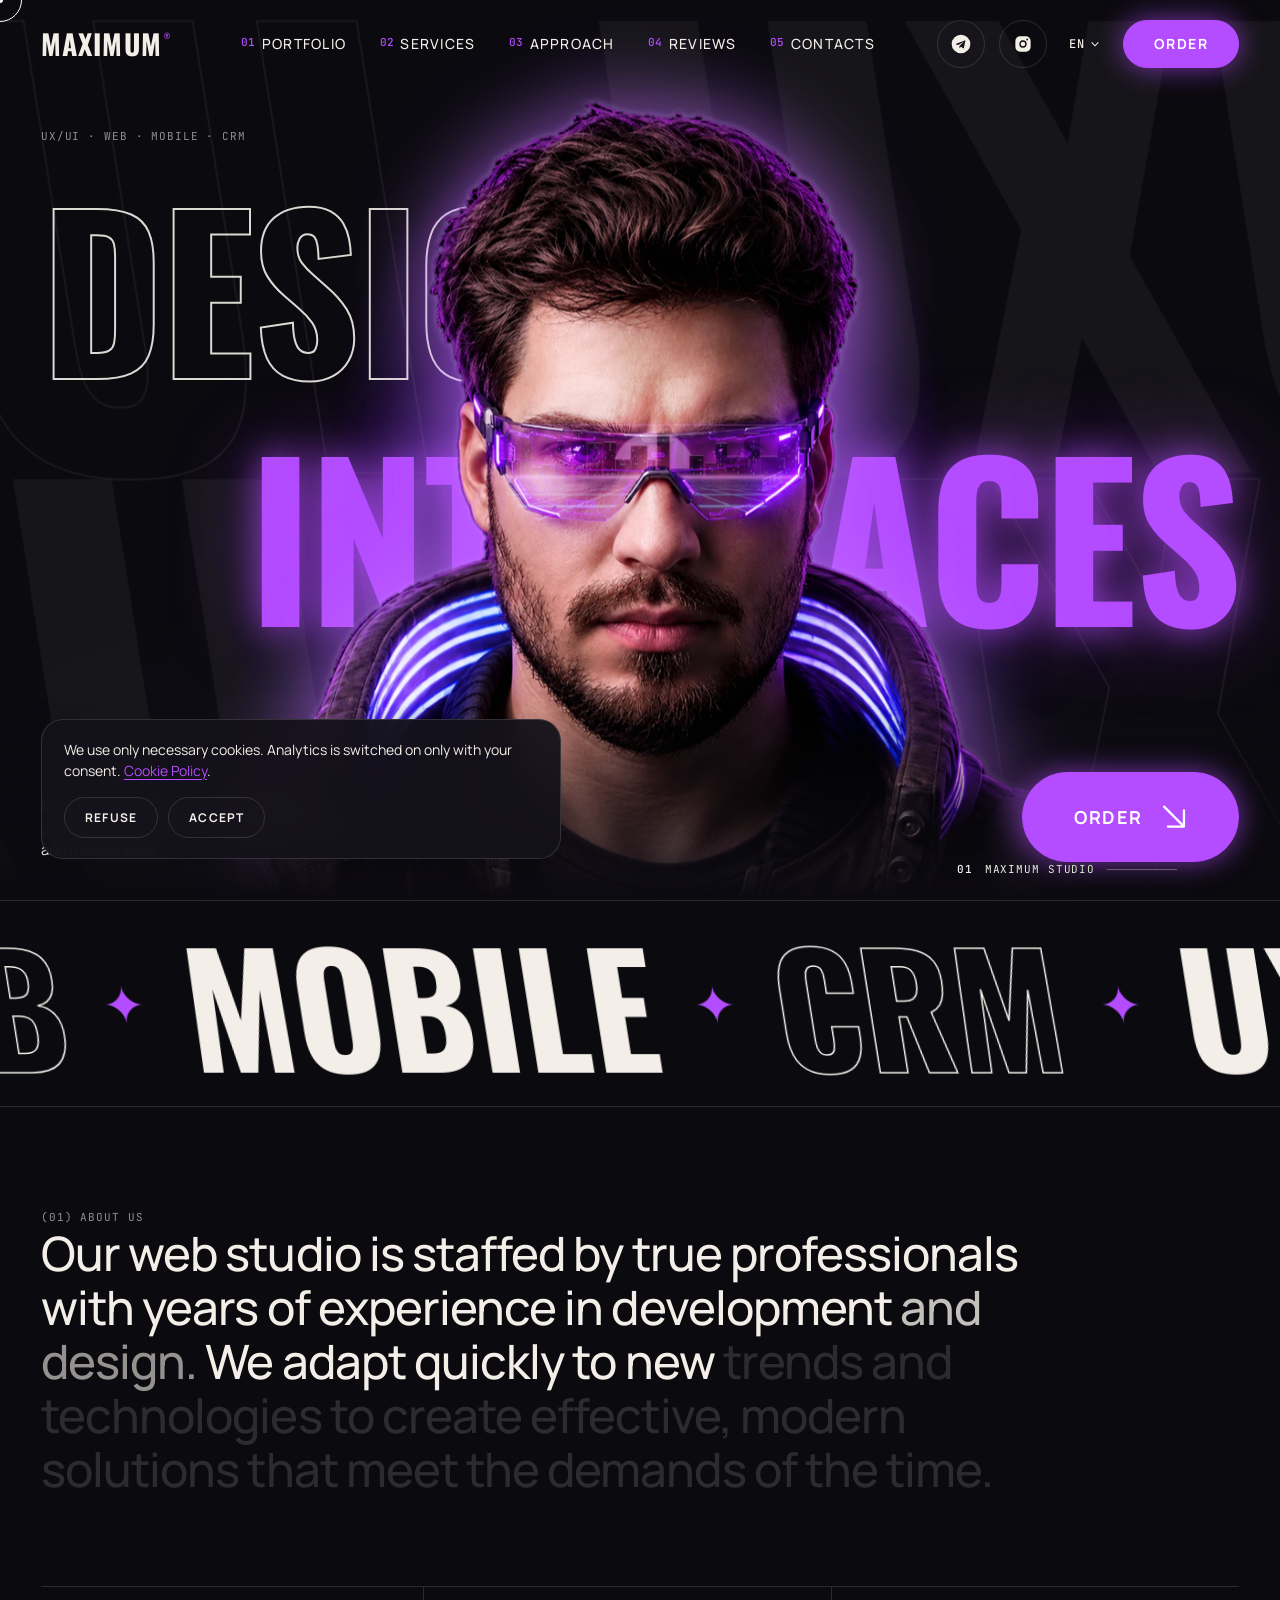
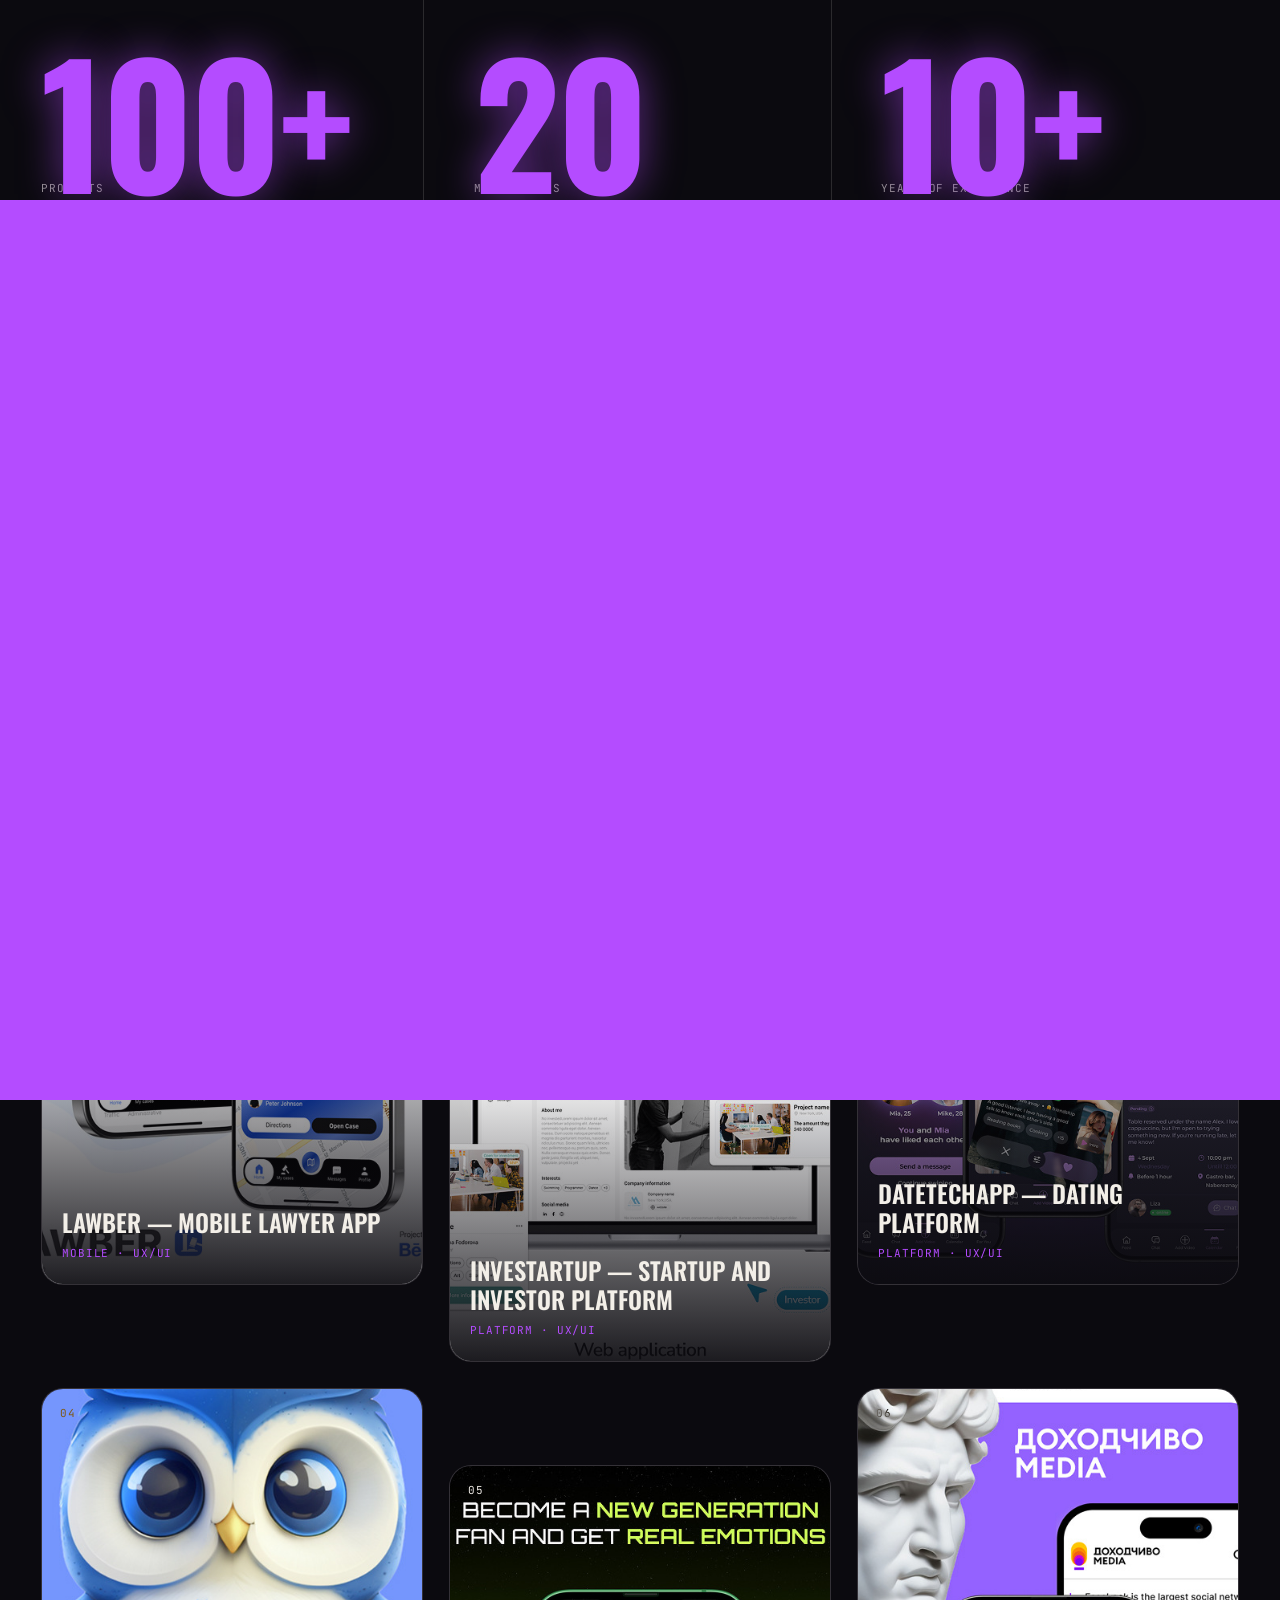
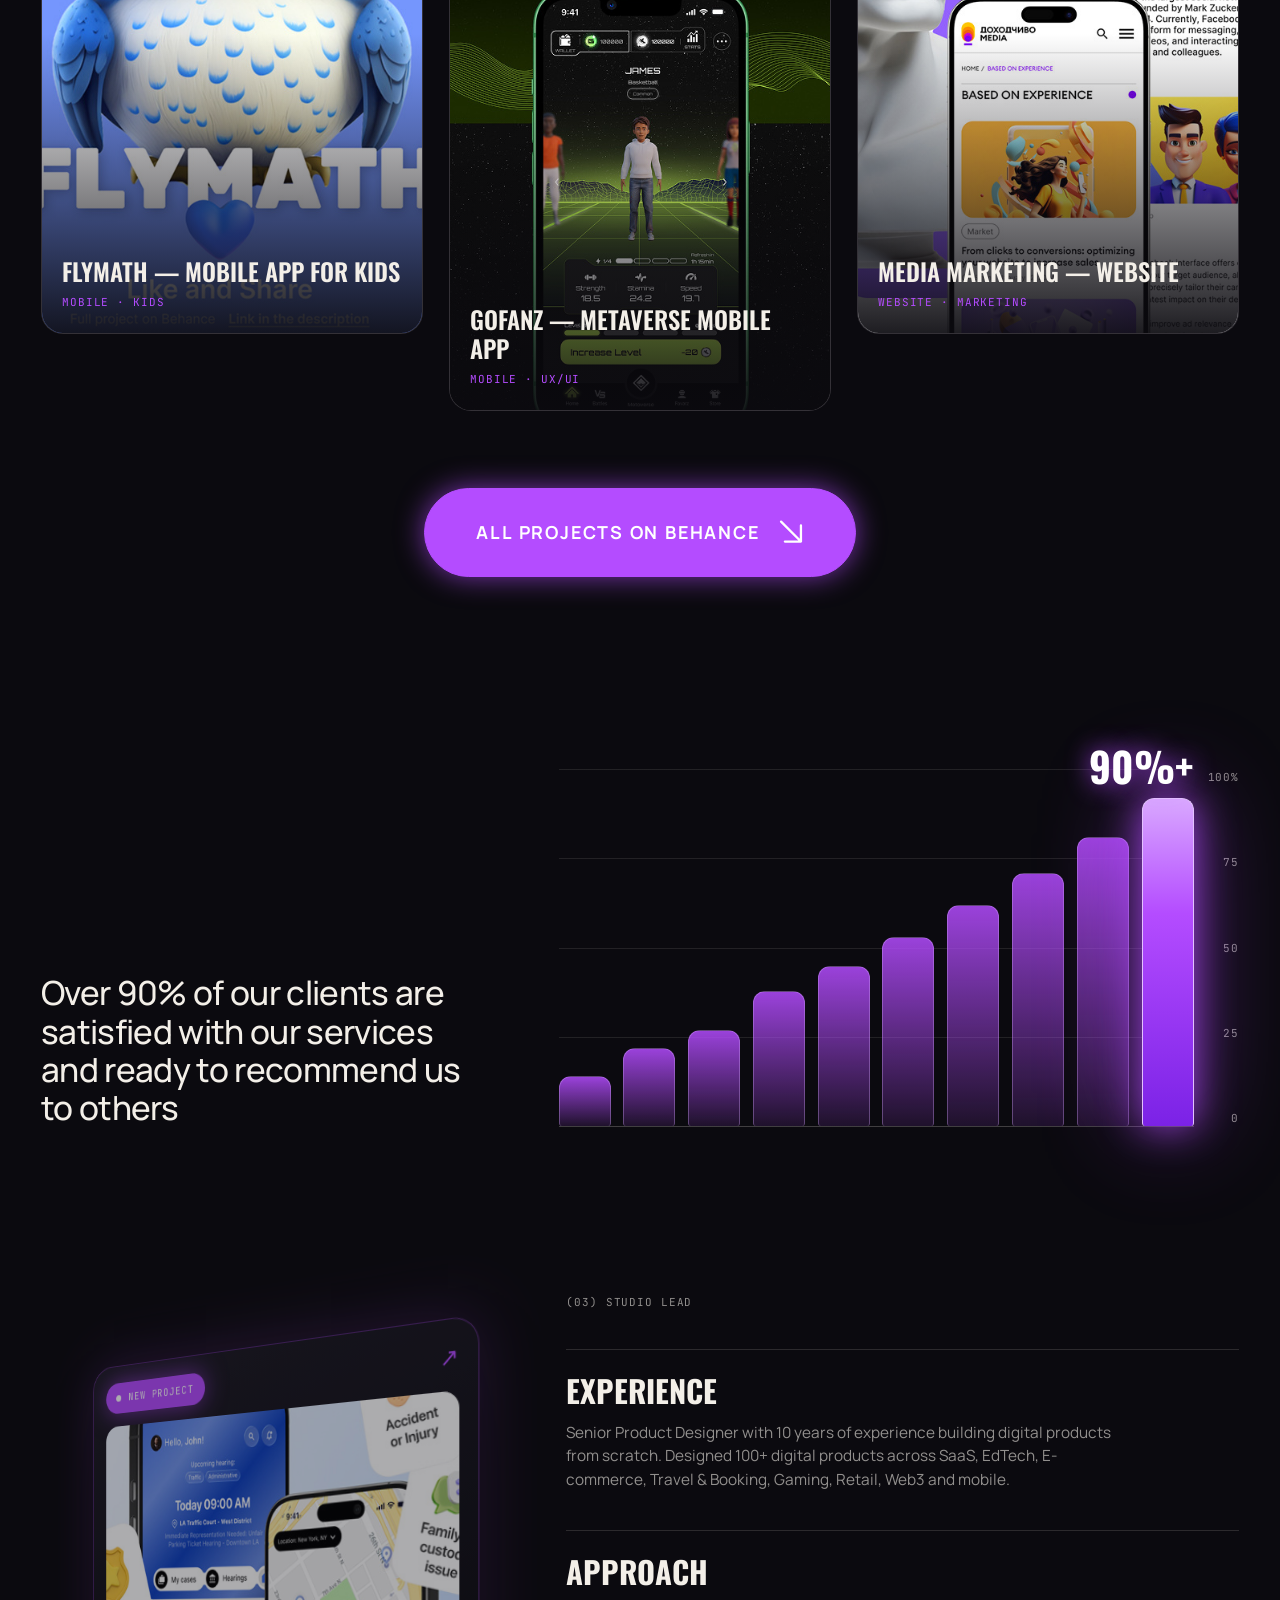
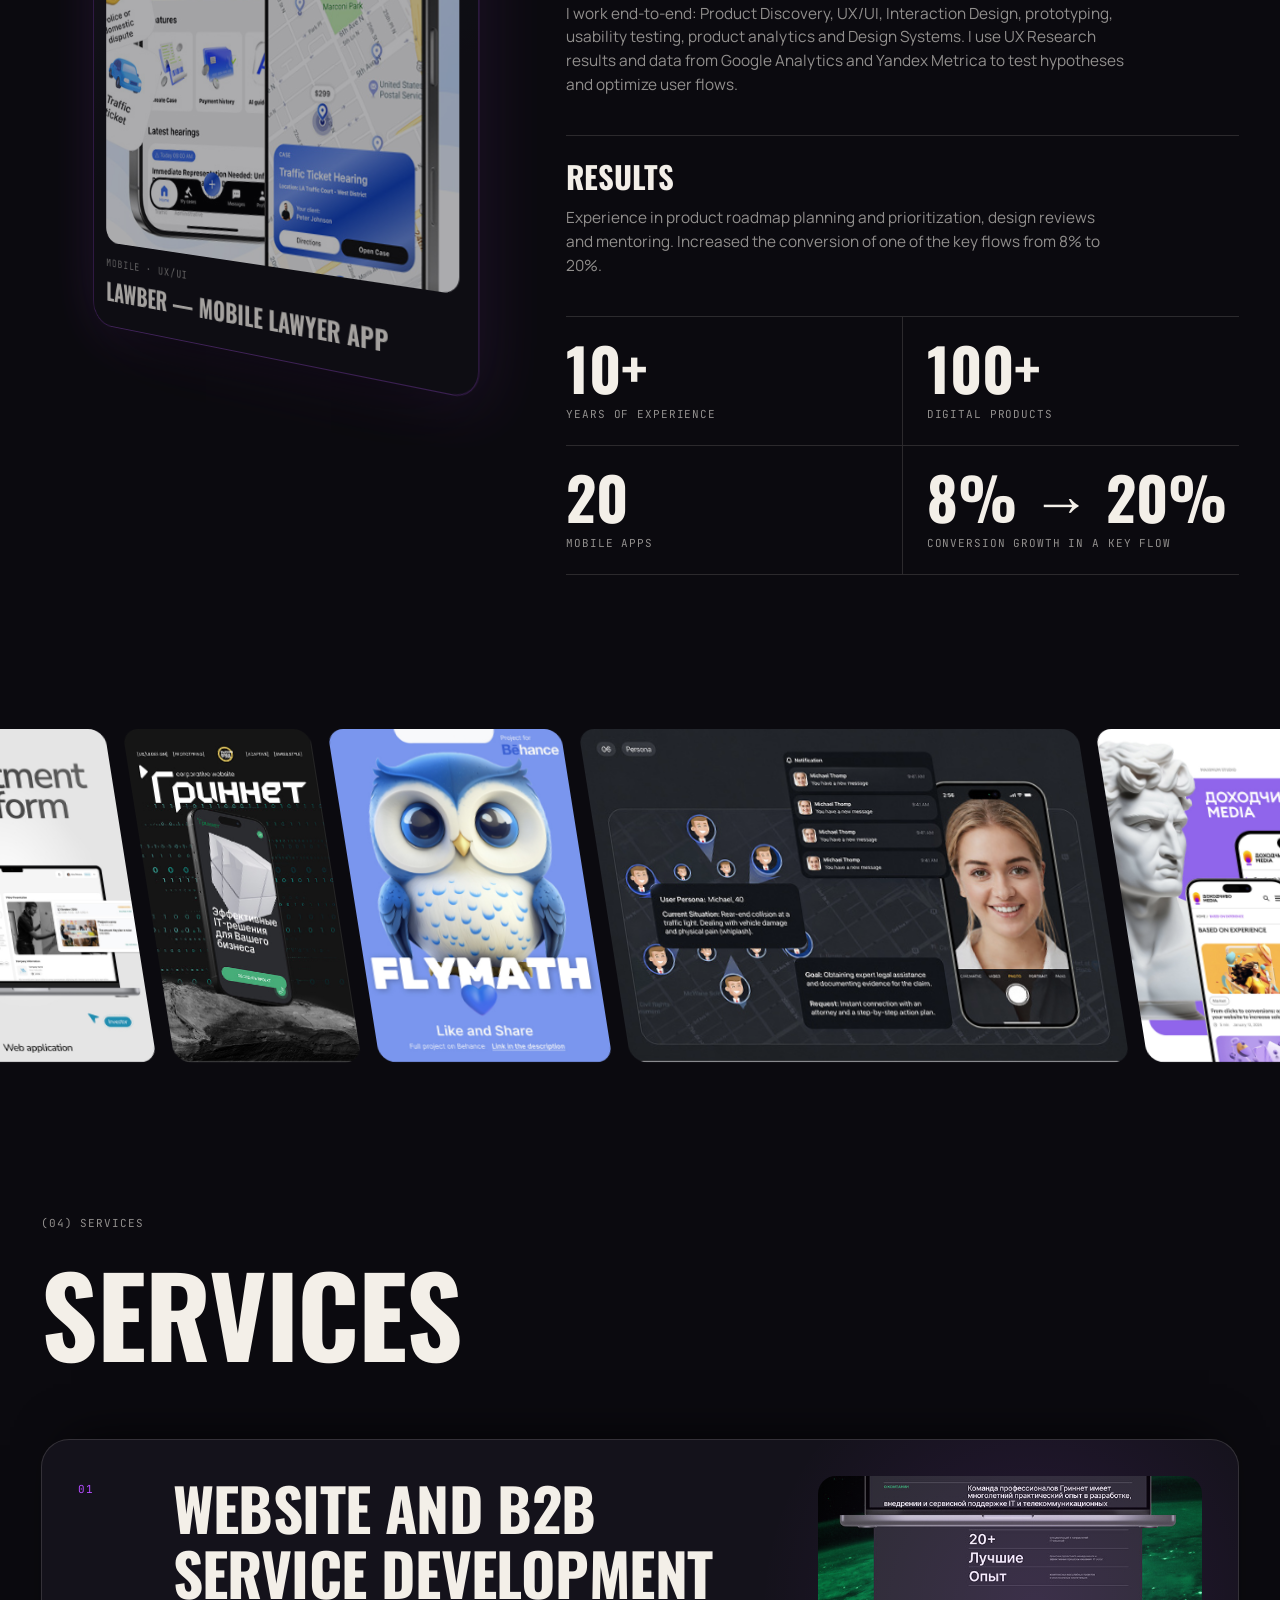
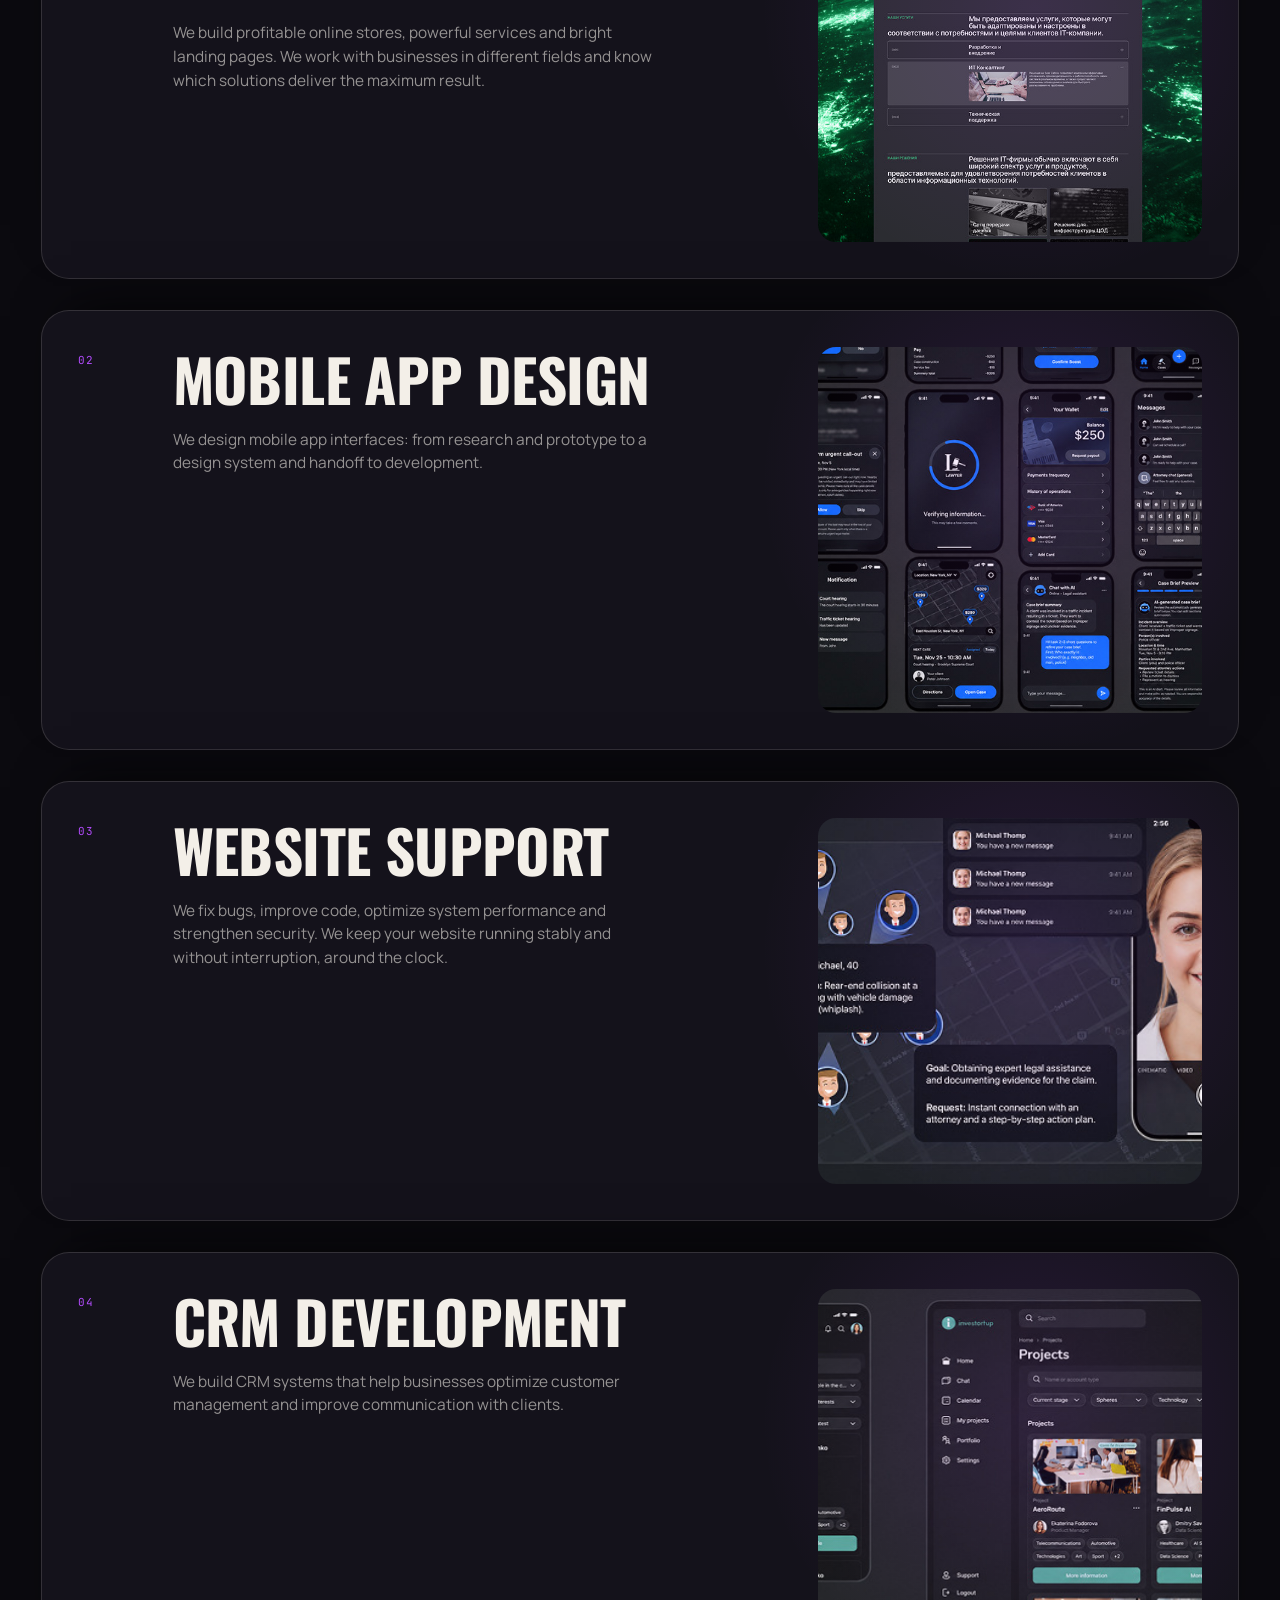
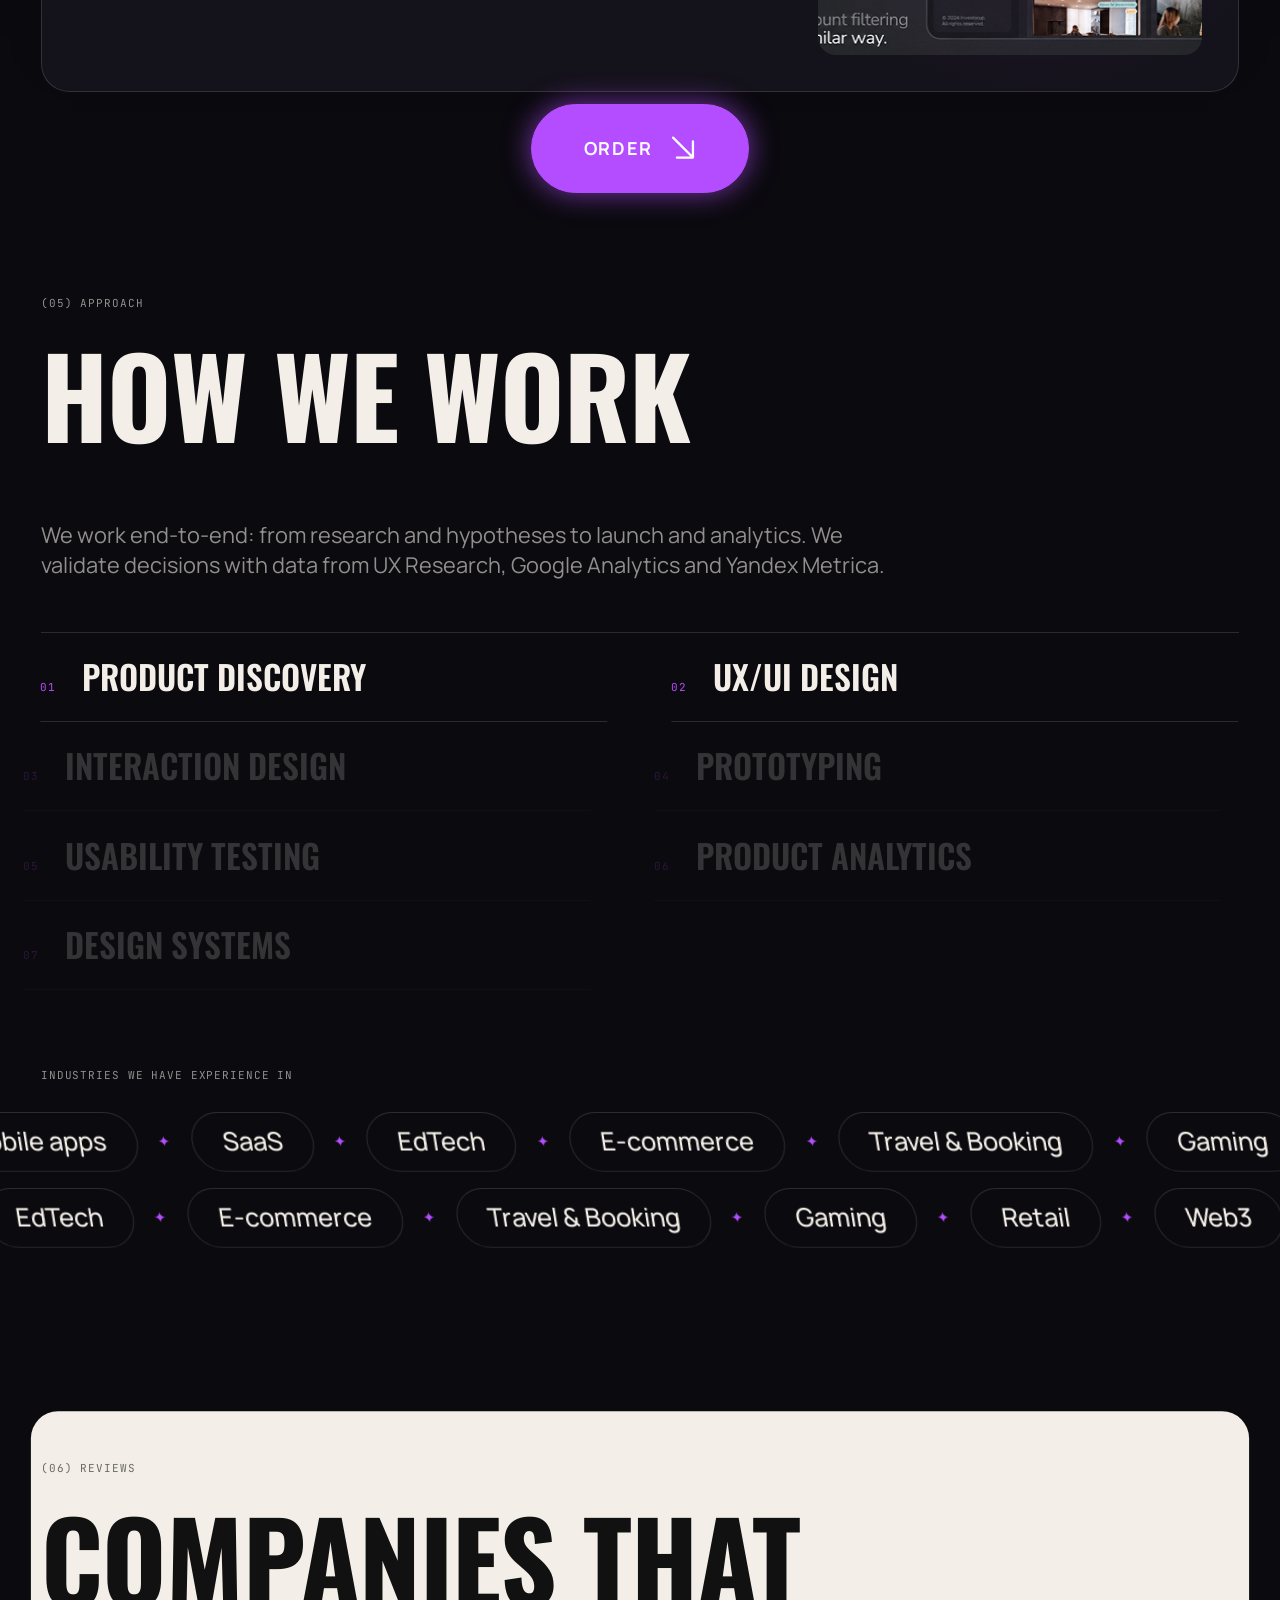
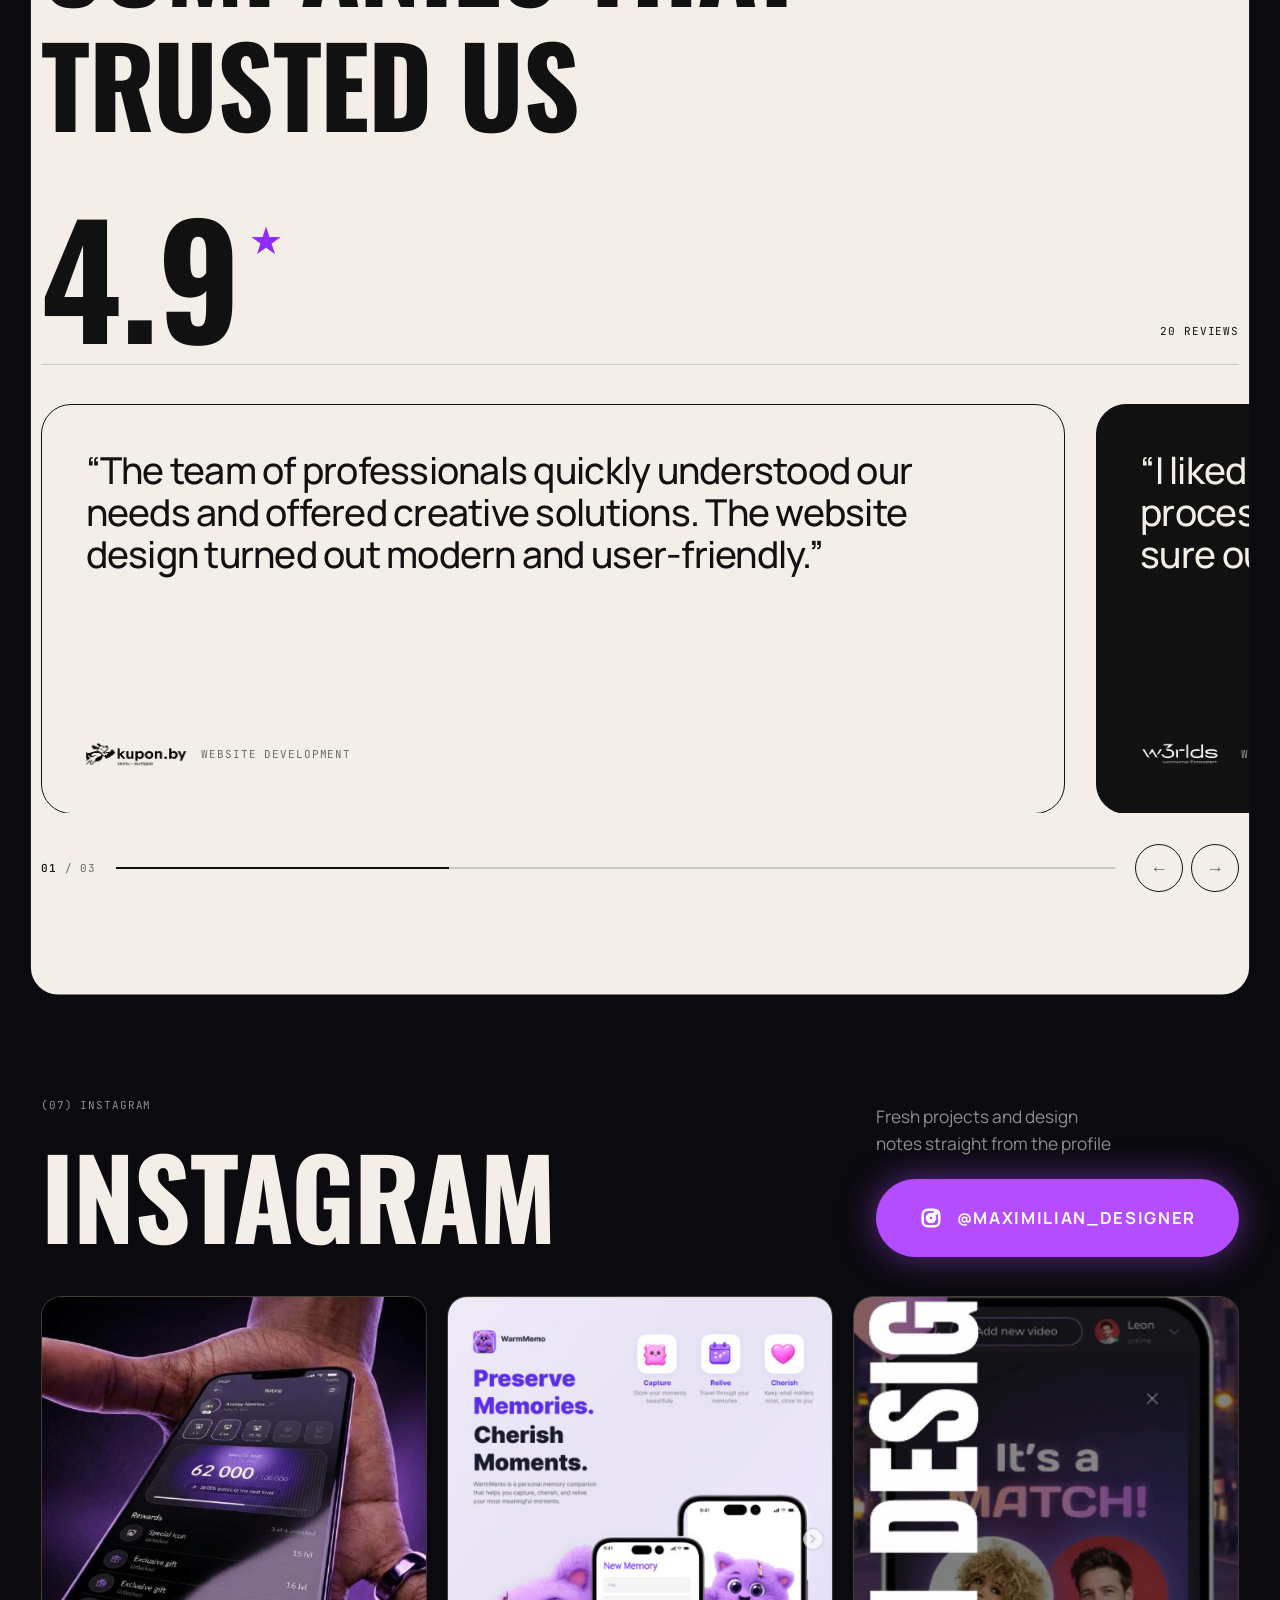
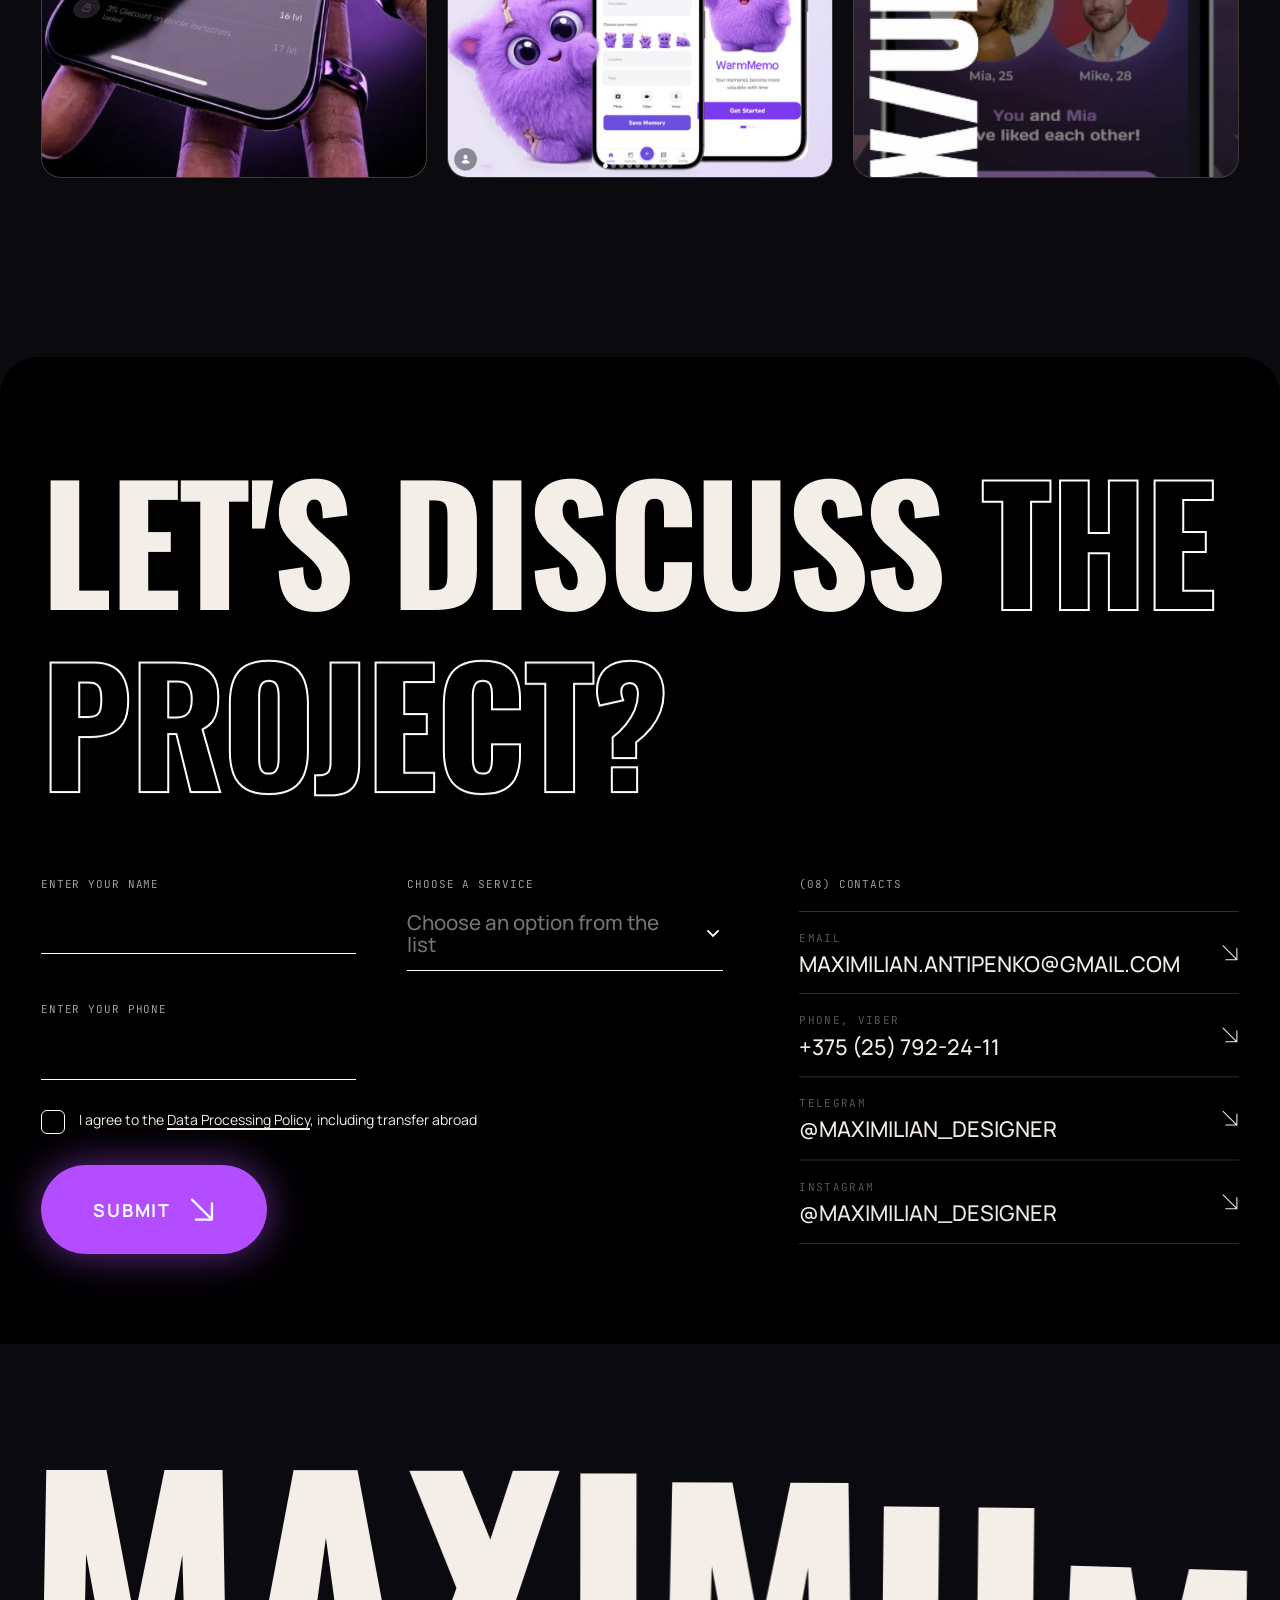
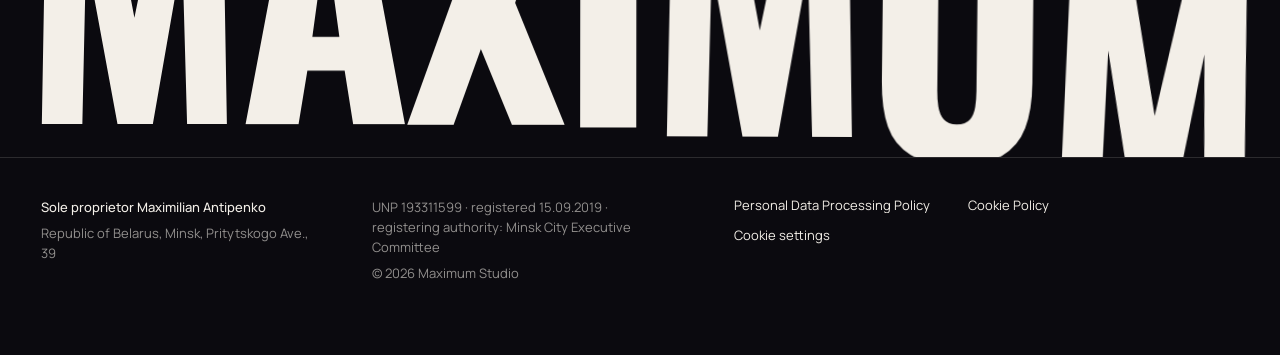
==== en/index.html @ b2eb8af4 "Phone validation: per-country length rules, input filtering, specific hints (RU/EN) Co-Authored-By: " ====
<!DOCTYPE html>
<html lang="en">
<head>
<meta charset="utf-8">
<meta name="viewport" content="width=device-width, initial-scale=1">
<title>Maximum Studio — website, online store and mobile app development in Minsk</title>
<meta name="description" content="Maximum web studio: websites and B2B services, interface and mobile app design, CRM, website support. 100+ projects, 10+ years of experience.">
<meta name="robots" content="index, follow, max-image-preview:large">
<link rel="canonical" href="https://maximillliano.github.io/maximum/en/">
<link rel="alternate" hreflang="ru" href="https://maximillliano.github.io/maximum/">
<link rel="alternate" hreflang="en" href="https://maximillliano.github.io/maximum/en/">
<link rel="alternate" hreflang="x-default" href="https://maximillliano.github.io/maximum/">
<meta property="og:type" content="website">
<meta property="og:site_name" content="Maximum Studio">
<meta property="og:locale" content="en_US">
<meta property="og:locale:alternate" content="ru_RU">
<meta property="og:title" content="Maximum Studio — web studio: websites, interfaces, apps">
<meta property="og:description" content="We build the projects of your dreams to the maximum! Websites, online stores, mobile apps and CRM.">
<meta property="og:url" content="https://maximillliano.github.io/maximum/en/">
<meta property="og:image" content="https://maximillliano.github.io/maximum/img/og-cover-en.jpg?v=20261111">
<meta property="og:image:type" content="image/jpeg"><meta property="og:image:width" content="1200"><meta property="og:image:height" content="630">
<meta property="og:image:alt" content="Maximum Studio — web studio: websites, interfaces, mobile apps">
<meta name="twitter:card" content="summary_large_image">
<meta name="twitter:title" content="Maximum Studio — web studio: websites, interfaces, apps">
<meta name="twitter:description" content="We build the projects of your dreams to the maximum! Websites, online stores, mobile apps and CRM.">
<meta name="twitter:image" content="https://maximillliano.github.io/maximum/img/og-cover-en.jpg?v=20261111">
<meta name="twitter:image:alt" content="Maximum Studio — web studio: websites, interfaces, mobile apps">
<link rel="icon" href="../favicon.ico" sizes="any"><link rel="icon" href="../img/favicon-48.png" type="image/png" sizes="48x48"><link rel="icon" href="../img/favicon-32.png" type="image/png" sizes="32x32">
<link rel="apple-touch-icon" href="../img/apple-touch-icon.png">
<link rel="manifest" href="../site.webmanifest">
<script type="application/ld+json">
{"@context":"https://schema.org","@graph":[
{"@type":"WebSite","@id":"https://maximillliano.github.io/maximum/#site","url":"https://maximillliano.github.io/maximum/","name":"Maximum Studio","inLanguage":["ru","en"]},
{"@type":"ProfessionalService","@id":"https://maximillliano.github.io/maximum/#org","name":"Maximum Studio","url":"https://maximillliano.github.io/maximum/","image":"https://maximillliano.github.io/maximum/img/og-cover.jpg","description":"Maximum web studio: websites and B2B services, interface and mobile app design, CRM, website support. 100+ projects, 10+ years of experience.","email":"Maximilian.Antipenko@gmail.com","telephone":"+375257922411","address":{"@type":"PostalAddress","streetAddress":"Pritytskogo Ave, 39","addressLocality":"Minsk","addressCountry":"BY"},"areaServed":"BY","founder":{"@id":"https://maximillliano.github.io/maximum/#founder"},"sameAs":["https://t.me/maximilian_designer","https://www.instagram.com/maximilian_designer","https://www.behance.net/maximilllian"],"hasOfferCatalog":{"@type":"OfferCatalog","name":"Maximum Studio","itemListElement":[{"@type":"Offer","itemOffered":{"@type":"Service","name":"Website and B2B service development"}},{"@type":"Offer","itemOffered":{"@type":"Service","name":"Mobile app design"}},{"@type":"Offer","itemOffered":{"@type":"Service","name":"Website support"}},{"@type":"Offer","itemOffered":{"@type":"Service","name":"CRM development"}}]}},
{"@type":"Person","@id":"https://maximillliano.github.io/maximum/#founder","name":"Maximilian Antipenko","jobTitle":"Senior Product Designer","worksFor":{"@id":"https://maximillliano.github.io/maximum/#org"},"email":"Maximilian.Antipenko@gmail.com","knowsAbout":["Product Discovery","UX/UI Design","Interaction Design","Prototyping","Usability Testing","Product Analytics","Design Systems"],"sameAs":["https://www.behance.net/maximilllian","https://www.linkedin.com/in/amaximilian","https://dribbble.com/maximillliano"]}]}
</script>
<meta name="theme-color" content="#0B0A0F">
<script>document.documentElement.classList.add("js");try{if(sessionStorage.getItem("v2pre")||/[?&]nopre/.test(location.search))document.documentElement.classList.add("nopre")}catch(e){}setTimeout(function(){if(!window.__v2)document.documentElement.classList.remove("js")},3000)</script>
<link rel="stylesheet" href="../v2/css/fonts.css">
<link rel="stylesheet" href="../v2/css/v2.css?v=2611111442">
</head>
<body id="top">
<div class="prog" id="prog"></div>
<div class="pre" id="pre" aria-hidden="true"><div class="pre-in"><span class="pre-l">Loading</span><b class="pre-n"><i id="pre-n">0</i><u>%</u></b><span class="pre-t">MAXIMUM STUDIO</span></div><div class="pre-bar"><i id="pre-b"></i></div></div>

<svg width="0" height="0" style="position:absolute" aria-hidden="true">
 <symbol id="i-tg" viewBox="-2.118 -2.118 28.235 28.235"><path d="M12 0a12 12 0 1 0 0 24 12 12 0 0 0 0-24zm5.6 8.2-1.9 8.9c-.1.6-.5.8-1 .5l-2.800-2.100-1.400 1.300c-.2.200-.3.300-.6.300l.2-2.900 5.300-4.800c.2-.2 0-.3-.4-.1l-6.500 4.100-2.800-.9c-.6-.2-.6-.6.100-.9l11-4.200c.5-.2 1 .1.800.9z"/></symbol>
 <symbol id="i-ig" viewBox="-2.4 -2.4 28.8 28.8"><path fill-rule="evenodd" d="M8 2h8a6 6 0 0 1 6 6v8a6 6 0 0 1-6 6H8a6 6 0 0 1-6-6V8a6 6 0 0 1 6-6zm4 5.200a4.800 4.800 0 1 0 0 9.600 4.800 4.800 0 0 0 0-9.600zm5.500-2.300a1.200 1.200 0 1 0 0 2.400 1.200 1.200 0 0 0 0-2.400zM12 9a3 3 0 1 1 0 6 3 3 0 0 1 0-6z"/></symbol>
 <symbol id="i-vb" viewBox="0 0 24 24"><path fill-rule="evenodd" d="M12 1.500C6 1.500 2.500 3.800 2.500 10c0 3.300 1 5.500 3 6.800V22l3.700-2.800c.9.200 1.800.3 2.800.3 6 0 9.500-2.300 9.500-8.500S18 1.500 12 1.500zm4.200 15c-.7.600-1.700.4-2.400.1-2.800-1.100-4.900-3.200-6-6-.3-.7-.5-1.700.1-2.400l.8-.8c.3-.3.800-.2 1.100.1l1 1.500c.2.300.1.800-.2 1l-.6.500c.8 1.500 1.900 2.700 3.400 3.400l.5-.5c.2-.3.700-.4 1-.2l1.500 1c.3.200.4.800.1 1.100z"/></symbol>
 <symbol id="i-arr" viewBox="0 0 34 33"><path d="M4 3l26 26M30 8v21H9"/></symbol>
</svg>

<button type="button" class="totop" id="totop" aria-label="Back to top"><span>Back to top</span><svg><use href="#i-arr"/></svg></button>
<div class="cur" id="cur" aria-hidden="true"><i></i><span></span></div>
<div class="wipe" id="wipe" aria-hidden="true"></div>
<aside class="side mono" id="side" aria-hidden="true"><b id="side-n">01</b><span id="side-t"></span><i><u id="side-b"></u></i></aside>

<header class="nav" id="nav">
  <a class="logo" href="#top" aria-label="Maximum Studio">MAXIMUM<sup>®</sup></a>
  <nav class="links" aria-label="Menu">
    <a href="#work"><span>01</span>Portfolio</a><a href="#services"><span>02</span>Services</a><a href="#approach"><span>03</span>Approach</a><a href="#reviews"><span>04</span>Reviews</a><a href="#contacts"><span>05</span>Contacts</a>
  </nav>
  <div class="nav-r">
    <div class="nav-ct"><a class="nav-tel" href="tel:+375257922411">+375 (25) 792-24-11</a><a class="nav-ic" href="https://t.me/maximilian_designer" target="_blank" rel="noopener" aria-label="Telegram"><svg class="ic"><use href="#i-tg"/></svg></a><a class="nav-ic" href="https://www.instagram.com/maximilian_designer" target="_blank" rel="noopener" aria-label="Instagram"><svg class="ic"><use href="#i-ig"/></svg></a></div>
    <div class="lang"><button type="button" class="lang-cur" aria-haspopup="listbox" aria-expanded="false" aria-label="Language"><span class="lang-v">EN</span><svg viewBox="0 0 27 27" aria-hidden="true"><path d="m6 10 7.500 7.500L21 10"/></svg></button><ul><li role="none"><a role="option" href="../" hreflang="ru" lang="ru">RU</a></li><li role="none" class="on"><a role="option" href="./" hreflang="en" lang="en" aria-current="true">EN</a></li></ul></div>
    <a class="btn nav-cta" href="#feedback"><span>Order</span></a>
    <button class="burger" id="burger" type="button" aria-label="Menu" aria-expanded="false" aria-controls="menu"><span></span><span></span></button>
  </div>
</header>

<div class="menu" id="menu" role="dialog" aria-modal="true" aria-label="Menu">
  <button class="menu-x" id="menu-x" type="button" aria-label="Close">×</button>
  <nav><a href="#work"><i>01</i>Portfolio</a><a href="#services"><i>02</i>Services</a><a href="#approach"><i>03</i>Approach</a><a href="#reviews"><i>04</i>Reviews</a><a href="#contacts"><i>05</i>Contacts</a></nav>
  <div class="menu-b"><a class="tel" href="tel:+375257922411">+375 (25) 792-24-11</a><a class="btn" href="#feedback"><span>Order</span></a><span class="menu-lang"><a href="../" hreflang="ru" lang="ru">RU</a><a href="./" hreflang="en" lang="en" class="on">EN</a></span></div>
</div>

<main>
<!-- ============ HERO ============ -->
<section class="hero" id="hero" aria-label="Maximum Studio">
  <div class="hero-top mono"><span class="hide-s">UX/UI · WEB · MOBILE · CRM</span></div>
  <div class="hero-glow g1" aria-hidden="true"></div><div class="hero-glow g2" aria-hidden="true"></div>
  <div class="hero-bgtxt" aria-hidden="true"><div class="bgrow rev"><div class="mq-t"><span>UXUI</span><span class="o">UXUI</span></div></div><div class="bgrow"><div class="mq-t"><span>UXUI</span><span class="o">UXUI</span></div></div></div>
  <div class="hero-fig" aria-hidden="true"><div class="hero-ph" id="hero-ph"><div class="hero-bob"><img class="me" src="../v2/img/me.webp" width="1808" height="2227" alt="" fetchpriority="high"><img class="me lit" src="../v2/img/me.webp" width="1808" height="2227" alt=""><div class="glasses" aria-hidden="true"><video class="gl-video" id="gl-video" src="../v2/video/visor.mp4" poster="../v2/video/visor.jpg" muted loop playsinline autoplay preload="auto"></video></div></div></div></div>
  <h1 class="hero-h">
    <span class="ln"><span class="ln-i out">Design &</span></span>
    <span class="ln r"><span class="ln-i fill">interfaces</span></span>
  </h1>
  <div class="hero-bot">
    <p class="hero-p"><span>Maximum web studio offers professional</span> <span>services for building websites, online stores</span> <span>and mobile apps.</span></p>
    <div class="hero-cta"><a class="btn btn-lg" data-mag href="#feedback"><span>ORDER</span><svg><use href="#i-arr"/></svg></a></div>
  </div>
</section>

<div class="mq mq-big" aria-hidden="true"><div class="mq-t"><span>UX/UI</span><i>✦</i><span class="o">WEB</span><i>✦</i><span>MOBILE</span><i>✦</i><span class="o">CRM</span><i>✦</i><span>UX/UI</span><i>✦</i><span class="o">WEB</span><i>✦</i><span>MOBILE</span><i>✦</i><span class="o">CRM</span><i>✦</i></div></div>

<!-- ============ ABOUT ============ -->
<section class="about" id="about">
  <p class="eyebrow mono rv">(01) About us</p>
  <p class="about-p" id="about-p">Our web studio is staffed by true professionals with years of experience in development and design. We adapt quickly to new trends and technologies to create effective, modern solutions that meet the demands of the time.</p>
  <div class="stats">
    <div class="st rv"><b data-count="100">100+</b><span class="mono">projects</span></div>
    <div class="st rv" style="--d:.12s"><b data-count="20" data-nop="1">20</b><span class="mono">Mobile apps</span></div>
    <div class="st rv" style="--d:.24s"><b data-count="10">10+</b><span class="mono">years of experience</span></div>
  </div>
</section>

<!-- ============ WORK ============ -->
<section class="work" id="work">
  <div class="sec-h"><p class="eyebrow mono rv">(02) Selected work</p><h2 class="big-h rv"><span class="out">Maximum Studio</span><br>Presents</h2></div>
  <div class="hs" id="hs"><div class="hs-track" id="hs-track">
    <a class="pcard" data-cursor="view" href="https://www.behance.net/gallery/245962553/Mobile-lawyer-app-Lawber" target="_blank" rel="noopener"><div class="pcard-im"><img src="../img/p1.jpg" width="560" height="800" alt="Lawber — mobile lawyer app" loading="lazy"></div><span class="pcard-n mono">01</span><span class="pcard-new mono">NEW 2026</span><div class="pcard-b"><h3>Lawber — mobile lawyer app</h3><p class="mono">Mobile · UX/UI</p></div><i class="sheen" aria-hidden="true"></i></a>
    <a class="pcard" data-cursor="view" style="--d:.1s" href="https://www.behance.net/gallery/247973737/Investartup-Startup-Investor-Platform-UXUI" target="_blank" rel="noopener"><div class="pcard-im"><img src="../img/p2.jpg" width="560" height="800" alt="Investartup — startup and investor platform" loading="lazy"></div><span class="pcard-n mono">02</span><span class="pcard-new mono">Best design</span><div class="pcard-b"><h3>Investartup — startup and investor platform</h3><p class="mono">Platform · UX/UI</p></div><i class="sheen" aria-hidden="true"></i></a>
    <a class="pcard" data-cursor="view" style="--d:.2s" href="https://www.behance.net/gallery/245962671/DateTechapp-Dating-Platform-UXUI-Design" target="_blank" rel="noopener"><div class="pcard-im"><img src="../img/p3.jpg" width="560" height="800" alt="DateTechapp — dating platform" loading="lazy"></div><span class="pcard-n mono">03</span><div class="pcard-b"><h3>DateTechapp — dating platform</h3><p class="mono">Platform · UX/UI</p></div><i class="sheen" aria-hidden="true"></i></a>
    <a class="pcard" data-cursor="view" href="https://www.behance.net/gallery/163321897/Flymath-Mobile-App-Kids-App" target="_blank" rel="noopener"><div class="pcard-im"><img src="../img/p4.jpg" width="560" height="800" alt="Flymath — mobile app for kids" loading="lazy"></div><span class="pcard-n mono">04</span><div class="pcard-b"><h3>Flymath — mobile app for kids</h3><p class="mono">Mobile · Kids</p></div><i class="sheen" aria-hidden="true"></i></a>
    <a class="pcard" data-cursor="view" style="--d:.1s" href="https://www.behance.net/gallery/159916769/GoFanz-Metaverse-Mobile-App" target="_blank" rel="noopener"><div class="pcard-im"><img src="../img/p5.jpg" width="560" height="800" alt="GoFanz — Metaverse mobile app" loading="lazy"></div><span class="pcard-n mono">05</span><div class="pcard-b"><h3>GoFanz — Metaverse mobile app</h3><p class="mono">Mobile · UX/UI</p></div><i class="sheen" aria-hidden="true"></i></a>
    <a class="pcard" data-cursor="view" style="--d:.2s" href="https://www.behance.net/gallery/217824429/Website-Media-Marketing" target="_blank" rel="noopener"><div class="pcard-im"><img src="../img/p6.jpg" width="560" height="800" alt="Media Marketing — website" loading="lazy"></div><span class="pcard-n mono">06</span><div class="pcard-b"><h3>Media Marketing — website</h3><p class="mono">Website · Marketing</p></div><i class="sheen" aria-hidden="true"></i></a>
  <div class="hs-end"><p class="big-h"><span class="out">More work</span></p><button type="button" class="btn btn-lg hs-more" id="hs-more"><span>Show more</span></button><a class="btn btn-lg" data-mag href="https://www.behance.net/maximilllian" target="_blank" rel="noopener"><span>All projects on Behance</span><svg><use href="#i-arr"/></svg></a></div></div>
  <div class="hs-ui mono" aria-hidden="true"><span><b id="hs-n">01</b> / 06</span><i><u id="hs-b"></u></i><span class="hint">Keep scrolling →</span></div></div>
  </section>

<!-- ============ METRIC ============ -->
<section class="about about-2" id="metrics">
  <div class="proof"><p class="sat rv">Over 90% of our clients are satisfied with our services and ready to recommend us to others</p>
    <div class="bars" id="bars" role="img" aria-label="Growth: over 90% of clients are satisfied">
      <div class="bars-row"><b style="--h:14%;--i:0"></b><b style="--h:22%;--i:1"></b><b style="--h:27%;--i:2"></b><b style="--h:38%;--i:3"></b><b style="--h:45%;--i:4"></b><b style="--h:53%;--i:5"></b><b style="--h:62%;--i:6"></b><b style="--h:71%;--i:7"></b><b style="--h:81%;--i:8"></b><b style="--h:92%;--i:9" class="top"><em>90%+</em></b></div>
      <div class="bars-ax mono" aria-hidden="true"><span>100%</span><span>75</span><span>50</span><span>25</span><span>0</span></div>
    </div></div>
</section>

<!-- ============ FOUNDER (collectible card) ============ -->
<section class="founder" id="founder" aria-label="Studio lead">
  <a class="fo-card" id="fo-card" href="https://www.behance.net/gallery/245962553/Mobile-lawyer-app-Lawber" target="_blank" rel="noopener" data-cursor="view" aria-label="New project: Lawber — mobile lawyer app">
    <div class="fo-card-top mono"><span class="newtag"><i></i>New project</span><span class="arr">↗</span></div>
    <div class="fo-photo"><img src="../img/p1.jpg" width="560" height="800" alt="Lawber — mobile lawyer app" loading="lazy"></div>
    <div class="fo-card-b"><p class="eyebrow mono">Mobile · UX/UI</p><h2 id="founder-h">Lawber — mobile lawyer app</h2></div>
    <i class="sheen" aria-hidden="true"></i>
  </a>
  <div class="fo-txt">
    <p class="eyebrow mono rv">(03) Studio lead</p>
    <article class="rv"><h3>Experience</h3><p>Senior Product Designer with 10 years of experience building digital products from scratch. Designed 100+ digital products across SaaS, EdTech, E-commerce, Travel & Booking, Gaming, Retail, Web3 and mobile.</p></article>
    <article class="rv"><h3>Approach</h3><p>I work end-to-end: Product Discovery, UX/UI, Interaction Design, prototyping, usability testing, product analytics and Design Systems. I use UX Research results and data from Google Analytics and Yandex Metrica to test hypotheses and optimize user flows.</p></article>
    <article class="rv"><h3>Results</h3><p>Experience in product roadmap planning and prioritization, design reviews and mentoring. Increased the conversion of one of the key flows from 8% to 20%.</p></article>
    <ul class="kpis">
      <li class="rv"><b>10+</b><span class="mono">years of experience</span></li>
      <li class="rv" style="--d:.08s"><b>100+</b><span class="mono">digital products</span></li>
      <li class="rv" style="--d:.16s"><b>20</b><span class="mono">mobile apps</span></li>
      <li class="rv" style="--d:.24s"><b>8% → 20%</b><span class="mono">conversion growth in a key flow</span></li>
    </ul>
  </div>
</section>

<!-- лента фото -->
<div class="rib" aria-hidden="true"><div class="rib-t">
  <img src="../img/p1.jpg" alt="" loading="lazy"><img src="../img/web-1.jpg" alt="" loading="lazy"><img src="../img/p3.jpg" alt="" loading="lazy"><img src="../img/mobile.jpg" alt="" loading="lazy"><img src="../img/p5.jpg" alt="" loading="lazy"><img src="../img/crm-1.jpg" alt="" loading="lazy"><img src="../img/p2.jpg" alt="" loading="lazy"><img src="../img/web-2.jpg" alt="" loading="lazy"><img src="../img/p4.jpg" alt="" loading="lazy"><img src="../img/support.jpg" alt="" loading="lazy"><img src="../img/p6.jpg" alt="" loading="lazy"><img src="../img/crm-2.jpg" alt="" loading="lazy">
  <img src="../img/p1.jpg" alt="" loading="lazy"><img src="../img/web-1.jpg" alt="" loading="lazy"><img src="../img/p3.jpg" alt="" loading="lazy"><img src="../img/mobile.jpg" alt="" loading="lazy"><img src="../img/p5.jpg" alt="" loading="lazy"><img src="../img/crm-1.jpg" alt="" loading="lazy"><img src="../img/p2.jpg" alt="" loading="lazy"><img src="../img/web-2.jpg" alt="" loading="lazy"><img src="../img/p4.jpg" alt="" loading="lazy"><img src="../img/support.jpg" alt="" loading="lazy"><img src="../img/p6.jpg" alt="" loading="lazy"><img src="../img/crm-2.jpg" alt="" loading="lazy">
</div></div>

<!-- ============ SERVICES ============ -->
<section class="services" id="services">
  <div class="sec-h"><p class="eyebrow mono rv">(04) Services</p><h2 class="big-h rv">Services</h2></div>
  <ul class="svl" id="svl">
    <li class="sv" data-img="../img/web-1.jpg"><div class="sv-n mono">01</div><div class="sv-m"><h3>Website and B2B service development</h3><p>We build profitable online stores, powerful services and bright landing pages. We work with businesses in different fields and know which solutions deliver the maximum result.</p></div><div class="sv-im"><img src="../img/web-1.jpg" alt="Website and B2B service development" loading="lazy"></div><svg class="sv-a" aria-hidden="true"><use href="#i-arr"/></svg></li>
    <li class="sv" data-img="../img/mobile.jpg"><div class="sv-n mono">02</div><div class="sv-m"><h3>Mobile app design</h3><p>We design mobile app interfaces: from research and prototype to a design system and handoff to development.</p></div><div class="sv-im"><img src="../img/mobile.jpg" alt="Mobile app design" loading="lazy"></div><svg class="sv-a" aria-hidden="true"><use href="#i-arr"/></svg></li>
    <li class="sv" data-img="../img/support.jpg"><div class="sv-n mono">03</div><div class="sv-m"><h3>Website support</h3><p>We fix bugs, improve code, optimize system performance and strengthen security. We keep your website running stably and without interruption, around the clock.</p></div><div class="sv-im"><img src="../img/support.jpg" alt="Website support" loading="lazy"></div><svg class="sv-a" aria-hidden="true"><use href="#i-arr"/></svg></li>
    <li class="sv" data-img="../img/crm-1.jpg"><div class="sv-n mono">04</div><div class="sv-m"><h3>CRM development</h3><p>We build CRM systems that help businesses optimize customer management and improve communication with clients.</p></div><div class="sv-im"><img src="../img/crm-1.jpg" alt="CRM development" loading="lazy"></div><svg class="sv-a" aria-hidden="true"><use href="#i-arr"/></svg></li>
  </ul>
</section>


<div class="cta-wide-wrap"><a class="btn btn-lg" data-mag href="#feedback"><span>ORDER</span><svg aria-hidden="true"><use href="#i-arr"/></svg></a></div>

<!-- ============ APPROACH ============ -->
<section class="approach" id="approach" aria-labelledby="approach-h">
  <div class="sec-h"><p class="eyebrow mono rv">(05) Approach</p><h2 id="approach-h" class="big-h rv">How we work</h2></div>
  <p class="ap-lead rv">We work end-to-end: from research and hypotheses to launch and analytics. We validate decisions with data from UX Research, Google Analytics and Yandex Metrica.</p>
  <ol class="steps">
    <li><i class="mono">01</i><span>Product Discovery</span></li><li><i class="mono">02</i><span>UX/UI design</span></li><li><i class="mono">03</i><span>Interaction Design</span></li><li><i class="mono">04</i><span>Prototyping</span></li><li><i class="mono">05</i><span>Usability testing</span></li><li><i class="mono">06</i><span>Product analytics</span></li><li><i class="mono">07</i><span>Design Systems</span></li>
  </ol>
  <h3 class="ind-h mono rv">Industries we have experience in</h3>
  <div class="mq mq-chip" role="list" aria-label="Industries we have experience in"><div class="mq-t"><span role="listitem">SaaS</span><i>✦</i><span role="listitem">EdTech</span><i>✦</i><span role="listitem">E-commerce</span><i>✦</i><span role="listitem">Travel &amp; Booking</span><i>✦</i><span role="listitem">Gaming</span><i>✦</i><span role="listitem">Retail</span><i>✦</i><span role="listitem">Web3</span><i>✦</i><span role="listitem">Mobile apps</span><i>✦</i></div></div>
  <div class="mq mq-chip rev" aria-hidden="true"><div class="mq-t"><span role="listitem">SaaS</span><i>✦</i><span role="listitem">EdTech</span><i>✦</i><span role="listitem">E-commerce</span><i>✦</i><span role="listitem">Travel &amp; Booking</span><i>✦</i><span role="listitem">Gaming</span><i>✦</i><span role="listitem">Retail</span><i>✦</i><span role="listitem">Web3</span><i>✦</i><span role="listitem">Mobile apps</span><i>✦</i></div></div>
</section>

<!-- ============ REVIEWS ============ -->
<section class="reviews panel" id="reviews" data-panel>
  <div class="sec-h"><p class="eyebrow mono rv">(06) Reviews</p><h2 class="big-h rv">Companies that<br>trusted us</h2></div>
  <div class="rv-top rv"><div class="rate"><b>4.9</b><i>★</i></div><div><span class="mono">20 REVIEWS</span></div></div>
  <div class="slider" id="slider" data-cursor="drag"><div class="sl-track" id="sl-track">
    <blockquote class="slide"><q>The team of professionals quickly understood our needs and offered creative solutions. The website design turned out modern and user-friendly.</q><footer class="mono"><img src="../img/t1.png" alt="KUPON.BY" loading="lazy"><span>WEBSITE DEVELOPMENT</span></footer></blockquote>
    <blockquote class="slide"><q>I liked that they took all our wishes into account. The process was transparent and deadlines were met. I'm sure our business will grow with their help!</q><footer class="mono"><img src="../img/t2.png" alt="ARHEAD.IO" loading="lazy"><span>WEBSITE DEVELOPMENT</span></footer></blockquote>
    <blockquote class="slide"><q>Their team helped us develop not only the visual part but also think through the site's functionality. I was pleasantly surprised by their approach to work.</q><footer class="mono"><img src="../img/t3.png" alt="IT-ACADEMY" loading="lazy"><span>WEBSITE DEVELOPMENT</span></footer></blockquote>
  </div></div>
  <div class="sl-ui mono"><span><b id="sl-n">01</b> / 03</span><i><u id="sl-b"></u></i><span class="sl-arrows"><button type="button" id="sl-p" aria-label="←">←</button><button type="button" id="sl-x" aria-label="→">→</button></span></div>
</section>

<!-- ============ INSTAGRAM ============ -->
<section class="insta" id="instagram" aria-labelledby="ig-h">
  <div class="ig-top">
  <div class="sec-h"><p class="eyebrow mono rv">(07) Instagram</p><h2 id="ig-h" class="big-h rv">Instagram</h2></div>
  <div class="ig-side rv"><p>Fresh projects and design notes straight from the profile</p><a class="btn ig-btn" data-mag href="https://www.instagram.com/maximilian_designer/" target="_blank" rel="noopener"><svg class="ic" aria-hidden="true"><use href="#i-ig"/></svg><span>@maximilian_designer</span></a></div>
  </div>
  <div class="ig-grid" id="ig-grid" data-feed="../data/instagram.json" data-max="3"><a class="ig-card ig-empty" href="https://www.instagram.com/maximilian_designer/" target="_blank" rel="noopener"><span class="ig-ph"><svg class="ic" aria-hidden="true"><use href="#i-ig"/></svg></span><span class="ig-o"><span>Open in Instagram</span></span></a><a class="ig-card ig-empty" href="https://www.instagram.com/maximilian_designer/" target="_blank" rel="noopener"><span class="ig-ph"><svg class="ic" aria-hidden="true"><use href="#i-ig"/></svg></span><span class="ig-o"><span>Open in Instagram</span></span></a><a class="ig-card ig-empty" href="https://www.instagram.com/maximilian_designer/" target="_blank" rel="noopener"><span class="ig-ph"><svg class="ic" aria-hidden="true"><use href="#i-ig"/></svg></span><span class="ig-o"><span>Open in Instagram</span></span></a></div>
</section>

<!-- ============ FORM ============ -->
<section class="fb" id="feedback">
  <h2 class="fb-h rv"><span>let's discuss</span> <span class="out">the project?</span></h2>
  <div class="fb-row">
  <form id="form" class="rv" novalidate data-endpoint="https://formspree.io/f/xqpeaaoy">
    <label class="fld"><span class="lb mono">Enter your name</span><input type="text" name="name" autocomplete="name" maxlength="80"><span class="msg">Enter your name</span></label>
    <div class="fld"><span class="lb mono" id="fs-l">Choose a service</span>
      <div class="sel" id="sel"><button type="button" class="sel-btn" aria-haspopup="listbox" aria-expanded="false" aria-labelledby="fs-l"><span id="sel-v" class="ph">Choose an option from the list</span><svg viewBox="0 0 27 27" aria-hidden="true"><path d="m6 10 7.500 7.500L21 10"/></svg></button>
      <ul role="listbox"><li role="option">Website and B2B service development</li><li role="option">Mobile app design</li><li role="option">Website support</li><li role="option">CRM development</li></ul><input type="hidden" name="service"></div><span class="msg">Choose a service</span></div>
    <label class="fld"><span class="lb mono">Enter your phone</span><input type="tel" name="phone" autocomplete="tel" inputmode="tel" maxlength="30"><span class="msg">Enter a valid phone number</span></label>
    <input class="hp" type="text" name="website" tabindex="-1" autocomplete="off" aria-hidden="true">
    <div class="fld"><label class="ck"><input type="checkbox" name="agree"><span>I agree to the <a href="privacy-policy/" target="_blank">Data Processing Policy</a>, including transfer abroad</span></label><span class="msg">Your consent is required</span></div>
    <button class="btn btn-lg btn-send" type="submit"><span>Submit</span><svg><use href="#i-arr"/></svg></button>
    <p class="form-err" id="ferr" role="alert">Could not send your request. Please try again or call us.</p>
  </form>
  <aside class="contacts" id="contacts" aria-label="Contacts">
  <div class="sec-h"><p class="eyebrow mono rv">(08) Contacts</p><h2 class="big-h rv">Contacts</h2></div>
  <div class="ct">
    <a class="rv" href="mailto:Maximilian.Antipenko@gmail.com"><span class="mono">Email</span><b>Maximilian.Antipenko@gmail.com</b><svg aria-hidden="true"><use href="#i-arr"/></svg></a>
    <a class="rv" style="--d:.08s" href="tel:+375257922411"><span class="mono">Phone, Viber</span><b>+375 (25) 792-24-11</b><svg aria-hidden="true"><use href="#i-arr"/></svg></a>
    <a class="rv" style="--d:.16s" href="https://t.me/maximilian_designer" target="_blank" rel="noopener"><span class="mono">Telegram</span><b>@maximilian_designer</b><svg aria-hidden="true"><use href="#i-arr"/></svg></a>
    <a class="rv" style="--d:.24s" href="https://www.instagram.com/maximilian_designer" target="_blank" rel="noopener"><span class="mono">Instagram</span><b>@maximilian_designer</b><svg aria-hidden="true"><use href="#i-arr"/></svg></a>
  </div>
  </aside>
  </div>
</section>

</main>

<footer>
  <div class="wm" aria-hidden="true">MAXIMUM</div>
  <div class="fl">
    <div class="fl-c"><b>Sole proprietor Maximilian Antipenko</b><span>Republic of Belarus, Minsk, Pritytskogo Ave., 39</span></div>
    <div class="fl-c"><span>UNP 193311599 · registered 15.09.2019 · registering authority: Minsk City Executive Committee</span><span>© <span id="year">2026</span> Maximum Studio</span></div>
    <div class="fl-r"><a href="privacy-policy/">Personal Data Processing Policy</a><a href="privacy-policy/#cookies">Cookie Policy</a><button type="button" class="fl-btn" id="ck-open">Cookie settings</button></div>
  </div>
</footer>

<div class="modal" id="modal" role="dialog" aria-modal="true" aria-labelledby="m-t" aria-hidden="true">
  <div class="mbox"><div class="ok-i"><svg viewBox="0 0 24 24"><path d="m5 12.500 4.500 4.500L19 7"/></svg></div>
    <div><h3 id="m-t">your request has been sent successfully!</h3><p>We will contact you shortly to discuss your project</p></div>
    <button class="mx-btn" id="m-x" type="button" aria-label="Close">×</button></div>
</div>

<div class="cookie" id="cookie" role="region" aria-label="Cookies"><p><span>We use only necessary cookies. Analytics is switched on only with your consent.</span> <a href="privacy-policy/#cookies">Cookie Policy</a>.</p><div class="row"><button class="btn ghost" id="ck-no" type="button"><span>Refuse</span></button><button class="btn" id="ck-yes" type="button"><span>Accept</span></button></div></div>

<script src="../v2/js/gsap.min.js"></script><script src="../v2/js/ScrollTrigger.min.js"></script><script src="../v2/js/lenis.min.js"></script>
<script src="../v2/js/v2.js?v=2611111442"></script>
</body>
</html>
---- v2/css/fonts.css ----
/* Шрифты v2 размещены на сайте (латиница + кириллица): обращений к серверам Google нет. Oswald — заголовки, Manrope — текст, JetBrains Mono — подписи. */
@font-face{font-family:'Oswald';font-style:normal;font-weight:500;font-display:swap;src:url(../fonts/oswald-cyrillic-500-normal.woff2) format('woff2');unicode-range:U+0301,U+0400-045F,U+0490-0491,U+04B0-04B1,U+2116}
@font-face{font-family:'Oswald';font-style:normal;font-weight:500;font-display:swap;src:url(../fonts/oswald-latin-500-normal.woff2) format('woff2');unicode-range:U+0000-00FF,U+0131,U+0152-0153,U+02BB-02BC,U+02C6,U+02DA,U+02DC,U+0304,U+0308,U+0329,U+2000-206F,U+20AC,U+2122,U+2191,U+2193,U+2212,U+2215,U+FEFF,U+FFFD}
@font-face{font-family:'Oswald';font-style:normal;font-weight:600;font-display:swap;src:url(../fonts/oswald-cyrillic-600-normal.woff2) format('woff2');unicode-range:U+0301,U+0400-045F,U+0490-0491,U+04B0-04B1,U+2116}
@font-face{font-family:'Oswald';font-style:normal;font-weight:600;font-display:swap;src:url(../fonts/oswald-latin-600-normal.woff2) format('woff2');unicode-range:U+0000-00FF,U+0131,U+0152-0153,U+02BB-02BC,U+02C6,U+02DA,U+02DC,U+0304,U+0308,U+0329,U+2000-206F,U+20AC,U+2122,U+2191,U+2193,U+2212,U+2215,U+FEFF,U+FFFD}
@font-face{font-family:'Oswald';font-style:normal;font-weight:700;font-display:swap;src:url(../fonts/oswald-cyrillic-700-normal.woff2) format('woff2');unicode-range:U+0301,U+0400-045F,U+0490-0491,U+04B0-04B1,U+2116}
@font-face{font-family:'Oswald';font-style:normal;font-weight:700;font-display:swap;src:url(../fonts/oswald-latin-700-normal.woff2) format('woff2');unicode-range:U+0000-00FF,U+0131,U+0152-0153,U+02BB-02BC,U+02C6,U+02DA,U+02DC,U+0304,U+0308,U+0329,U+2000-206F,U+20AC,U+2122,U+2191,U+2193,U+2212,U+2215,U+FEFF,U+FFFD}
@font-face{font-family:'Manrope';font-style:normal;font-weight:400;font-display:swap;src:url(../fonts/manrope-cyrillic-400-normal.woff2) format('woff2');unicode-range:U+0301,U+0400-045F,U+0490-0491,U+04B0-04B1,U+2116}
@font-face{font-family:'Manrope';font-style:normal;font-weight:400;font-display:swap;src:url(../fonts/manrope-latin-400-normal.woff2) format('woff2');unicode-range:U+0000-00FF,U+0131,U+0152-0153,U+02BB-02BC,U+02C6,U+02DA,U+02DC,U+0304,U+0308,U+0329,U+2000-206F,U+20AC,U+2122,U+2191,U+2193,U+2212,U+2215,U+FEFF,U+FFFD}
@font-face{font-family:'Manrope';font-style:normal;font-weight:500;font-display:swap;src:url(../fonts/manrope-cyrillic-500-normal.woff2) format('woff2');unicode-range:U+0301,U+0400-045F,U+0490-0491,U+04B0-04B1,U+2116}
@font-face{font-family:'Manrope';font-style:normal;font-weight:500;font-display:swap;src:url(../fonts/manrope-latin-500-normal.woff2) format('woff2');unicode-range:U+0000-00FF,U+0131,U+0152-0153,U+02BB-02BC,U+02C6,U+02DA,U+02DC,U+0304,U+0308,U+0329,U+2000-206F,U+20AC,U+2122,U+2191,U+2193,U+2212,U+2215,U+FEFF,U+FFFD}
@font-face{font-family:'Manrope';font-style:normal;font-weight:700;font-display:swap;src:url(../fonts/manrope-cyrillic-700-normal.woff2) format('woff2');unicode-range:U+0301,U+0400-045F,U+0490-0491,U+04B0-04B1,U+2116}
@font-face{font-family:'Manrope';font-style:normal;font-weight:700;font-display:swap;src:url(../fonts/manrope-latin-700-normal.woff2) format('woff2');unicode-range:U+0000-00FF,U+0131,U+0152-0153,U+02BB-02BC,U+02C6,U+02DA,U+02DC,U+0304,U+0308,U+0329,U+2000-206F,U+20AC,U+2122,U+2191,U+2193,U+2212,U+2215,U+FEFF,U+FFFD}
@font-face{font-family:'JetBrains Mono';font-style:normal;font-weight:400;font-display:swap;src:url(../fonts/jetbrains-mono-cyrillic-400-normal.woff2) format('woff2');unicode-range:U+0301,U+0400-045F,U+0490-0491,U+04B0-04B1,U+2116}
@font-face{font-family:'JetBrains Mono';font-style:normal;font-weight:400;font-display:swap;src:url(../fonts/jetbrains-mono-latin-400-normal.woff2) format('woff2');unicode-range:U+0000-00FF,U+0131,U+0152-0153,U+02BB-02BC,U+02C6,U+02DA,U+02DC,U+0304,U+0308,U+0329,U+2000-206F,U+20AC,U+2122,U+2191,U+2193,U+2212,U+2215,U+FEFF,U+FFFD}
@font-face{font-family:'JetBrains Mono';font-style:normal;font-weight:500;font-display:swap;src:url(../fonts/jetbrains-mono-cyrillic-500-normal.woff2) format('woff2');unicode-range:U+0301,U+0400-045F,U+0490-0491,U+04B0-04B1,U+2116}
@font-face{font-family:'JetBrains Mono';font-style:normal;font-weight:500;font-display:swap;src:url(../fonts/jetbrains-mono-latin-500-normal.woff2) format('woff2');unicode-range:U+0000-00FF,U+0131,U+0152-0153,U+02BB-02BC,U+02C6,U+02DA,U+02DC,U+0304,U+0308,U+0329,U+2000-206F,U+20AC,U+2122,U+2191,U+2193,U+2212,U+2215,U+FEFF,U+FFFD}
---- v2/css/v2.css ----
/* ============================================================
   Maximum Studio — версия 2 (тёмная, типографика-first)
   Шрифты: Oswald (заголовки) · Manrope (текст) · JetBrains Mono (подписи) — см. fonts.css
   Меняйте цвета и шрифты только в :root
   ============================================================ */
:root{
  --bg:#0B0A0F;--bg2:#14121a;--fg:#f3efe8;--mut:rgba(243,239,232,.58);--line:rgba(243,239,232,.14);--y:#b44cff;--pan:#7b22e6;--glow:0 0 28px rgba(180,76,255,.65);--red:#ff7a7a;
  --disp:'Oswald','Arial Narrow',Arial,sans-serif;--body:'Manrope',Arial,sans-serif;--mono:'JetBrains Mono',ui-monospace,Menlo,monospace;
  --pad:clamp(18px,3.2vw,56px);--ease:cubic-bezier(.76,0,.24,1);--out:cubic-bezier(.16,1,.3,1)
}
*,*::before,*::after{box-sizing:border-box}
html{scroll-behavior:smooth;-webkit-text-size-adjust:100%;scroll-padding-top:80px}
body{margin:0;background:var(--bg);color:var(--fg);font:400 clamp(15px,1.1vw,17px)/1.55 var(--body);overflow-x:hidden;-webkit-font-smoothing:antialiased}
body.lock{overflow:hidden}
img{display:block;max-width:100%;height:auto}a{color:inherit;text-decoration:none}button{font:inherit;color:inherit;background:none;border:0;cursor:pointer;padding:0}
h1,h2,h3,h4,p,ul,ol,blockquote{margin:0;padding:0}ul,ol{list-style:none}
::selection{background:var(--y);color:#fff}
:focus-visible{outline:2px solid var(--y);outline-offset:3px}
.mono{font-family:var(--mono);font-size:clamp(11px,.8vw,13px);letter-spacing:.08em;text-transform:uppercase;font-weight:400}
.eyebrow{color:var(--mut)}
section{position:relative;padding:clamp(60px,8vw,130px) var(--pad)}
.big-h{font:700 clamp(42px,8.6vw,170px)/.92 var(--disp);text-transform:uppercase;letter-spacing:-.01em}
.sec-h{margin-bottom:clamp(32px,5vw,90px)}.sec-h .eyebrow{margin-bottom:18px}
.out{color:transparent;-webkit-text-stroke:1.5px var(--fg)}

/* ---------- прелоадер ---------- */
.pre{position:fixed;inset:0;z-index:200;background:var(--bg);display:none;transition:transform 1s var(--ease)}
html.js .pre{display:flex;align-items:flex-end;justify-content:space-between;padding:var(--pad)}
html.nopre .pre{display:none!important}
.pre.done{transform:translateY(-100%)}
.pre-in{display:flex;flex-direction:column;gap:8px;width:100%}
.pre-l,.pre-t{font-family:var(--mono);font-size:12px;letter-spacing:.14em;text-transform:uppercase;color:var(--mut)}
.pre-n{font:700 clamp(120px,32vw,560px)/.8 var(--disp);color:var(--fg);display:flex;align-items:flex-start;letter-spacing:-.02em}
.pre-n u{text-decoration:none;font-size:.3em;color:var(--y);margin-left:.06em;margin-top:.04em}
.pre-bar{position:absolute;left:0;right:0;top:0;height:3px}.pre-bar i{display:block;height:100%;background:var(--y);transform-origin:0 50%;transform:scaleX(0)}
.prog{position:fixed;left:0;top:0;height:2px;width:100%;background:var(--y);transform-origin:0 50%;transform:scaleX(0);z-index:90}

/* ---------- шапка ---------- */
.nav{position:fixed;inset:0 0 auto 0;z-index:80;display:flex;align-items:center;justify-content:space-between;gap:24px;padding:18px var(--pad);transition:transform .5s var(--out),background .4s,backdrop-filter .4s}
.nav.stuck{background:rgba(11,10,15,.72);-webkit-backdrop-filter:blur(14px);backdrop-filter:blur(14px)}
.nav.hide{transform:translateY(-110%)}
.logo{font:700 24px/1 var(--disp);letter-spacing:.04em}.logo sup{font:400 10px var(--mono);color:var(--y);margin-left:2px;vertical-align:top}
.links{display:flex;gap:clamp(18px,2.4vw,40px)}
.links a{font:500 12px/1 var(--body);letter-spacing:.1em;text-transform:uppercase;display:flex;gap:6px;align-items:flex-start;transition:color .3s}
.links a span{font:400 9px var(--mono);color:var(--y)}.links a:hover{color:var(--y)}
.nav-r{display:flex;align-items:center;gap:14px}
.burger{display:none;width:44px;height:44px;border:1px solid var(--line);border-radius:50%;position:relative}
.burger span{position:absolute;left:13px;right:13px;height:1.5px;background:var(--fg);transition:transform .4s var(--out)}.burger span:first-child{top:18px}.burger span:last-child{top:25px}
.lang{position:relative}.lang-cur{display:flex;align-items:center;gap:4px;font:500 12px var(--mono);letter-spacing:.1em;padding:10px 4px}
.lang-cur svg{width:12px;height:12px;fill:none;stroke:currentColor;stroke-width:2.4;transition:transform .3s}.lang.open .lang-cur svg{transform:rotate(180deg)}
.lang ul{position:absolute;right:0;top:100%;min-width:72px;background:var(--bg2);border:1px solid var(--line);border-radius:12px;padding:6px;opacity:0;visibility:hidden;transform:translateY(-6px);transition:.25s}
.lang.open ul{opacity:1;visibility:visible;transform:none}.lang li a{display:block;padding:8px 12px;border-radius:8px;font:500 12px var(--mono);letter-spacing:.1em}.lang li a:hover,.lang li.on a{background:rgba(255,255,255,.08);color:var(--y)}

/* ---------- кнопки ---------- */
.btn{position:relative;display:inline-flex;align-items:center;justify-content:center;gap:12px;overflow:hidden;isolation:isolate;padding:13px 24px;border:1px solid var(--line);border-radius:999px;font:700 12px/1 var(--body);letter-spacing:.1em;text-transform:uppercase;white-space:nowrap;transition:color .4s,border-color .4s,transform .3s var(--out)}
.btn::before{content:"";position:absolute;inset:0;z-index:-1;background:var(--y);transform:translateY(101%);transition:transform .5s var(--out);border-radius:inherit}
.btn:hover{color:#fff;border-color:var(--y)}.btn:hover::before{transform:none}
.btn svg{width:16px;height:16px;fill:none;stroke:currentColor;stroke-width:3;stroke-linecap:round;stroke-linejoin:round;transition:transform .4s var(--out)}
.btn-lg{padding:20px 34px;background:var(--y);color:#fff;border-color:var(--y);font-size:13px}.btn-lg::before{background:var(--fg)}
.btn.ghost{border-color:var(--line)}
.ic{width:20px;height:20px;fill:currentColor}

/* ---------- меню (мобильное) ---------- */
.menu{position:fixed;inset:0;z-index:150;background:var(--bg);padding:90px var(--pad) var(--pad);display:flex;flex-direction:column;justify-content:space-between;clip-path:inset(0 0 100% 0);visibility:hidden;transition:clip-path .8s var(--ease),visibility 0s .8s;overflow:auto}
.menu.open{clip-path:inset(0);visibility:visible;transition:clip-path .8s var(--ease)}
.menu-x{position:absolute;top:14px;right:var(--pad);width:48px;height:48px;border:1px solid var(--line);border-radius:50%;font-size:28px;line-height:1}
.menu nav{display:flex;flex-direction:column}.menu nav a{font:700 clamp(44px,13vw,110px)/1.05 var(--disp);text-transform:uppercase;border-bottom:1px solid var(--line);padding:8px 0;display:flex;align-items:baseline;gap:14px}
.menu nav a i{font:400 12px var(--mono);color:var(--y)}
.menu-b{display:flex;flex-wrap:wrap;align-items:center;gap:16px 24px;margin-top:28px}.menu-b .tel{font:500 15px var(--mono)}

/* ---------- hero ---------- */
.hero{min-height:100svh;padding-top:clamp(96px,10vw,140px);padding-bottom:clamp(24px,3vw,48px);display:flex;flex-direction:column;justify-content:space-between;overflow:hidden}
.hero-top{display:flex;justify-content:space-between;gap:16px;color:var(--mut);position:relative;z-index:3}
.hero-fig{position:absolute;left:50%;bottom:0;width:min(78vw,980px,118svh);aspect-ratio:1;transform:translateX(-50%);z-index:1;pointer-events:none}
.hero-ph{position:absolute;inset:0;will-change:transform}
.hero-ph img{width:100%;height:100%;object-fit:cover;filter:brightness(.82) contrast(1.22);mix-blend-mode:lighten;-webkit-mask-image:radial-gradient(closest-side,#000 52%,transparent 100%);mask-image:radial-gradient(closest-side,#000 52%,transparent 100%)}
.hero::after{content:"";position:absolute;left:0;right:0;bottom:0;height:34%;background:linear-gradient(0deg,var(--bg),transparent);z-index:2;pointer-events:none}
.hero-h{position:relative;z-index:3;font:700 clamp(58px,16.2vw,330px)/.86 var(--disp);text-transform:uppercase;letter-spacing:-.015em;margin:auto 0}
.hero-h .ln{display:block;overflow:hidden;padding-top:.04em}.hero-h .r{text-align:right}
.hero-h .fill{color:var(--y)}.hero-h .out{-webkit-text-stroke:2px var(--fg)}
.hero-bot{position:relative;z-index:3;display:flex;justify-content:space-between;align-items:flex-end;gap:24px 48px;flex-wrap:wrap}
.hero-p{max-width:420px;color:var(--fg);font-size:clamp(15px,1.15vw,19px);line-height:1.5}
.hero-cta{display:flex;align-items:center;gap:28px}
.scroll{display:flex;align-items:center;gap:12px;color:var(--mut)}.scroll i{display:block;width:1px;height:42px;background:var(--line);position:relative;overflow:hidden}
.scroll i::after{content:"";position:absolute;left:0;top:-50%;width:100%;height:50%;background:var(--y);animation:drop 2s var(--ease) infinite}
@keyframes drop{to{top:110%}}

/* ---------- бегущие ленты ---------- */
.mq{overflow:hidden;border-block:1px solid var(--line);padding-block:clamp(14px,2vw,28px);-webkit-user-select:none;user-select:none}
.mq-t{display:flex;align-items:center;width:max-content;animation:mq var(--sp,48s) linear infinite;will-change:transform}
.mq-t>*{flex:none;margin-right:clamp(20px,3vw,56px)}.mq:hover .mq-t{animation-play-state:paused}
.mq.rev .mq-t{animation-direction:reverse}
@keyframes mq{to{transform:translateX(-50%)}}
.mq-big .mq-t span{font:700 clamp(54px,12vw,200px)/1 var(--disp);text-transform:uppercase}.mq-big .mq-t .o{color:transparent;-webkit-text-stroke:1.5px var(--fg)}
.mq-big .mq-t i,.mq-foot .mq-t i{font-style:normal;color:var(--y);font-size:clamp(24px,4vw,64px)}
.mq-chip{border:0;padding-block:8px}.mq-chip .mq-t span{font:500 clamp(18px,2vw,32px)/1 var(--body);padding:16px 30px;border:1px solid var(--line);border-radius:999px;margin-right:0}
.mq-chip .mq-t i{font-style:normal;color:var(--y);margin:0 clamp(14px,1.6vw,26px)}
.mq-foot{border:0;--sp:70s}.mq-foot .mq-t span{font:700 clamp(70px,16vw,280px)/1 var(--disp)}.mq-foot .mq-t .o{color:transparent;-webkit-text-stroke:1.5px var(--fg)}

/* ---------- reveal ---------- */
.js .rv{opacity:0;transform:translateY(46px);transition:opacity 1s var(--out) var(--d,0s),transform 1.1s var(--out) var(--d,0s)}
.js .rv.in{opacity:1;transform:none}
.js .hero-h .ln-i{display:block;transform:translateY(108%);transition:transform 1.2s var(--out)}
.js .hero-h .ln:nth-child(2) .ln-i{transition-delay:.12s}
.js.ready .hero-h .ln-i{transform:none}
.js .hero-top,.js .hero-bot{opacity:0;transition:opacity 1s .5s}.js.ready .hero-top,.js.ready .hero-bot{opacity:1}
.js .hero-ph{opacity:0;transform:scale(1.12);transition:opacity 1.6s .1s,transform 2.2s var(--out)}.js.ready .hero-ph{opacity:1;transform:none}
.js .pcard-im,.js .sv-im{clip-path:inset(0 0 100% 0)}
.js .pcard.in .pcard-im{clip-path:inset(0);transition:clip-path 1.2s var(--ease) var(--d,0s)}
.js .pcard-im img{transform:scale(1.25);transition:transform 1.6s var(--out) var(--d,0s)}.js .pcard.in .pcard-im img{transform:none}

/* ---------- about ---------- */
.about{padding-bottom:clamp(40px,5vw,80px)}
.about-p{font:500 clamp(26px,3.7vw,68px)/1.14 var(--body);letter-spacing:-.02em;max-width:22em;margin-bottom:clamp(48px,7vw,120px)}
.about-p .w{opacity:var(--o,1);transition:opacity .25s}
.stats{display:grid;grid-template-columns:repeat(3,1fr);gap:24px;border-top:1px solid var(--line)}
.st{padding:clamp(18px,2vw,32px) 0;border-right:1px solid var(--line);padding-right:16px}.st+.st{padding-left:clamp(16px,2vw,32px)}.st:last-child{border-right:0}
.st b{display:block;font:700 clamp(64px,13vw,240px)/.95 var(--disp);color:var(--y);letter-spacing:-.02em}.st span{display:block;margin-top:10px;color:var(--mut)}
.sat{max-width:760px;margin-top:clamp(28px,3vw,48px);color:var(--mut);font-size:clamp(15px,1.3vw,21px)}
.ruler{display:flex;justify-content:space-between;align-items:flex-end;margin-top:clamp(48px,7vw,110px);border-bottom:1px solid var(--line);height:clamp(80px,10vw,150px)}
.ruler span{font:400 11px var(--mono);color:var(--mut);position:relative;padding-bottom:8px;min-width:1.5em;text-align:center}
.ruler span::before{content:"";position:absolute;left:50%;bottom:0;width:1px;height:var(--h,40px);background:linear-gradient(0deg,var(--y),transparent);transform-origin:50% 100%;transform:scaleY(0);transition:transform 1.2s var(--out) var(--t,0s)}
.ruler.in span::before,html:not(.js) .ruler span::before{transform:none}
.ruler span:nth-child(1),.ruler span:nth-child(9){--h:30px;--t:0s}.ruler span:nth-child(2),.ruler span:nth-child(8){--h:50px;--t:.08s}.ruler span:nth-child(3),.ruler span:nth-child(7){--h:70px;--t:.16s}.ruler span:nth-child(4),.ruler span:nth-child(6){--h:95px;--t:.24s}.ruler span:nth-child(5){--h:120px;--t:.32s}
.ruler span{padding-bottom:calc(var(--h,40px) + 8px)}.ruler span::before{bottom:calc(0px)}

/* ---------- основатель: коллекционная карточка ---------- */
.founder{display:grid;grid-template-columns:minmax(300px,.8fr) 1.2fr;gap:clamp(32px,6vw,120px);align-items:start}
.fo-card{position:sticky;top:96px;aspect-ratio:3/4.1;max-width:480px;width:100%;border-radius:26px;border:1px solid var(--line);background:linear-gradient(160deg,#1c1924,#0e0d13 60%);padding:18px;display:flex;flex-direction:column;overflow:hidden;transform-style:preserve-3d;transition:transform .5s var(--out);will-change:transform;box-shadow:0 40px 80px -30px rgba(0,0,0,.8),inset 0 0 0 1px rgba(180,76,255,.06)}
.fo-card-top{display:flex;justify-content:space-between;color:var(--y)}
.fo-photo{flex:1;margin:14px 0;border-radius:16px;overflow:hidden;position:relative;background:#18171d}.fo-photo img{width:100%;height:100%;object-fit:cover;object-position:50% 20%;transition:transform 1.2s var(--out)}.fo-card:hover .fo-photo img{transform:scale(1.05)}
.fo-card-b h2{font:700 clamp(26px,2.4vw,40px)/1 var(--disp);text-transform:uppercase;margin:6px 0}.role{color:var(--mut)}
.sheen{position:absolute;inset:0;pointer-events:none;background:radial-gradient(circle at var(--mx,50%) var(--my,0%),rgba(214,170,255,.28),transparent 45%);mix-blend-mode:soft-light;opacity:0;transition:opacity .4s}
.fo-card:hover .sheen,.pcard:hover .sheen{opacity:1}
.fo-txt{display:grid;gap:clamp(24px,3vw,44px)}.fo-txt article{padding-top:22px;border-top:1px solid var(--line)}
.fo-txt h3{font:700 clamp(24px,2.4vw,40px)/1 var(--disp);text-transform:uppercase;margin-bottom:12px}.fo-txt article p{color:var(--mut);max-width:62ch;font-size:clamp(15px,1.2vw,19px)}
.kpis{display:grid;grid-template-columns:repeat(2,1fr);gap:0;border-top:1px solid var(--line)}
.kpis li{padding:22px 0;border-bottom:1px solid var(--line)}.kpis li:nth-child(odd){padding-right:20px;border-right:1px solid var(--line)}.kpis li:nth-child(even){padding-left:24px}
.kpis b{display:block;font:700 clamp(36px,4.6vw,80px)/1 var(--disp);color:var(--fg)}.kpis span{display:block;color:var(--mut);margin-top:8px}

/* ---------- проекты ---------- */
.cards{display:grid;grid-template-columns:repeat(3,1fr);gap:clamp(16px,2vw,32px);align-items:start}
.cards .pcard:nth-child(3n+2){margin-top:clamp(40px,6vw,110px)}
.pcard{position:relative;display:block;aspect-ratio:7/10;border-radius:22px;overflow:hidden;border:1px solid var(--line);background:var(--bg2);transform-style:preserve-3d}
.pcard.in{transition:transform .6s var(--out),opacity 1s var(--out) var(--d,0s)}
.pcard-im{position:absolute;inset:0}.pcard-im img{width:100%;height:100%;object-fit:cover}
.pcard::after{content:"";position:absolute;inset:0;background:linear-gradient(0deg,rgba(11,10,15,.92),rgba(11,10,15,0) 55%);pointer-events:none}
.pcard:hover .pcard-im img{transform:scale(1.07)!important;transition:transform 1.2s var(--out)}
.pcard-n{position:absolute;top:16px;left:18px;z-index:2;color:var(--fg);mix-blend-mode:difference}
.pcard-new{position:absolute;top:14px;right:14px;z-index:2;background:var(--y);color:#fff;padding:6px 12px;border-radius:999px;font-size:10px}
.pcard-b{position:absolute;left:0;right:0;bottom:0;z-index:2;padding:20px 20px 22px;display:grid;gap:8px}
.pcard-b h3{font:600 clamp(20px,1.9vw,30px)/1.08 var(--disp);text-transform:uppercase}.pcard-b p{color:var(--y)}
.sheen{z-index:3}
.work-more{display:flex;justify-content:center;margin-top:clamp(40px,5vw,90px)}

/* лента фото */
.rib{overflow:hidden;padding-block:clamp(24px,4vw,64px)}
.rib-t{display:flex;width:max-content;animation:mq 90s linear infinite}.rib-t img{flex:none;height:clamp(220px,26vw,440px);width:auto;border-radius:16px;margin-right:clamp(12px,1.4vw,24px);filter:saturate(.85)}
.rib:hover .rib-t{animation-play-state:paused}

/* ---------- услуги ---------- */
.svl{border-top:1px solid var(--line)}
.sv{display:grid;grid-template-columns:clamp(48px,6vw,110px) 1fr auto;gap:0 clamp(12px,2vw,32px);align-items:start;padding:clamp(22px,3vw,48px) 0;border-bottom:1px solid var(--line);position:relative;transition:padding .6s var(--out),background .4s}
.sv-n{color:var(--y);padding-top:.9em}
.sv h3{font:700 clamp(32px,6vw,112px)/.98 var(--disp);text-transform:uppercase;transition:transform .6s var(--out),color .4s;letter-spacing:-.01em}
.sv p{color:var(--mut);margin-top:16px;max-width:54ch;font-size:clamp(15px,1.2vw,19px)}
.sv-a{width:clamp(24px,3vw,48px);height:clamp(24px,3vw,48px);fill:none;stroke:var(--fg);stroke-width:2.4;stroke-linecap:round;stroke-linejoin:round;margin-top:.6em;transition:transform .6s var(--out),stroke .3s}
.sv-im{display:none}
@media(hover:hover){.sv:hover h3{transform:translateX(24px);color:var(--y)}.sv:hover .sv-a{stroke:var(--y)}}
.sv-float{position:fixed;left:0;top:0;width:clamp(220px,22vw,340px);aspect-ratio:3/4;z-index:60;pointer-events:none;border-radius:18px;overflow:hidden;opacity:0;transform:translate(-999px,-999px) scale(.8) rotate(-4deg);transition:opacity .3s,scale .3s;box-shadow:0 30px 60px -20px rgba(0,0,0,.8)}
.sv-float.show{opacity:1}.sv-float img{width:100%;height:100%;object-fit:cover}

/* ---------- подход ---------- */
.ap-lead{max-width:880px;color:var(--mut);font-size:clamp(17px,1.7vw,28px);line-height:1.4;margin-bottom:clamp(32px,4vw,70px)}
.steps{display:grid;grid-template-columns:1fr 1fr;column-gap:clamp(24px,5vw,100px);border-top:1px solid var(--line)}
.steps li{display:flex;gap:18px;align-items:baseline;padding:clamp(16px,2vw,28px) 0;border-bottom:1px solid var(--line)}
.steps i{font-style:normal;color:var(--y);min-width:2.2em}.steps span{font:600 clamp(22px,2.6vw,44px)/1.05 var(--disp);text-transform:uppercase}
.ind-h{color:var(--mut);margin:clamp(48px,6vw,100px) 0 20px}
.approach .mq-chip{margin-inline:calc(var(--pad)*-1)}

/* ---------- отзывы ---------- */
.rv-top{display:flex;justify-content:space-between;align-items:flex-end;gap:24px;flex-wrap:wrap;margin-bottom:clamp(24px,3vw,48px);padding-bottom:24px;border-bottom:1px solid var(--line)}
.rate{display:flex;align-items:flex-start;gap:8px}.rate b{font:700 clamp(80px,12vw,200px)/.85 var(--disp);color:var(--y)}.rate i{font-style:normal;font-size:clamp(24px,3vw,48px);color:var(--y)}
.rv-top>div:last-child{display:flex;align-items:center;gap:20px;flex-wrap:wrap}
.bigq{padding:clamp(24px,4vw,64px) 0;border-bottom:1px solid var(--line)}
.bigq q{display:block;font:500 clamp(26px,3.6vw,64px)/1.12 var(--body);letter-spacing:-.02em;max-width:24em;quotes:"“" "”"}
.bigq q::before{color:var(--y)}.bigq q::after{color:var(--y)}
blockquote footer{display:flex;align-items:center;gap:14px;margin-top:24px;color:var(--mut)}blockquote footer img{height:26px;width:auto;opacity:.9}
.qs{display:grid;grid-template-columns:1fr 1fr;gap:clamp(16px,2vw,32px);margin-top:clamp(20px,3vw,40px)}
.qs blockquote{border:1px solid var(--line);border-radius:22px;padding:clamp(20px,2.4vw,40px);background:linear-gradient(160deg,#17151d,#0e0d13)}.qs q{font-size:clamp(17px,1.5vw,24px);line-height:1.4;quotes:none}

/* ---------- instagram ---------- */
.ig-side{display:flex;align-items:center;gap:24px;flex-wrap:wrap;max-width:720px;margin-bottom:clamp(24px,3vw,48px)}.ig-side p{flex:1 1 260px;color:var(--mut);font-size:clamp(16px,1.35vw,22px)}
.ig-grid{display:grid;grid-template-columns:repeat(3,minmax(0,1fr));gap:clamp(12px,1.6vw,24px)}
.ig-card{position:relative;display:block;aspect-ratio:4/5;overflow:hidden;border-radius:20px;border:1px solid var(--line);background:linear-gradient(135deg,#17151d,#2b2416)}
.ig-card img{position:absolute;inset:0;width:100%;height:100%;object-fit:cover;transition:transform 1s var(--out)}.ig-card:hover img{transform:scale(1.06)}
.ig-ph{position:absolute;inset:0;display:grid;place-items:center;color:rgba(255,255,255,.18)}.ig-ph .ic{width:56px;height:56px}
.ig-o{position:absolute;inset:0;padding:16px;display:flex;flex-direction:column;justify-content:flex-end;gap:8px;background:linear-gradient(0deg,rgba(0,0,0,.82),rgba(0,0,0,.2) 60%,transparent);opacity:0;transition:opacity .35s;font-size:15px;line-height:1.35}
.ig-card:hover .ig-o,.ig-card:focus-visible .ig-o{opacity:1}
.ig-cap{display:-webkit-box;-webkit-box-orient:vertical;-webkit-line-clamp:4;line-clamp:4;overflow:hidden;overflow-wrap:anywhere}.ig-d{font-size:13px;color:rgba(255,255,255,.7)}
.ig-type{position:absolute;top:10px;right:10px;width:26px;height:26px;display:grid;place-items:center;border-radius:50%;background:rgba(0,0,0,.55);font-size:13px}
@media(hover:none){.ig-o{opacity:1;background:linear-gradient(0deg,rgba(0,0,0,.7),transparent 45%)}.ig-cap{display:none}}

/* ---------- форма ---------- */
.fb{background:var(--pan);color:#fff;border-radius:clamp(24px,3vw,48px) clamp(24px,3vw,48px) 0 0;margin-top:clamp(40px,6vw,100px)}
.fb ::selection{background:#fff;color:var(--y)}
.fb-h{font:700 clamp(54px,12.5vw,260px)/.88 var(--disp);text-transform:uppercase;letter-spacing:-.015em;margin-bottom:clamp(32px,5vw,90px)}.fb-h .out{-webkit-text-stroke:2px #fff}
#form{display:grid;grid-template-columns:repeat(2,1fr);gap:clamp(20px,2.4vw,40px) clamp(24px,4vw,80px);max-width:1200px}
.fld{position:relative;display:block}.fld .lb{display:block;color:rgba(255,255,255,.62);margin-bottom:8px}
.fld input[type=text],.fld input[type=tel]{width:100%;background:none;border:0;border-bottom:1.5px solid #fff;padding:10px 0 14px;font:500 clamp(20px,2vw,32px)/1.1 var(--body);color:#fff;outline:0;border-radius:0}
.fld input:focus{border-bottom-width:3px;padding-bottom:12.5px}
.msg{position:absolute;left:0;top:100%;margin-top:6px;font:500 12px var(--mono);color:#ffd6de;opacity:0;transform:translateY(-4px);transition:.3s;pointer-events:none}.fld.err .msg{opacity:1;transform:none}.fld.err input,.fld.err .sel-btn{border-bottom-color:#ffd6de}
.sel{position:relative}.sel-btn{width:100%;display:flex;justify-content:space-between;align-items:center;gap:12px;text-align:left;border-bottom:1.5px solid #fff;padding:10px 0 14px;font:500 clamp(20px,2vw,32px)/1.1 var(--body)}.sel-btn .ph{color:rgba(255,255,255,.45)}
.sel-btn svg{width:20px;height:20px;flex:none;fill:none;stroke:#fff;stroke-width:2.4;transition:transform .3s}.sel.open .sel-btn svg{transform:rotate(180deg)}
.sel ul{position:absolute;left:0;right:0;top:100%;z-index:5;background:#fff;color:var(--fg);border-radius:16px;padding:8px;margin-top:6px;opacity:0;visibility:hidden;transform:translateY(-8px);transition:.3s var(--out);box-shadow:0 30px 50px -20px rgba(0,0,0,.6)}
.sel.open ul{opacity:1;visibility:visible;transform:none}.sel li{padding:14px 16px;border-radius:10px;cursor:pointer;font-weight:500;outline:0}.sel li:hover,.sel li:focus{background:rgba(255,255,255,.1);color:var(--y)}
.hp{position:absolute;left:-9999px;opacity:0}
.ck{display:flex;gap:14px;align-items:flex-start;cursor:pointer;font-size:clamp(14px,1vw,16px);line-height:1.4}.ck input{appearance:none;-webkit-appearance:none;flex:none;width:24px;height:24px;border:1.5px solid #fff;border-radius:6px;margin:0;display:grid;place-items:center;cursor:pointer;transition:background .25s}
.ck input:checked{background:#fff}.ck input:checked::after{content:"";width:6px;height:11px;border:solid var(--y);border-width:0 2.5px 2.5px 0;transform:rotate(45deg) translate(-1px,-1px)}
.ck a{text-decoration:underline;text-underline-offset:3px;text-decoration-thickness:1.5px}.fld.err .ck input{border-color:#ffd6de}
#form .fld:has(.ck),#form .btn-send,#form .form-err{grid-column:1/-1}
.fb .btn-send{justify-self:start;background:#fff;color:var(--y);border-color:#fff}.fb .btn-send::before{background:var(--fg)}.fb .btn-send:hover{color:#fff;border-color:var(--fg)}
.form-err{color:#ffd6de;font-weight:600;display:none}.form-err.show{display:block}
.fb :focus-visible{outline-color:#fff}

/* ---------- контакты ---------- */
.contacts{background:var(--pan);color:#fff;padding-top:0}
.contacts .eyebrow{color:rgba(255,255,255,.6)}.contacts .big-h{display:none}.contacts .sec-h{margin-bottom:16px}
.ct{border-top:1.5px solid #fff}
.ct a{display:grid;grid-template-columns:minmax(120px,.5fr) 1fr auto;align-items:center;gap:16px;padding:clamp(18px,2.4vw,38px) 0;border-bottom:1.5px solid #fff;transition:padding .5s var(--out),background .3s,color .3s}
.ct a span{color:rgba(255,255,255,.62)}.ct a b{font:700 clamp(20px,3.4vw,58px)/1.05 var(--disp);text-transform:uppercase;overflow-wrap:anywhere;min-width:0}
.ct a svg{width:clamp(22px,2.6vw,42px);height:clamp(22px,2.6vw,42px);fill:none;stroke:#fff;stroke-width:2.6;stroke-linecap:round;stroke-linejoin:round;transition:transform .5s var(--out)}
@media(hover:hover){.ct a:hover{background:#111;color:var(--y);padding-inline:20px}.ct a:hover span{color:rgba(180,76,255,.7)}.ct a:hover svg{stroke:var(--y)}}

/* ---------- подвал ---------- */
footer{background:var(--bg);padding-top:clamp(20px,3vw,48px);overflow:hidden}
.fl{display:flex;justify-content:space-between;gap:24px 48px;flex-wrap:wrap;padding:clamp(24px,3vw,48px) var(--pad) 32px;color:var(--mut);border-top:1px solid var(--line)}
.fl-l{display:grid;gap:6px;max-width:640px}.fl-r{display:flex;flex-direction:column;align-items:flex-start;gap:8px}.fl a,.fl-btn{text-align:left;color:var(--fg);transition:color .3s}.fl a:hover,.fl-btn:hover{color:var(--y)}
.fl-btn{font:inherit;letter-spacing:inherit;text-transform:inherit;padding:0}

/* ---------- модалка, cookie ---------- */
.modal{position:fixed;inset:0;z-index:180;background:rgba(0,0,0,.7);-webkit-backdrop-filter:blur(8px);backdrop-filter:blur(8px);display:grid;place-items:center;padding:20px;opacity:0;visibility:hidden;transition:.4s}
.modal.open{opacity:1;visibility:visible}.mbox{position:relative;max-width:560px;background:var(--bg2);border:1px solid var(--line);border-radius:28px;padding:clamp(28px,4vw,48px);display:grid;gap:22px;transform:translateY(24px) scale(.96);transition:transform .6s var(--out)}.modal.open .mbox{transform:none}
.ok-i{width:64px;height:64px;border-radius:50%;background:var(--y);display:grid;place-items:center}.ok-i svg{width:30px;height:30px;fill:none;stroke:#111;stroke-width:2.6;stroke-linecap:round;stroke-linejoin:round}
.mbox h3{font:700 clamp(28px,3vw,44px)/1.05 var(--disp);text-transform:uppercase;margin-bottom:10px}.mbox p{color:var(--mut)}
.mx-btn{position:absolute;top:14px;right:14px;width:40px;height:40px;border:1px solid var(--line);border-radius:50%;font-size:22px}
.confetti{position:fixed;inset:0;z-index:190;pointer-events:none}
.cookie{position:fixed;left:var(--pad);bottom:var(--pad);z-index:170;max-width:min(520px,calc(100vw - 2*var(--pad)));background:rgba(20,18,26,.94);-webkit-backdrop-filter:blur(14px);backdrop-filter:blur(14px);border:1px solid var(--line);border-radius:22px;padding:20px 22px;display:grid;gap:16px;font-size:14px;line-height:1.45;transform:translateY(140%);opacity:0;visibility:hidden;transition:transform .7s var(--out),opacity .4s,visibility 0s .7s}
.cookie.show{transform:none;opacity:1;visibility:visible;transition:transform .7s var(--out),opacity .4s}
.cookie a{color:var(--y);text-decoration:underline;text-underline-offset:3px}.cookie .row{display:flex;gap:10px;flex-wrap:wrap}.cookie .btn{padding:12px 20px}

/* ---------- адаптив ---------- */
@media(max-width:1100px){.links{display:none}.burger{display:block}.nav-r>.btn,.nav-r>.lang{display:none}.nav-r>.lang{display:block}
 .founder{grid-template-columns:1fr}.fo-card{position:relative;top:0;max-width:420px;margin:0 auto;width:100%}
 .cards{grid-template-columns:repeat(2,1fr)}.cards .pcard:nth-child(3n+2){margin-top:0}.cards .pcard:nth-child(2n){margin-top:clamp(32px,6vw,70px)}
 .steps{grid-template-columns:1fr}}
@media(max-width:700px){
 .nav-r>.lang{display:none}.hero{padding-top:92px}.hero-top .hide-s{display:none}
 .hero-fig{width:130vw;bottom:8%}.hero-h{font-size:clamp(46px,15.2vw,140px)}.hero-bot{flex-direction:column;align-items:stretch}.hero-cta{justify-content:space-between}
 .stats{grid-template-columns:1fr}.st{border-right:0;border-bottom:1px solid var(--line);padding-left:0!important}.st b{font-size:clamp(88px,30vw,170px)}
 .ruler span:nth-child(odd){visibility:hidden}.ruler span:nth-child(5){visibility:visible}
 .cards{grid-template-columns:1fr}.cards .pcard:nth-child(n){margin-top:0}.pcard{aspect-ratio:4/5}
 .sv{grid-template-columns:34px 1fr 28px}.sv-im{display:block;grid-column:1/-1;margin-top:20px;border-radius:16px;overflow:hidden;aspect-ratio:16/10}.sv-im img{width:100%;height:100%;object-fit:cover}.sv-a{width:24px;height:24px}
 .js .sv.in .sv-im{clip-path:inset(0);transition:clip-path 1.2s var(--ease)}
 .qs{grid-template-columns:1fr}#form{grid-template-columns:1fr}.ig-grid{grid-template-columns:none;grid-auto-flow:column;grid-auto-columns:76%;overflow-x:auto;scroll-snap-type:x mandatory;padding-bottom:8px}.ig-card{scroll-snap-align:start}
 .kpis b{font-size:clamp(30px,10vw,52px)}.ct a{grid-template-columns:1fr auto;gap:6px 12px}.ct a span{grid-column:1/-1}.ct a b{font-size:clamp(18px,6vw,30px)}
 .fb-h{font-size:clamp(50px,17vw,120px)}.cookie{left:12px;right:12px;bottom:12px;max-width:none}.fl{flex-direction:column}
 .mq-big .mq-t span{font-size:clamp(46px,16vw,110px)}.fo-card{max-width:none}}
@media(prefers-reduced-motion:reduce){
 *,*::before,*::after{animation:none!important;transition-duration:.01ms!important;transition-delay:0s!important}
 .js .rv,.js .hero-h .ln-i,.js .hero-top,.js .hero-bot,.js .hero-ph{opacity:1!important;transform:none!important}.js .pcard-im,.js .sv-im{clip-path:none!important}.js .pcard-im img{transform:none!important}
 .ruler span::before{transform:none!important}.pre{display:none!important}.mq-t,.rib-t{overflow-x:auto}}
html:not(.js) .pre{display:none}

.big-h .out{-webkit-text-stroke:1.5px var(--fg)}.big-h br{display:block}
.pre-n i{font-style:normal}.pre-n{margin:.04em 0 .1em}

/* =====================================================================
   v2.1 — интерактив: Lenis + GSAP (все анимации задаёт js/v2.js)
   ===================================================================== */
html.lenis,html.lenis body{height:auto}.lenis.lenis-smooth{scroll-behavior:auto!important}.lenis.lenis-stopped{overflow:hidden}
html{scroll-behavior:auto}
/* курсор */
.cur{position:fixed;left:0;top:0;z-index:300;pointer-events:none;display:none}
html.has-cur .cur{display:block}
.cur i{position:fixed;left:-3px;top:-3px;width:6px;height:6px;border-radius:50%;background:#fff;mix-blend-mode:difference}
.cur span{position:fixed;left:0;top:0;width:44px;height:44px;margin:-22px 0 0 -22px;border:1px solid #fff;border-radius:50%;mix-blend-mode:difference;display:grid;place-items:center;font:700 11px/1 var(--mono);letter-spacing:.1em;text-transform:uppercase;color:transparent;transition:width .45s var(--out),height .45s var(--out),margin .45s var(--out),background .3s,border-color .3s,opacity .3s}
.cur.hov span{width:64px;height:64px;margin:-32px 0 0 -32px;background:rgba(255,255,255,.14)}
.cur.lab span{width:96px;height:96px;margin:-48px 0 0 -48px;background:var(--y);border-color:var(--y);color:#fff;mix-blend-mode:normal}
.cur.out span,.cur.out i{opacity:0}
html.has-cur [data-cursor]{cursor:none}
/* шторка при переходах */
.wipe{position:fixed;inset:0;z-index:250;background:var(--y);transform:translateY(100%);pointer-events:none;will-change:transform}
/* индикатор секции */
.side{position:fixed;right:var(--pad);bottom:22px;z-index:70;display:flex;align-items:center;gap:12px;color:#fff;mix-blend-mode:difference;pointer-events:none}
.side b{font-weight:500}.side i{display:block;width:70px;height:1px;background:rgba(255,255,255,.35);overflow:hidden}.side u{display:block;height:100%;background:#fff;transform:scaleX(0);transform-origin:0 50%}
/* текстовый ролл в ссылках/кнопках */
.rl{display:inline-block;position:relative;overflow:hidden;vertical-align:top;line-height:1.25;height:1.25em}
.rl>span{display:block;transition:transform .55s var(--out)}.rl>span+span{position:absolute;left:0;top:100%}
a:hover>.rl>span,button:hover>.rl>span,.btn:hover .rl>span{transform:translateY(-100%)}
/* слова-маски в заголовках */
.wd{display:inline-block;overflow:hidden;vertical-align:top;padding:.04em .02em .08em;margin:-.04em -.02em -.08em}.wi{display:inline-block;will-change:transform}
.c{display:inline-block;white-space:pre;will-change:transform}
/* hero */
.js .hero-h{visibility:hidden}.js .hero-h.split{visibility:visible}
.js .hero-h .ln-i{transform:none!important;transition:none!important}
.js .hero-ph{opacity:1;transform:none;transition:none}
.js .hero-top,.js .hero-bot{transition:opacity 1s .2s}
.hero-h .ln{overflow:hidden}.hero-h.free .ln{overflow:visible}
/* общие reveal теперь на GSAP */
.js .rv{transition:none}.js .rv.in{opacity:1;transform:none}
.js .pcard-im,.js .sv-im{clip-path:none}.js .pcard-im img{transform:none;transition:none}
.js .pcard{opacity:1;transform:none}
.mq-t,.rib-t{animation:none!important;will-change:transform}
html:not(.js) .mq-t{animation:none}
/* горизонтальная галерея проектов */
.hs-track{display:grid;grid-template-columns:repeat(3,1fr);gap:clamp(16px,2vw,32px);align-items:start}
.hs-track .pcard:nth-child(3n+2){margin-top:clamp(40px,6vw,110px)}
.hs-end{grid-column:1/-1;display:flex;flex-wrap:wrap;gap:16px;align-items:center;justify-content:center;margin-top:clamp(32px,4vw,64px)}.hs-end .big-h{display:none}
.hs-ui{display:none}
.work.is-hs{height:100vh;padding-block:88px 28px;display:flex;flex-direction:column;overflow:hidden}
.work.is-hs .sec-h{margin:0 0 clamp(8px,1.6vh,24px);flex:none}.work.is-hs .big-h{font-size:clamp(40px,min(6.2vw,10.5vh),120px);line-height:.9}.work.is-hs .sec-h .eyebrow{margin-bottom:8px}
.work.is-hs .hs{flex:1;min-height:0;display:flex;flex-direction:column;justify-content:center;gap:18px;margin-inline:calc(var(--pad)*-1)}
.work.is-hs .hs-track{display:flex;width:max-content;gap:clamp(16px,2.2vw,36px);padding-inline:var(--pad);align-items:center;will-change:transform}
.work.is-hs .hs-track .pcard{flex:none;margin:0!important;height:min(54vh,600px);aspect-ratio:7/10}
.work.is-hs .hs-end{flex:none;flex-direction:column;align-items:flex-start;justify-content:center;width:min(34vw,520px);margin:0 6vw 0 2vw;gap:20px}.work.is-hs .hs-end .big-h{display:block;font-size:clamp(40px,5vw,96px)}
.work.is-hs .hs-ui{display:flex;align-items:center;gap:20px;padding-inline:var(--pad);color:var(--mut)}.work.is-hs .hs-ui b{color:var(--y);font-weight:500}.hs-ui i{flex:1;height:1px;background:var(--line);position:relative;overflow:hidden}.hs-ui u{position:absolute;inset:0;background:var(--y);transform:scaleX(0);transform-origin:0 50%}
/* услуги: стопка карточек */
.svl{border:0;display:block;padding-bottom:8vh}
.sv{position:sticky;top:calc(84px + var(--i,0)*20px);min-height:min(62vh,540px);margin-bottom:clamp(14px,2.4vw,34px);padding:clamp(20px,2.8vw,44px);border:1px solid var(--line);border-radius:28px;background:linear-gradient(160deg,#1a1822,#0e0d13);grid-template-columns:clamp(40px,5vw,80px) 1fr clamp(220px,30vw,460px);gap:0 clamp(12px,2.4vw,40px);transform-origin:50% 0;overflow:hidden;box-shadow:0 -24px 50px -30px rgba(0,0,0,.9)}
.sv-n{padding-top:.5em}.sv h3{font-size:clamp(28px,4.6vw,86px)}.sv-a{display:none}.sv:hover h3{transform:none;color:var(--fg)}
.sv-im{display:block;align-self:stretch;border-radius:18px;overflow:hidden;position:relative;min-height:220px}.sv-im img{position:absolute;inset:-12% 0;width:100%;height:124%;object-fit:cover}
.sv::after{content:"";position:absolute;right:-8%;top:-30%;width:50%;aspect-ratio:1;border-radius:50%;background:radial-gradient(circle,rgba(180,76,255,.12),transparent 65%);pointer-events:none}
/* отзывы: слайдер + светлая панель */
.reviews{background:var(--fg);color:#111;border-radius:0}
.reviews .eyebrow,.reviews blockquote footer,.reviews .sl-ui{color:rgba(17,17,17,.6)}
.reviews .rate b{color:#111}.reviews .rate i{color:#8f2bff}.reviews .rv-top{border-color:rgba(17,17,17,.18)}
.reviews .btn{border-color:rgba(17,17,17,.25)}.reviews .btn:hover{color:#111}
.reviews blockquote footer img{filter:invert(1) brightness(.2)}
.slider{margin-inline:calc(var(--pad)*-1);padding-inline:var(--pad);overflow:hidden;cursor:grab;touch-action:pan-y;-webkit-user-select:none;user-select:none;margin-top:clamp(8px,2vw,24px)}.slider.drag{cursor:grabbing}
.sl-track{display:flex;gap:clamp(14px,2.4vw,40px);width:max-content;will-change:transform}
.slide{flex:none;width:min(80vw,1040px);padding:clamp(24px,3.4vw,60px);border:1.5px solid #111;border-radius:30px;background:var(--fg);display:flex;flex-direction:column;justify-content:space-between;gap:clamp(24px,4vw,64px);min-height:clamp(280px,32vw,460px)}
.slide q{display:block;font:500 clamp(22px,2.9vw,52px)/1.14 var(--body);letter-spacing:-.02em;quotes:"“" "”"}
.slide:nth-child(2){background:#111;color:var(--fg);border-color:#111}.slide:nth-child(2) footer{color:rgba(243,239,232,.6)}.slide:nth-child(2) footer img{filter:none}
.slide:nth-child(3){background:var(--y);border-color:var(--y)}.slide:nth-child(3) footer{color:rgba(17,17,17,.7)}
.slide footer{margin-top:0}
.sl-ui{display:flex;align-items:center;gap:20px;margin-top:clamp(18px,2.4vw,32px)}.sl-ui b{color:#111;font-weight:500}.sl-ui i{flex:1;height:1.5px;background:rgba(17,17,17,.18);position:relative;overflow:hidden}.sl-ui u{position:absolute;inset:0;background:#111;transform:scaleX(.33);transform-origin:0 50%}
.sl-arrows{display:flex;gap:8px}.sl-arrows button{width:48px;height:48px;border:1.5px solid #111;border-radius:50%;font-size:18px;transition:background .3s,color .3s}.sl-arrows button:hover{background:#111;color:var(--fg)}
.panel{will-change:clip-path}
/* подход: шаги зажигаются при прокрутке */
.steps li{will-change:transform,opacity}
/* подвал */
footer{position:relative}
.wm{font:700 clamp(80px,27vw,560px)/.82 var(--disp);text-align:center;letter-spacing:-.02em;white-space:nowrap;overflow:hidden;padding:clamp(24px,4vw,70px) 0 clamp(10px,2vw,30px);color:var(--fg)}
.wm .c{transition:color .3s}.wm .c:hover{color:var(--y)}
.totop{position:absolute;right:var(--pad);top:clamp(16px,2.4vw,36px);z-index:3;width:104px;height:104px;border:1px solid var(--line);border-radius:50%;display:grid;place-items:center;align-content:center;gap:6px;color:var(--fg);transition:background .4s,color .4s,transform .4s var(--out)}
.totop svg{width:18px;height:18px;fill:none;stroke:currentColor;stroke-width:3;stroke-linecap:round;stroke-linejoin:round;transform:rotate(-90deg)}.totop:hover{background:var(--y);color:#fff;border-color:var(--y)}
@media(max-width:1023px){.side{display:none}}
@media(max-width:700px){
 .hs-track{grid-template-columns:1fr}.hs-track .pcard:nth-child(n){margin-top:0}.hs-track .pcard{aspect-ratio:4/5}
 .sv{grid-template-columns:30px 1fr;min-height:0;top:calc(72px + var(--i,0)*12px)}.sv-im{grid-column:1/-1;margin-top:18px;min-height:0;aspect-ratio:16/10}
 .slide{width:84vw}.totop{width:84px;height:84px}.wm{font-size:clamp(70px,30vw,200px)}}
@media(min-width:701px) and (max-width:1023px){.hs-track{grid-template-columns:repeat(2,1fr)}.hs-track .pcard:nth-child(3n+2){margin-top:0}.hs-track .pcard:nth-child(2n){margin-top:clamp(32px,6vw,70px)}}
@media(prefers-reduced-motion:reduce){.cur,.wipe,.side{display:none!important}}

/* =====================  HERO 2.0: вырезанный портрет, свечение, слои  ===================== */
.hero{isolation:isolate;background:radial-gradient(120% 80% at 50% 110%,#15121c 0%,var(--bg) 60%)}
.hero-glow{position:absolute;z-index:0;border-radius:50%;pointer-events:none;will-change:transform}
.hero-glow.g1{left:50%;top:46%;width:min(92vh,70vw);aspect-ratio:1;margin:calc(min(92vh,70vw)/-2) 0 0 calc(min(92vh,70vw)/-2);background:radial-gradient(closest-side,rgba(180,76,255,.62),rgba(150,60,255,.22) 48%,rgba(150,60,255,0) 74%);filter:blur(10px)}
.hero-glow.g2{left:50%;top:78%;width:min(120vh,90vw);aspect-ratio:1;margin:calc(min(120vh,90vw)/-2) 0 0 calc(min(120vh,90vw)/-2);background:radial-gradient(closest-side,rgba(160,60,255,.34),rgba(120,40,200,.1) 55%,rgba(120,40,200,0) 75%);filter:blur(24px)}
.hero-fig{position:absolute;inset:0;z-index:2;display:flex;justify-content:center;align-items:flex-end;pointer-events:none;transform:none;width:auto;aspect-ratio:auto;left:0;bottom:0}
.hero-ph{position:relative;height:min(94vh,calc(100vw*1.25));aspect-ratio:864/1064;will-change:transform;transform-style:preserve-3d}
.hero-bob{position:absolute;inset:0}
.hero-ph img,.hero-ph .me{position:absolute;inset:0;width:100%;height:100%;object-fit:contain;object-position:50% 100%;filter:none;mix-blend-mode:normal;-webkit-mask-image:none;mask-image:none;user-select:none}
.hero-ph .me:not(.lit){filter:drop-shadow(0 0 38px rgba(180,76,255,.30)) drop-shadow(0 0 2px rgba(214,170,255,.55)) contrast(1.04) saturate(1.05)}
/* «фонарик»: осветлённая копия видна только вокруг курсора */
.hero-ph .me.lit{filter:brightness(1.9) saturate(1.15) contrast(1.05);mix-blend-mode:screen;opacity:.75;-webkit-mask-image:radial-gradient(circle 190px at var(--lx,50%) var(--ly,35%),#000 0,rgba(0,0,0,.55) 45%,transparent 100%);mask-image:radial-gradient(circle 190px at var(--lx,50%) var(--ly,35%),#000 0,rgba(0,0,0,.55) 45%,transparent 100%)}
.hero-h{position:absolute;z-index:auto;left:var(--pad);right:var(--pad);top:calc(46% - .86em);margin:0;font-size:clamp(58px,16.4vw,340px)}
.hero-h .ln{position:relative;z-index:1}
.hero::after{z-index:3}
.hero-top,.hero-bot{z-index:4}
.hero-h .out{-webkit-text-stroke:2px rgba(243,239,232,.9)}
@media(max-width:700px){.hero-h{top:calc(42% - .86em);font-size:clamp(46px,15.4vw,140px)}.hero-ph{height:min(72vh,calc(100vw*1.3))}.hero-ph .me.lit{display:none}}
.hero-ph{height:min(82vh,calc(100vw*1.2))}
.hero-h{line-height:.93;top:calc(44% - .93em)}
.hero::after{height:22%}
@media(max-width:700px){.hero-ph{height:min(68vh,calc(100vw*1.3))}.hero-h{top:calc(40% - .93em)}}
@media(max-width:700px){.hero-ph{height:min(64vh,calc(100vw*1.3))}.hero-h{top:calc(33% - .93em)}.hero-p{position:relative;z-index:5;text-shadow:0 2px 12px #000}}

/* плитки работ: крупная сетка, как раньше */
.hs-track{display:grid;grid-template-columns:repeat(3,1fr);gap:clamp(16px,2vw,32px);align-items:start}
.hs-track .pcard:nth-child(3n+2){margin-top:clamp(40px,6vw,110px)}
.hs-end{grid-column:1/-1;flex-direction:row;margin-top:clamp(32px,4vw,64px)}
.js .pcard{opacity:1}
.sv{background:#14121b;will-change:transform,filter}
@media(max-width:1023px){.hs-track{grid-template-columns:repeat(2,1fr)}.hs-track .pcard:nth-child(3n+2){margin-top:0}.hs-track .pcard:nth-child(2n){margin-top:clamp(32px,6vw,70px)}}
@media(max-width:700px){.hs-track{grid-template-columns:1fr}.hs-track .pcard:nth-child(n){margin-top:0}}
.sv{min-height:min(50vh,440px)}@media(max-width:700px){.sv{min-height:0}}

/* отзывы: подписи карточек не должны наследовать стиль подвала сайта */
blockquote footer{background:none;padding:0;overflow:visible;position:static;display:flex;align-items:center;gap:14px}
.slide footer img{height:30px;width:auto;max-width:150px;object-fit:contain;opacity:1}
.reviews .slide:nth-child(1) footer img,.reviews .slide:nth-child(3) footer img{filter:invert(1) brightness(.15)}
.reviews .slide:nth-child(2) footer img{filter:none}
/* услуги: карточки без затемнения и без «проваливания» */
.sv{filter:none!important;opacity:1!important}

/* ===== фиолетовый акцент: яркий и светящийся ===== */
.fb,.contacts{background:linear-gradient(135deg,#8a2be2,#6a1bd0 60%,#7b22e6)}
.fb .btn-send{background:#fff;color:#6a1bd0;border-color:#fff}.fb .btn-send::before{background:#14062b}.fb .btn-send:hover{color:#fff;border-color:#14062b}
.fb ::selection{background:#fff;color:#6a1bd0}
.sel ul{background:#14062b;color:#fff}.sel li:hover,.sel li:focus{color:#d9a8ff}
.ck input:checked{background:#fff}.ck input:checked::after{border-color:#6a1bd0}
@media(hover:hover){.ct a:hover{background:#14062b;color:#fff}.ct a:hover span{color:#d9a8ff}.ct a:hover svg{stroke:#d9a8ff}}
.slide:nth-child(3){background:linear-gradient(135deg,#9b3dff,#6a1bd0);border-color:#8a2be2;color:#fff}.slide:nth-child(3) footer{color:rgba(255,255,255,.8)}.slide:nth-child(3) footer img,.reviews .slide:nth-child(3) footer img{filter:none}
.reviews .rate i{color:#8f2bff}
/* свечение */
.btn-lg,.nav-cta,.pcard-new{box-shadow:var(--glow)}
.btn-lg:hover,.nav-cta:hover{box-shadow:0 0 44px rgba(180,76,255,.9)}
.hero-h .fill{text-shadow:0 0 36px rgba(180,76,255,.75),0 0 90px rgba(180,76,255,.45)}
.st b{text-shadow:0 0 40px rgba(180,76,255,.55)}
.hero-glow.g1{background:radial-gradient(closest-side,rgba(180,76,255,.78),rgba(150,60,255,.28) 48%,rgba(150,60,255,0) 74%)}
.hero-glow.g2{background:radial-gradient(closest-side,rgba(70,90,255,.4),rgba(70,60,220,.12) 55%,rgba(70,60,220,0) 75%)}
.hero-ph .me:not(.lit){filter:drop-shadow(0 0 42px rgba(180,76,255,.5)) drop-shadow(0 0 3px rgba(214,170,255,.7)) contrast(1.04)}
.scroll i::after,.pre-bar i,.prog{box-shadow:0 0 14px rgba(180,76,255,.9)}
/* шапка: крупнее меню, контакты справа, заметная кнопка */
.nav{padding:20px var(--pad)}
.logo{font-size:28px}
.links{gap:clamp(20px,2.6vw,46px)}
.links a{font-size:clamp(14px,1.05vw,17px);letter-spacing:.09em}.links a span{font-size:11px}
.nav-r{gap:clamp(12px,1.4vw,24px)}
.nav-ct{display:flex;align-items:center;gap:14px}
.nav-tel{font:500 15px var(--mono);letter-spacing:.04em;white-space:nowrap;transition:color .3s}.nav-tel:hover{color:var(--y)}
.nav-ic{width:42px;height:42px;display:grid;place-items:center;border:1px solid var(--line);border-radius:50%;transition:background .3s,border-color .3s,box-shadow .3s}.nav-ic .ic{width:20px;height:20px}
.nav-ic:hover{background:var(--y);border-color:var(--y);box-shadow:var(--glow)}
.nav .nav-cta{padding:17px 30px;font-size:14px;background:var(--y);color:#fff;border-color:var(--y)}.nav .nav-cta::before{background:#fff}.nav .nav-cta:hover{color:#6a1bd0}
@media(max-width:1280px){.nav-tel{display:none}}
@media(max-width:1100px){.nav-ct{display:none}.nav .nav-cta{display:inline-flex}.nav-r>.btn{display:inline-flex}}
@media(max-width:700px){.nav .nav-cta{display:none}}
/* большая кнопка внизу hero */
.hero-cta .btn-lg{padding:clamp(24px,2.4vw,36px) clamp(36px,4vw,64px);font-size:clamp(16px,1.4vw,22px);gap:18px;animation:pulse 2.8s ease-in-out infinite}
.hero-cta .btn-lg svg{width:26px;height:26px}
@keyframes pulse{0%,100%{box-shadow:0 0 28px rgba(180,76,255,.55)}50%{box-shadow:0 0 64px rgba(180,76,255,.95)}}
@media(max-width:700px){.hero-cta{flex-direction:column;align-items:stretch;gap:16px}.hero-cta .btn-lg{width:100%;padding:26px 24px;font-size:17px}.hero-cta .scroll{display:none}}
.links a .rl,.links a .rl>span{font:500 clamp(14px,1.05vw,17px)/1.25 var(--body);color:var(--fg);letter-spacing:.09em;text-transform:uppercase}
.links a:hover .rl>span{color:var(--y)}
.links a>span:not(.rl){font:500 11px var(--mono);color:var(--y);letter-spacing:.04em}

/* ===== график успехов: столбцы роста ===== */
.proof{display:grid;grid-template-columns:minmax(260px,.8fr) 1.2fr;gap:clamp(24px,5vw,90px);align-items:end;margin-top:clamp(28px,3vw,48px)}
.proof .sat{margin:0;max-width:none;color:var(--fg);font:500 clamp(22px,2.6vw,44px)/1.15 var(--body);letter-spacing:-.02em}
.bars{position:relative;display:grid;grid-template-columns:1fr auto;gap:14px;height:clamp(240px,28vw,440px)}
.bars-row{position:relative;display:flex;align-items:flex-end;gap:clamp(6px,1vw,16px);height:100%;border-bottom:1px solid var(--line);background:repeating-linear-gradient(0deg,transparent 0,transparent calc(25% - 1px),rgba(243,239,232,.1) calc(25% - 1px),rgba(243,239,232,.1) 25%)}
.bars-row b{position:relative;flex:1;height:var(--h);border-radius:12px 12px 3px 3px;background:linear-gradient(180deg,rgba(180,76,255,.85),rgba(180,76,255,.12));border:1px solid rgba(214,170,255,.35);border-bottom:0;transform:scaleY(0);transform-origin:50% 100%;transition:transform 1.3s var(--out) calc(var(--i)*.09s),filter .3s,box-shadow .3s}
.bars.in .bars-row b{transform:none}
html:not(.js) .bars-row b{transform:none}
.bars-row b:hover{filter:brightness(1.3);box-shadow:0 0 30px rgba(180,76,255,.6)}
.bars-row b.top{background:linear-gradient(180deg,#d9a8ff,#b44cff 35%,#7b22e6);border-color:#e3c1ff;box-shadow:0 0 40px rgba(180,76,255,.85),0 0 100px rgba(180,76,255,.45);animation:topglow 2.6s ease-in-out 2.4s infinite}
.bars-row b.top em{position:absolute;left:50%;bottom:calc(100% + 12px);transform:translateX(-50%);font:700 clamp(26px,3.2vw,56px)/1 var(--disp);font-style:normal;color:#fff;white-space:nowrap;text-shadow:0 0 24px rgba(180,76,255,.9)}
@keyframes topglow{0%,100%{box-shadow:0 0 30px rgba(180,76,255,.7),0 0 80px rgba(180,76,255,.3)}50%{box-shadow:0 0 56px rgba(180,76,255,1),0 0 130px rgba(180,76,255,.6)}}
.bars-ax{display:flex;flex-direction:column;justify-content:space-between;color:var(--mut);height:100%;padding-bottom:0;text-align:right}
@media(max-width:900px){.proof{grid-template-columns:1fr}.bars{height:240px}}
/* ===== карточка нового проекта ===== */
.fo-card{display:flex;color:var(--fg)}
.fo-card-top{display:flex;justify-content:space-between;align-items:center}
.newtag{display:inline-flex;align-items:center;gap:10px;color:#fff;background:var(--y);padding:8px 14px;border-radius:999px;box-shadow:var(--glow)}
.newtag i{width:7px;height:7px;border-radius:50%;background:#fff;animation:blink 1.6s ease-in-out infinite}
@keyframes blink{50%{opacity:.25}}
.fo-card-top .arr{font-size:22px;line-height:1;transition:transform .5s var(--out),color .3s}.fo-card:hover .arr{transform:translate(4px,-4px);color:var(--y)}
.fo-photo img{object-position:50% 0}
.fo-card{border-color:rgba(180,76,255,.4);box-shadow:0 40px 80px -30px rgba(0,0,0,.8),0 0 60px rgba(180,76,255,.22)}
.fo-card-b h2{font-size:clamp(22px,2vw,34px);line-height:1.08}
/* ===== hero: подпись в 3 строки ===== */
.hero-p{max-width:none}.hero-p span{display:block}
@media(max-width:700px){.hero-p span{display:inline}}
/* ===== кнопка «Наверх»: минимализм, фикс справа внизу ===== */
.totop{position:fixed;right:var(--pad);bottom:20px;top:auto;z-index:75;width:46px;height:46px;border:1px solid var(--line);border-radius:50%;background:rgba(11,10,15,.55);-webkit-backdrop-filter:blur(10px);backdrop-filter:blur(10px);display:grid;place-items:center;gap:0;opacity:0;visibility:hidden;transition:opacity .4s,visibility 0s .4s,background .3s,border-color .3s,box-shadow .3s}
.totop.show{opacity:1;visibility:visible;transition:opacity .4s,background .3s,border-color .3s,box-shadow .3s}
.totop span{position:absolute;width:1px;height:1px;overflow:hidden;clip:rect(0 0 0 0);white-space:nowrap}
.totop svg{width:16px;height:16px}
.totop:hover{background:var(--y);border-color:var(--y);color:#fff;box-shadow:var(--glow)}
.side{right:calc(var(--pad) + 62px)}
@media(max-width:700px){.totop{bottom:16px;width:42px;height:42px}}
.bars{padding-top:clamp(36px,4vw,64px);height:calc(clamp(240px,28vw,440px) + clamp(36px,4vw,64px))}
.bars-row b.top em{left:auto;right:0;transform:none}
@media(max-width:900px){.bars{height:290px}}

/* ===== v3: очки, фон hero, CTA, чёрные блоки ===== */
.glasses{position:absolute;inset:0;pointer-events:none}
.glasses svg.gl-tint,.glasses svg.gl-frame{position:absolute;inset:0;width:100%;height:100%}
.gl-video{position:absolute;left:33.186%;top:33.549%;width:36.903%;height:9.698%;object-fit:cover;mix-blend-mode:screen;opacity:.6;-webkit-mask:url(../img/lens-mask.png) center/100% 100% no-repeat;mask:url(../img/lens-mask.png) center/100% 100% no-repeat}
.hero-bgtxt{position:absolute;inset:0;z-index:1;display:flex;flex-direction:column;justify-content:center;gap:.02em;overflow:hidden;pointer-events:none;font-family:var(--disp);font-weight:700;font-size:clamp(150px,27vw,420px);line-height:.86;text-transform:uppercase;color:rgba(243,239,232,.045);user-select:none;transform:translateY(-6%)}
.hero-bgtxt .bgrow{display:flex;white-space:nowrap}
.hero-bgtxt .mq-t{display:flex;flex:none;gap:.25em;padding-right:.25em;will-change:transform}
.hero-bgtxt .o{-webkit-text-stroke:2px rgba(243,239,232,.06);color:transparent}
.js .hero-bgtxt{opacity:0;transition:opacity 2s .3s}.js.ready .hero-bgtxt{opacity:1}
.cta-wide-wrap{padding:clamp(40px,6vw,90px) var(--pad,4vw)}
.cta-wide{position:relative;display:flex;align-items:center;justify-content:space-between;width:100%;padding:clamp(34px,5.5vw,84px) clamp(24px,4vw,64px);border-radius:clamp(18px,2.4vw,36px);background:var(--y);color:#fff;overflow:hidden;font-family:var(--disp);text-transform:uppercase;font-size:clamp(44px,9vw,150px);line-height:.9;box-shadow:0 0 60px rgba(180,76,255,.45)}
.cta-wide .cw-bg{position:absolute;inset:0;background:#fff;transform:translateY(101%);transition:transform .6s var(--out,cubic-bezier(.2,.8,.2,1))}
.cta-wide .cw-t,.cta-wide svg{position:relative;z-index:1;transition:color .45s}
.cta-wide svg{width:.7em;height:.7em;fill:none;stroke:currentColor;stroke-width:2.4;flex:none;transition:transform .5s,color .45s}
.cta-wide:hover .cw-bg{transform:none}.cta-wide:hover{color:#6a1bd0}
.fb,.contacts{background:#000!important;color:var(--fg)}
.fb{padding-block:clamp(50px,7vw,100px)}
.fb .btn-send{background:var(--y);color:#fff}
.contacts{padding-block:clamp(40px,5vw,70px)}
.ct{border-top:1px solid rgba(255,255,255,.18);display:grid;grid-template-columns:1fr 1fr;column-gap:clamp(24px,5vw,80px)}
.ct a{display:flex;flex-direction:column;align-items:flex-start;gap:6px;position:relative;padding:20px 40px 20px 0;border-bottom:1px solid rgba(255,255,255,.18);color:var(--fg)}
.ct a .mono{font-size:11px;opacity:.55;letter-spacing:.12em;text-transform:uppercase}
.ct a b{font-weight:500;font-family:var(--body);font-size:clamp(15px,1.8vw,24px);word-break:break-word}
.ct a svg{position:absolute;right:0;top:50%;width:18px;height:18px;margin-top:-9px;fill:none;stroke:currentColor;stroke-width:2;transition:transform .4s,color .3s}
.ct a:hover{color:var(--y)}
@media(max-width:600px){.ct{grid-template-columns:1fr 1fr;column-gap:16px}.ct a{padding-right:22px}.ct a b{font-size:13px}.ct a svg{width:14px;height:14px;margin-top:-7px}}

/* ===== v4 ===== */
.hero-bgtxt{top:0;bottom:0;justify-content:center;transform:none;font-size:clamp(240px,62vh,760px);line-height:.8}
@media(min-width:1101px){.nav .links{position:absolute;left:50%;transform:translateX(-50%)}}
@media(max-width:1750px){.nav-tel{display:none}}
.nav .nav-cta{padding:12px 26px}
.about-2{padding-top:0}

/* ===== v5 ===== */
.ig-side .ig-btn{padding:26px 42px;font-size:clamp(15px,1.3vw,19px);gap:14px;background:var(--y);color:#fff;border-color:var(--y);box-shadow:0 0 34px rgba(180,76,255,.5)}
.ig-side .ig-btn::before{background:#fff}.ig-side .ig-btn:hover{color:#6a1bd0;box-shadow:0 0 50px rgba(180,76,255,.85)}
.ig-side .ig-btn .ic{width:24px;height:24px}
.btn-send2{grid-column:1/-1;display:flex;align-items:center;justify-content:space-between;gap:24px;width:100%;max-width:560px;padding:12px 12px 12px 38px;border:1.5px solid rgba(255,255,255,.35);border-radius:999px;background:transparent;color:var(--fg);font:600 clamp(24px,2.6vw,36px)/1 var(--disp);letter-spacing:.04em;text-transform:uppercase;cursor:pointer;transition:background .4s,border-color .4s,color .4s,box-shadow .4s}
.btn-send2 .bs-i{width:76px;height:76px;flex:none;display:grid;place-items:center;border-radius:50%;background:var(--y);box-shadow:0 0 30px rgba(180,76,255,.6);transition:transform .5s var(--out),background .4s}
.btn-send2 svg{width:28px;height:28px;fill:none;stroke:#fff;stroke-width:2.2;transition:transform .5s var(--out),stroke .4s}
.btn-send2:hover{background:var(--fg);color:#0B0A0F;border-color:var(--fg)}
.btn-send2:hover .bs-i{background:#0B0A0F;transform:scale(1.06)}
.btn-send2:focus-visible{outline:2px solid var(--y);outline-offset:4px}
.btn-send2:disabled{opacity:.6;cursor:wait}
@media(max-width:600px){.btn-send2{max-width:none;padding-left:26px}.btn-send2 .bs-i{width:64px;height:64px}}
/* футер: без капса, меньше, в 3 колонки */
.fl{display:grid;grid-template-columns:1.2fr 1.5fr auto;gap:28px clamp(32px,5vw,90px);align-items:start;font:400 13px/1.55 var(--body);letter-spacing:0;text-transform:none;color:var(--mut)}
.fl-c{display:flex;flex-direction:column;gap:6px;max-width:none}.fl-c b{font-weight:500;color:var(--fg)}
.fl-r{align-items:flex-start;gap:6px;font:400 13px/1.55 var(--body);letter-spacing:0;text-transform:none}
.fl a,.fl-btn{font:inherit;letter-spacing:0;text-transform:none}
@media(max-width:900px){.fl{grid-template-columns:1fr 1fr}.fl-r{grid-column:1/-1;flex-direction:row;flex-wrap:wrap;gap:6px 22px}}
@media(max-width:600px){.fl{grid-template-columns:1fr}}
.fl{padding-bottom:72px}
@media(max-width:600px){.ct a b{text-transform:none;font-size:12px;letter-spacing:0}}

/* ===== v6 ===== */
.nav-ic{width:48px;height:48px}.nav-ic .ic{width:22px;height:22px}
.nav .nav-cta{height:48px;padding:0 30px;display:inline-flex;align-items:center}
.hs-end .btn-lg{padding:clamp(24px,2.4vw,36px) clamp(36px,4vw,64px);font-size:clamp(16px,1.4vw,22px);gap:18px}.hs-end .btn-lg svg{width:26px;height:26px}
.cta-wide{font-size:clamp(30px,5vw,76px);padding:clamp(20px,2.8vw,42px) clamp(22px,3.4vw,54px)}
.cta-wide-wrap{padding-block:clamp(24px,3.5vw,56px)}
.ig-top{display:flex;justify-content:space-between;align-items:flex-end;gap:24px 48px;flex-wrap:wrap;margin-bottom:clamp(24px,3vw,48px)}
.ig-top .sec-h{margin-bottom:0}
.ig-side{flex-direction:column;align-items:flex-start;gap:22px;max-width:none;margin:0}
.ig-side p{flex:none;max-width:19em;text-wrap:balance;font-size:clamp(16px,1.35vw,21px)}
@media(max-width:800px){.ig-top{flex-direction:column;align-items:flex-start}}
.fb .btn-send{padding:clamp(24px,2.4vw,36px) clamp(36px,4vw,64px);font-size:clamp(16px,1.4vw,22px);gap:18px;background:var(--y);color:#fff;border-color:var(--y);box-shadow:0 0 40px rgba(180,76,255,.55)}
.fb .btn-send svg{width:26px;height:26px}.fb .btn-send::before{background:#fff}.fb .btn-send:hover{color:#6a1bd0;border-color:#fff;box-shadow:0 0 56px rgba(180,76,255,.9)}
@media(max-width:600px){.fb .btn-send{width:100%;justify-content:center}}
/* контакты: плавный ховер */
@media(hover:hover){.ct a:hover{background:transparent;padding-inline:0;color:var(--fg)}.ct a:hover .mono{color:var(--y)}}
.ct a::before{content:"";position:absolute;left:0;right:0;bottom:-1px;height:2px;background:var(--y);box-shadow:0 0 14px rgba(180,76,255,.8);transform:scaleX(0);transform-origin:left;transition:transform .7s var(--out)}
.ct a::after{content:"";position:absolute;inset:0;background:linear-gradient(90deg,rgba(180,76,255,.16),rgba(180,76,255,0) 75%);opacity:0;transition:opacity .6s var(--out);pointer-events:none}
.ct a b{transition:transform .6s var(--out),color .4s}.ct a .mono{transition:color .4s,opacity .4s,transform .6s var(--out)}
.ct a svg{transition:transform .6s var(--out),color .4s}
@media(hover:hover){.ct a:hover::before{transform:scaleX(1)}.ct a:hover::after{opacity:1}.ct a:hover b{transform:translateX(14px);color:#fff}.ct a:hover .mono{opacity:1;transform:translateX(14px)}.ct a:hover svg{color:var(--y)}}
/* футер: ссылки в 2 колонки */
.fl{grid-template-columns:.9fr 1fr 1.7fr}
.fl-r{display:grid;grid-template-columns:auto auto;justify-content:start;gap:8px clamp(24px,3vw,56px)}
@media(max-width:900px){.fl{grid-template-columns:1fr 1fr}.fl-r{grid-column:1/-1;display:grid;grid-template-columns:1fr 1fr;flex-direction:unset;gap:8px 22px}}
@media(max-width:600px){.fl{grid-template-columns:1fr}.fl-r{grid-template-columns:1fr 1fr}}

/* ===== контраст при наведении ===== */
.btn:hover{color:#0B0A0F}
.btn-lg:hover,.hero-cta .btn-lg:hover,.hs-end .btn-lg:hover{color:#6a1bd0}
.nav-ic:hover{color:#0B0A0F}.nav-ic:hover .ic{fill:currentColor}

/* ===== v7: форма + контакты рядом, плотнее услуги ===== */
.fb-row{display:grid;grid-template-columns:minmax(0,1.55fr) minmax(0,1fr);gap:clamp(32px,6vw,110px);align-items:start}
.fb-row #form{max-width:none}
.fb .contacts{padding:0;background:transparent!important}
.fb .contacts .sec-h{margin-bottom:10px}
.fb .ct{grid-template-columns:1fr;column-gap:0}
.fb .ct a{padding:18px 44px 18px 0}
.fb .ct a b{font-size:clamp(16px,1.7vw,24px)}
@media(max-width:900px){.fb-row{grid-template-columns:1fr}}
@media(max-width:600px){.fb .ct a b{font-size:15px;text-transform:none}}
.services{padding-bottom:0}
.svl{padding-bottom:0}.svl .sv:last-child{margin-bottom:0}
.cta-wide-wrap{padding-top:clamp(14px,1.8vw,26px)}
.fb-row .sel-btn,.fb-row .sel-btn span{font-size:clamp(16px,1.6vw,22px)}
.cta-wide-wrap{padding-top:10px;padding-bottom:0}
.svl{margin-bottom:0}

.nav-ic:hover,.nav-ic:hover .ic{color:#fff}
.cta-wide-wrap{padding:12px var(--pad,4vw) 0}
.cta-wide-wrap .btn-lg{padding:clamp(24px,2.4vw,36px) clamp(36px,4vw,64px);font-size:clamp(16px,1.4vw,22px);gap:18px}.cta-wide-wrap .btn-lg svg{width:26px;height:26px}
.cta-wide-wrap{display:flex;justify-content:center}

/* ===== v8: адаптив ===== */
@media(min-width:1101px){.nav .links{position:static;transform:none;margin:0 auto 0 clamp(32px,3.6vw,84px)}}
.hs-more{display:none}
.big-h{line-height:1.04}.fb-h{line-height:1.04}.work.is-hs .big-h{line-height:1}
@media(max-width:700px){
.hero-fig{padding-bottom:104px}.hero-h{top:calc(23% - .93em)}
.hs-track:not(.all) .pcard:nth-child(n+4){display:none}
.hs-more{display:inline-flex}.hs-track.all~.hs-end .hs-more,.hs-end .hs-more[style*="none"]{display:none}
.hs-end{flex-direction:column;align-items:stretch;gap:12px}.hs-end .btn-lg{width:100%;justify-content:center}
.sv{grid-template-columns:1fr}.sv-n{padding:0 0 10px}.sv-m,.sv-im{grid-column:1}
.wm{font-size:clamp(60px,22.5vw,200px)}
}
/* v9: фото в hero +20% */
.hero-ph{height:min(113vh,calc(100vw*1.5));margin-bottom:-22vh}
@media(max-width:700px){.hero-ph{height:min(84vh,calc(100vw*1.56));margin-bottom:-16vh}}

/* v10: переключатель языка в мобильном меню */
.menu-lang{display:inline-flex;gap:6px;margin-left:auto}.menu-lang a{font:500 13px var(--mono);letter-spacing:.12em;padding:10px 14px;border:1px solid var(--line);border-radius:999px;color:var(--mut)}.menu-lang a.on{color:#fff;border-color:var(--y)}
/* v11: cookie — белый текст кнопок при наведении */
.cookie .btn:hover,.cookie .btn:focus-visible{color:#fff}
/* v12: больше межстрочный интервал в заголовках (Й и ё не слипаются со строкой выше) */
.big-h,.fb-h{line-height:1.14}
.work.is-hs .big-h{line-height:1.1}
.hero-h{line-height:1.14;top:calc(44% - 1.14em)}
.sv h3{line-height:1.1}
.fo-card-b h2,.fo-txt h3,.mbox h3{line-height:1.18}
.pcard-b h3{line-height:1.2}
.cta-wide{line-height:1.08}
.bigq q{line-height:1.2}
/* v13: слово MAXIMUM в футере целиком помещается на любой ширине */
.wm{font-size:clamp(60px,24.5vw,520px);line-height:.95;padding-left:0;padding-right:0}

/* v14: подсказка ошибки телефона может быть длинной */
.fld .msg{right:0;white-space:normal;line-height:1.35}
.fld{transition:margin-bottom .3s}.fld.err{margin-bottom:26px}
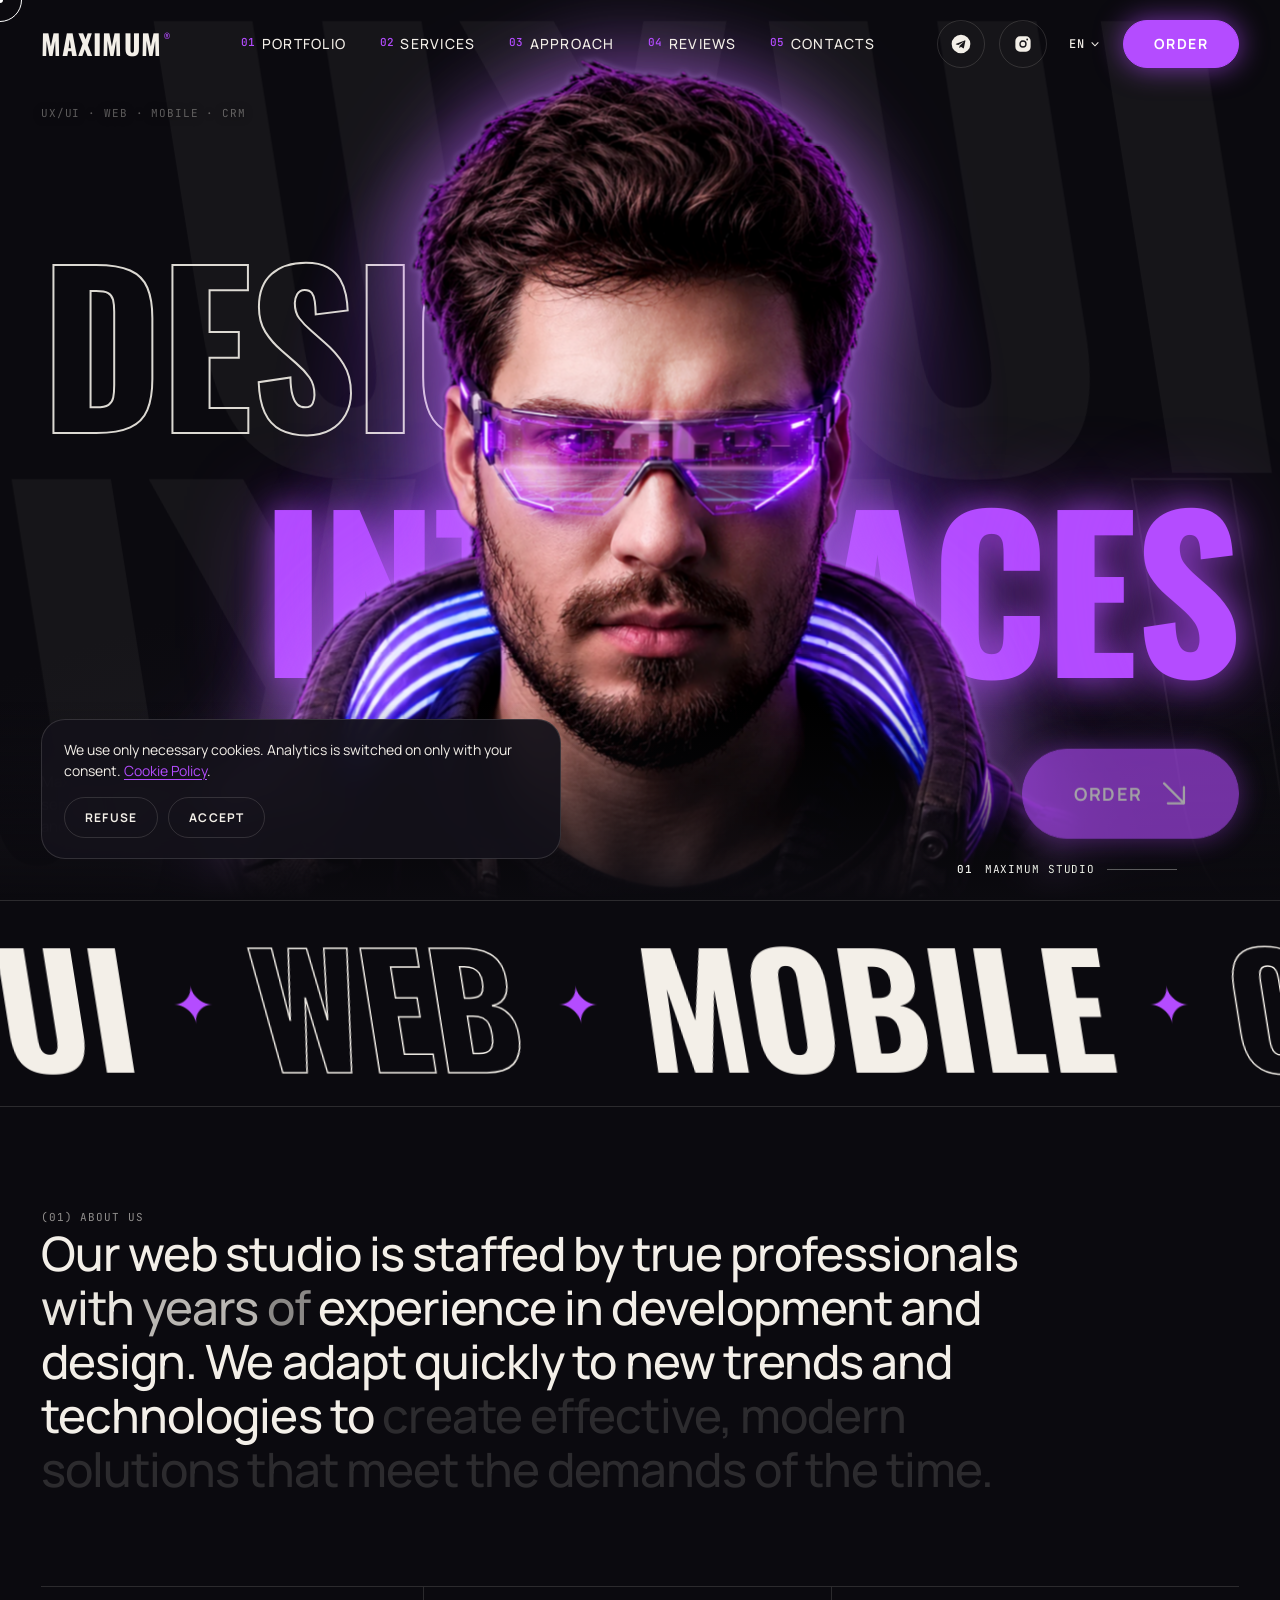
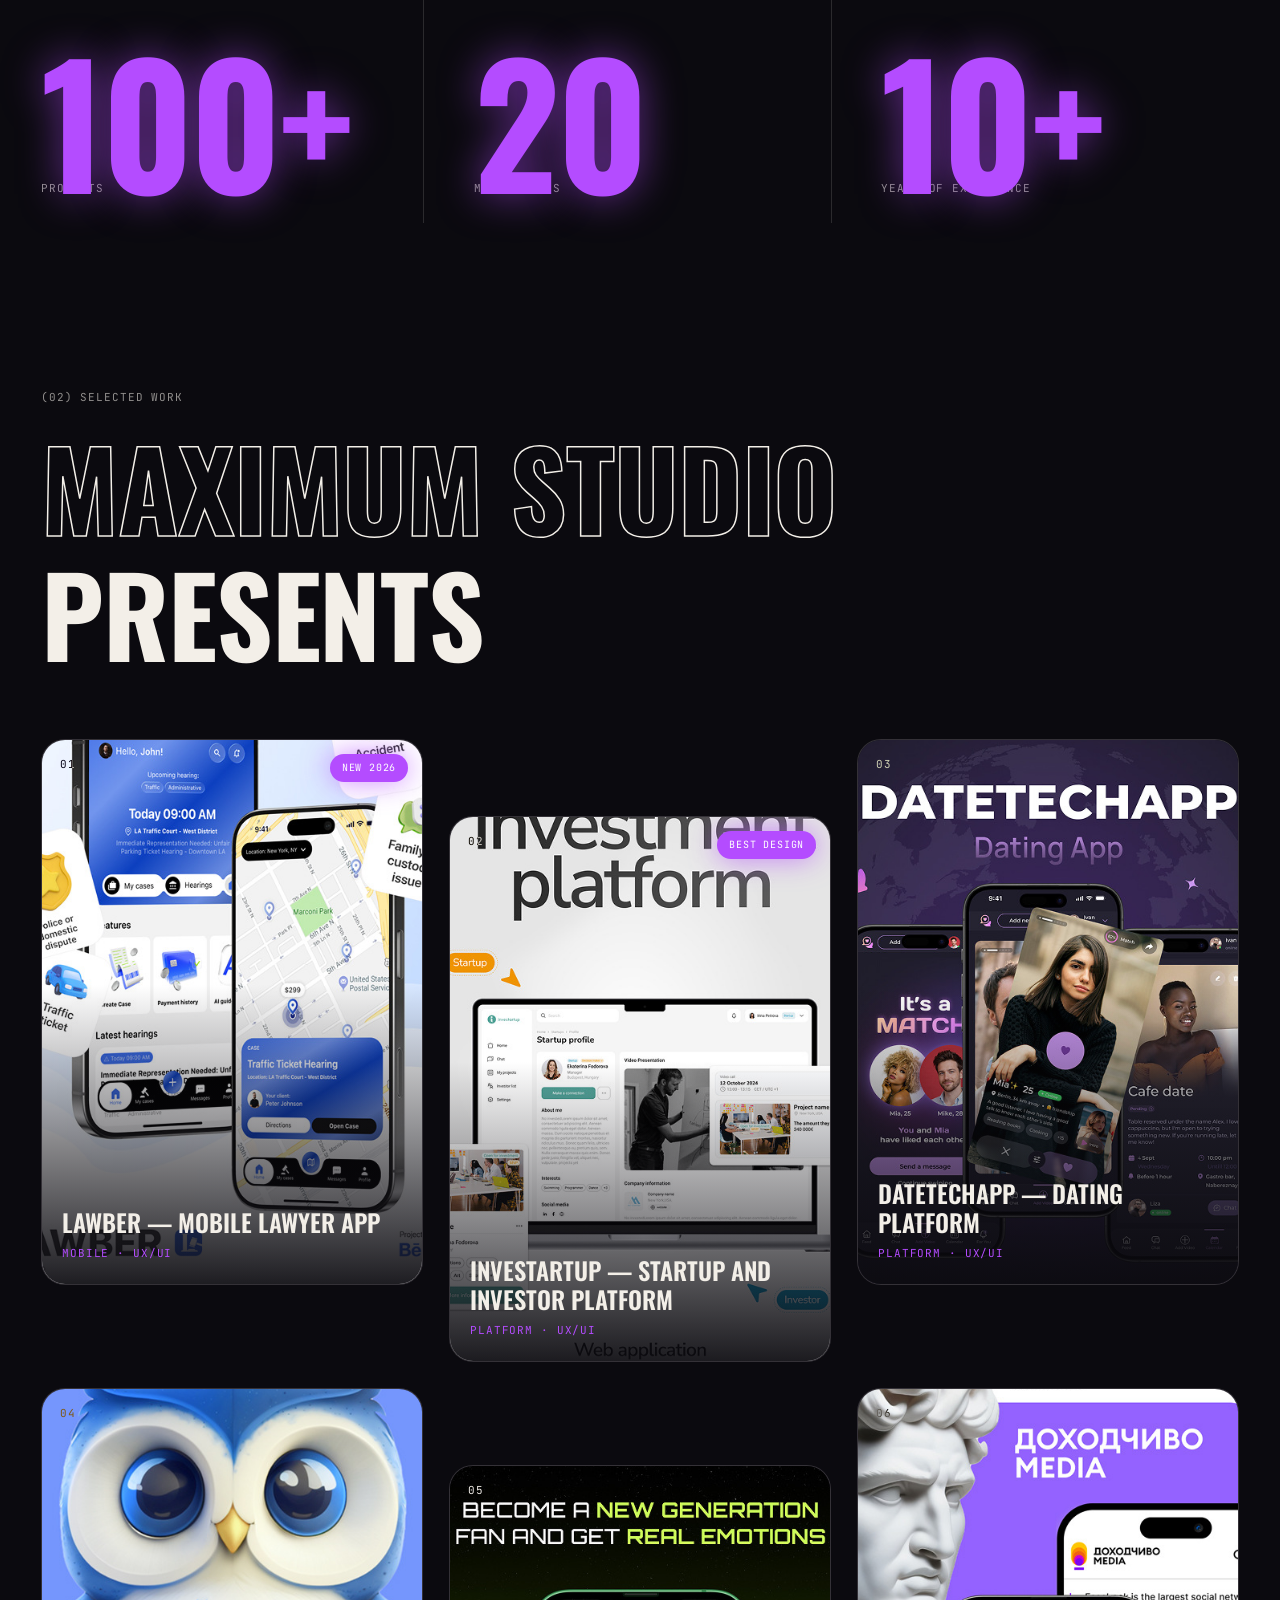
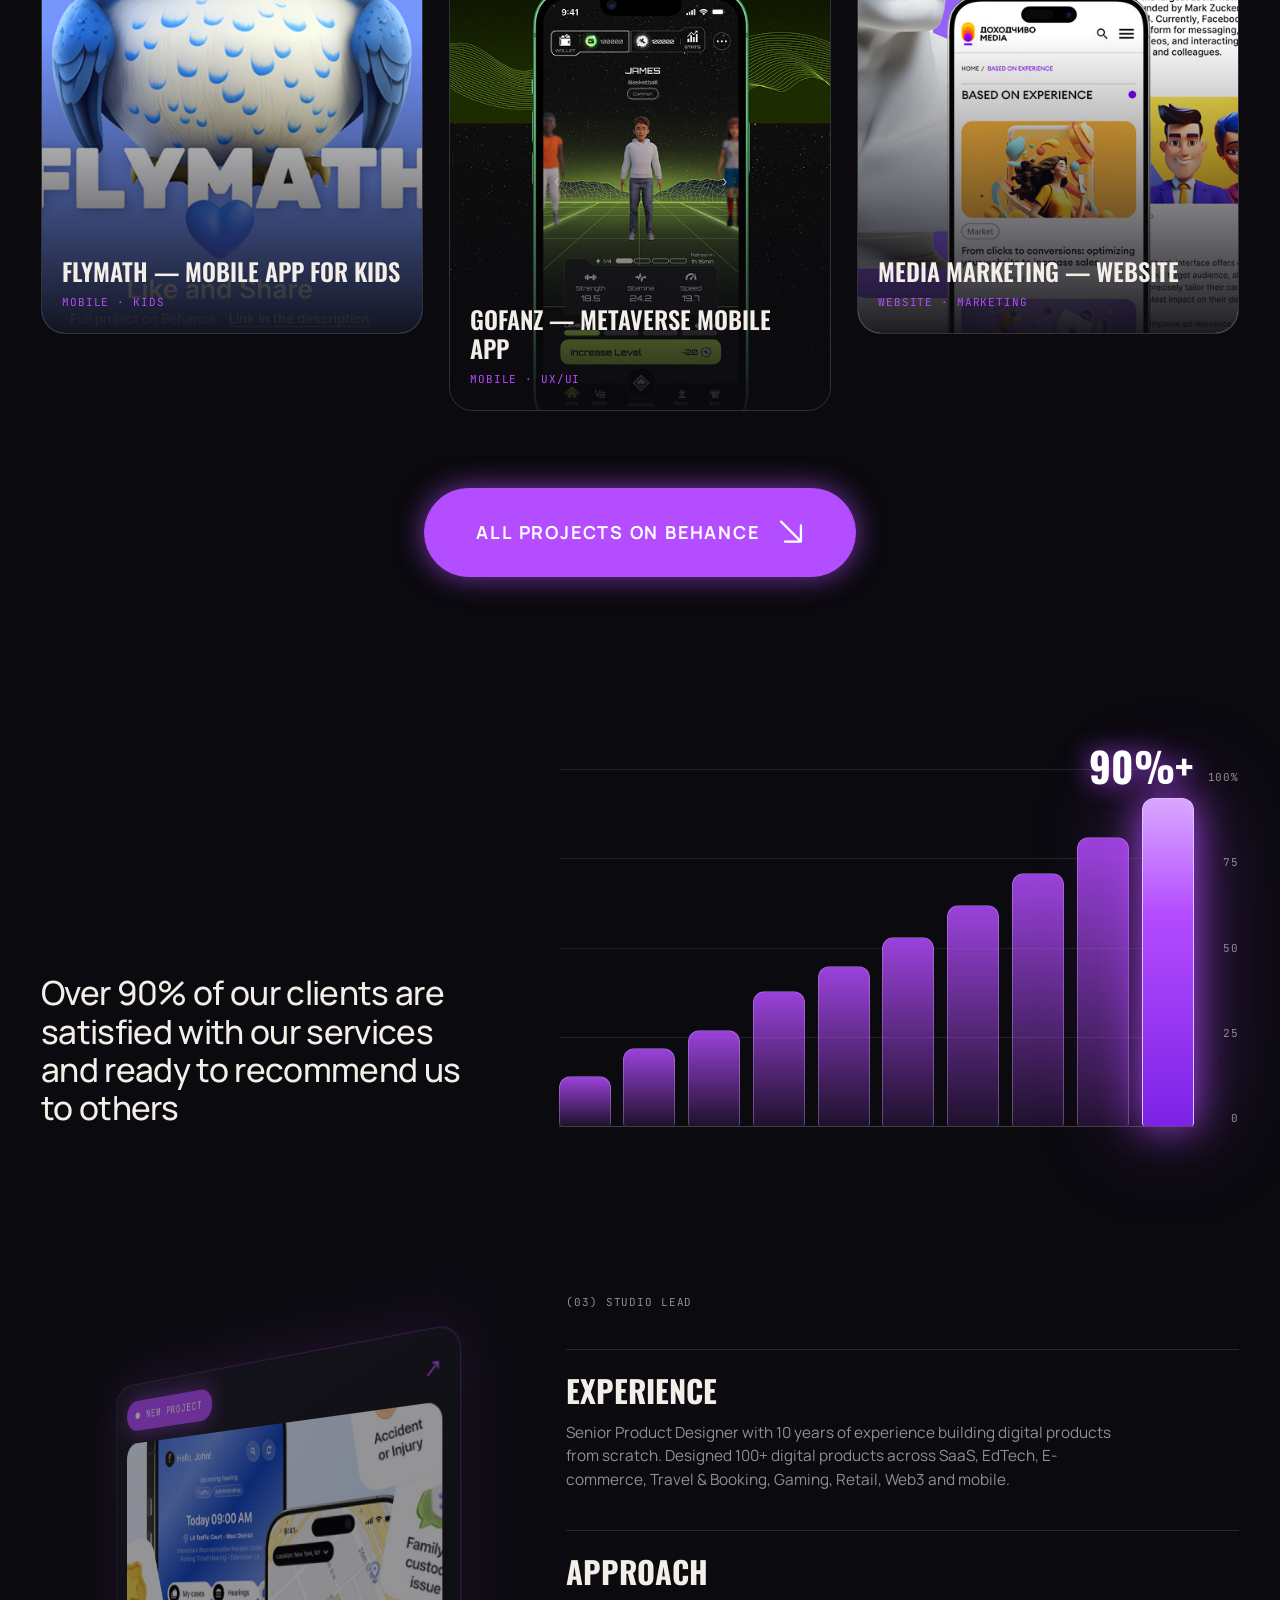
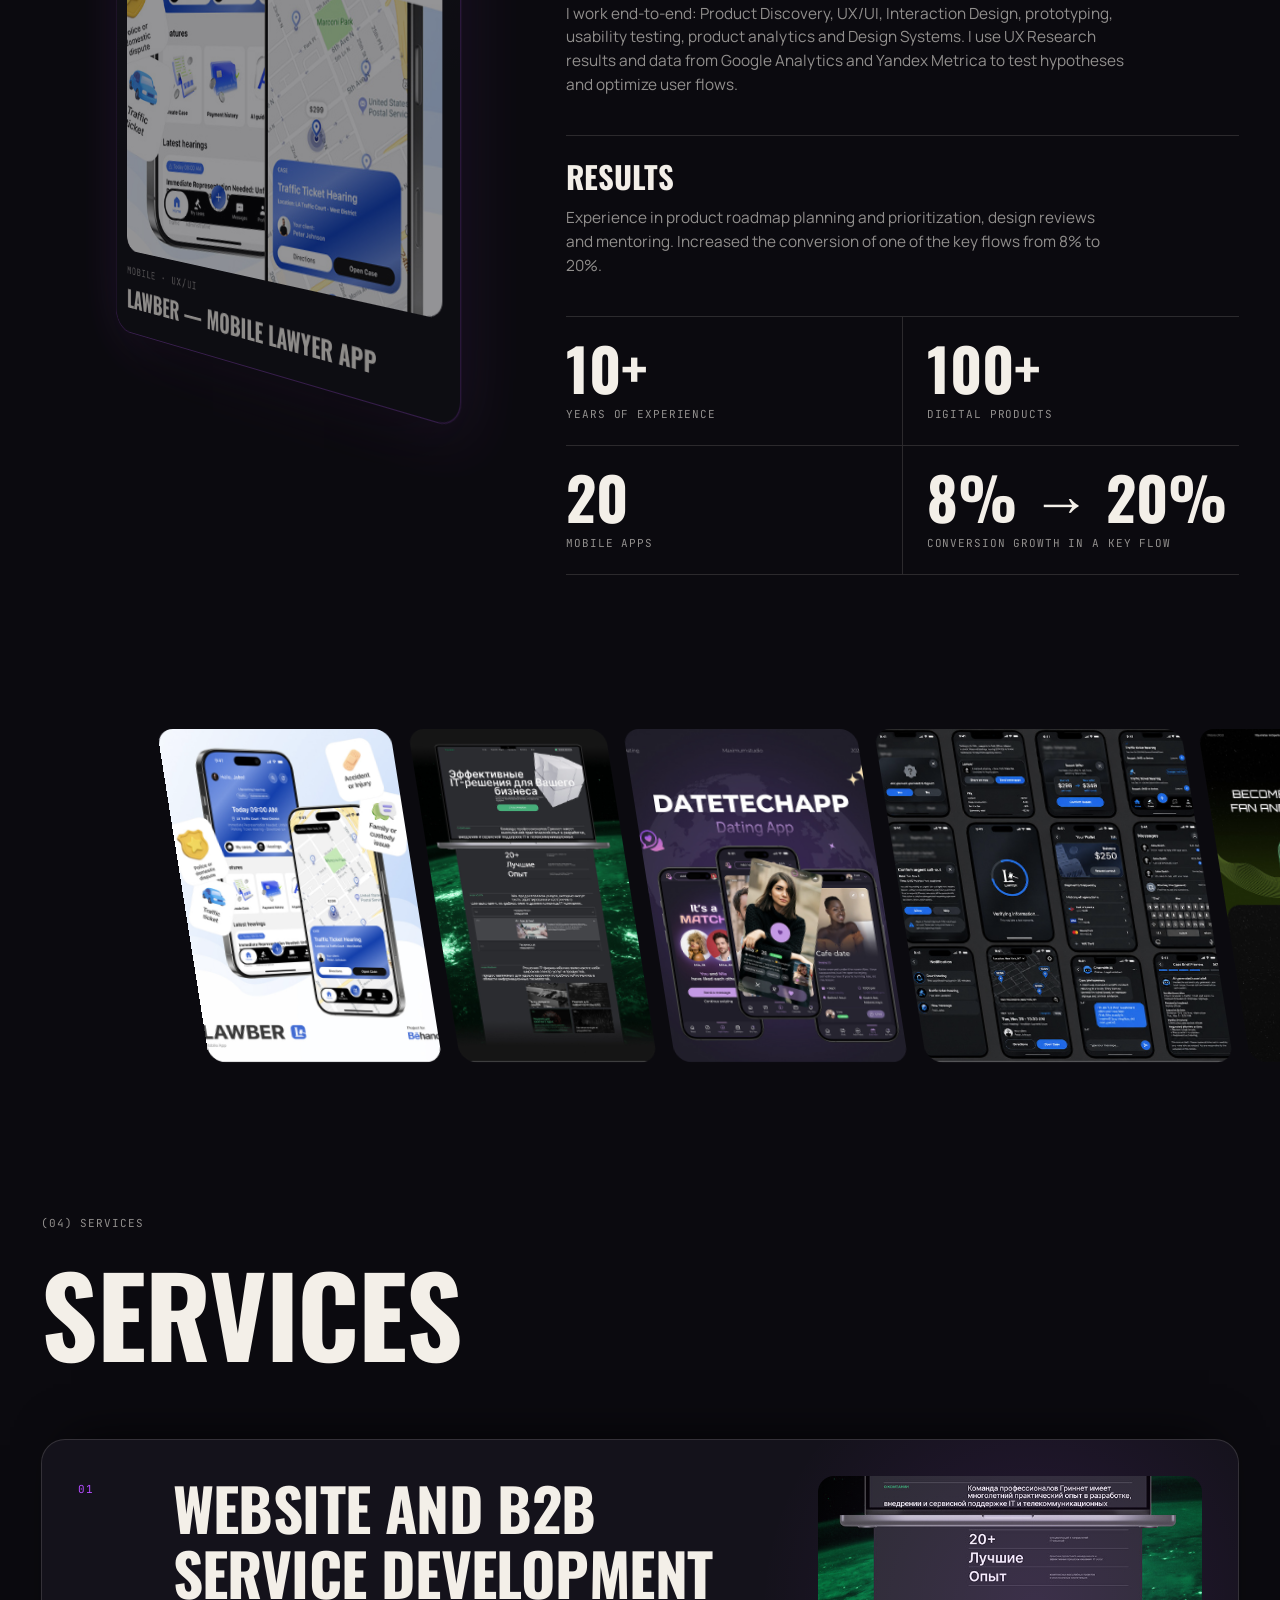
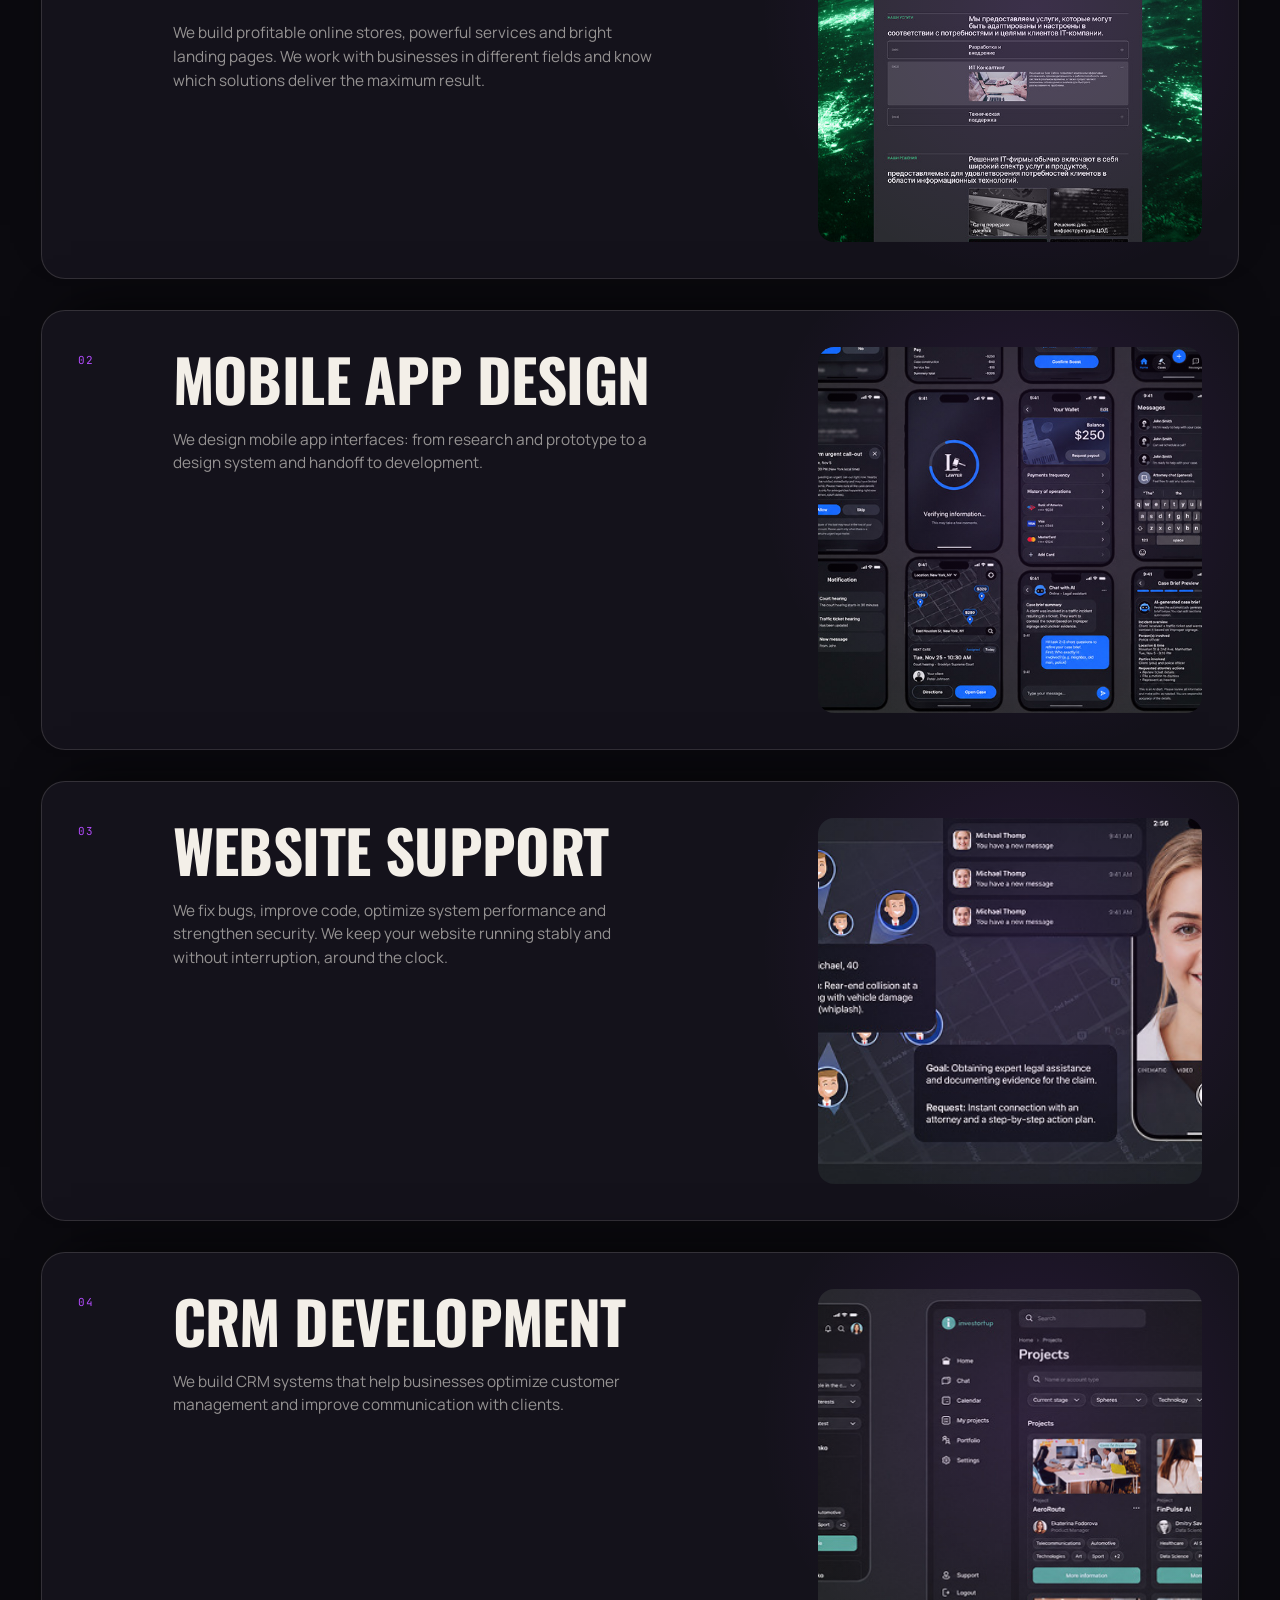
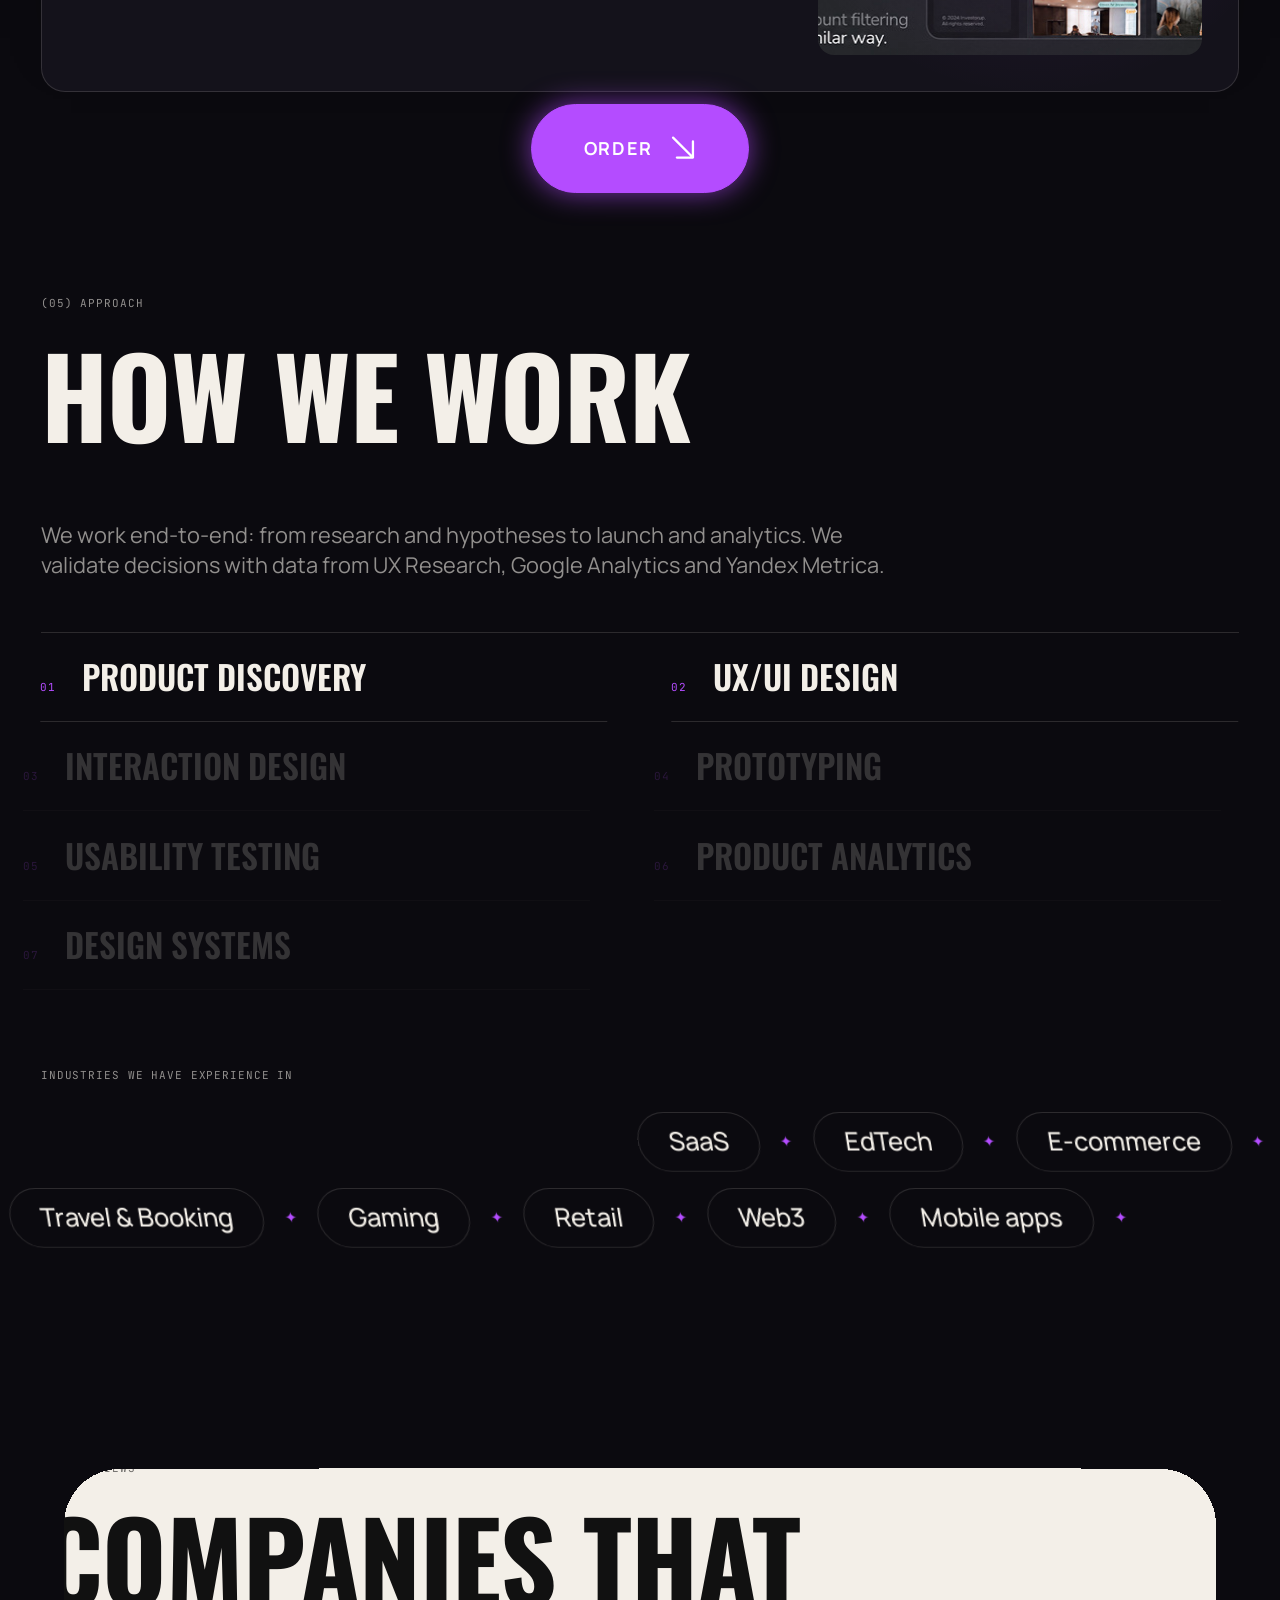
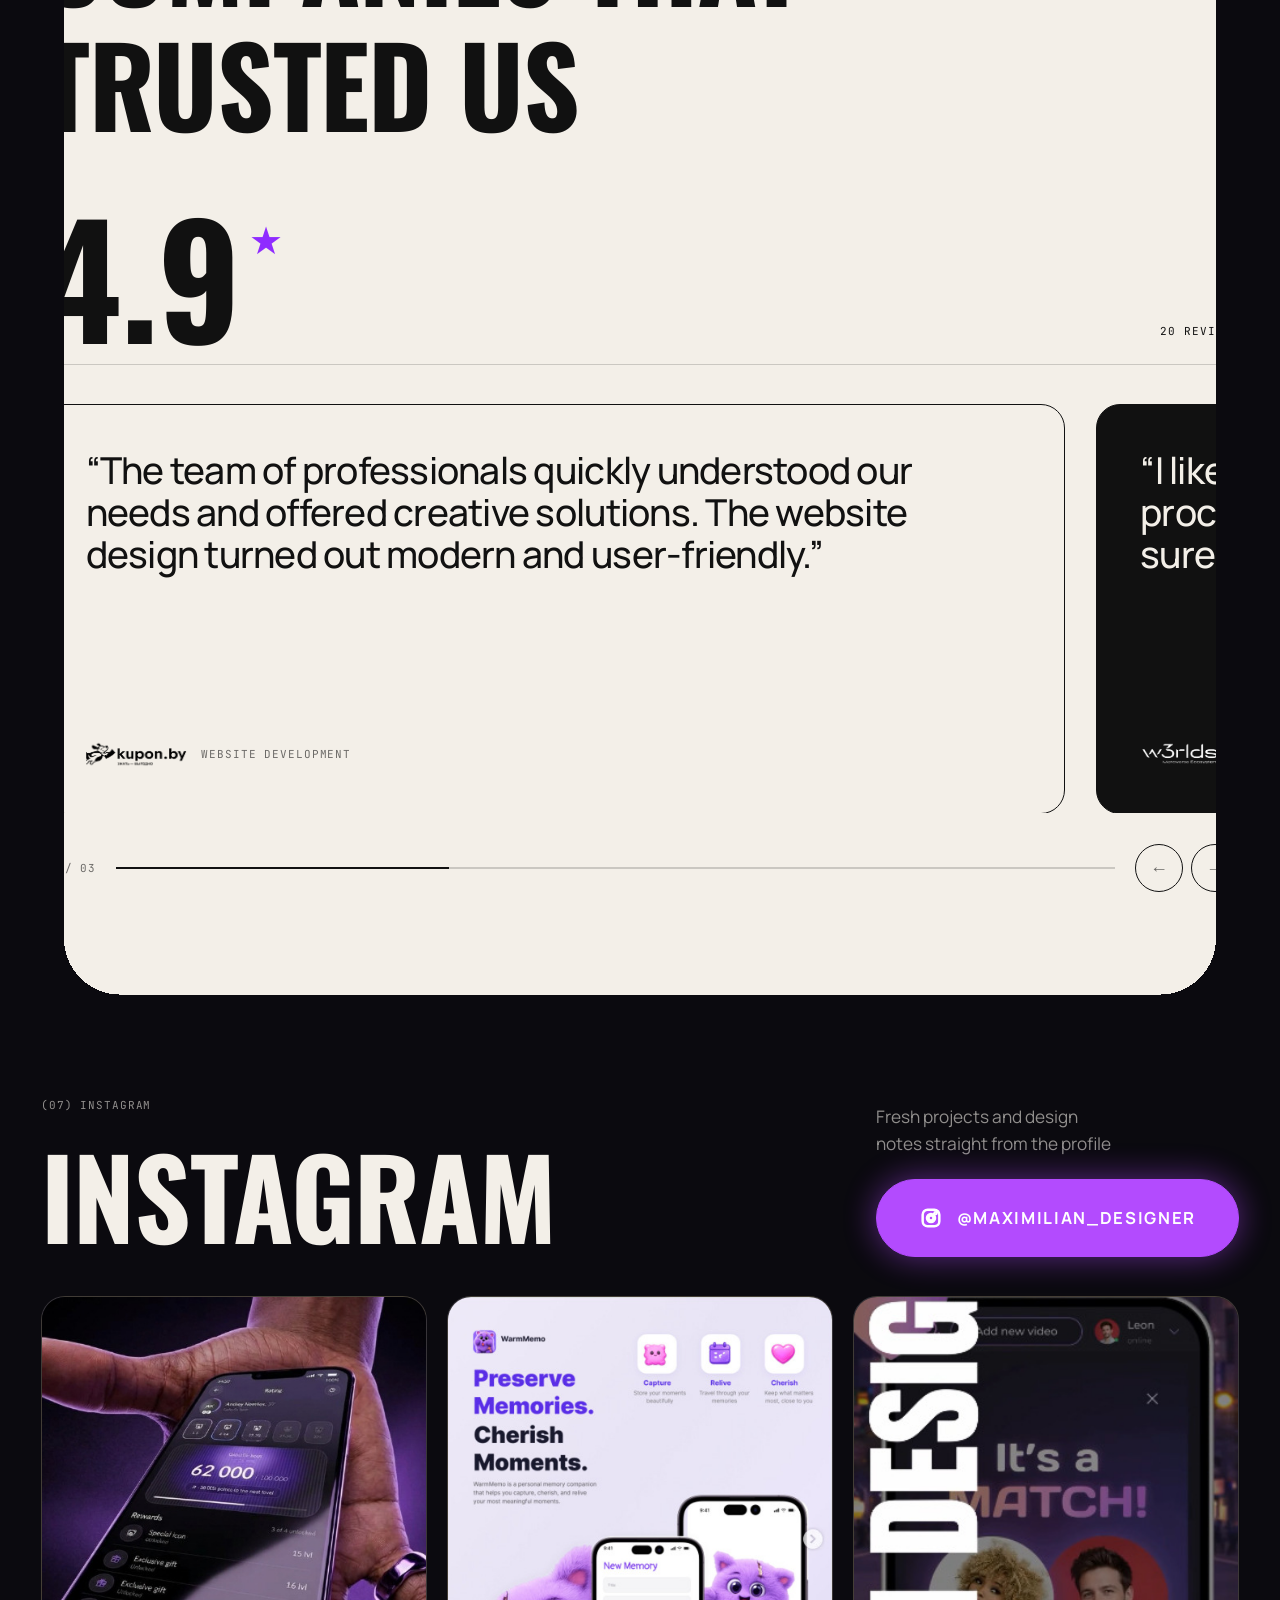
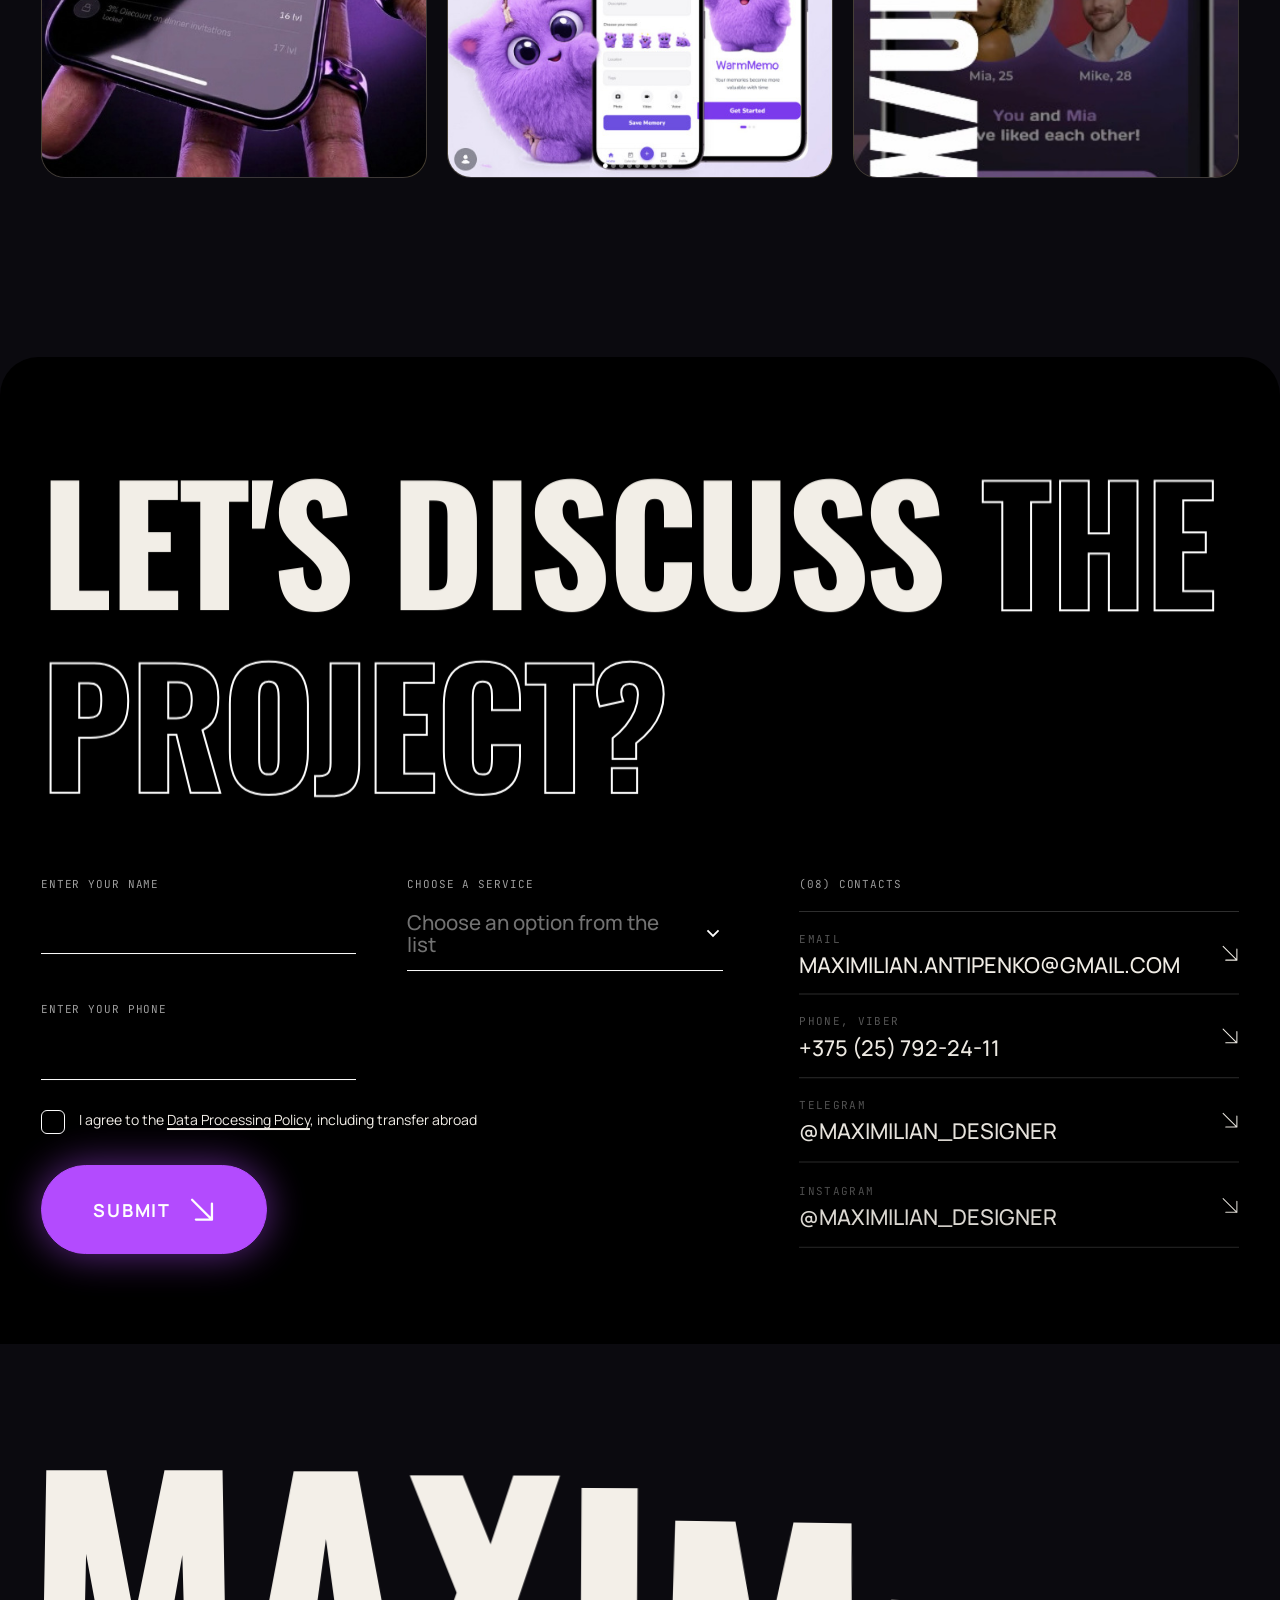
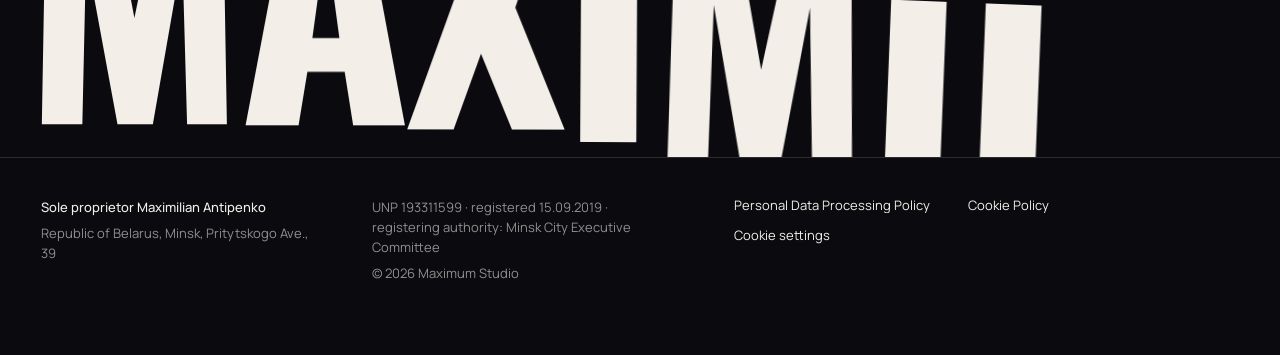
==== commit 7fb45ff6: "Unified card radii, hero spacing fix, remove dead preloader/wipe code, faster direct anchor scroll C" ====
--- a/en/index.html
+++ b/en/index.html
@@ -37,11 +37,10 @@
 <meta name="theme-color" content="#0B0A0F">
 <script>document.documentElement.classList.add("js");try{if(sessionStorage.getItem("v2pre")||/[?&]nopre/.test(location.search))document.documentElement.classList.add("nopre")}catch(e){}setTimeout(function(){if(!window.__v2)document.documentElement.classList.remove("js")},3000)</script>
 <link rel="stylesheet" href="../v2/css/fonts.css">
-<link rel="stylesheet" href="../v2/css/v2.css?v=2611111442">
+<link rel="stylesheet" href="../v2/css/v2.css?v=2611112019">
 </head>
 <body id="top">
 <div class="prog" id="prog"></div>
-<div class="pre" id="pre" aria-hidden="true"><div class="pre-in"><span class="pre-l">Loading</span><b class="pre-n"><i id="pre-n">0</i><u>%</u></b><span class="pre-t">MAXIMUM STUDIO</span></div><div class="pre-bar"><i id="pre-b"></i></div></div>
 
 <svg width="0" height="0" style="position:absolute" aria-hidden="true">
  <symbol id="i-tg" viewBox="-2.118 -2.118 28.235 28.235"><path d="M12 0a12 12 0 1 0 0 24 12 12 0 0 0 0-24zm5.6 8.2-1.9 8.9c-.1.6-.5.8-1 .5l-2.800-2.100-1.400 1.300c-.2.200-.3.300-.6.300l.2-2.900 5.300-4.800c.2-.2 0-.3-.4-.1l-6.500 4.100-2.800-.9c-.6-.2-.6-.6.100-.9l11-4.200c.5-.2 1 .1.800.9z"/></symbol>
@@ -52,7 +51,6 @@
 
 <button type="button" class="totop" id="totop" aria-label="Back to top"><span>Back to top</span><svg><use href="#i-arr"/></svg></button>
 <div class="cur" id="cur" aria-hidden="true"><i></i><span></span></div>
-<div class="wipe" id="wipe" aria-hidden="true"></div>
 <aside class="side mono" id="side" aria-hidden="true"><b id="side-n">01</b><span id="side-t"></span><i><u id="side-b"></u></i></aside>
 
 <header class="nav" id="nav">
@@ -249,6 +247,6 @@
 <div class="cookie" id="cookie" role="region" aria-label="Cookies"><p><span>We use only necessary cookies. Analytics is switched on only with your consent.</span> <a href="privacy-policy/#cookies">Cookie Policy</a>.</p><div class="row"><button class="btn ghost" id="ck-no" type="button"><span>Refuse</span></button><button class="btn" id="ck-yes" type="button"><span>Accept</span></button></div></div>
 
 <script src="../v2/js/gsap.min.js"></script><script src="../v2/js/ScrollTrigger.min.js"></script><script src="../v2/js/lenis.min.js"></script>
-<script src="../v2/js/v2.js?v=2611111442"></script>
+<script src="../v2/js/v2.js?v=2611112019"></script>
 </body>
 </html>
--- a/v2/css/v2.css
+++ b/v2/css/v2.css
@@ -24,15 +24,6 @@
 .out{color:transparent;-webkit-text-stroke:1.5px var(--fg)}
 
 /* ---------- прелоадер ---------- */
-.pre{position:fixed;inset:0;z-index:200;background:var(--bg);display:none;transition:transform 1s var(--ease)}
-html.js .pre{display:flex;align-items:flex-end;justify-content:space-between;padding:var(--pad)}
-html.nopre .pre{display:none!important}
-.pre.done{transform:translateY(-100%)}
-.pre-in{display:flex;flex-direction:column;gap:8px;width:100%}
-.pre-l,.pre-t{font-family:var(--mono);font-size:12px;letter-spacing:.14em;text-transform:uppercase;color:var(--mut)}
-.pre-n{font:700 clamp(120px,32vw,560px)/.8 var(--disp);color:var(--fg);display:flex;align-items:flex-start;letter-spacing:-.02em}
-.pre-n u{text-decoration:none;font-size:.3em;color:var(--y);margin-left:.06em;margin-top:.04em}
-.pre-bar{position:absolute;left:0;right:0;top:0;height:3px}.pre-bar i{display:block;height:100%;background:var(--y);transform-origin:0 50%;transform:scaleX(0)}
 .prog{position:fixed;left:0;top:0;height:2px;width:100%;background:var(--y);transform-origin:0 50%;transform:scaleX(0);z-index:90}
 
 /* ---------- шапка ---------- */
@@ -269,7 +260,7 @@
 @media(prefers-reduced-motion:reduce){
  *,*::before,*::after{animation:none!important;transition-duration:.01ms!important;transition-delay:0s!important}
  .js .rv,.js .hero-h .ln-i,.js .hero-top,.js .hero-bot,.js .hero-ph{opacity:1!important;transform:none!important}.js .pcard-im,.js .sv-im{clip-path:none!important}.js .pcard-im img{transform:none!important}
- .ruler span::before{transform:none!important}.pre{display:none!important}.mq-t,.rib-t{overflow-x:auto}}
+ .ruler span::before{transform:none!important}.mq-t,.rib-t{overflow-x:auto}}
 html:not(.js) .pre{display:none}
 
 .big-h .out{-webkit-text-stroke:1.5px var(--fg)}.big-h br{display:block}
@@ -290,7 +281,6 @@
 .cur.out span,.cur.out i{opacity:0}
 html.has-cur [data-cursor]{cursor:none}
 /* шторка при переходах */
-.wipe{position:fixed;inset:0;z-index:250;background:var(--y);transform:translateY(100%);pointer-events:none;will-change:transform}
 /* индикатор секции */
 .side{position:fixed;right:var(--pad);bottom:22px;z-index:70;display:flex;align-items:center;gap:12px;color:#fff;mix-blend-mode:difference;pointer-events:none}
 .side b{font-weight:500}.side i{display:block;width:70px;height:1px;background:rgba(255,255,255,.35);overflow:hidden}.side u{display:block;height:100%;background:#fff;transform:scaleX(0);transform-origin:0 50%}
@@ -630,3 +620,15 @@
 /* v14: подсказка ошибки телефона может быть длинной */
 .fld .msg{right:0;white-space:normal;line-height:1.35}
 .fld{transition:margin-bottom .3s}.fld.err{margin-bottom:26px}
+/* v15: заголовок hero не залезает на подпись и меню на невысоких экранах */
+@media(min-width:701px){.hero-h{font-size:min(16.2vw,calc((100vh - 280px)/2.28));top:calc(50% - 1.14em)}}
+/* v15: единая система скруглений — карточки/панели 24px, вложенные картинки 16px, выпадающие списки 14px */
+:root{--rc:24px;--ri:16px;--rs:14px}
+.fo-card,.pcard,.sv,.ig-card,.slide,.mbox,.cookie,.qs blockquote,.cta-wide{border-radius:var(--rc)}
+.fo-photo,.sv-im,.sv-float,.pcard-im{border-radius:var(--ri)}
+.pcard-im{overflow:hidden}
+.sel ul,.lang ul{border-radius:var(--rs)}
+@media(max-width:700px){:root{--rc:20px;--ri:14px;--rs:12px}}
+/* hero: небольшой зазор между заголовком и нижним блоком, подпись сверху всегда над фоном */
+@media(min-width:701px){.hero-h{font-size:min(16.2vw,calc((100vh - 330px)/2.28))}}
+.hero-top span{position:relative;z-index:5;text-shadow:0 1px 10px #0B0A0F}
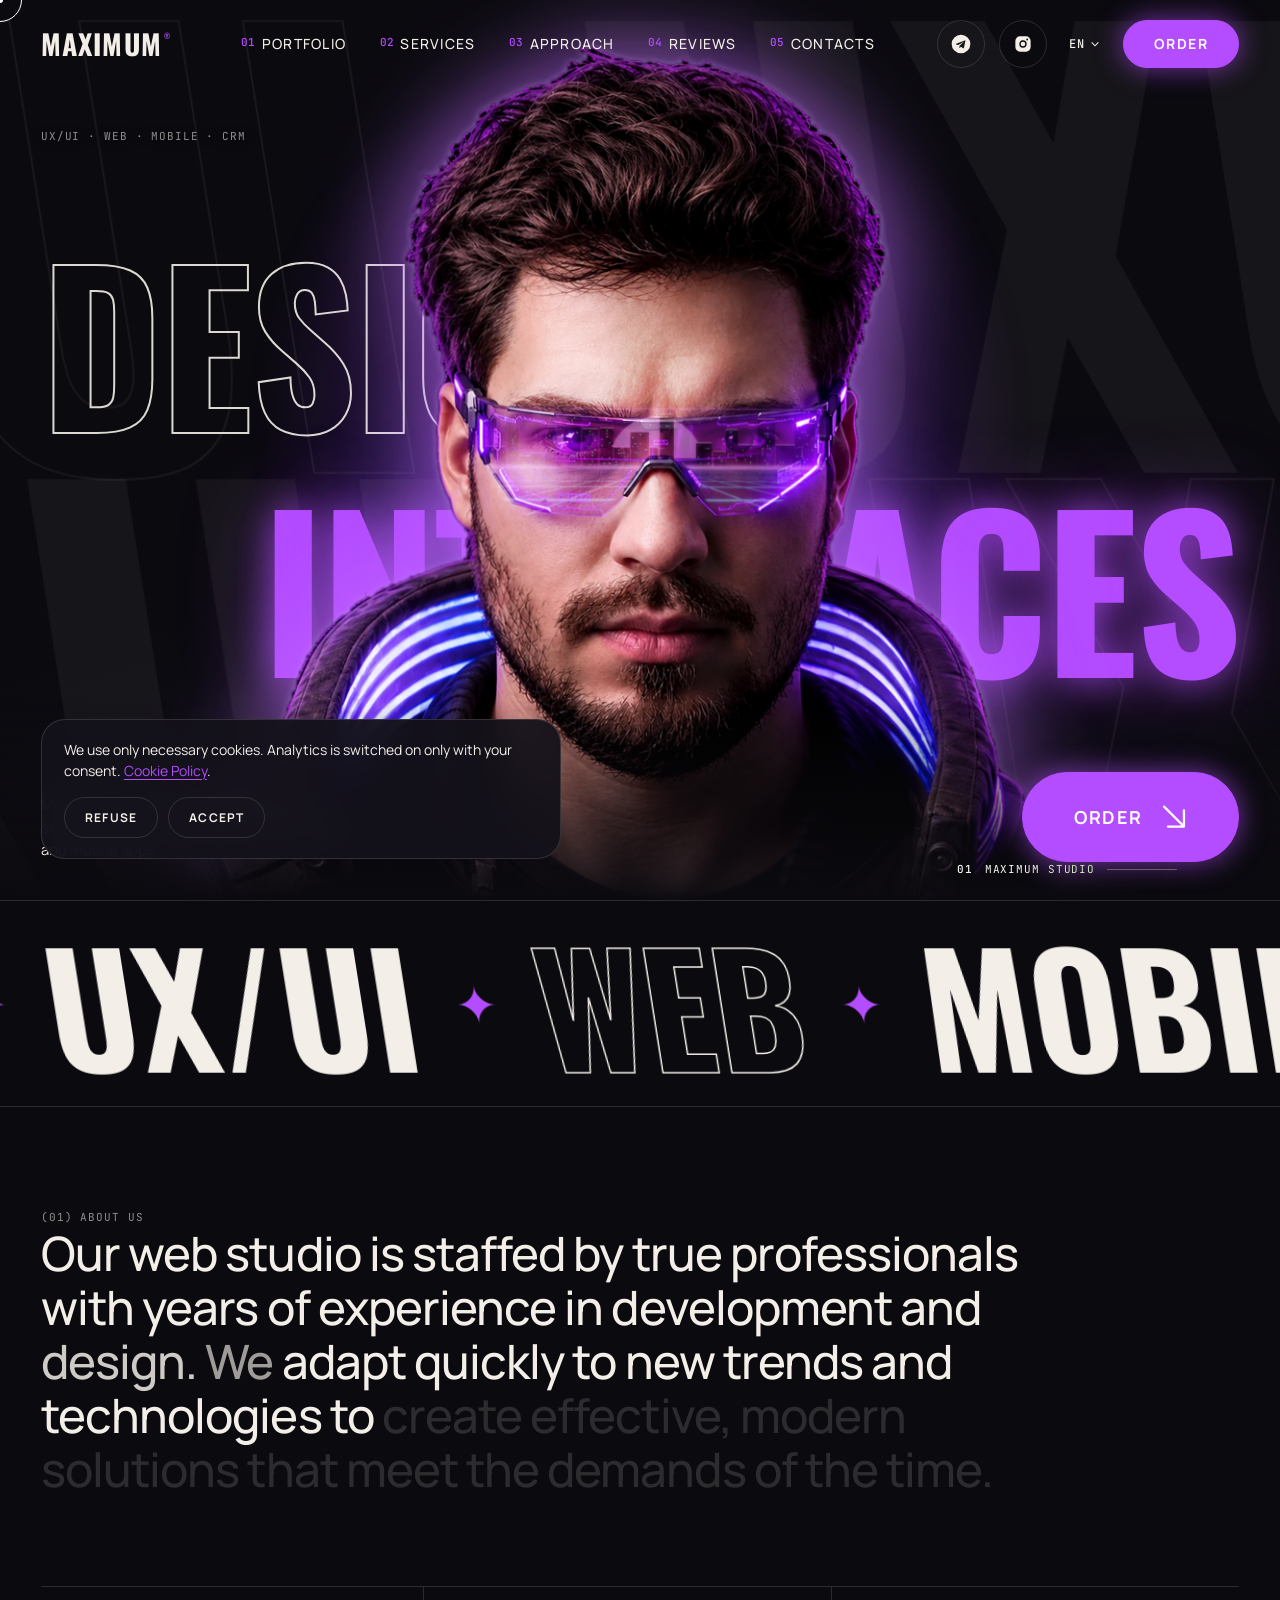
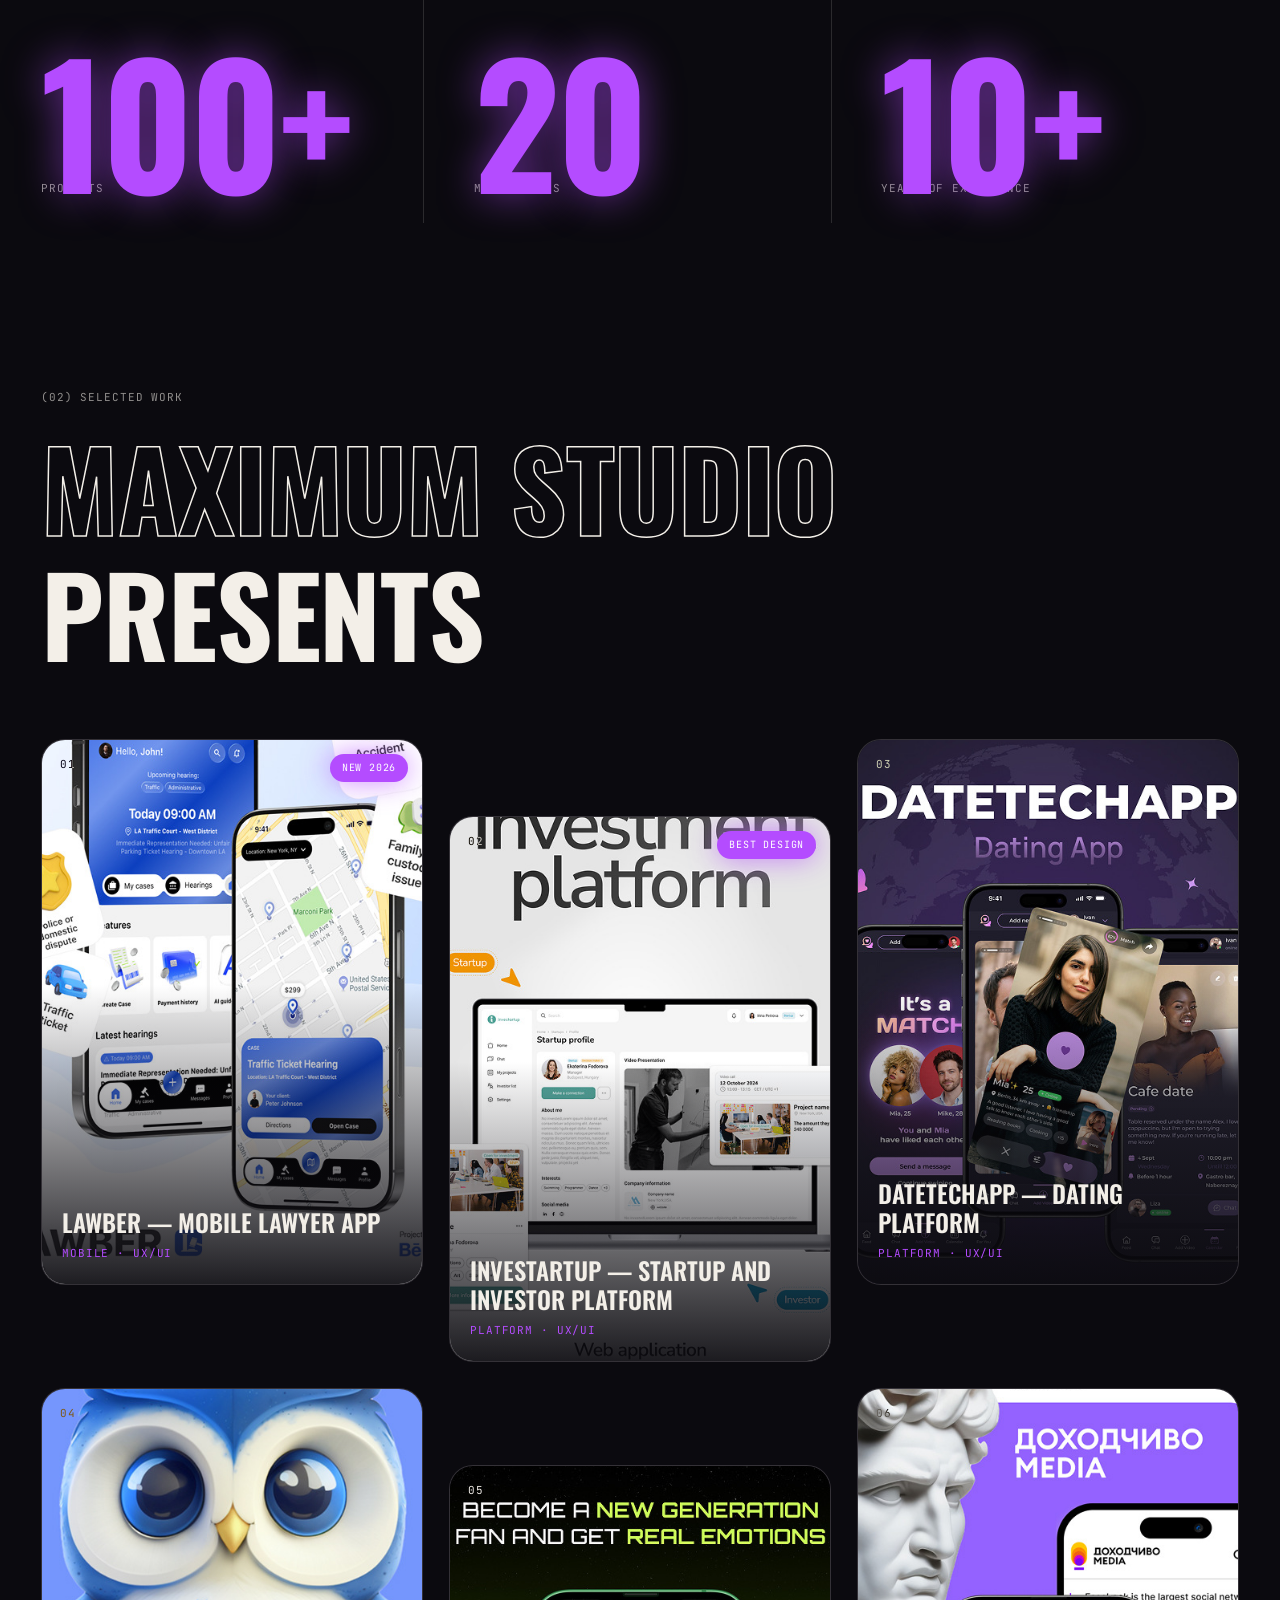
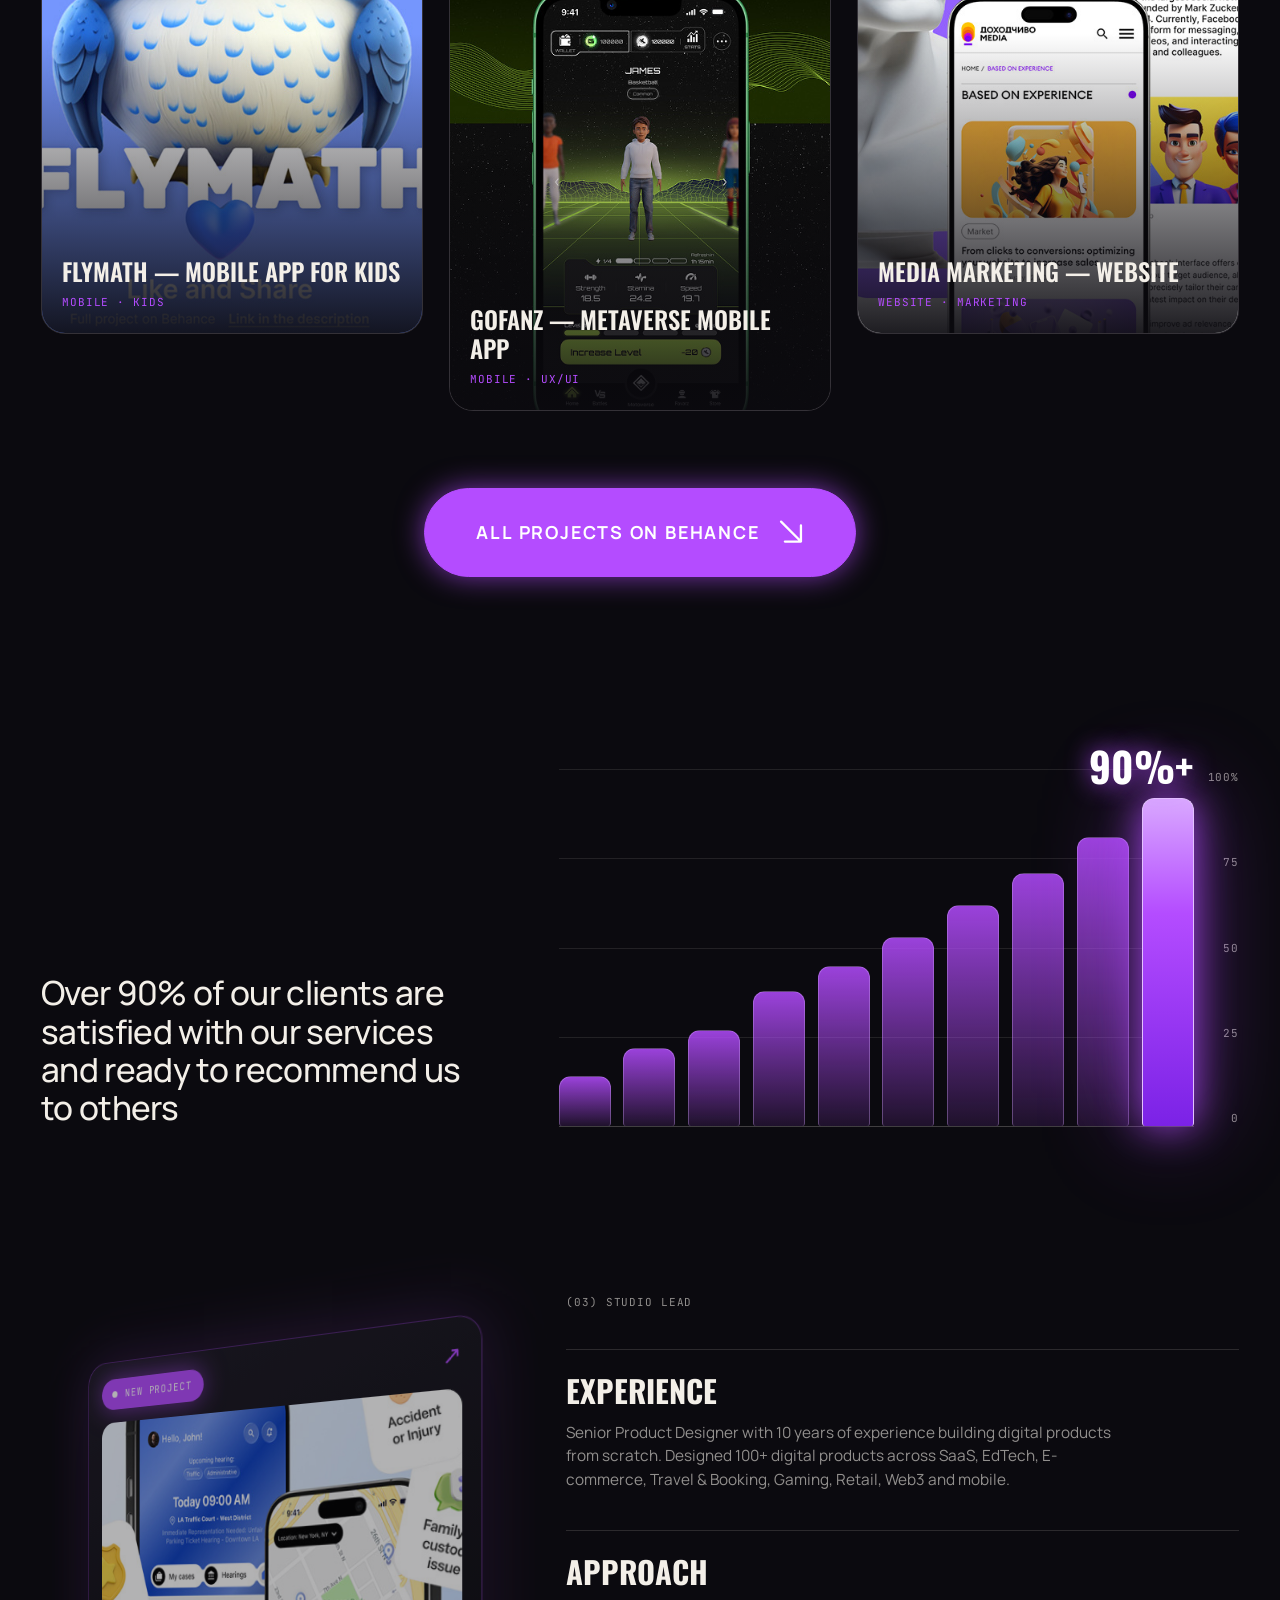
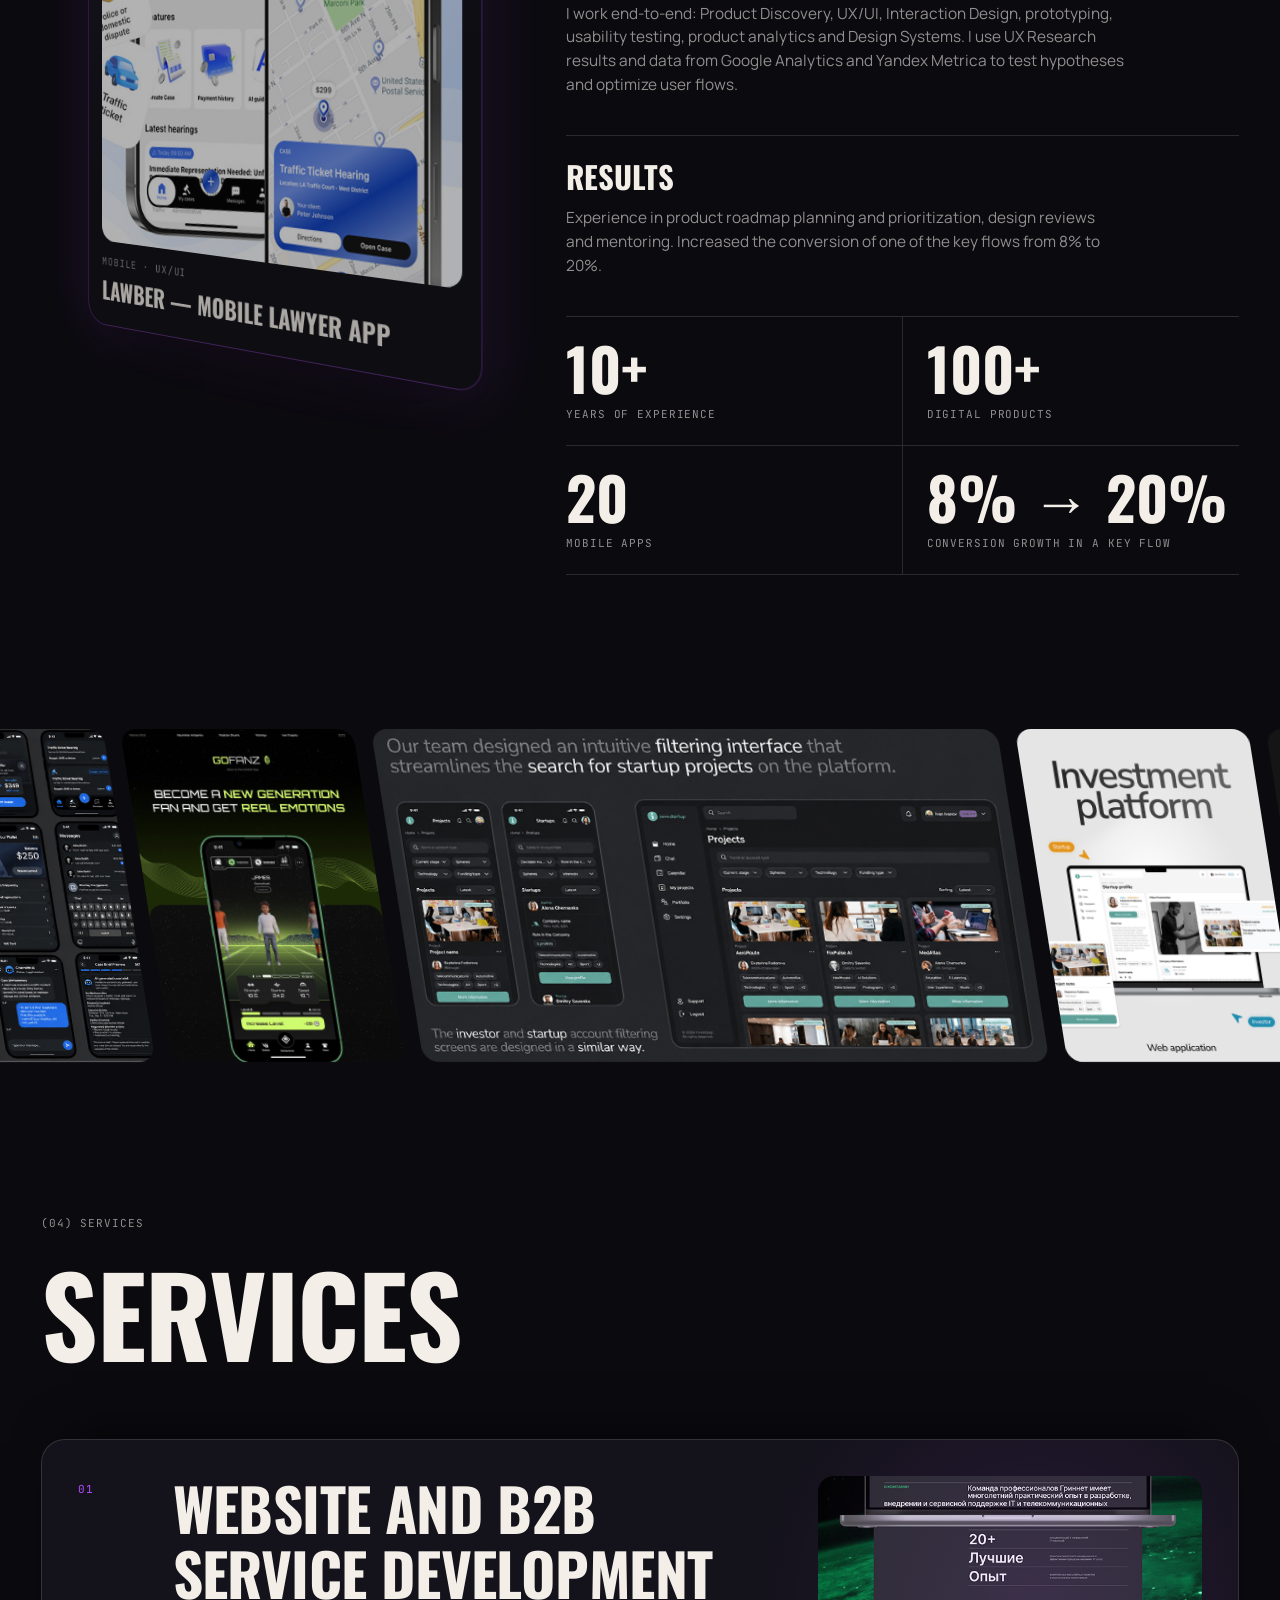
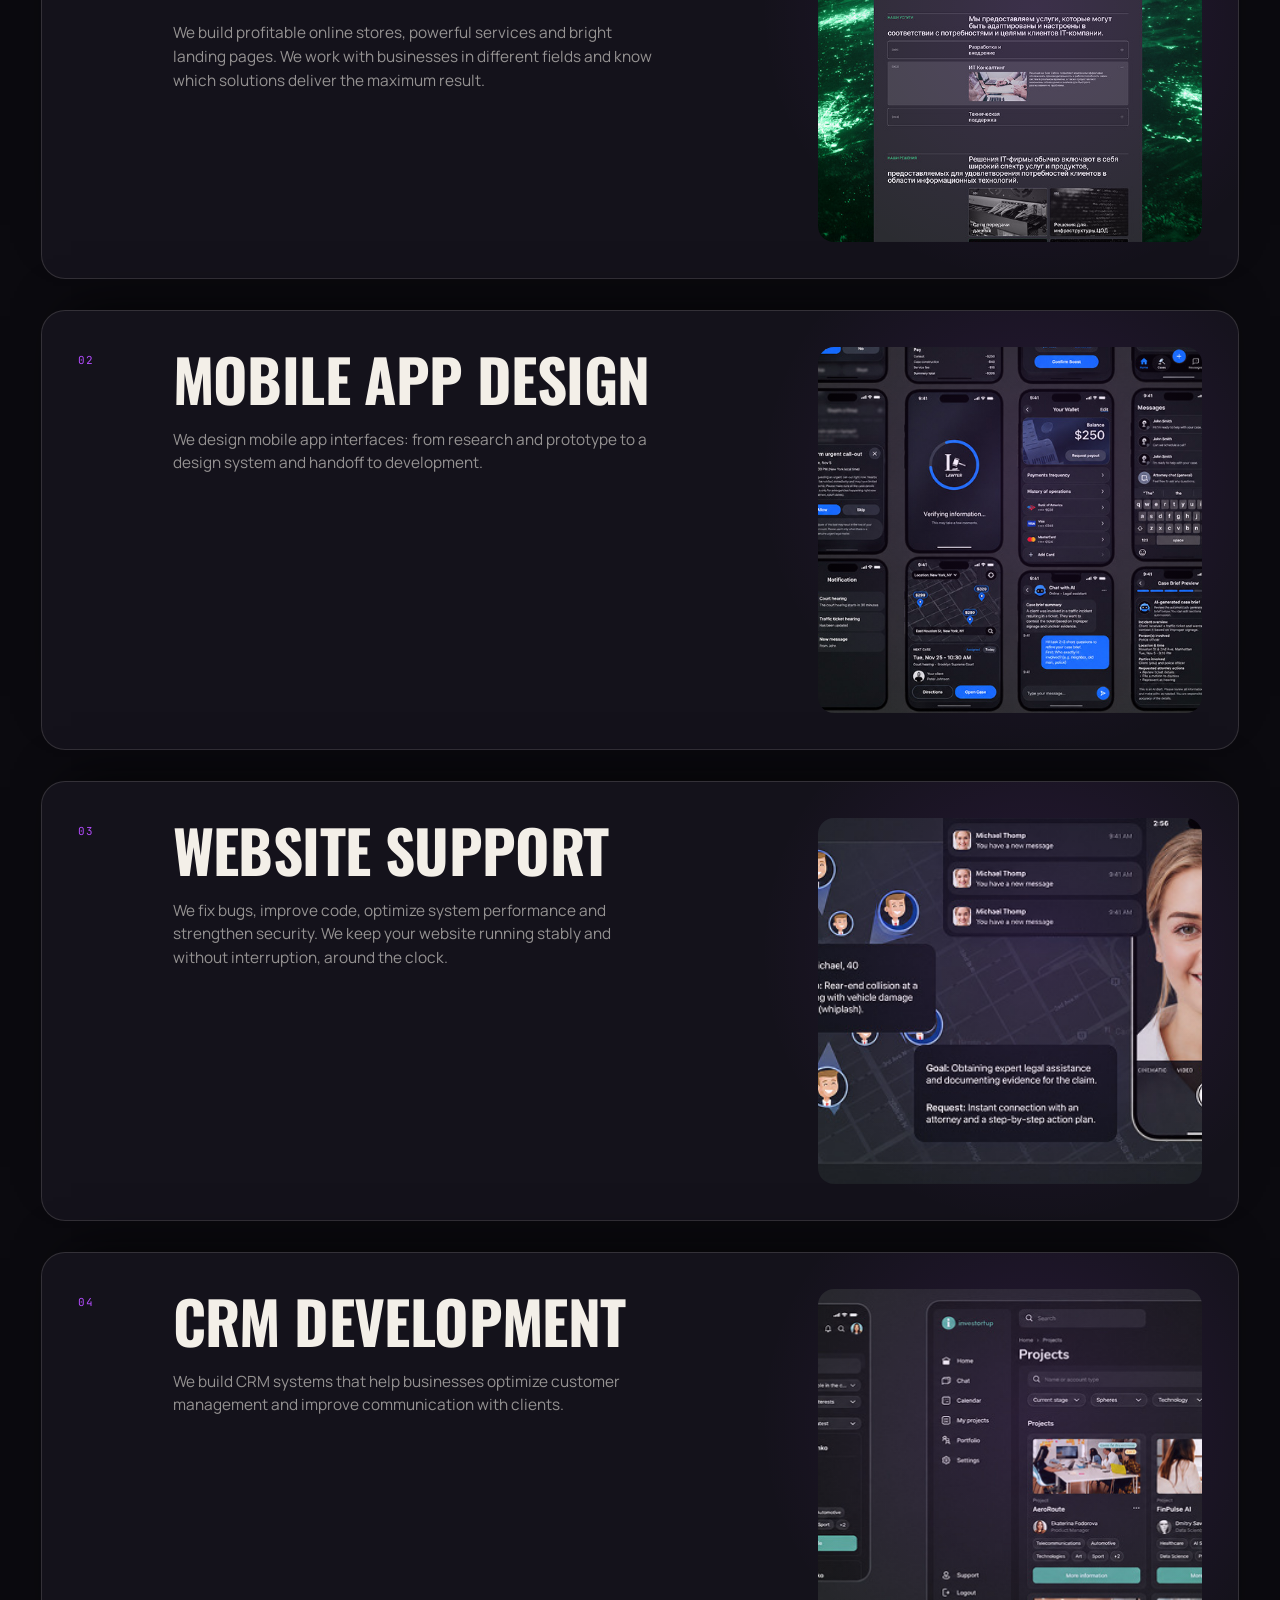
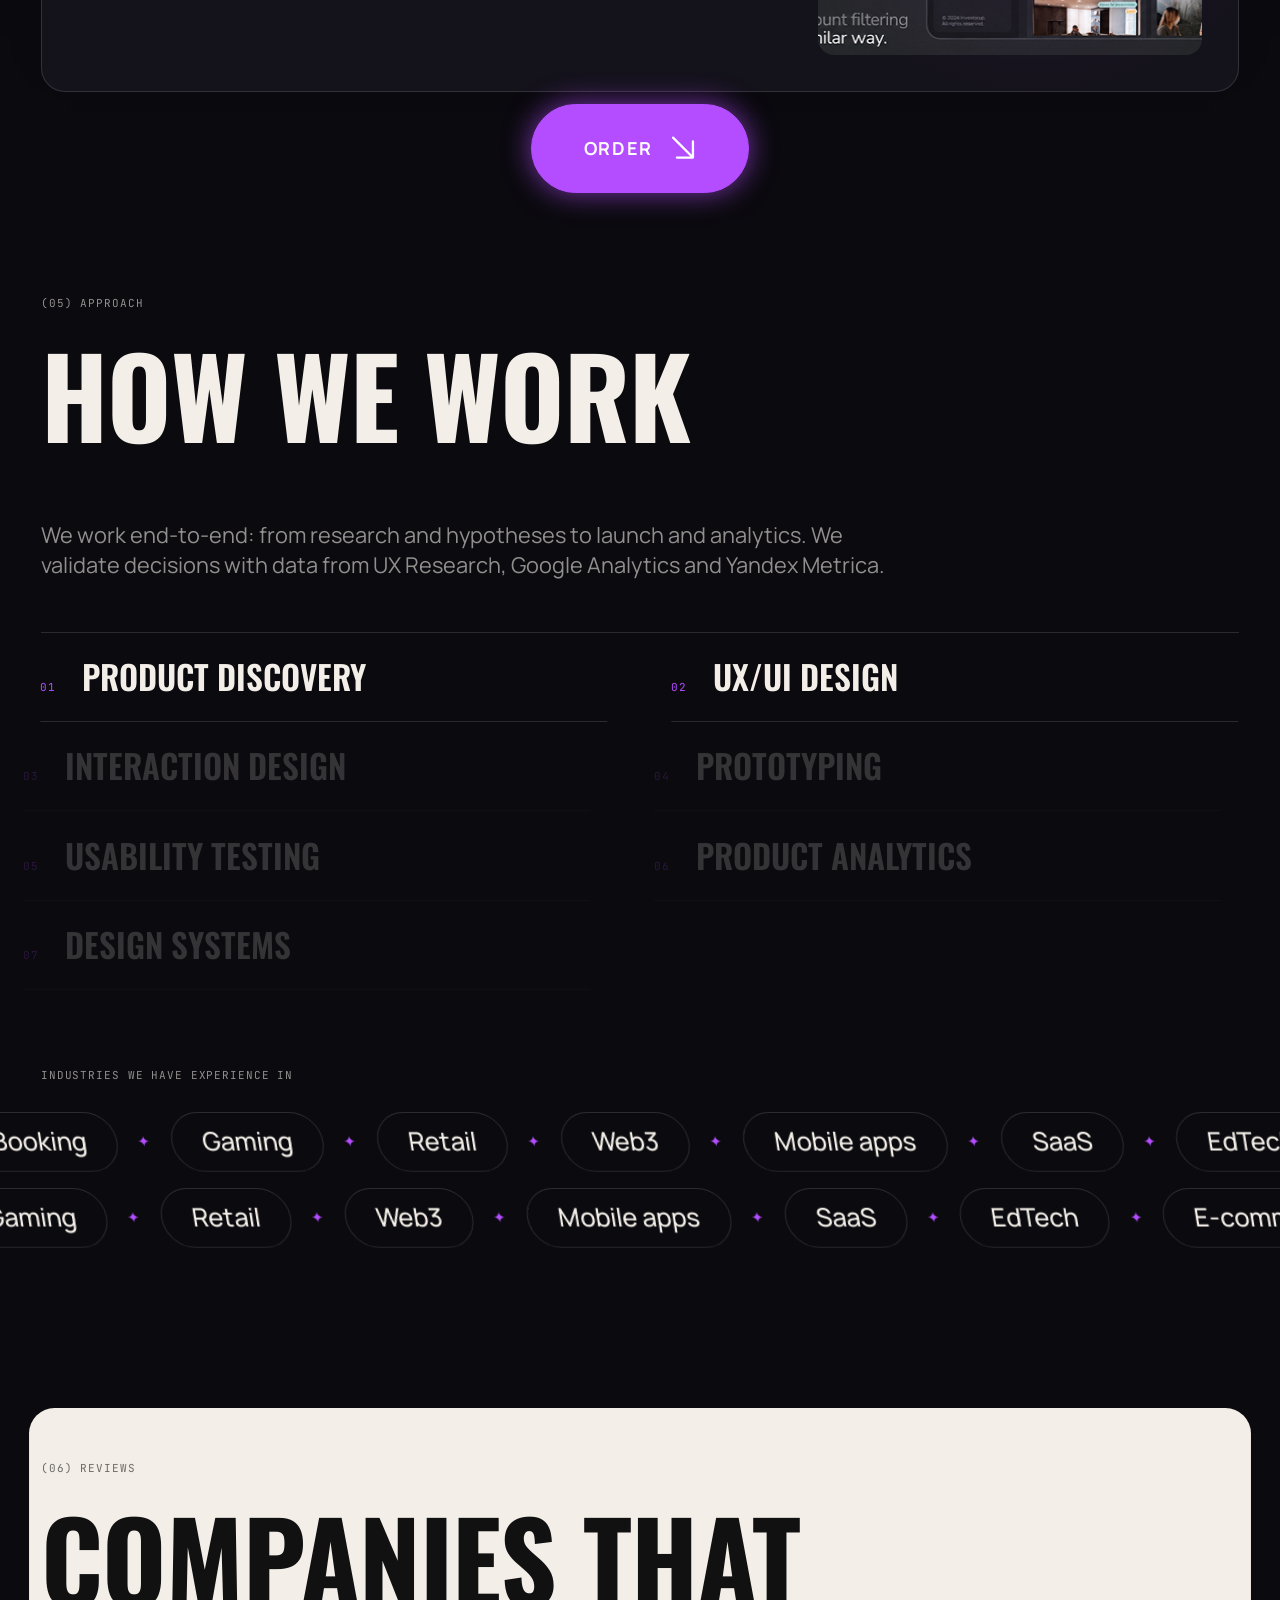
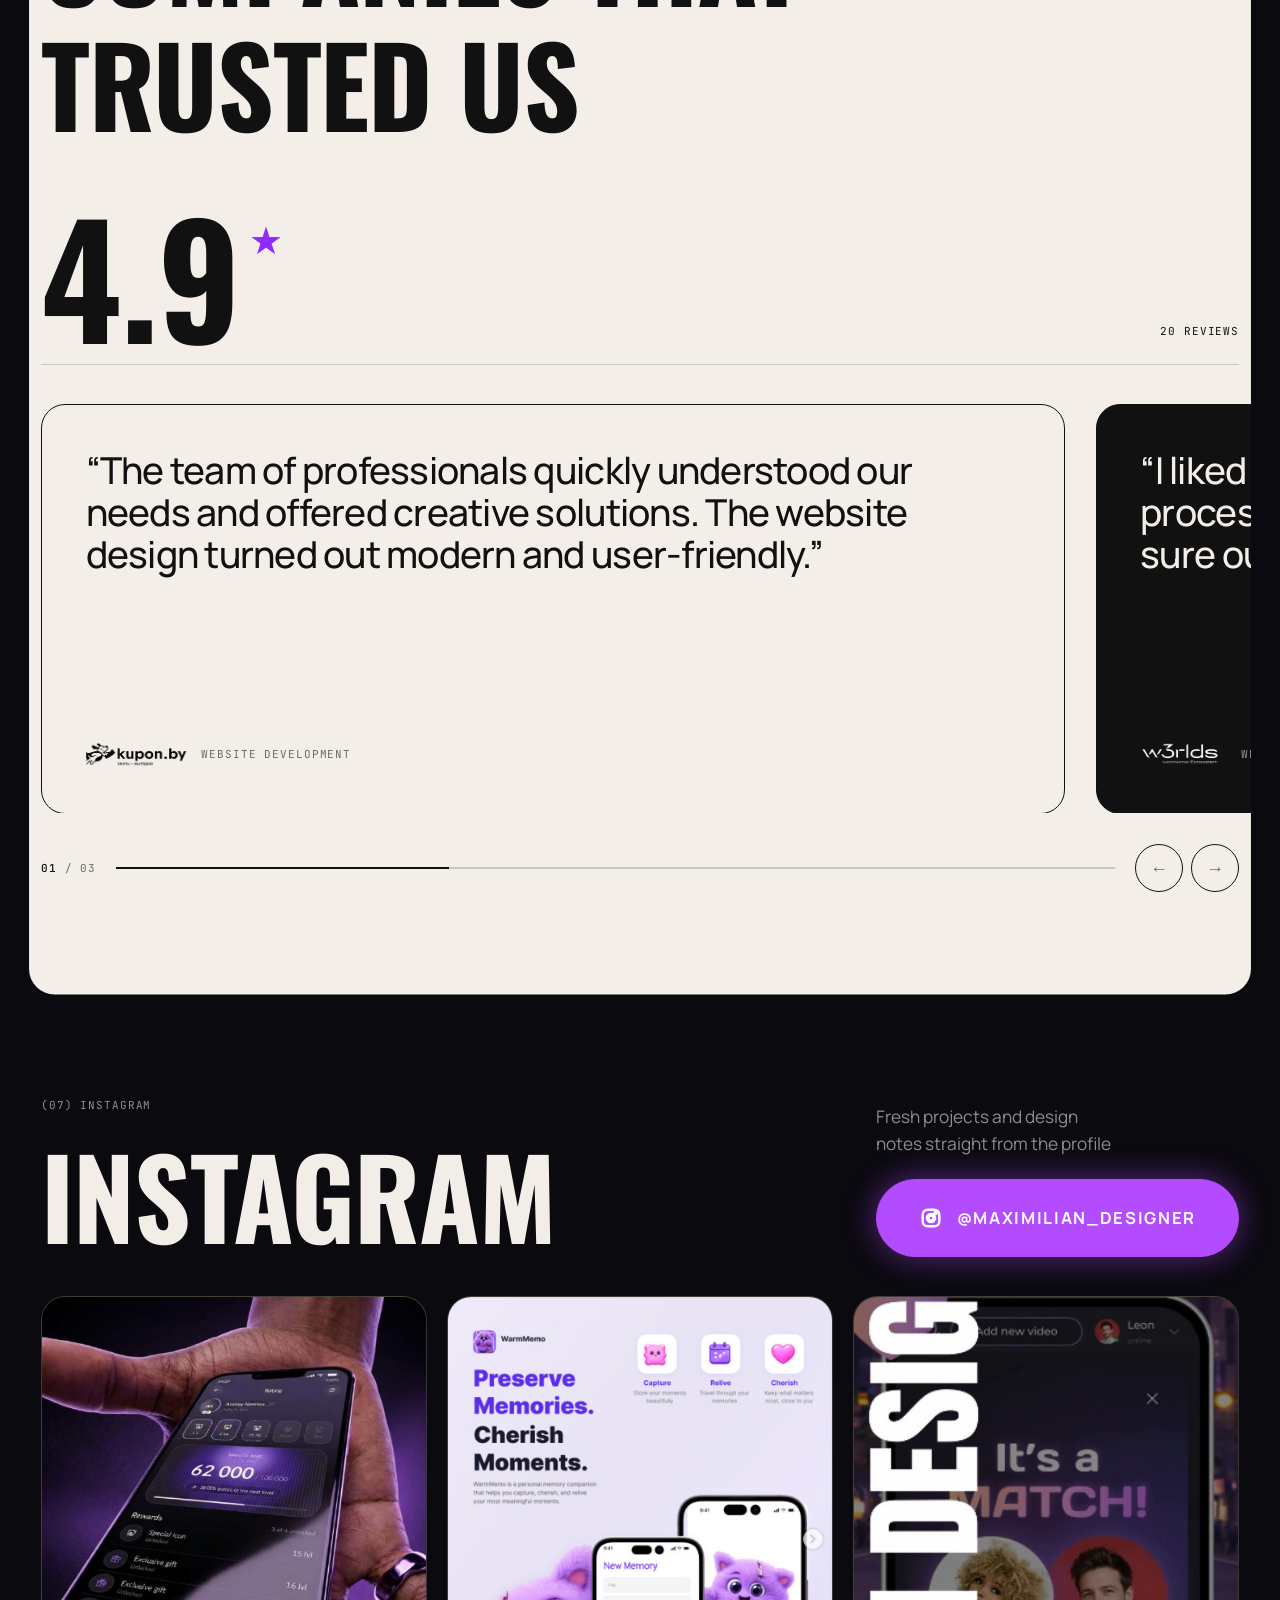
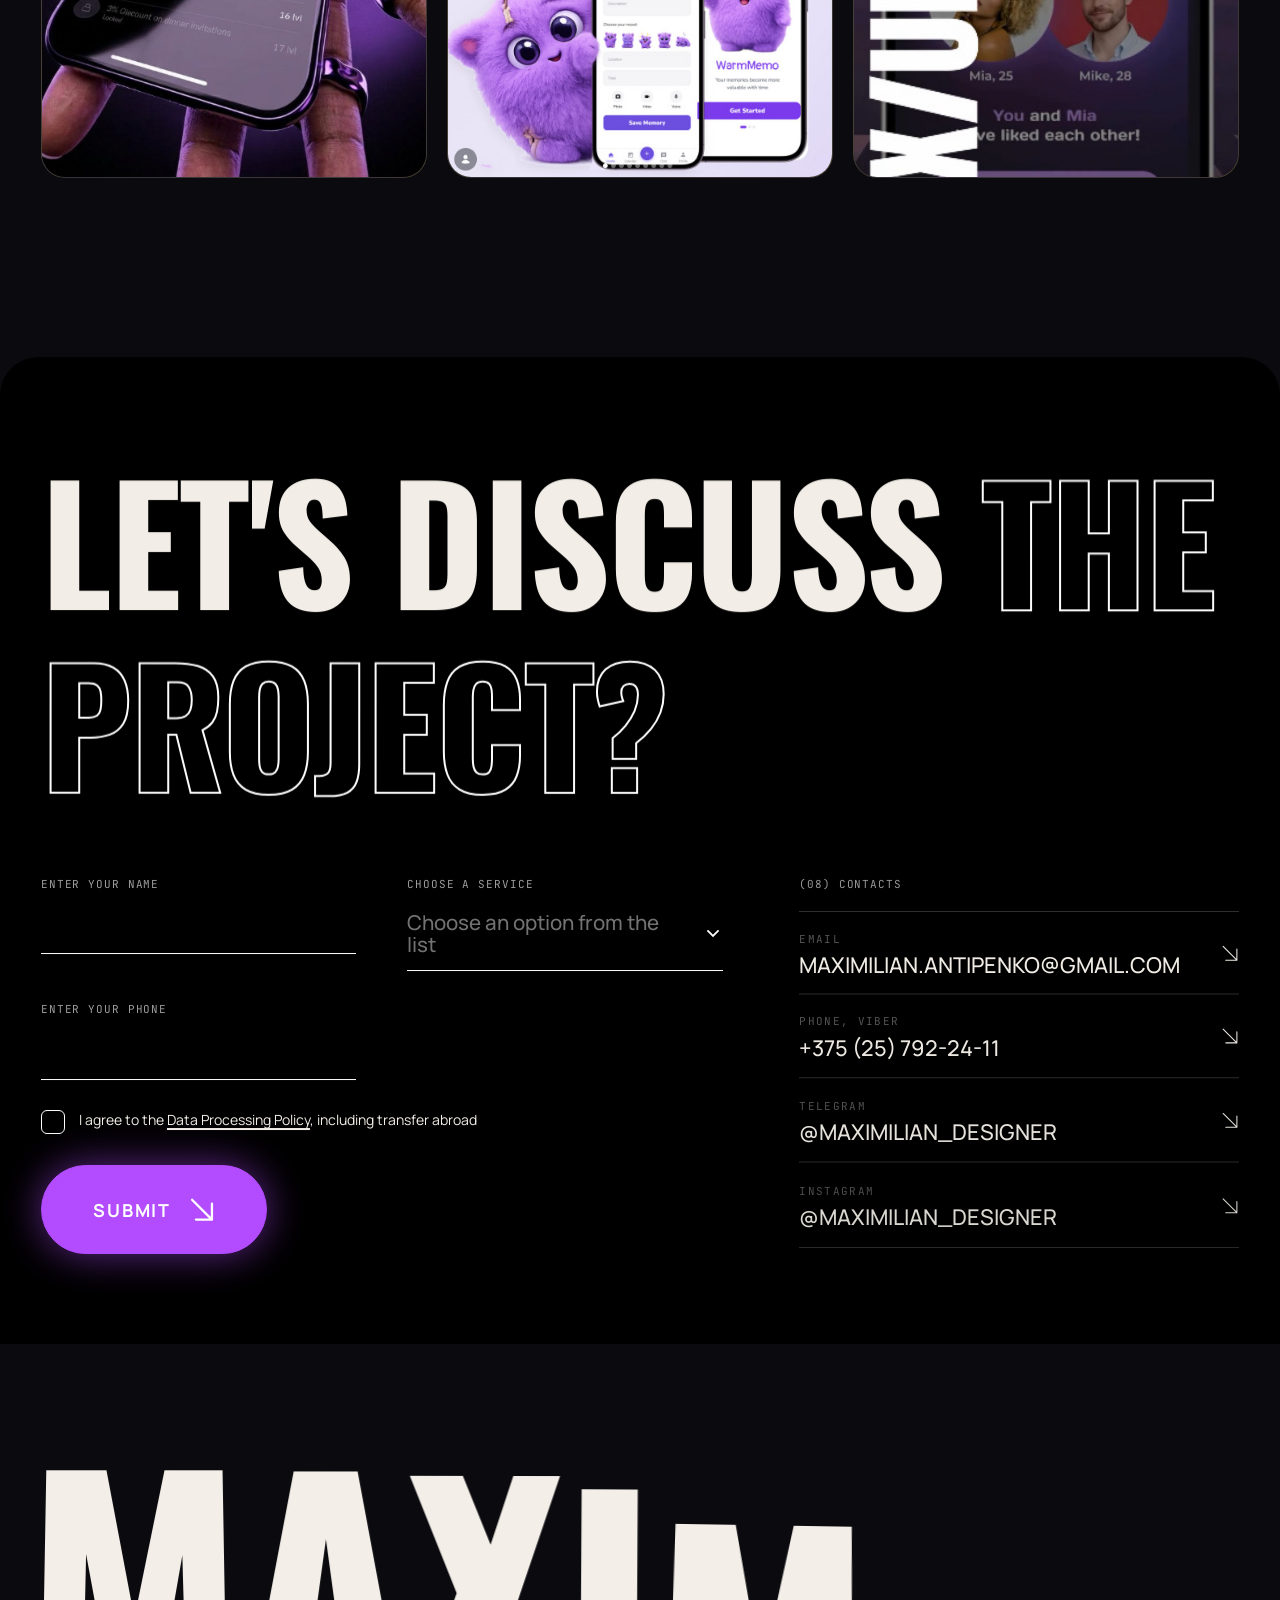
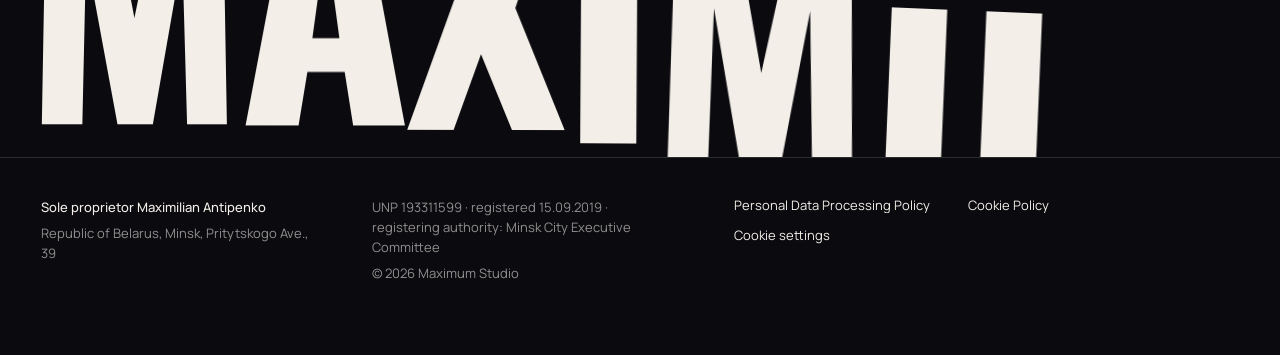
==== commit 94a89bac: "Mobile: bigger hero photo, compact buttons, outlined show-more, KPI on one line, full-width CTA Co-A" ====
--- a/en/index.html
+++ b/en/index.html
@@ -37,7 +37,7 @@
 <meta name="theme-color" content="#0B0A0F">
 <script>document.documentElement.classList.add("js");try{if(sessionStorage.getItem("v2pre")||/[?&]nopre/.test(location.search))document.documentElement.classList.add("nopre")}catch(e){}setTimeout(function(){if(!window.__v2)document.documentElement.classList.remove("js")},3000)</script>
 <link rel="stylesheet" href="../v2/css/fonts.css">
-<link rel="stylesheet" href="../v2/css/v2.css?v=2611112019">
+<link rel="stylesheet" href="../v2/css/v2.css?v=2611120951">
 </head>
 <body id="top">
 <div class="prog" id="prog"></div>
--- a/v2/css/v2.css
+++ b/v2/css/v2.css
@@ -632,3 +632,15 @@
 /* hero: небольшой зазор между заголовком и нижним блоком, подпись сверху всегда над фоном */
 @media(min-width:701px){.hero-h{font-size:min(16.2vw,calc((100vh - 330px)/2.28))}}
 .hero-top span{position:relative;z-index:5;text-shadow:0 1px 10px #0B0A0F}
+/* v16: мобильная версия — фото крупнее и выше, компактные кнопки, «показать больше» с обводкой, KPI в одну строку */
+@media(max-width:700px){
+.hero-ph{height:min(76vh,calc(100vw*1.62));margin-bottom:0}
+.hero-h{top:calc(24% - .93em)}
+.hero-cta .btn-lg,.hs-end .btn-lg,.cta-wide-wrap .btn-lg,.fb .btn-send{padding:15px 22px;font-size:14px;gap:12px;min-height:0}
+.hero-cta .btn-lg svg,.hs-end .btn-lg svg,.cta-wide-wrap .btn-lg svg,.fb .btn-send svg{width:18px;height:18px}
+.cta-wide-wrap{display:block}.cta-wide-wrap .btn-lg{width:100%}
+.kpis b{font-size:clamp(24px,7.4vw,40px);white-space:nowrap}
+}
+.btn.hs-more,.btn-lg.hs-more{background:transparent;border:1.5px solid #fff;color:#fff;box-shadow:none}
+.btn.hs-more::before{display:none}
+.btn.hs-more:hover{background:rgba(255,255,255,.1);color:#fff;border-color:#fff;box-shadow:none}
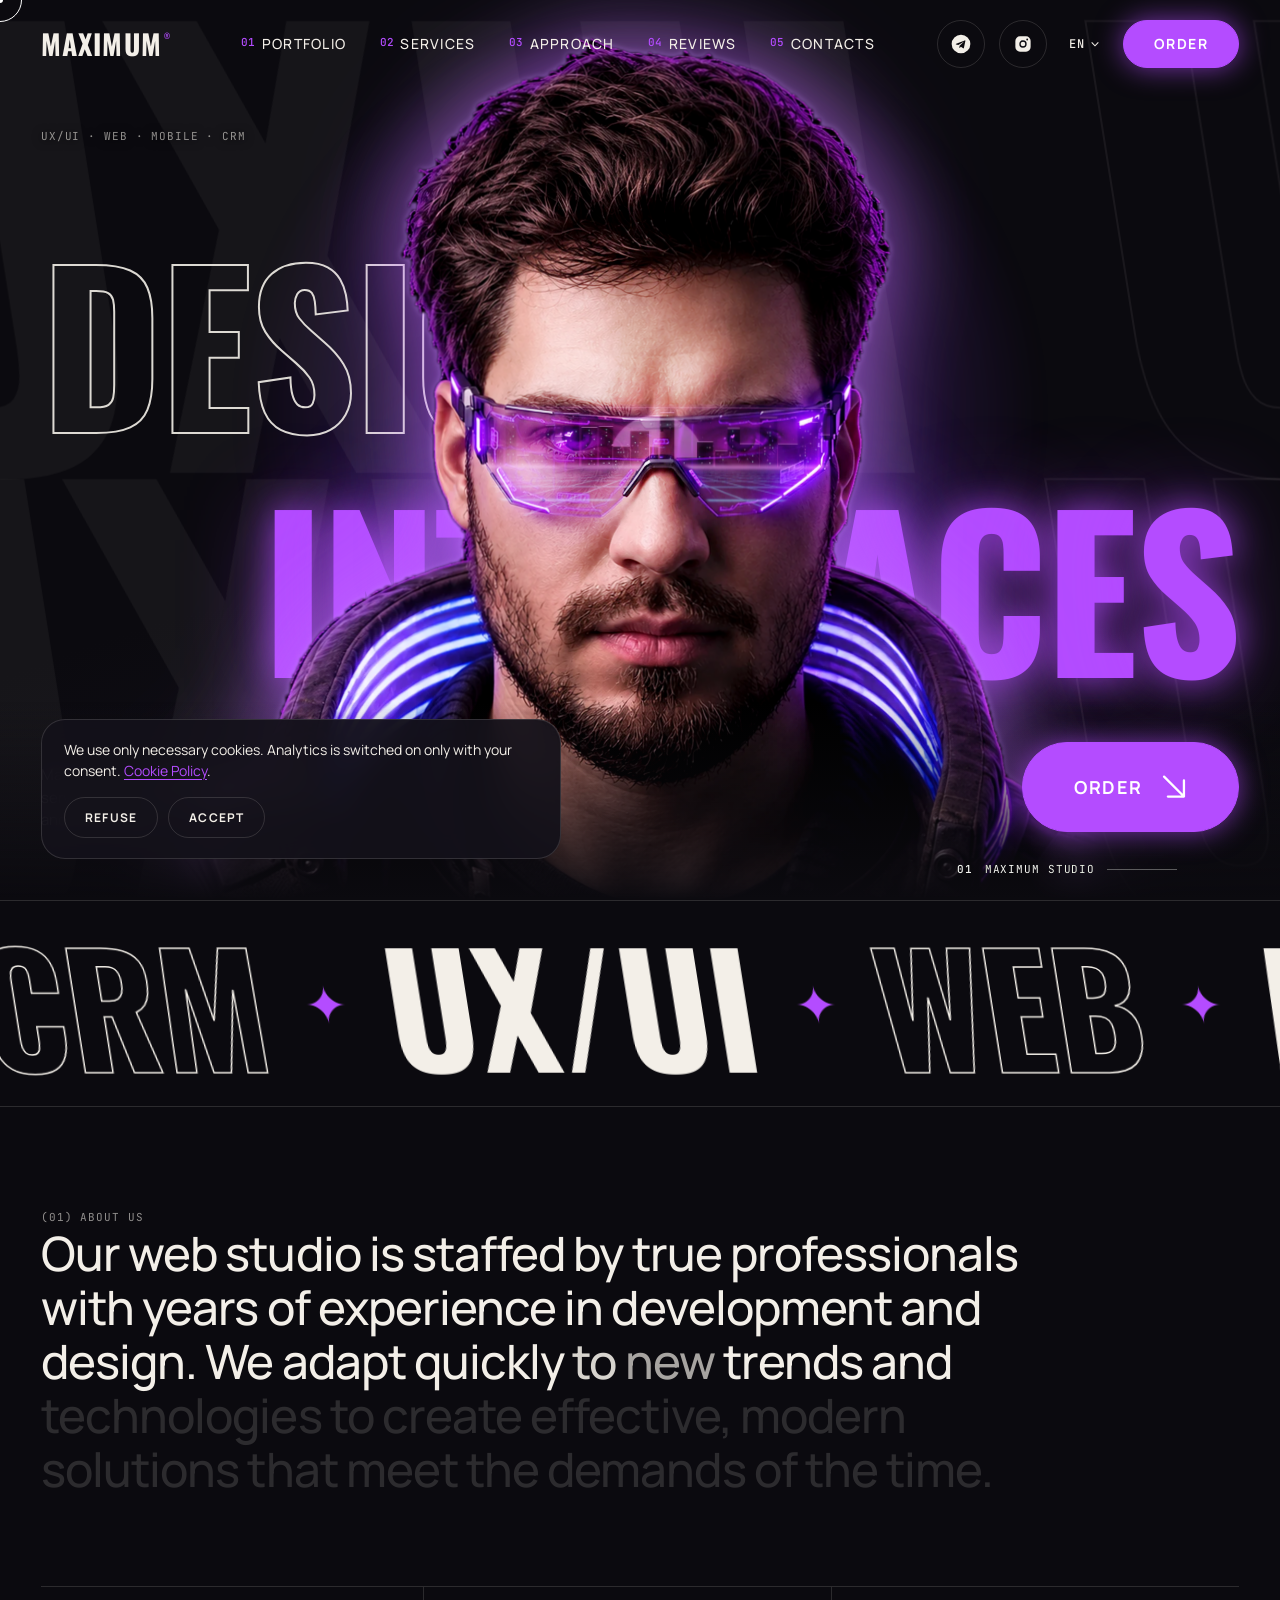
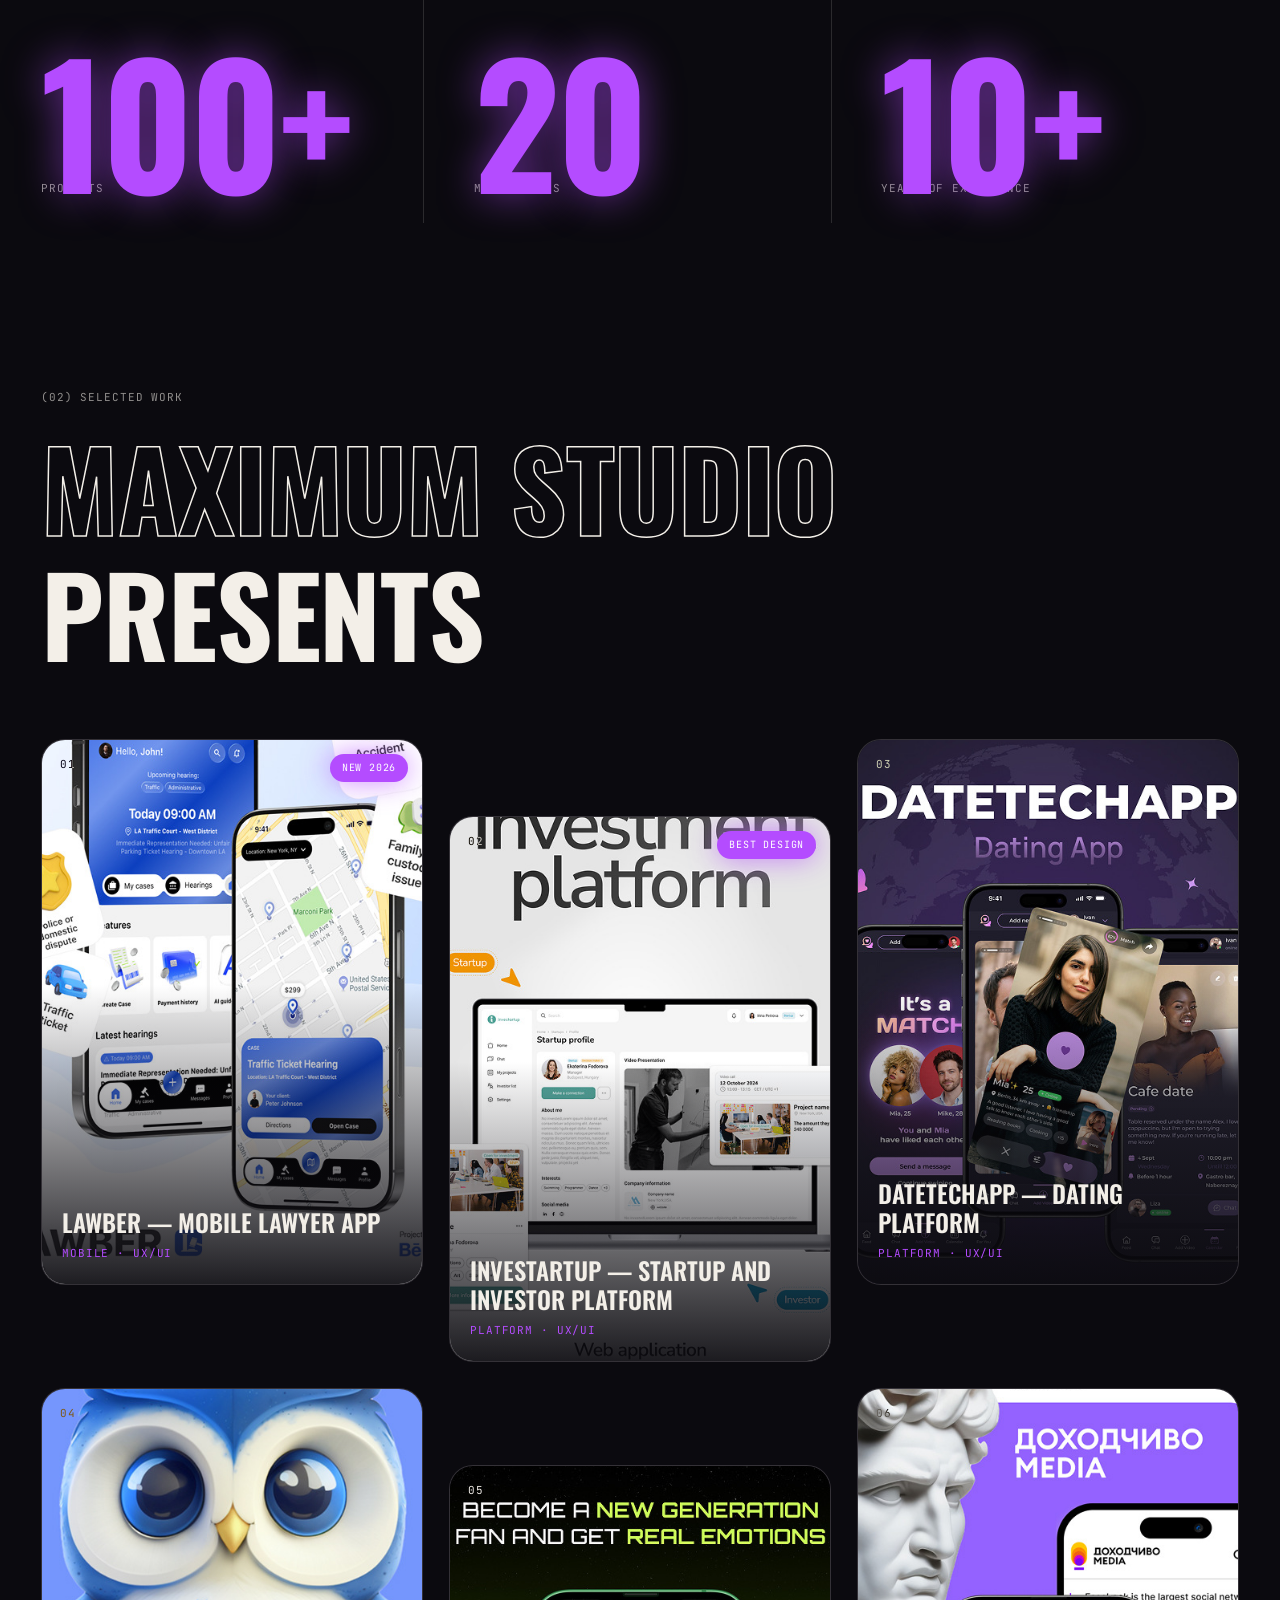
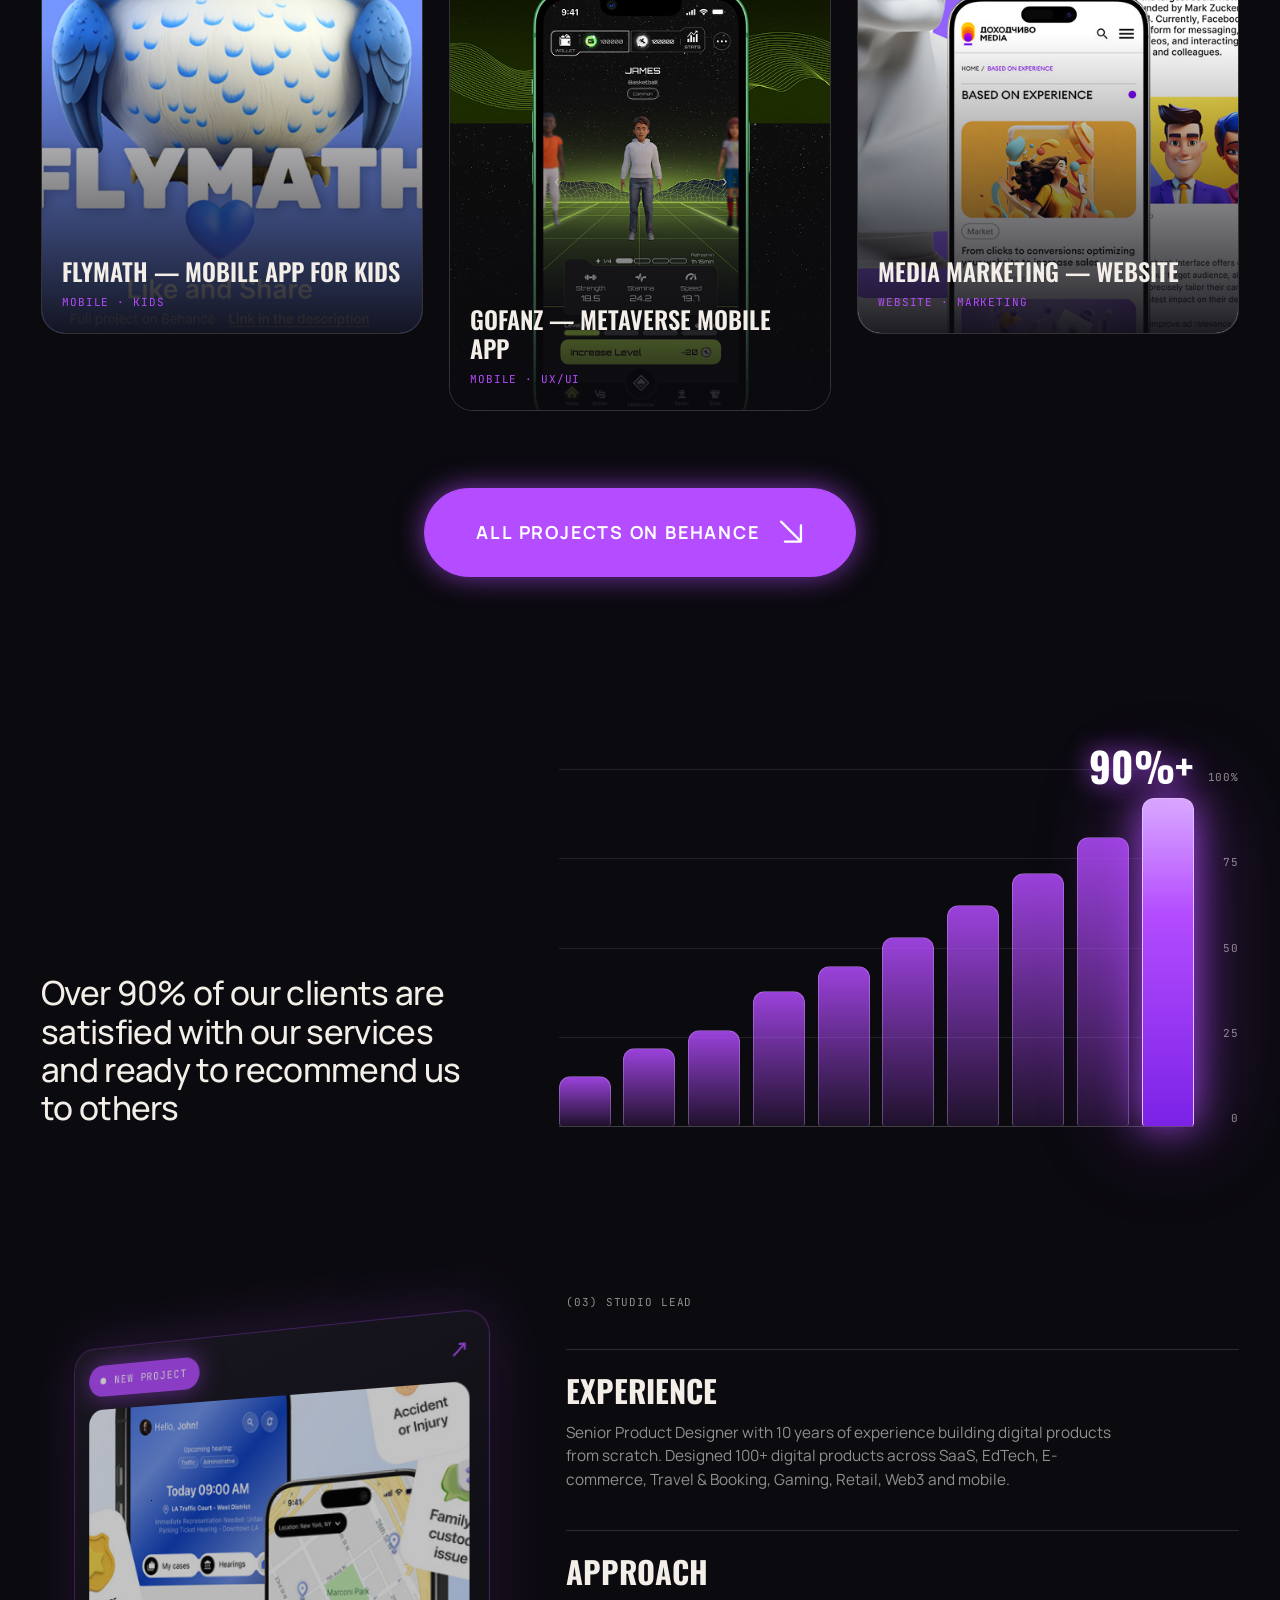
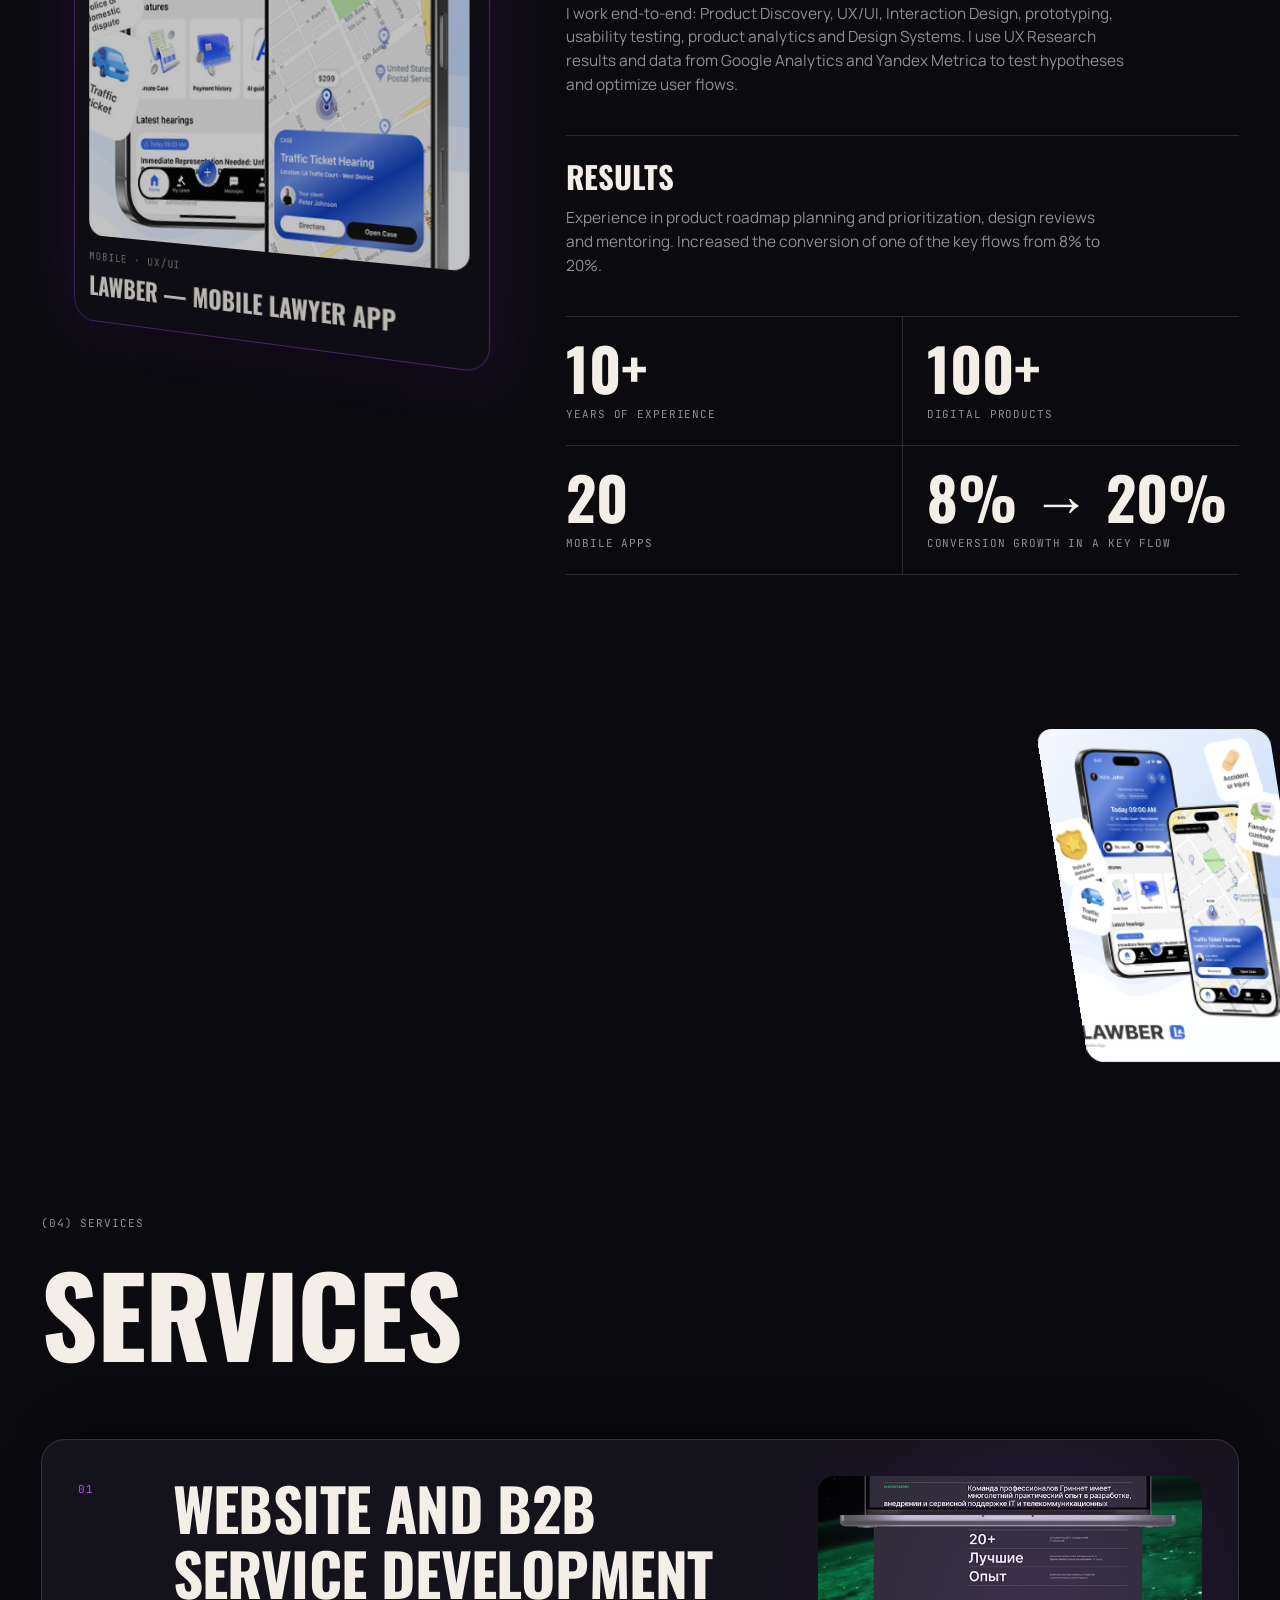
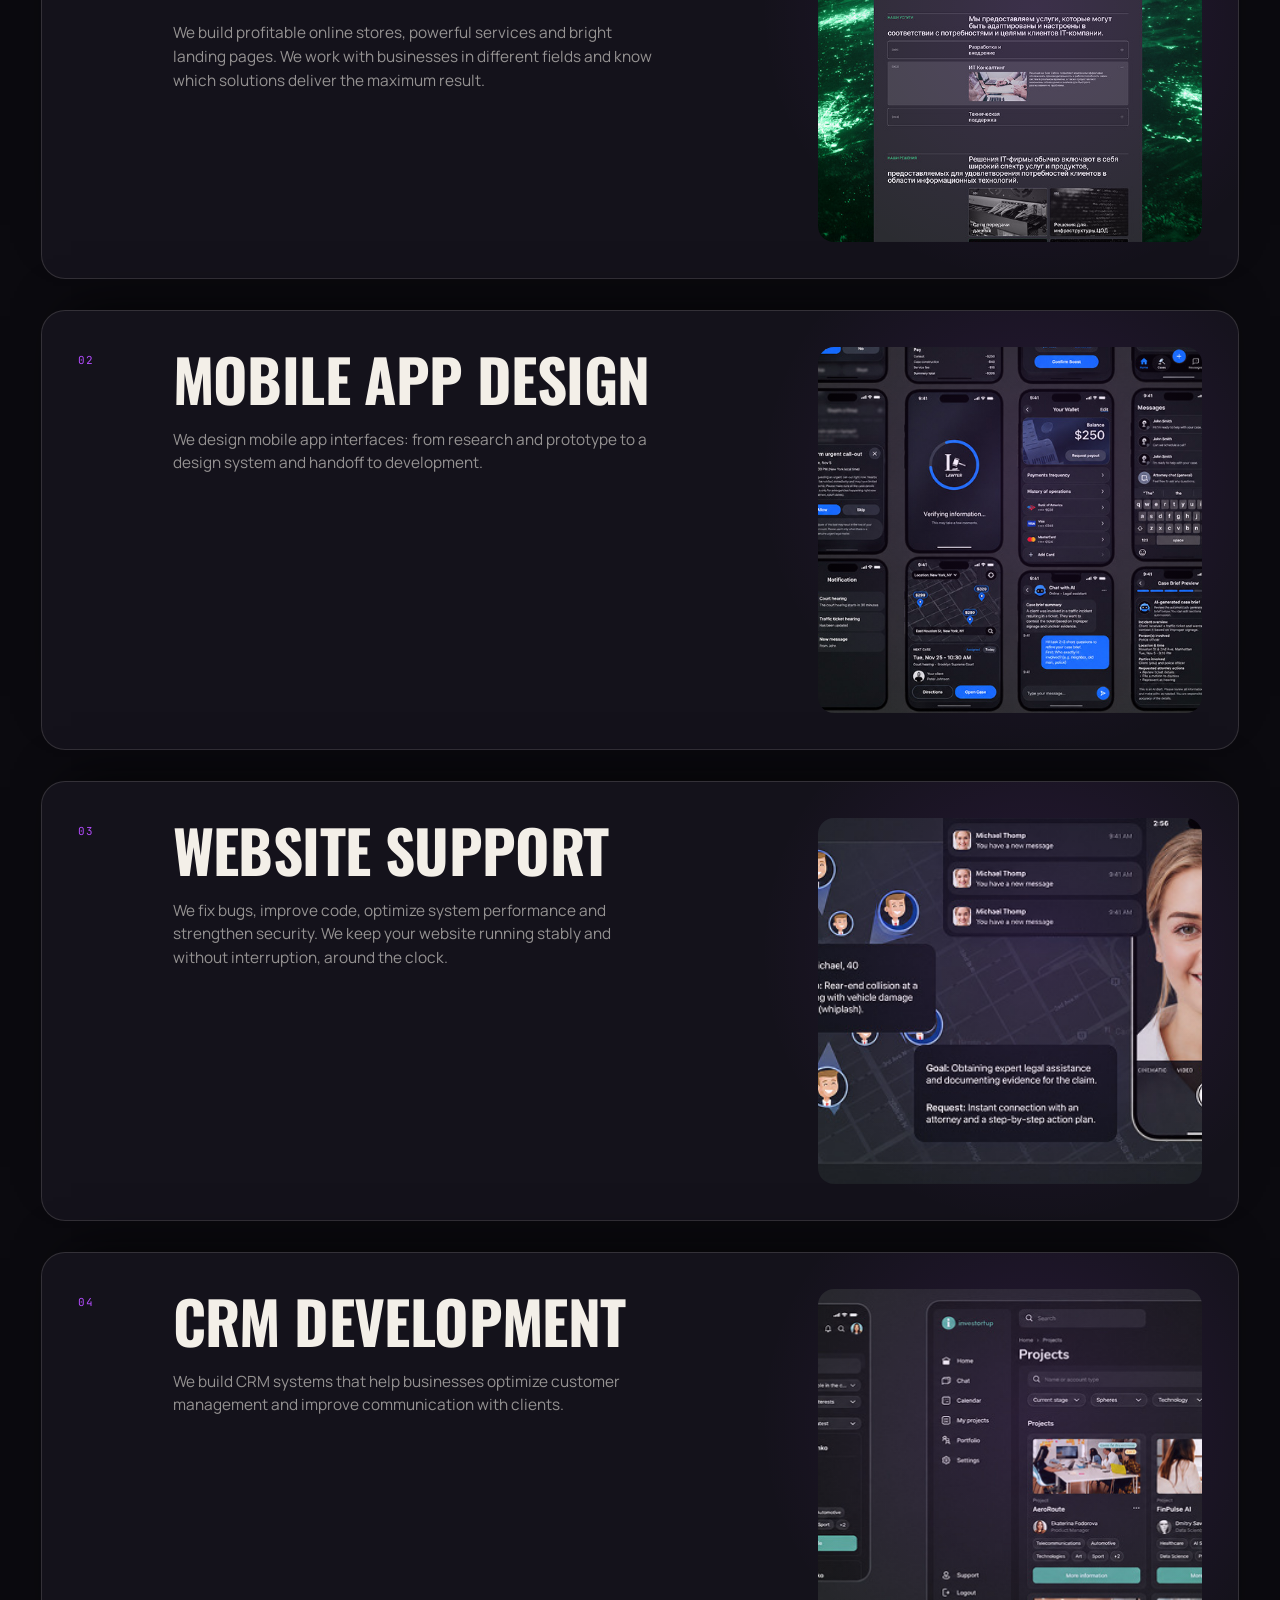
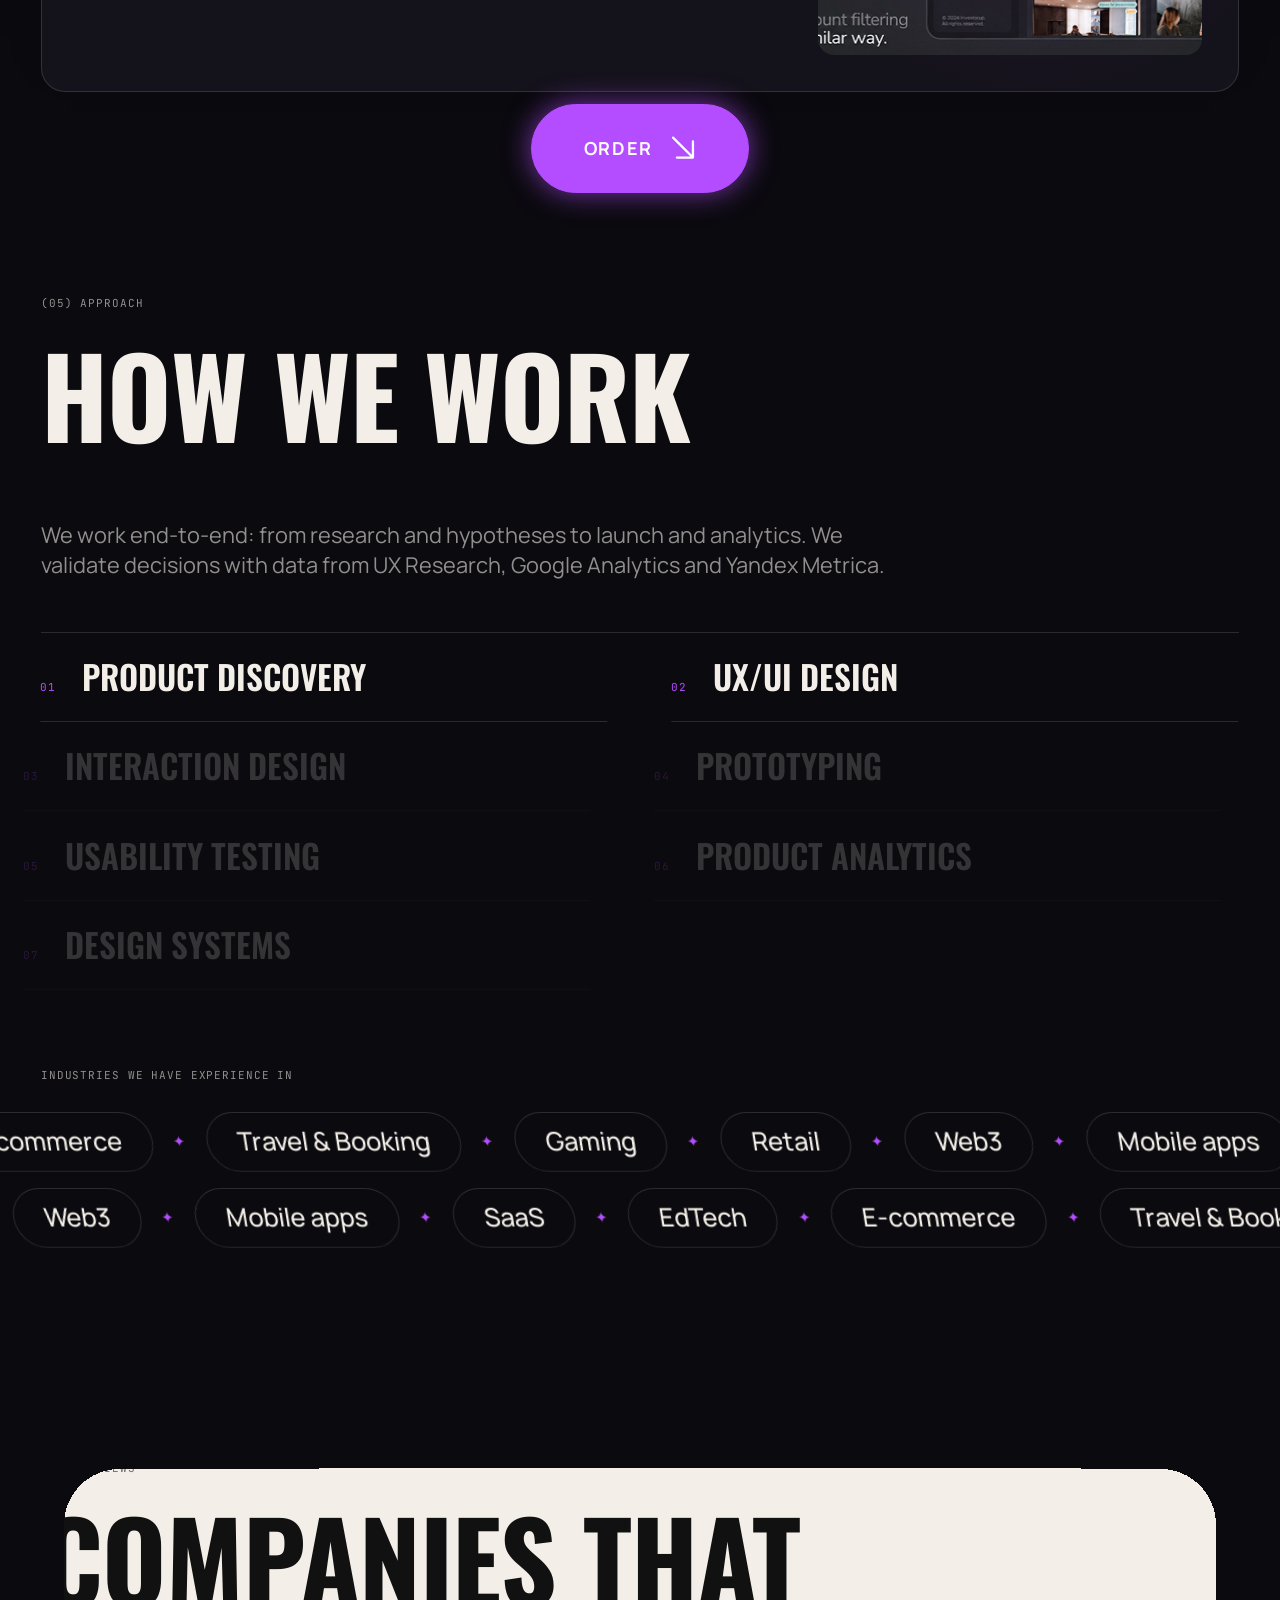
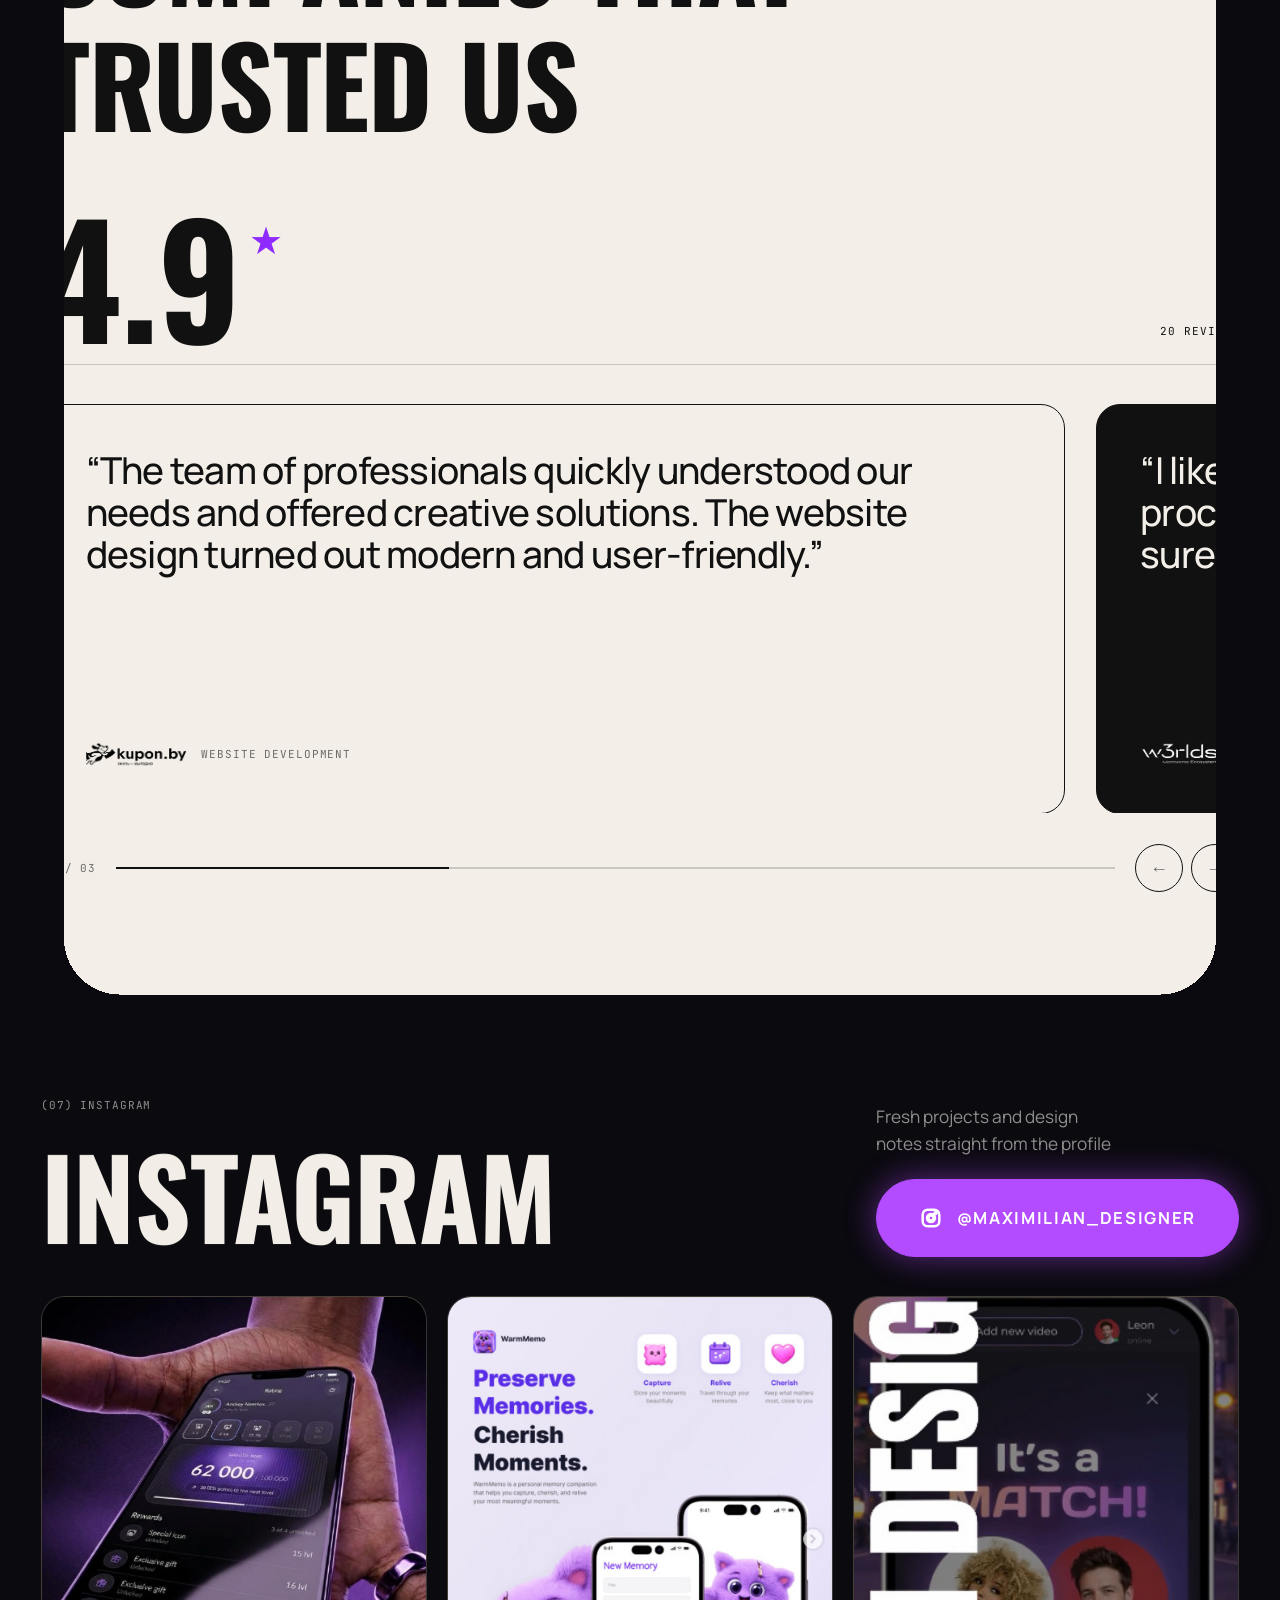
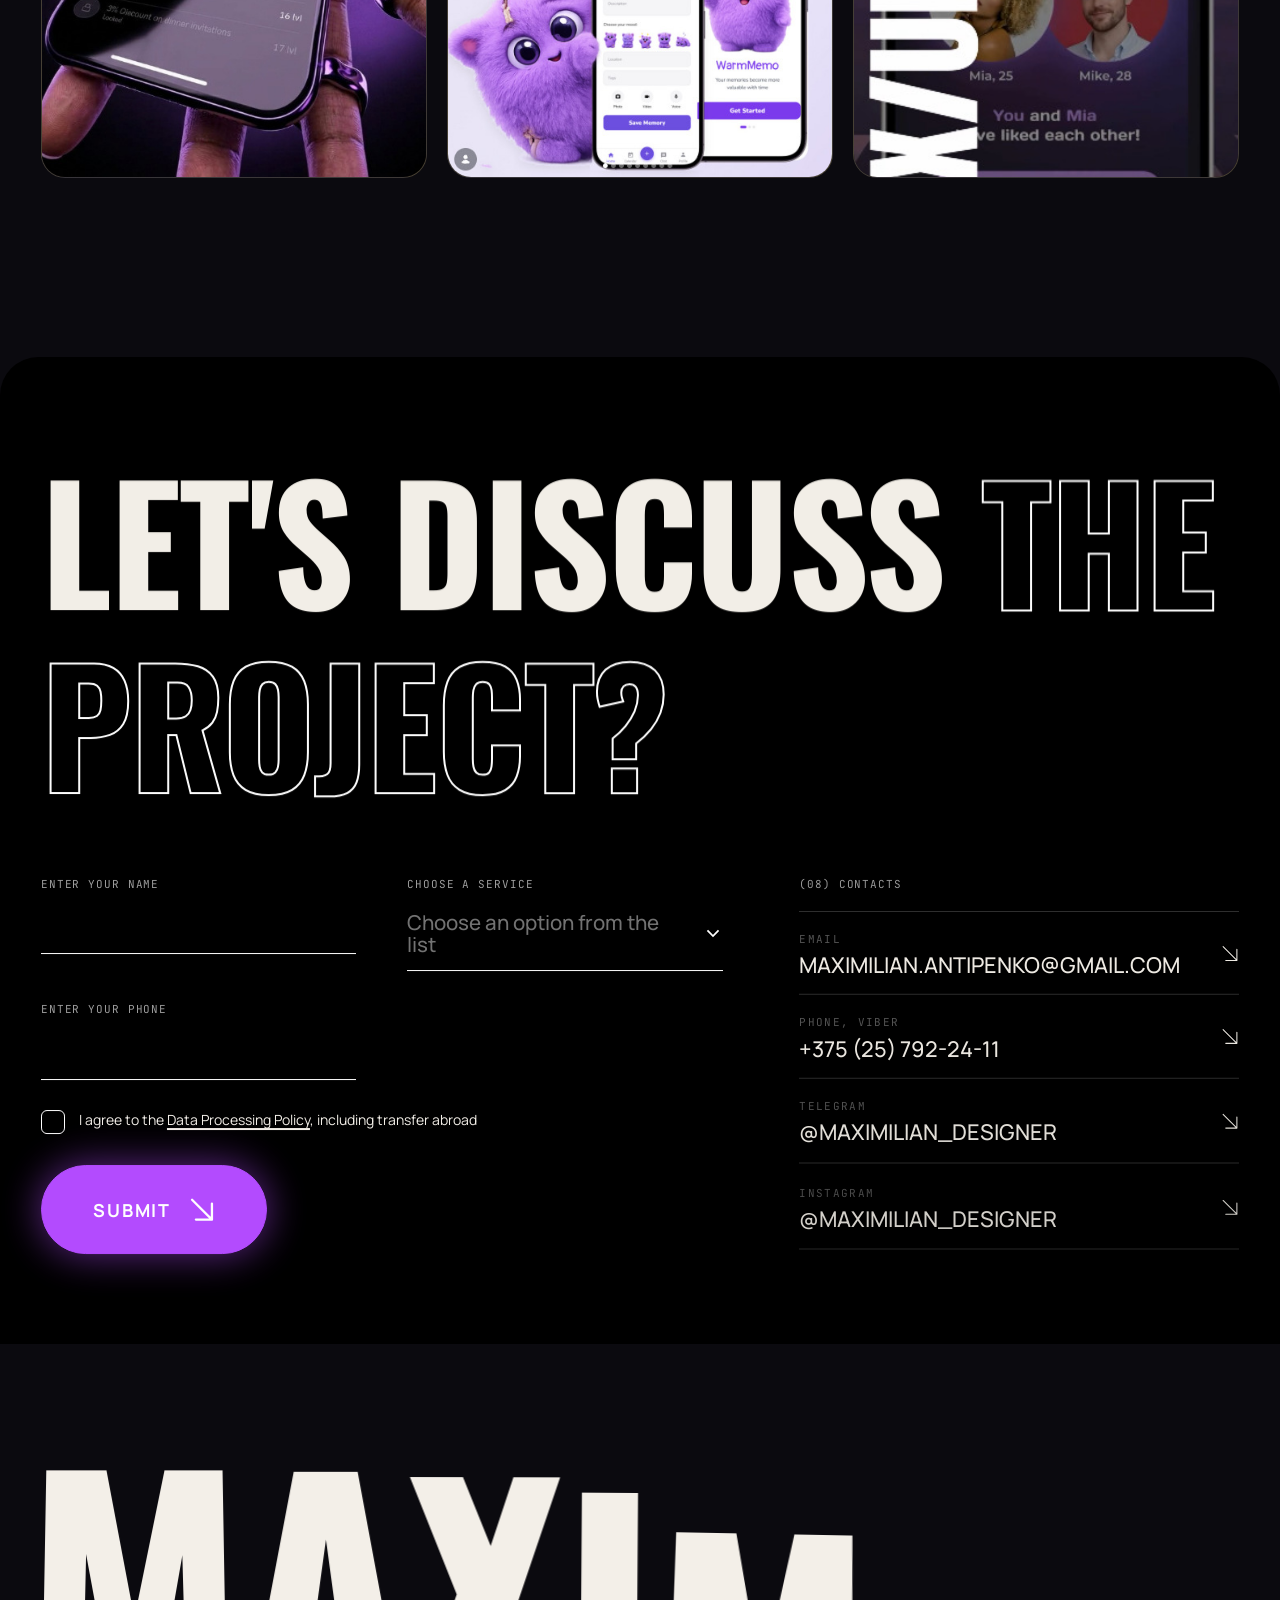
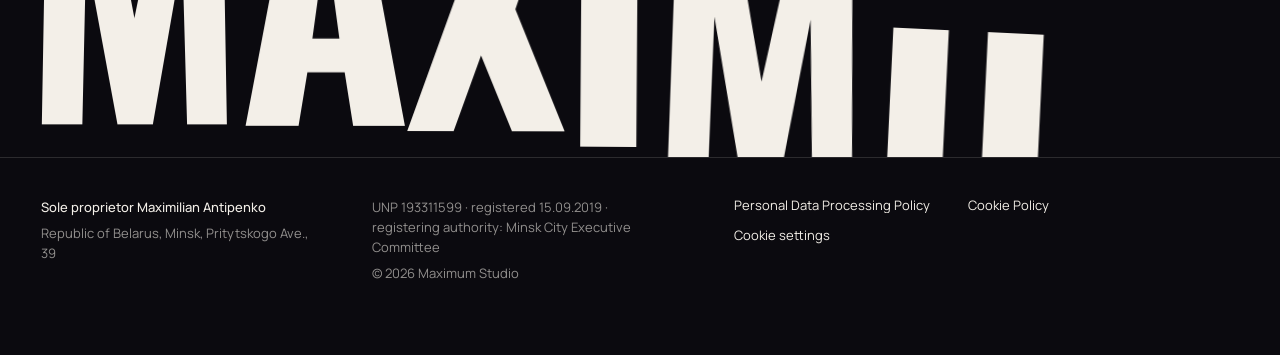
==== commit 2e40febc: "Desktop hero: lift Order button to avoid touching the side label Co-Authored-By: Claude Sonnet 5.5 <" ====
--- a/en/index.html
+++ b/en/index.html
@@ -37,7 +37,7 @@
 <meta name="theme-color" content="#0B0A0F">
 <script>document.documentElement.classList.add("js");try{if(sessionStorage.getItem("v2pre")||/[?&]nopre/.test(location.search))document.documentElement.classList.add("nopre")}catch(e){}setTimeout(function(){if(!window.__v2)document.documentElement.classList.remove("js")},3000)</script>
 <link rel="stylesheet" href="../v2/css/fonts.css">
-<link rel="stylesheet" href="../v2/css/v2.css?v=2611120951">
+<link rel="stylesheet" href="../v2/css/v2.css?v=2611131516">
 </head>
 <body id="top">
 <div class="prog" id="prog"></div>
--- a/v2/css/v2.css
+++ b/v2/css/v2.css
@@ -644,3 +644,5 @@
 .btn.hs-more,.btn-lg.hs-more{background:transparent;border:1.5px solid #fff;color:#fff;box-shadow:none}
 .btn.hs-more::before{display:none}
 .btn.hs-more:hover{background:rgba(255,255,255,.1);color:#fff;border-color:#fff;box-shadow:none}
+/* v17: десктоп — кнопка «Заказать» внизу справа поднята, не касается подписи «01 Maximum Studio» */
+@media(min-width:1024px){.hero-bot{padding-bottom:30px}.hero-h{font-size:min(16.2vw,calc((100vh - 372px)/2.28))}}
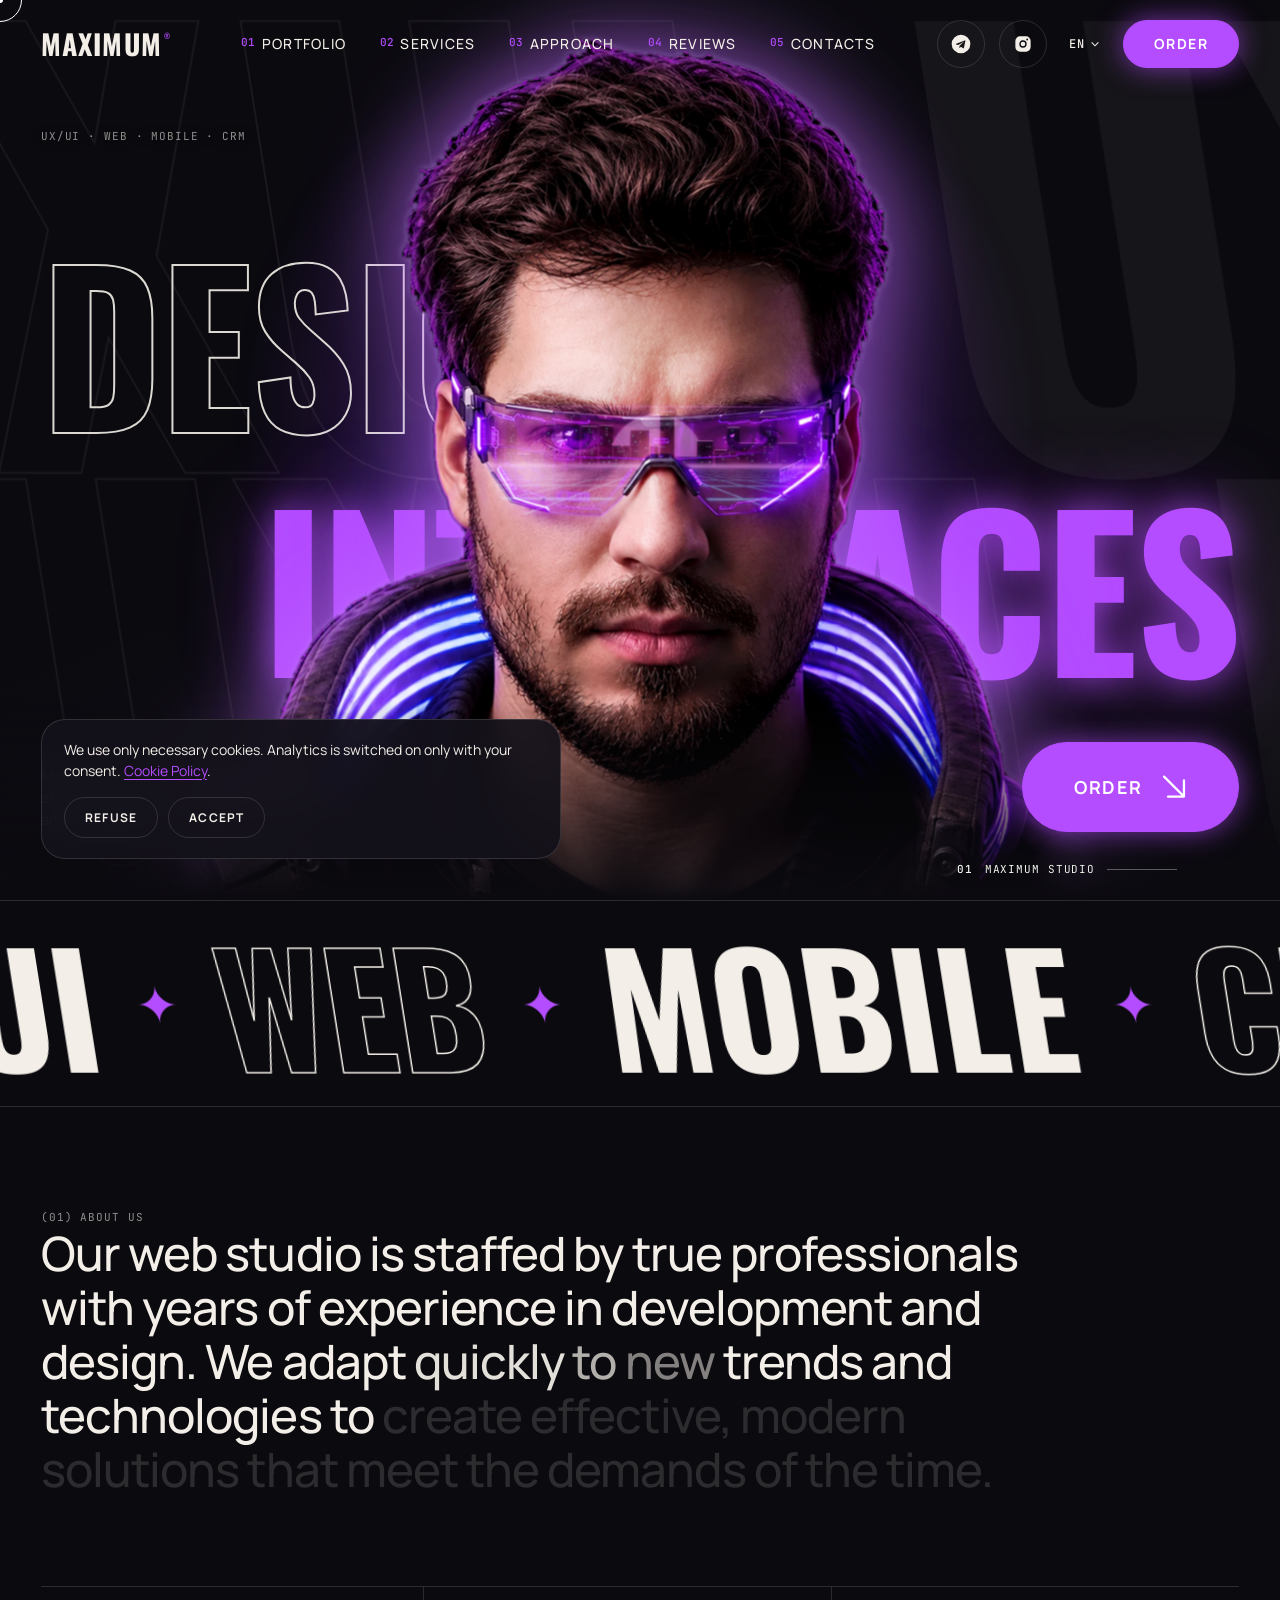
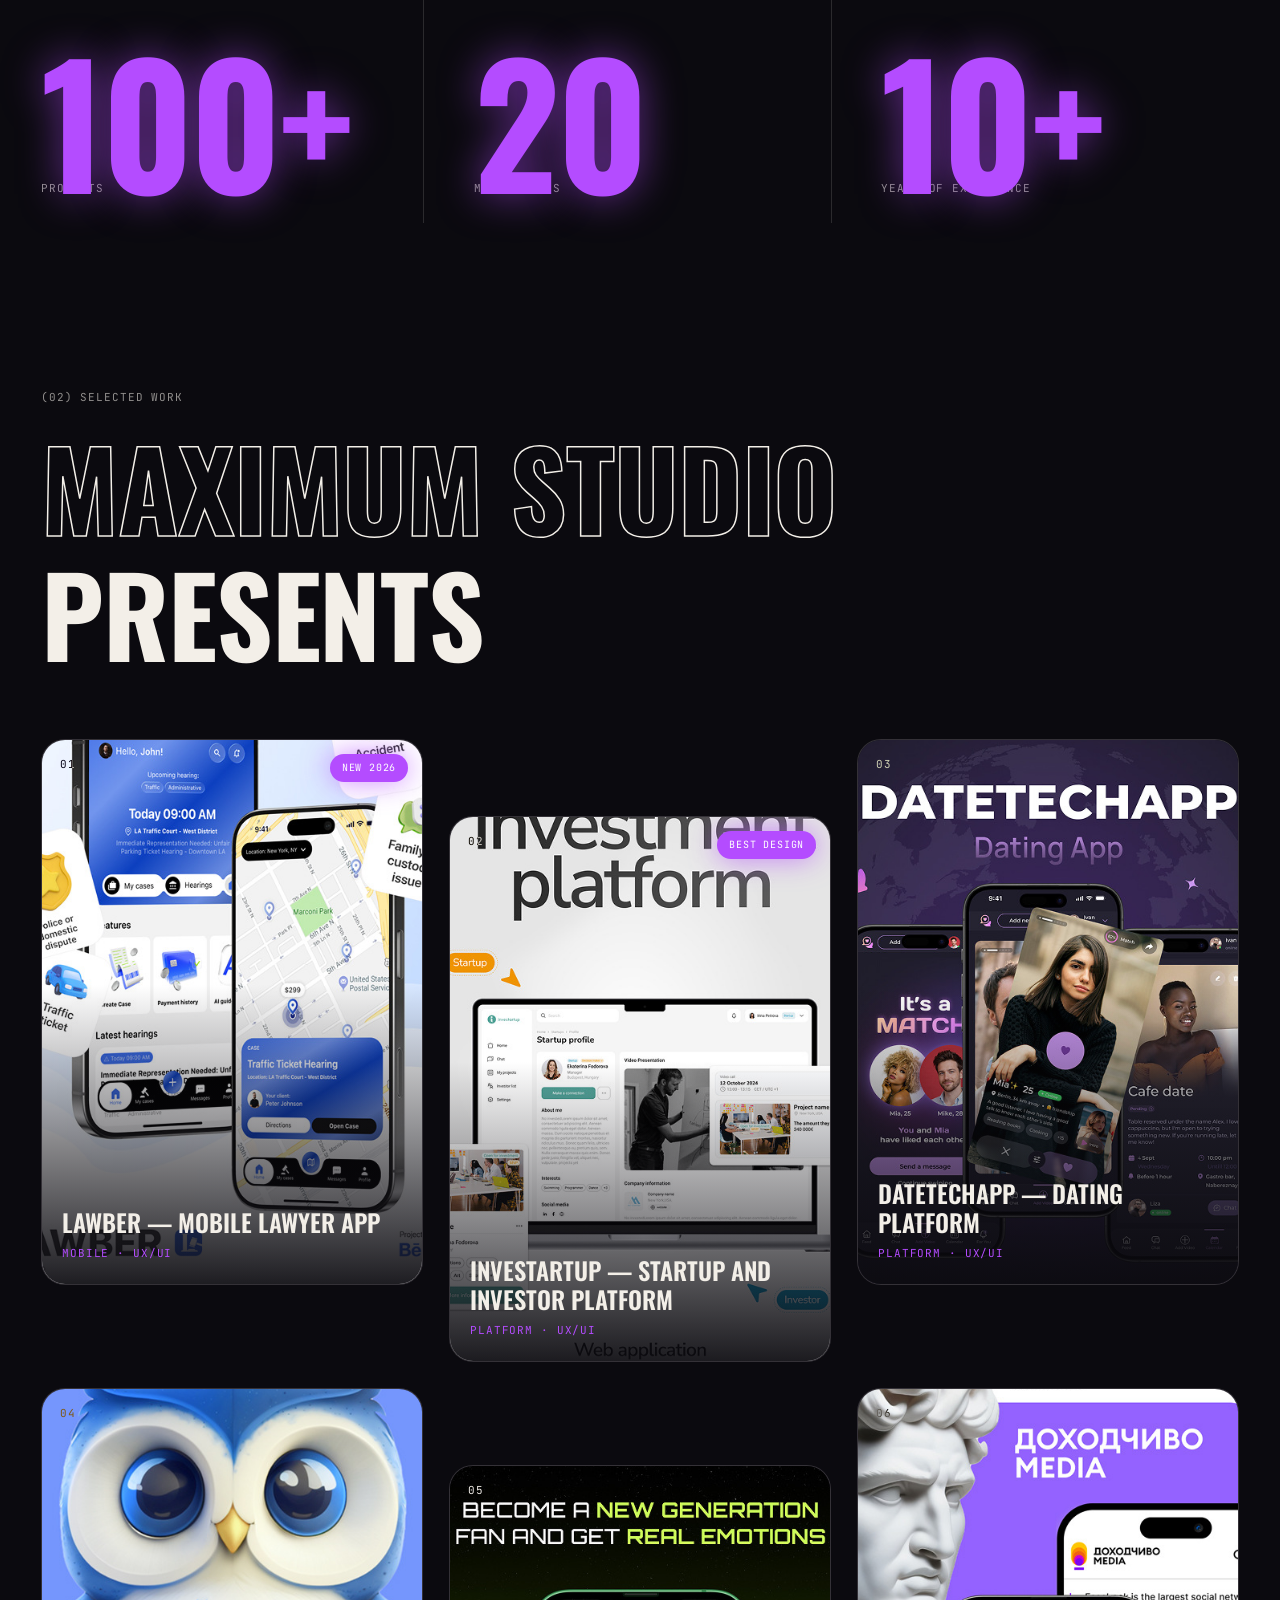
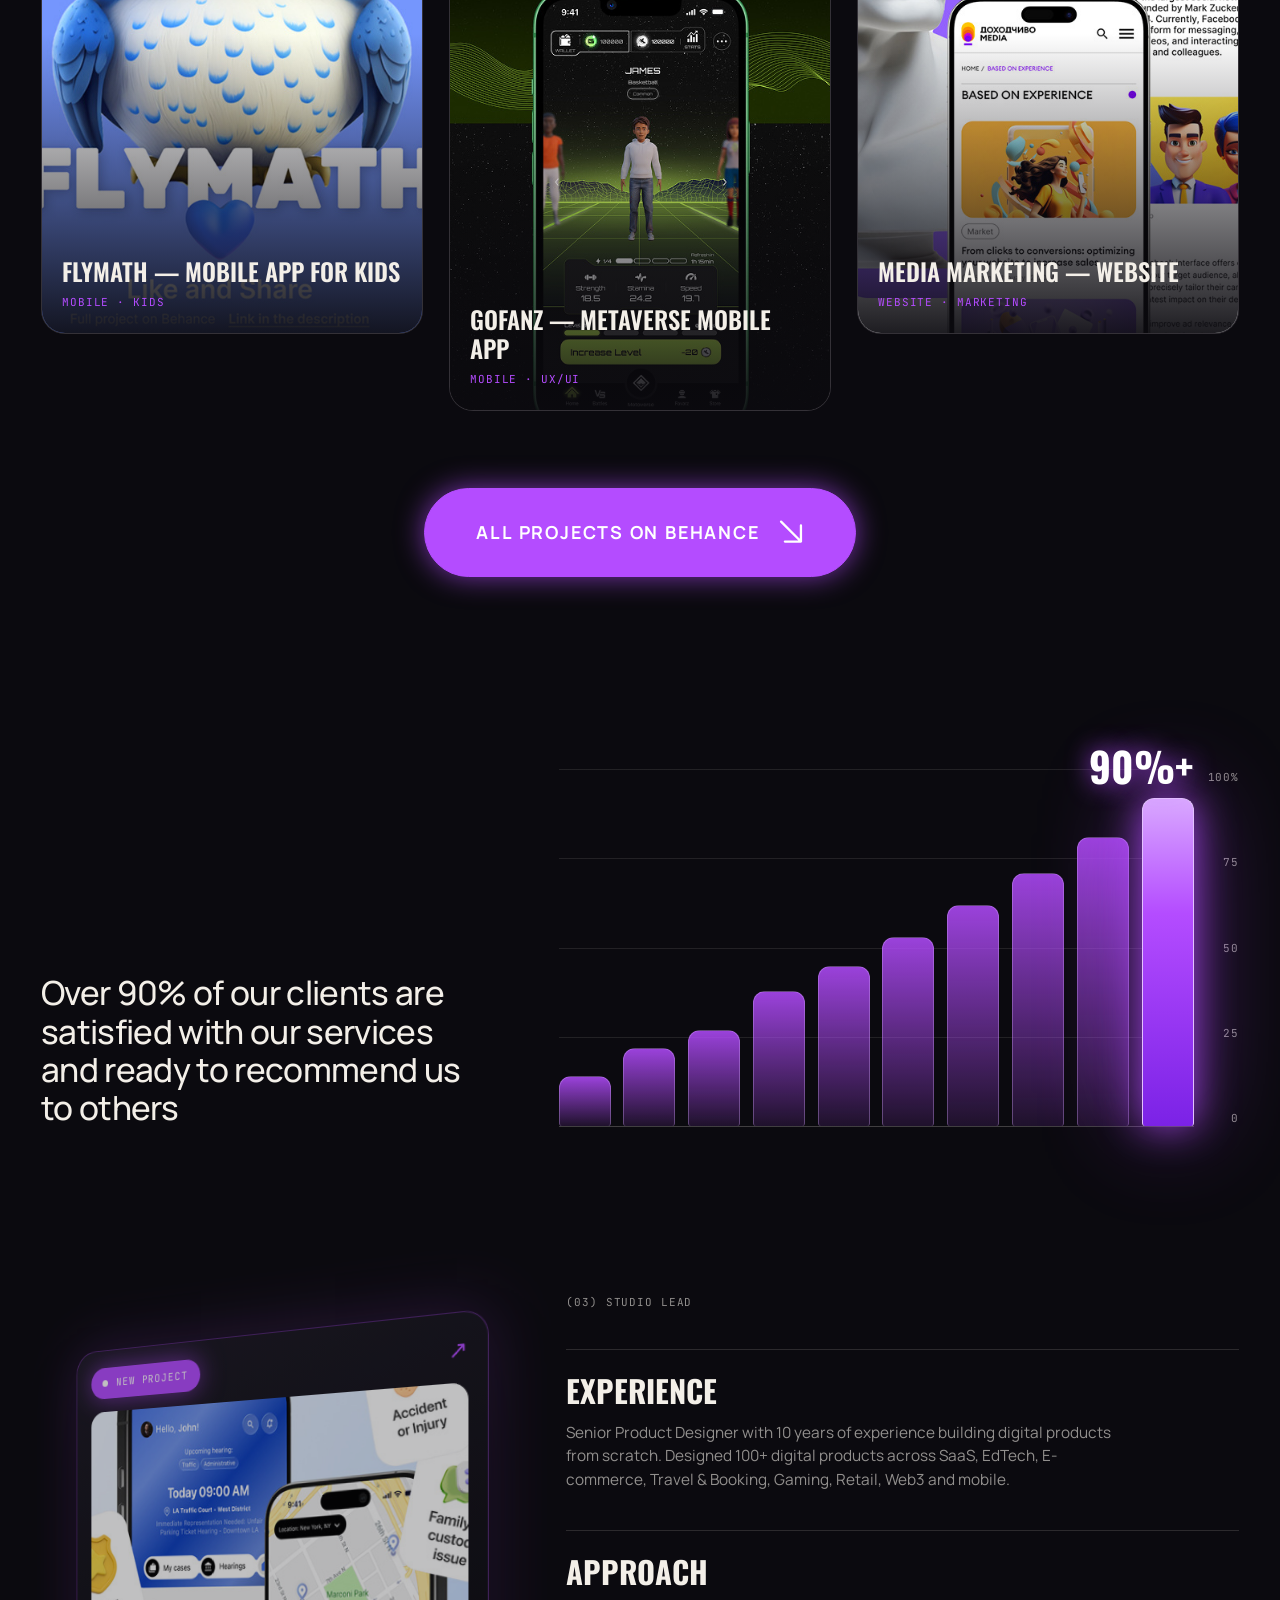
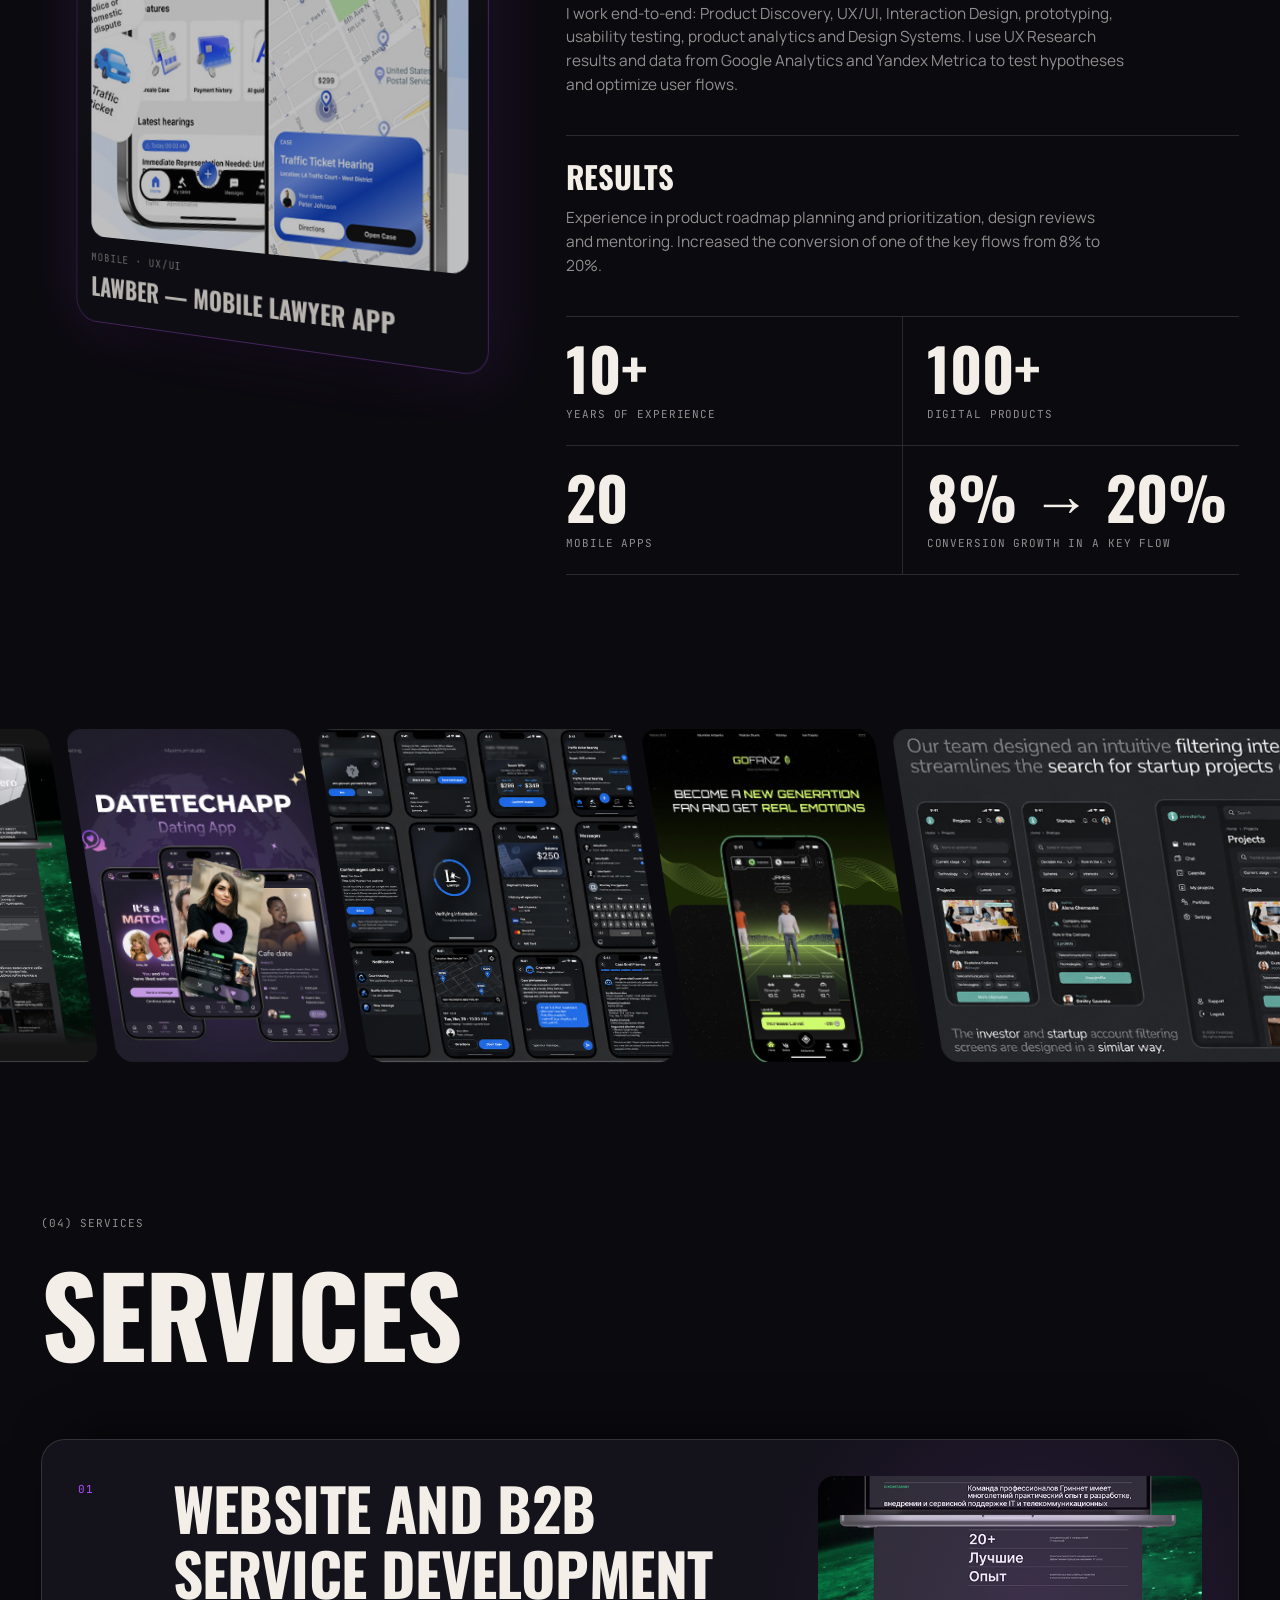
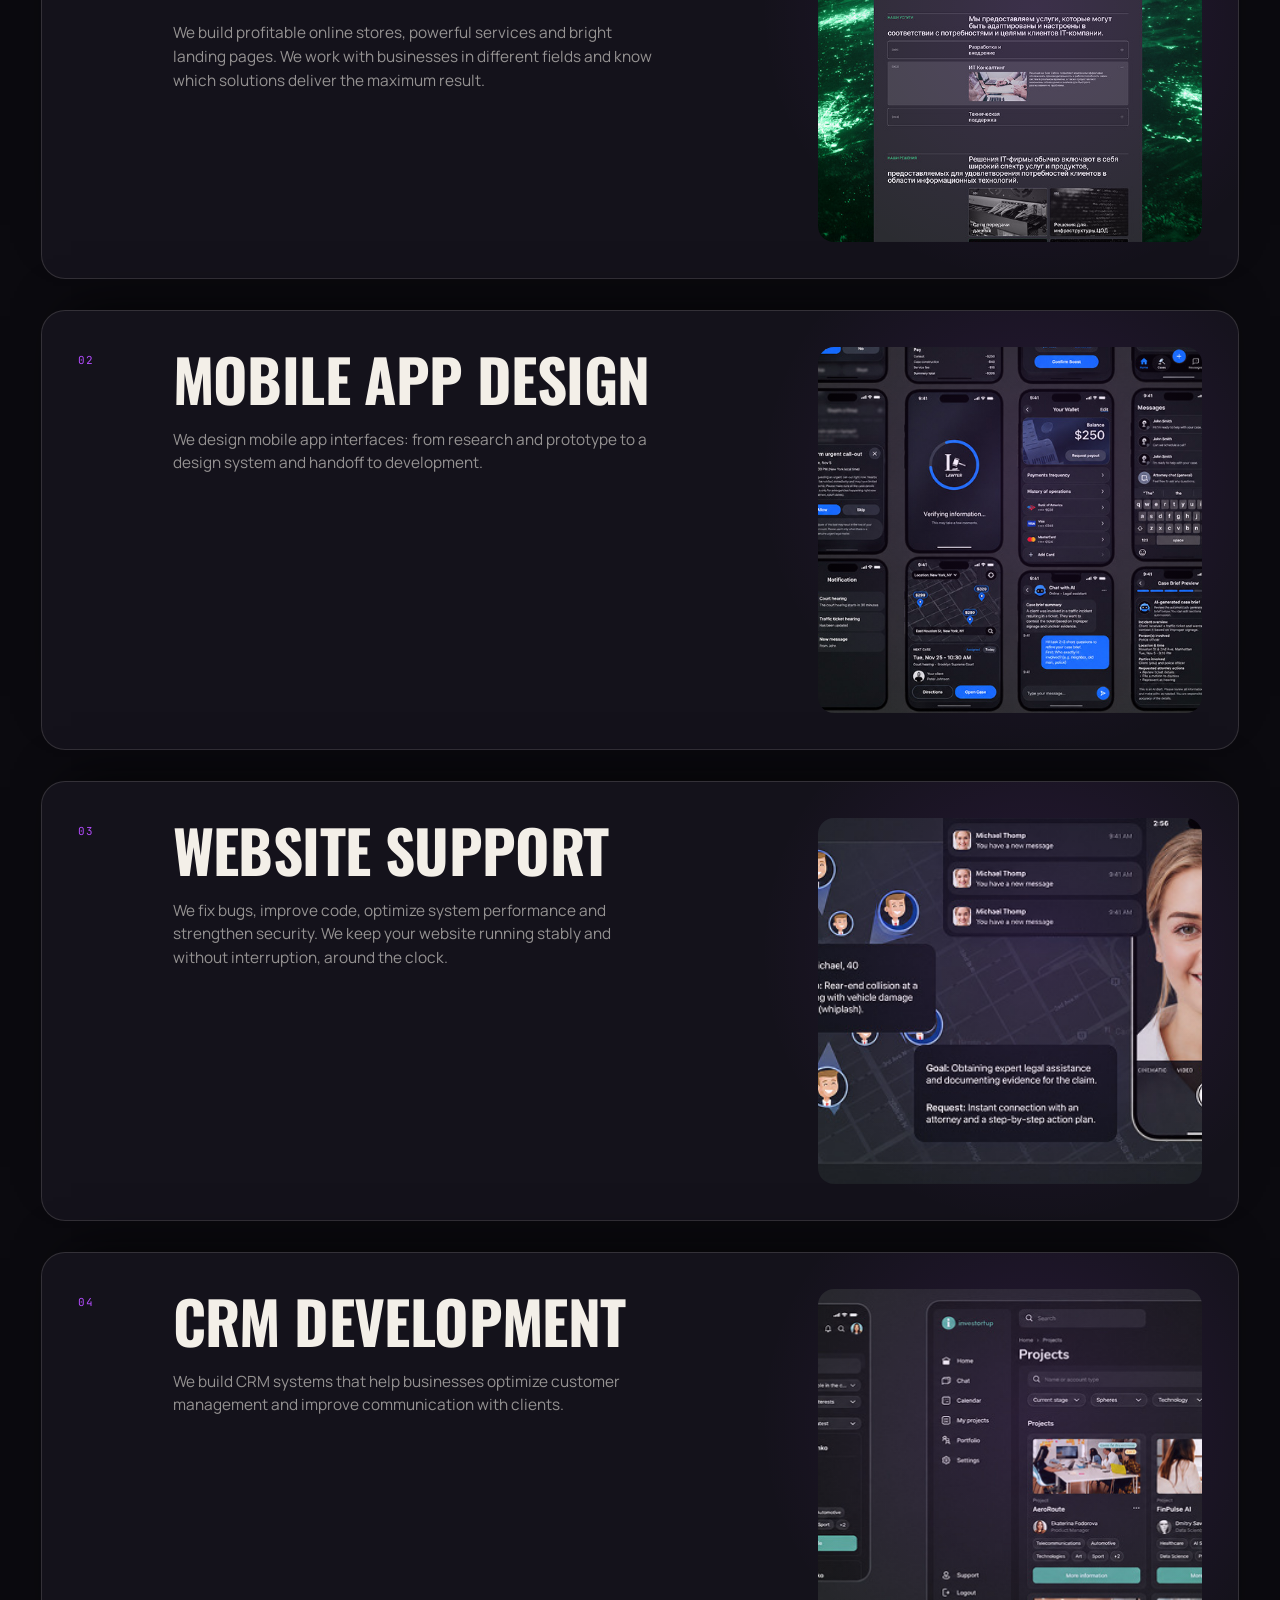
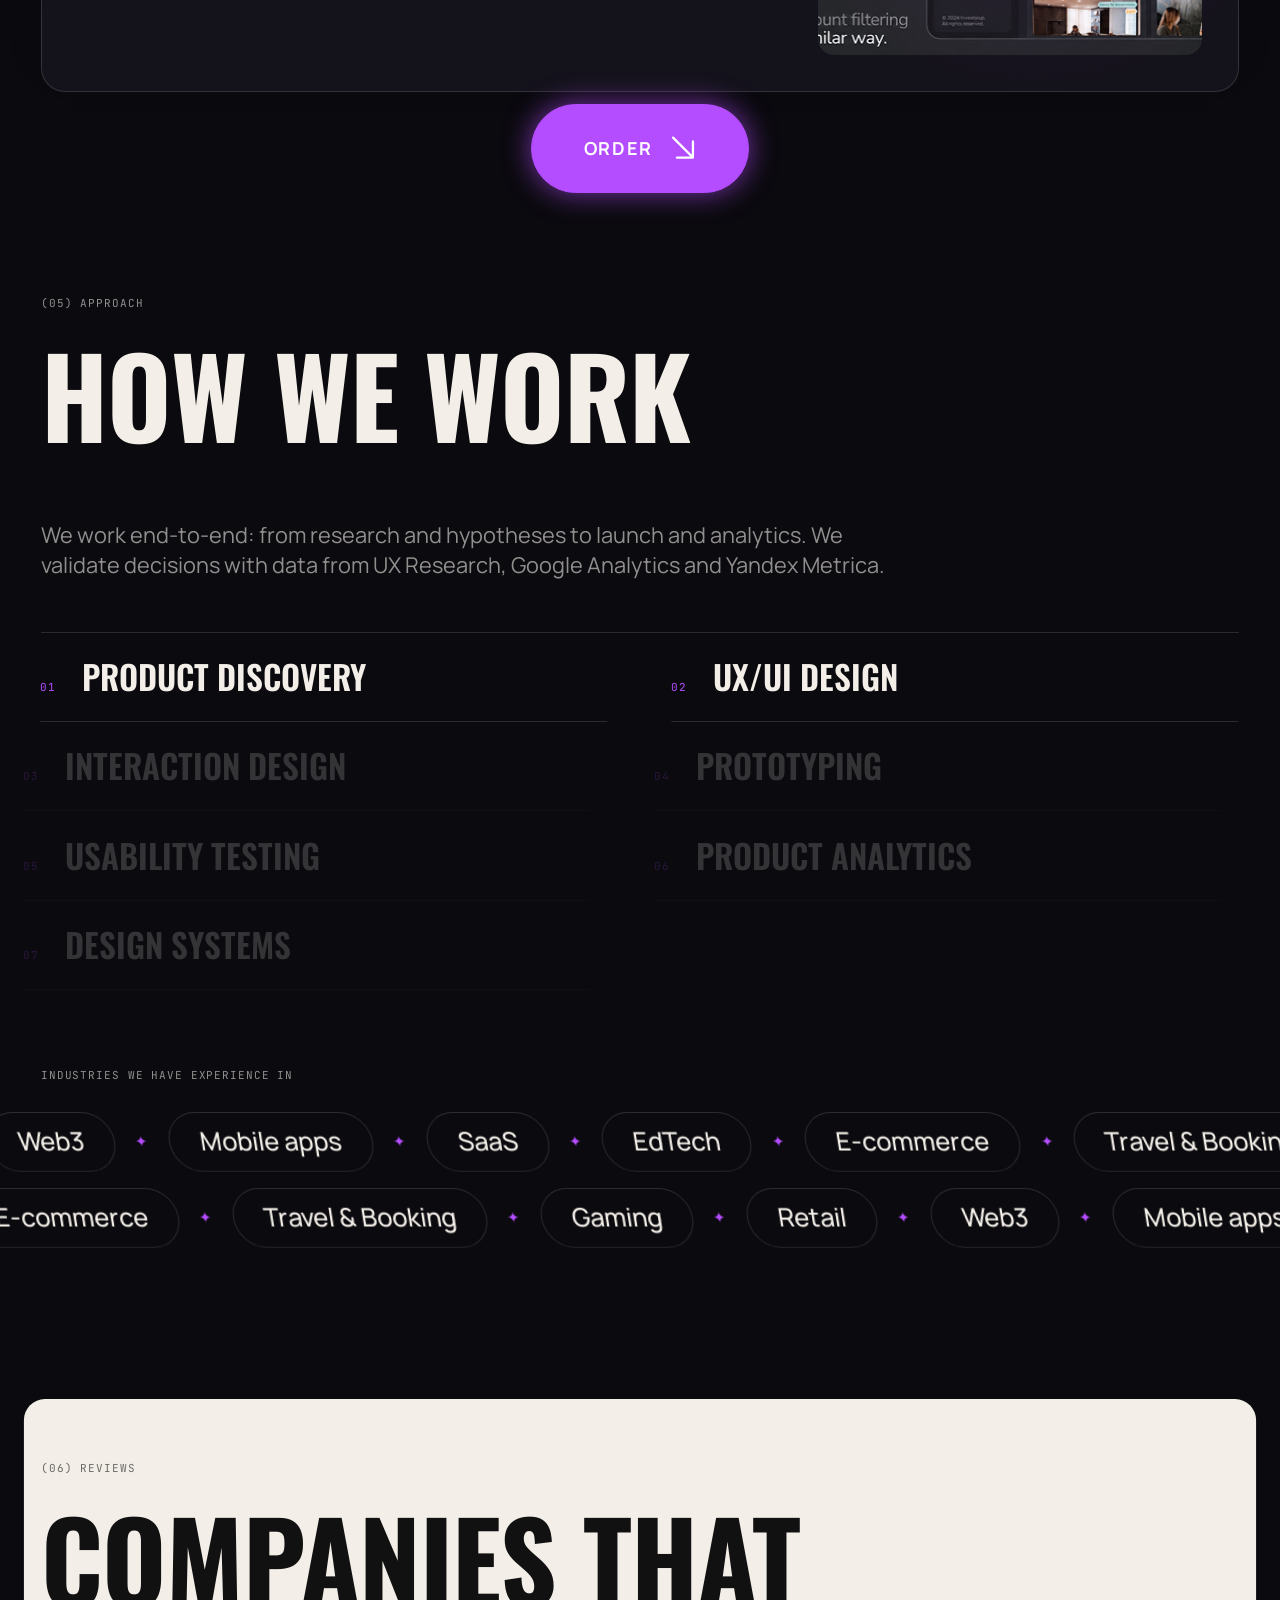
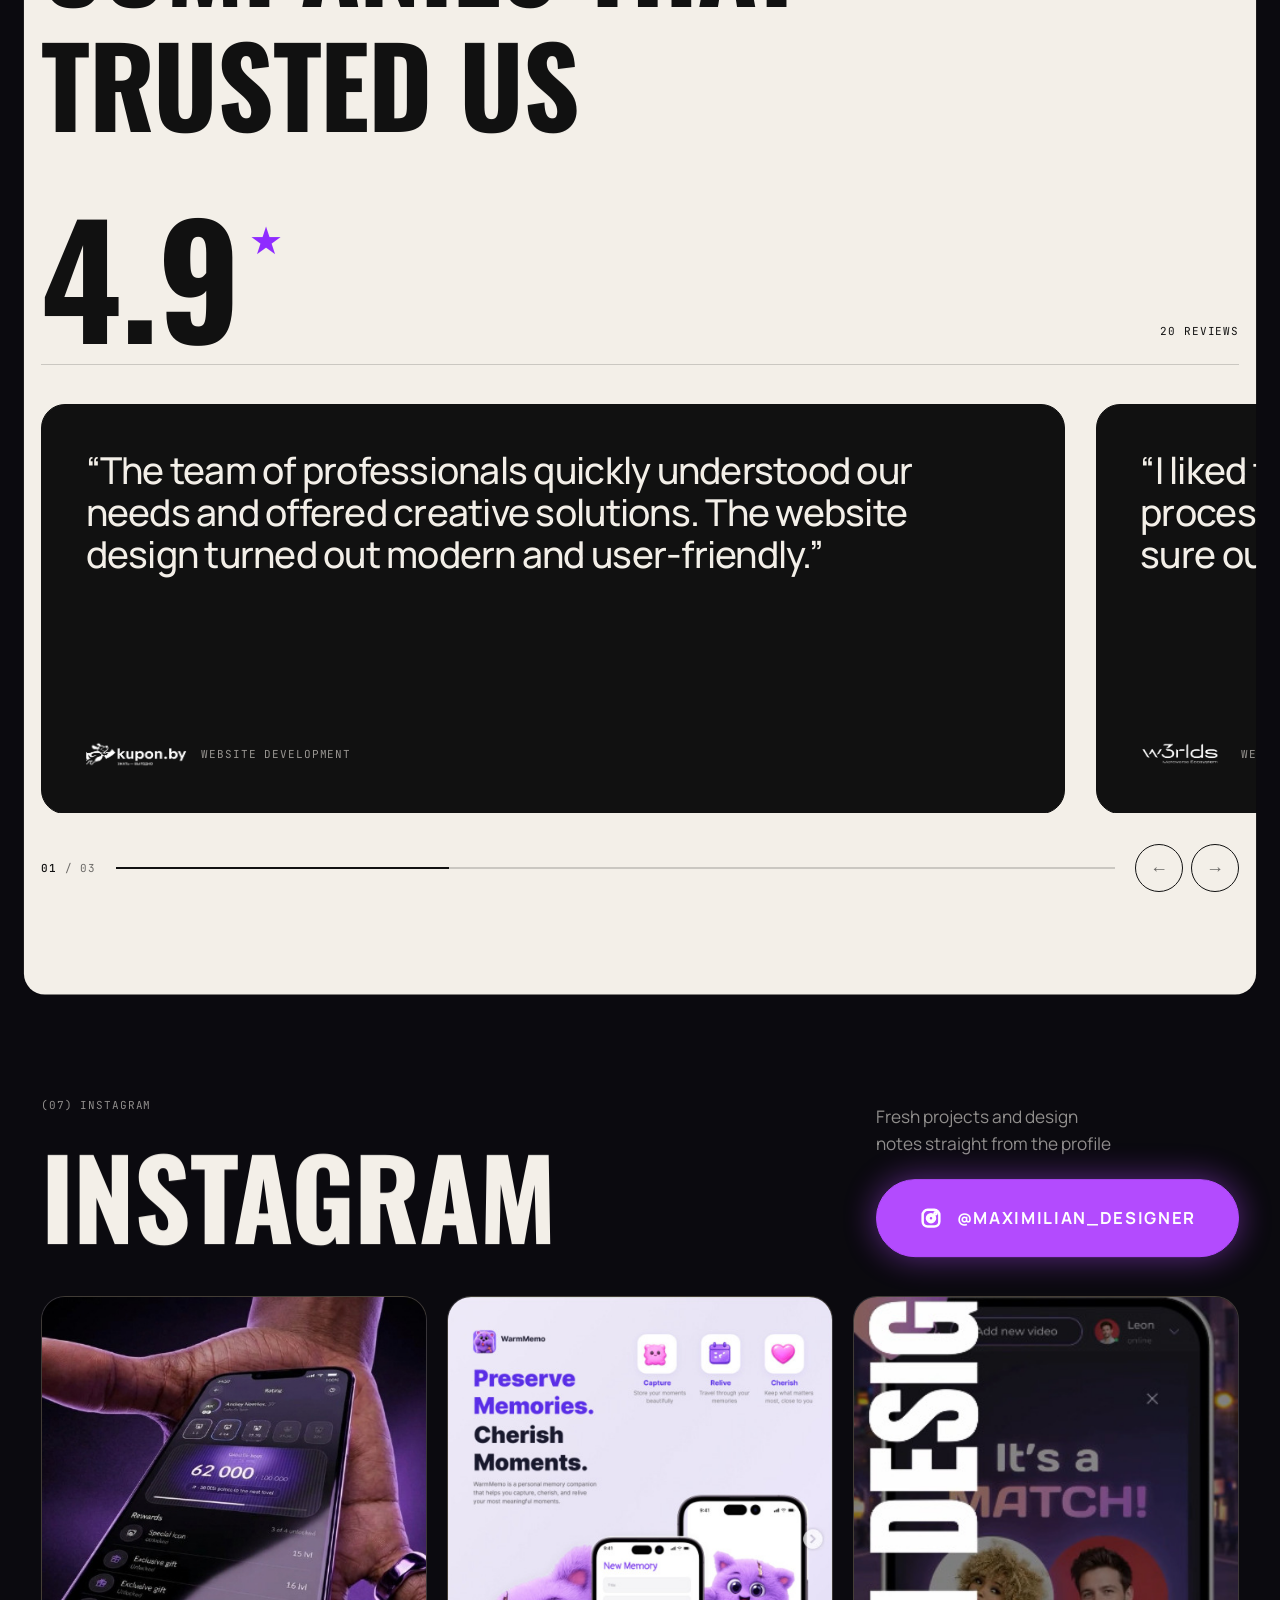
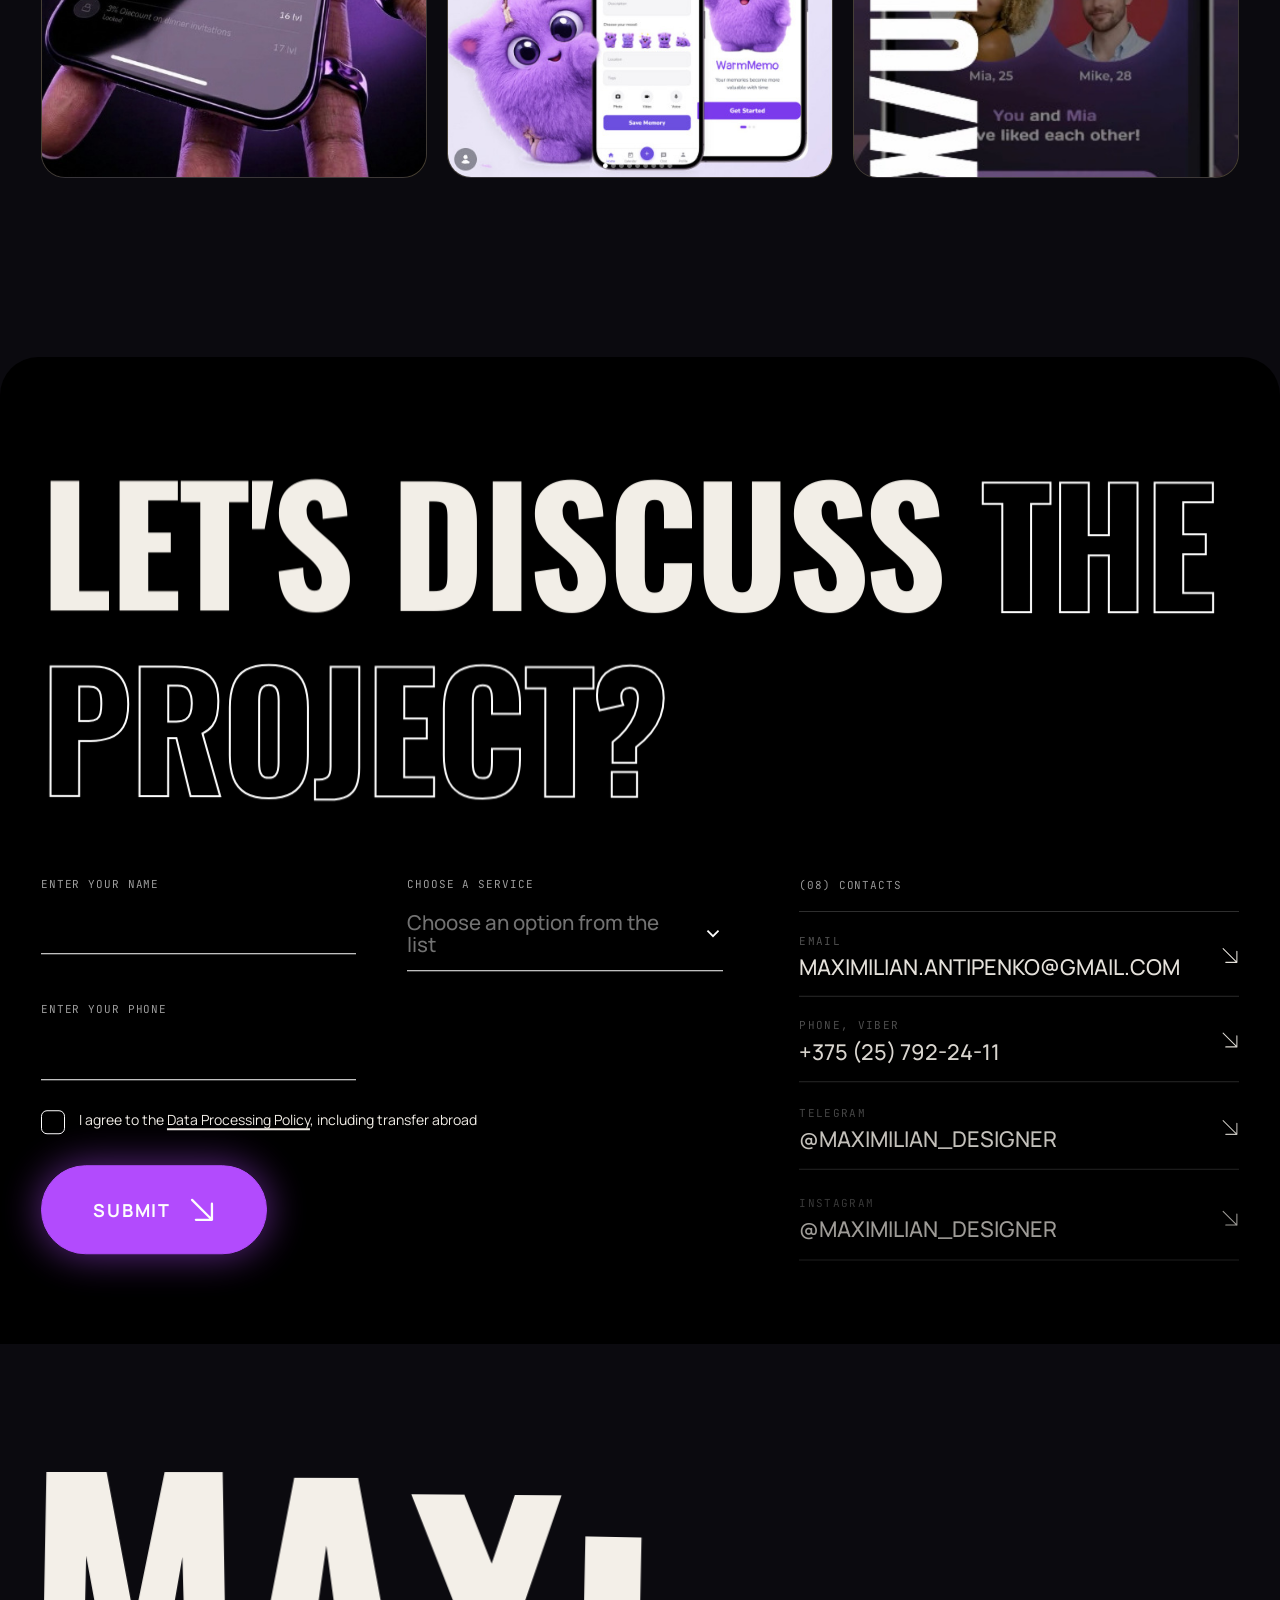
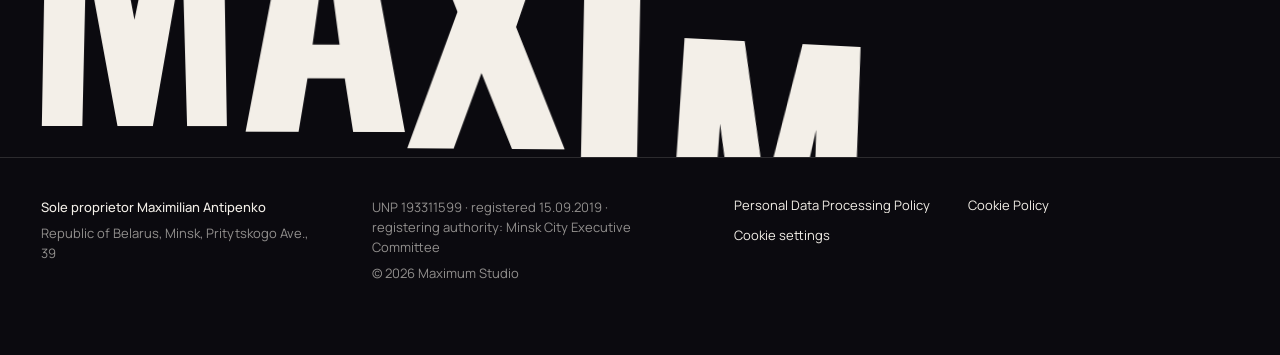
==== commit 9e56a97b: "Fresh OG image URLs (cache bust), uniform dark review cards, compact Instagram button on mobile Co-A" ====
--- a/en/index.html
+++ b/en/index.html
@@ -17,13 +17,13 @@
 <meta property="og:title" content="Maximum Studio — web studio: websites, interfaces, apps">
 <meta property="og:description" content="We build the projects of your dreams to the maximum! Websites, online stores, mobile apps and CRM.">
 <meta property="og:url" content="https://maximillliano.github.io/maximum/en/">
-<meta property="og:image" content="https://maximillliano.github.io/maximum/img/og-cover-en.jpg?v=20261111">
+<meta property="og:image" content="https://maximillliano.github.io/maximum/img/og-en-1118.jpg">
 <meta property="og:image:type" content="image/jpeg"><meta property="og:image:width" content="1200"><meta property="og:image:height" content="630">
 <meta property="og:image:alt" content="Maximum Studio — web studio: websites, interfaces, mobile apps">
 <meta name="twitter:card" content="summary_large_image">
 <meta name="twitter:title" content="Maximum Studio — web studio: websites, interfaces, apps">
 <meta name="twitter:description" content="We build the projects of your dreams to the maximum! Websites, online stores, mobile apps and CRM.">
-<meta name="twitter:image" content="https://maximillliano.github.io/maximum/img/og-cover-en.jpg?v=20261111">
+<meta name="twitter:image" content="https://maximillliano.github.io/maximum/img/og-en-1118.jpg">
 <meta name="twitter:image:alt" content="Maximum Studio — web studio: websites, interfaces, mobile apps">
 <link rel="icon" href="../favicon.ico" sizes="any"><link rel="icon" href="../img/favicon-48.png" type="image/png" sizes="48x48"><link rel="icon" href="../img/favicon-32.png" type="image/png" sizes="32x32">
 <link rel="apple-touch-icon" href="../img/apple-touch-icon.png">
@@ -31,13 +31,13 @@
 <script type="application/ld+json">
 {"@context":"https://schema.org","@graph":[
 {"@type":"WebSite","@id":"https://maximillliano.github.io/maximum/#site","url":"https://maximillliano.github.io/maximum/","name":"Maximum Studio","inLanguage":["ru","en"]},
-{"@type":"ProfessionalService","@id":"https://maximillliano.github.io/maximum/#org","name":"Maximum Studio","url":"https://maximillliano.github.io/maximum/","image":"https://maximillliano.github.io/maximum/img/og-cover.jpg","description":"Maximum web studio: websites and B2B services, interface and mobile app design, CRM, website support. 100+ projects, 10+ years of experience.","email":"Maximilian.Antipenko@gmail.com","telephone":"+375257922411","address":{"@type":"PostalAddress","streetAddress":"Pritytskogo Ave, 39","addressLocality":"Minsk","addressCountry":"BY"},"areaServed":"BY","founder":{"@id":"https://maximillliano.github.io/maximum/#founder"},"sameAs":["https://t.me/maximilian_designer","https://www.instagram.com/maximilian_designer","https://www.behance.net/maximilllian"],"hasOfferCatalog":{"@type":"OfferCatalog","name":"Maximum Studio","itemListElement":[{"@type":"Offer","itemOffered":{"@type":"Service","name":"Website and B2B service development"}},{"@type":"Offer","itemOffered":{"@type":"Service","name":"Mobile app design"}},{"@type":"Offer","itemOffered":{"@type":"Service","name":"Website support"}},{"@type":"Offer","itemOffered":{"@type":"Service","name":"CRM development"}}]}},
+{"@type":"ProfessionalService","@id":"https://maximillliano.github.io/maximum/#org","name":"Maximum Studio","url":"https://maximillliano.github.io/maximum/","image":"https://maximillliano.github.io/maximum/img/og-en-1118.jpg","description":"Maximum web studio: websites and B2B services, interface and mobile app design, CRM, website support. 100+ projects, 10+ years of experience.","email":"Maximilian.Antipenko@gmail.com","telephone":"+375257922411","address":{"@type":"PostalAddress","streetAddress":"Pritytskogo Ave, 39","addressLocality":"Minsk","addressCountry":"BY"},"areaServed":"BY","founder":{"@id":"https://maximillliano.github.io/maximum/#founder"},"sameAs":["https://t.me/maximilian_designer","https://www.instagram.com/maximilian_designer","https://www.behance.net/maximilllian"],"hasOfferCatalog":{"@type":"OfferCatalog","name":"Maximum Studio","itemListElement":[{"@type":"Offer","itemOffered":{"@type":"Service","name":"Website and B2B service development"}},{"@type":"Offer","itemOffered":{"@type":"Service","name":"Mobile app design"}},{"@type":"Offer","itemOffered":{"@type":"Service","name":"Website support"}},{"@type":"Offer","itemOffered":{"@type":"Service","name":"CRM development"}}]}},
 {"@type":"Person","@id":"https://maximillliano.github.io/maximum/#founder","name":"Maximilian Antipenko","jobTitle":"Senior Product Designer","worksFor":{"@id":"https://maximillliano.github.io/maximum/#org"},"email":"Maximilian.Antipenko@gmail.com","knowsAbout":["Product Discovery","UX/UI Design","Interaction Design","Prototyping","Usability Testing","Product Analytics","Design Systems"],"sameAs":["https://www.behance.net/maximilllian","https://www.linkedin.com/in/amaximilian","https://dribbble.com/maximillliano"]}]}
 </script>
 <meta name="theme-color" content="#0B0A0F">
 <script>document.documentElement.classList.add("js");try{if(sessionStorage.getItem("v2pre")||/[?&]nopre/.test(location.search))document.documentElement.classList.add("nopre")}catch(e){}setTimeout(function(){if(!window.__v2)document.documentElement.classList.remove("js")},3000)</script>
 <link rel="stylesheet" href="../v2/css/fonts.css">
-<link rel="stylesheet" href="../v2/css/v2.css?v=2611131516">
+<link rel="stylesheet" href="../v2/css/v2.css?v=2611181616">
 </head>
 <body id="top">
 <div class="prog" id="prog"></div>
--- a/v2/css/v2.css
+++ b/v2/css/v2.css
@@ -646,3 +646,9 @@
 .btn.hs-more:hover{background:rgba(255,255,255,.1);color:#fff;border-color:#fff;box-shadow:none}
 /* v17: десктоп — кнопка «Заказать» внизу справа поднята, не касается подписи «01 Maximum Studio» */
 @media(min-width:1024px){.hero-bot{padding-bottom:30px}.hero-h{font-size:min(16.2vw,calc((100vh - 372px)/2.28))}}
+/* v18: все плашки отзывов одного цвета (тёмные), без фиолетового */
+.slide,.slide:nth-child(1),.slide:nth-child(2),.slide:nth-child(3){background:#111;border-color:#111;color:var(--fg)}
+.slide footer,.slide:nth-child(n) footer{color:rgba(243,239,232,.6)}
+.slide footer img,.reviews .slide:nth-child(n) footer img{filter:none}
+/* кнопка Instagram — в общем размере кнопок */
+@media(max-width:700px){.ig-side .ig-btn{width:100%;justify-content:center;padding:15px 22px;font-size:14px;gap:12px;min-height:0}.ig-side .ig-btn .ic{width:18px;height:18px}.ig-side .ig-btn span{overflow:hidden;text-overflow:ellipsis}}
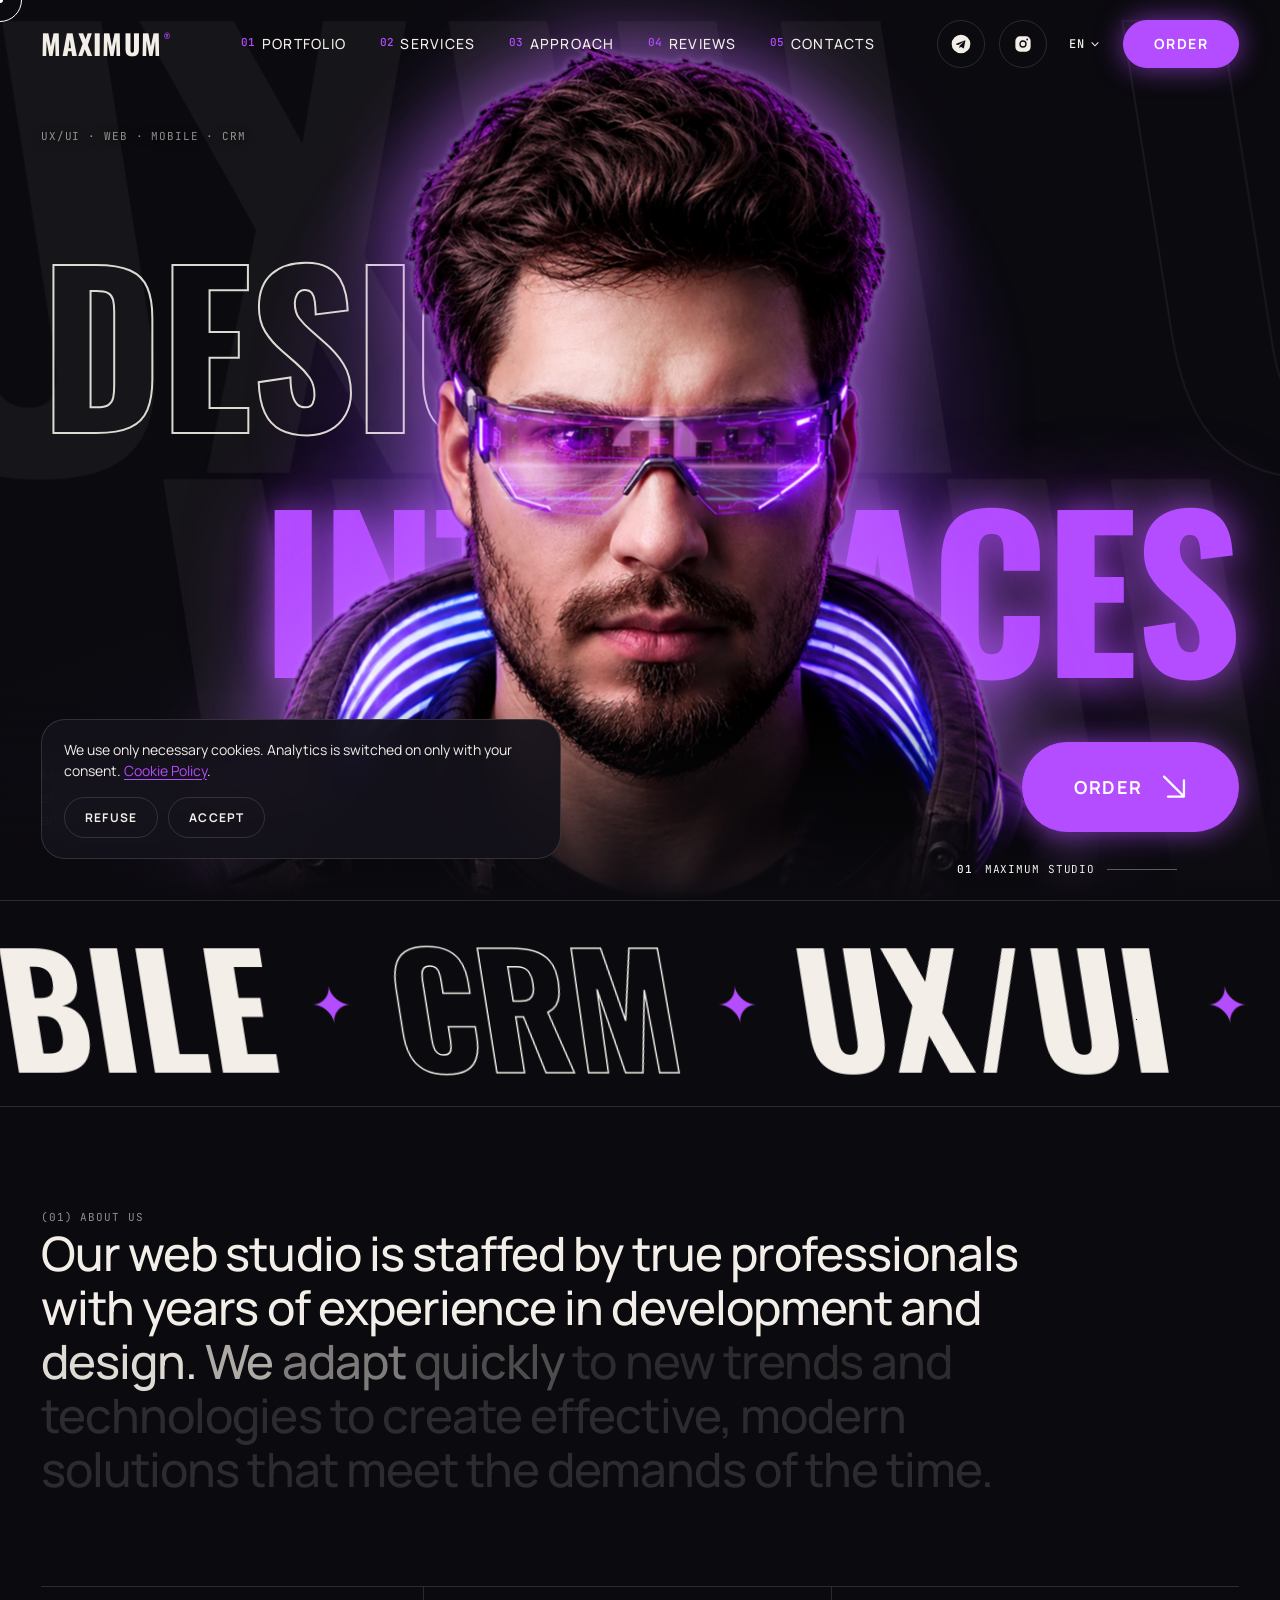
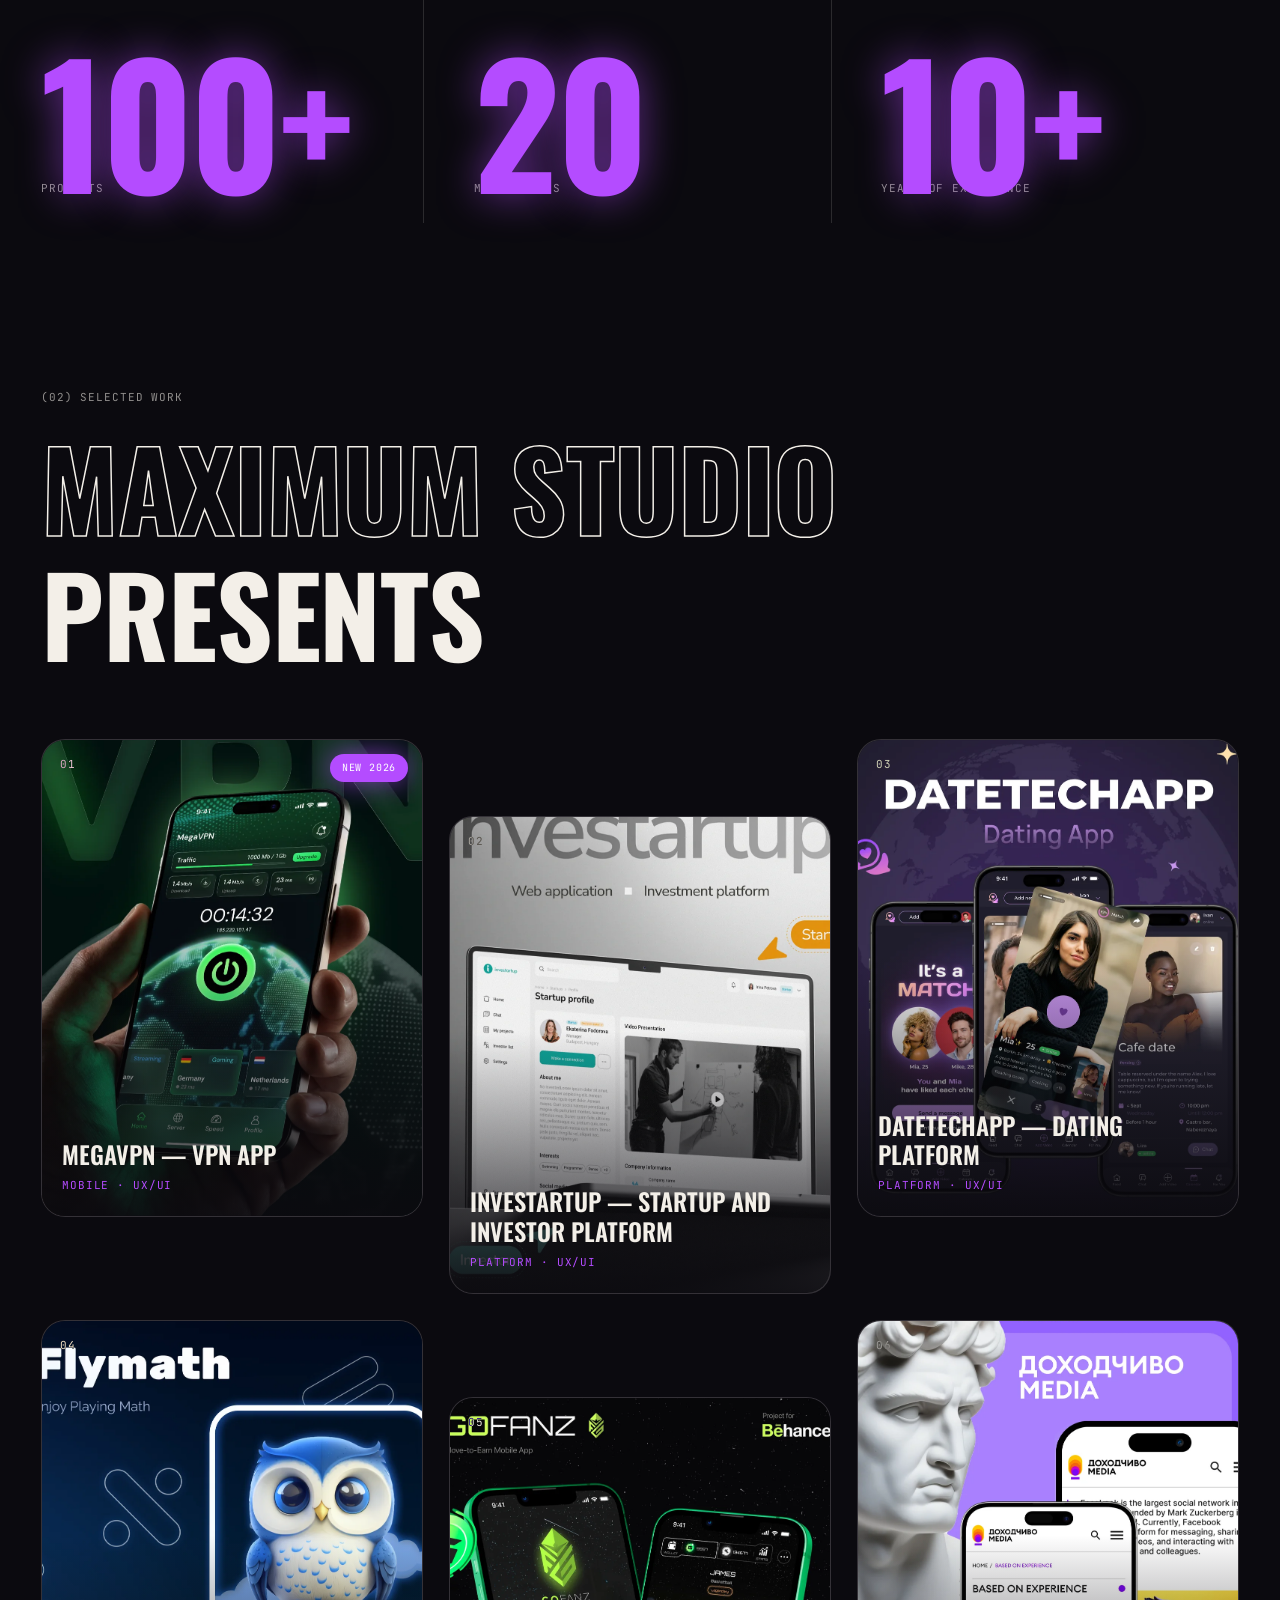
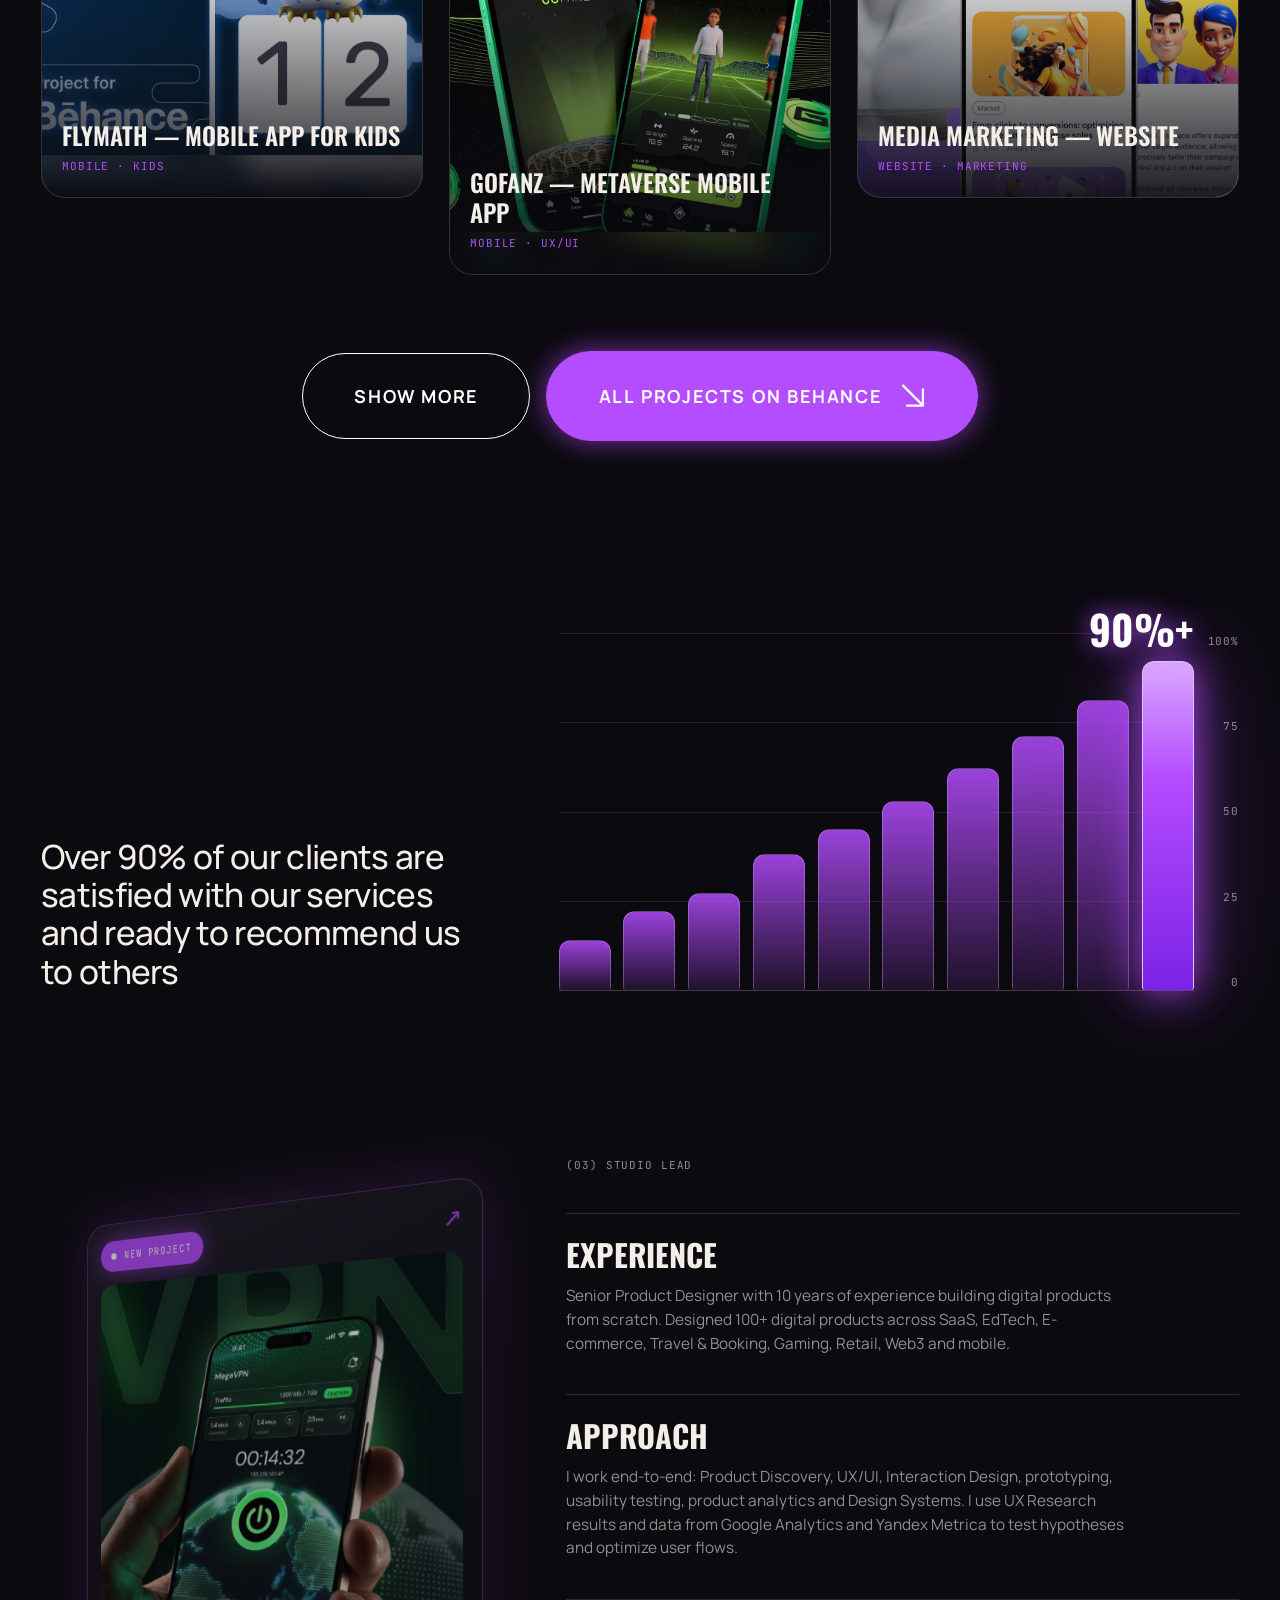
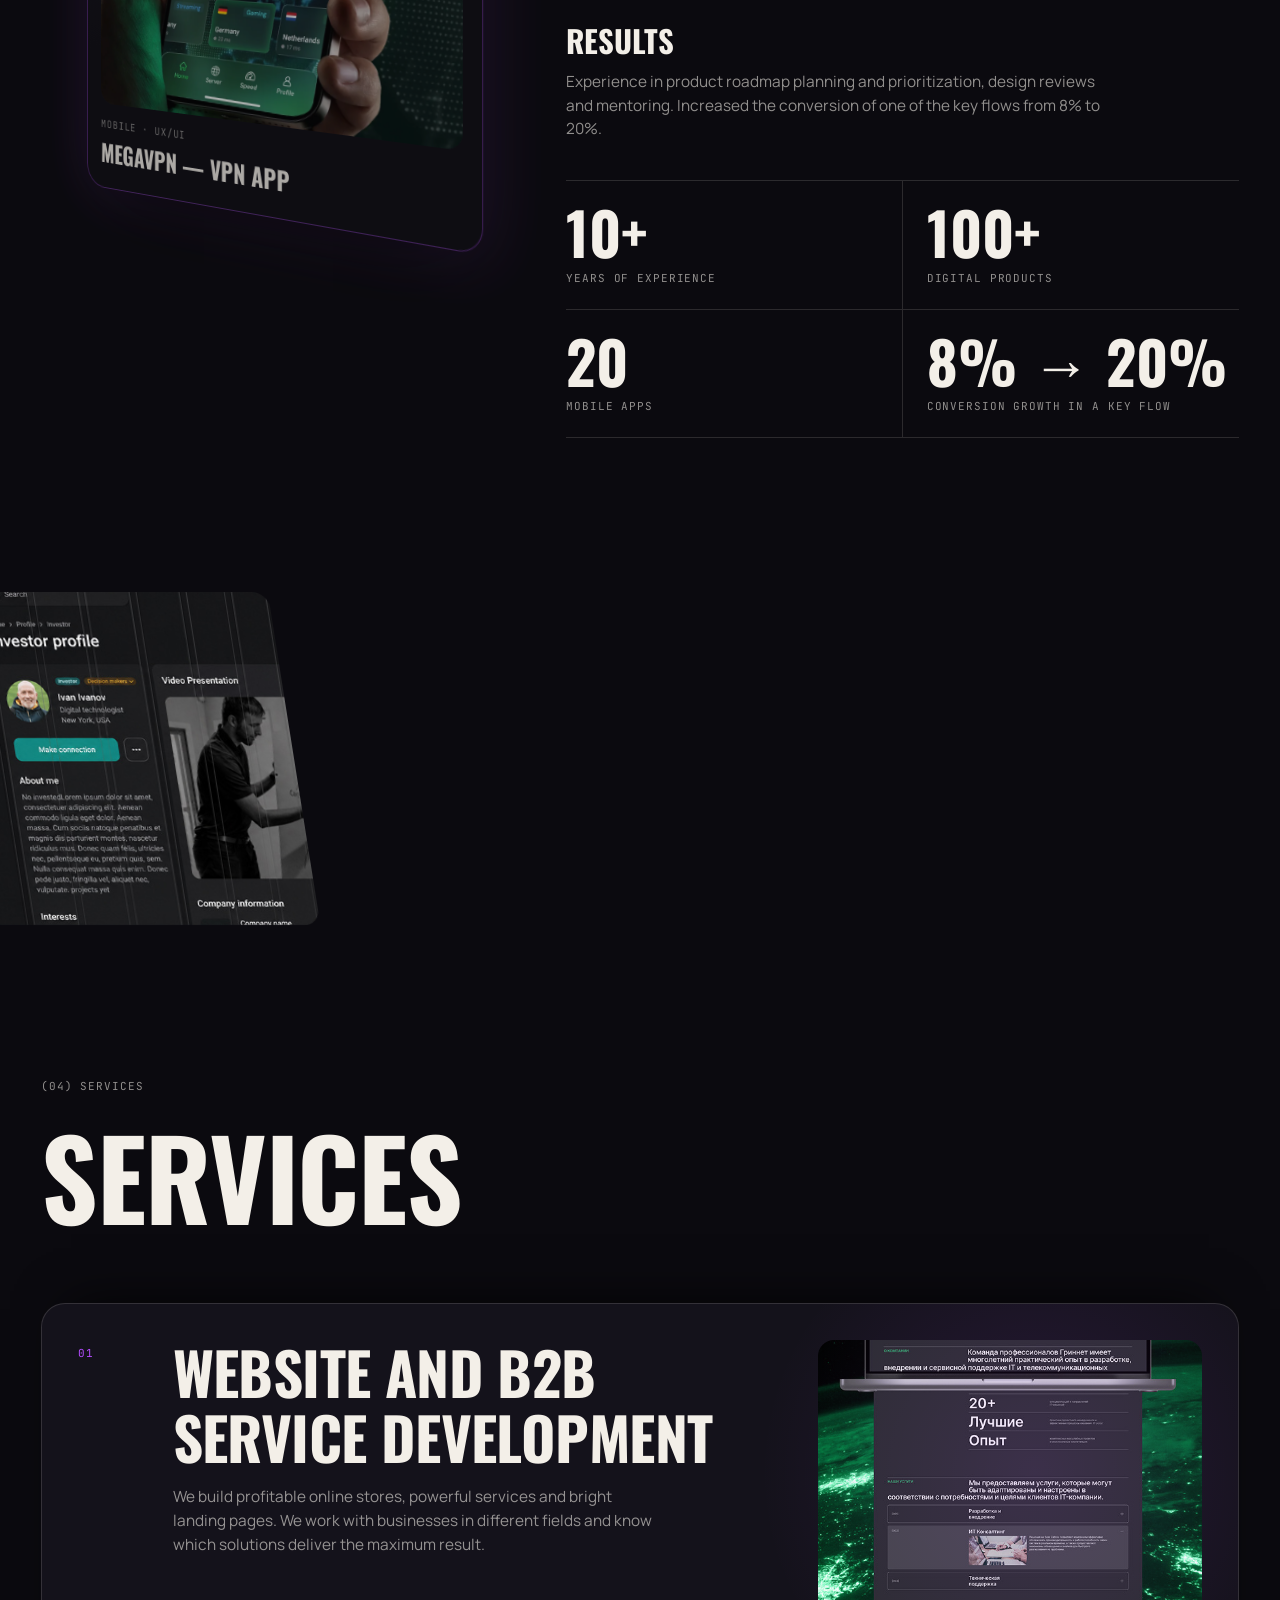
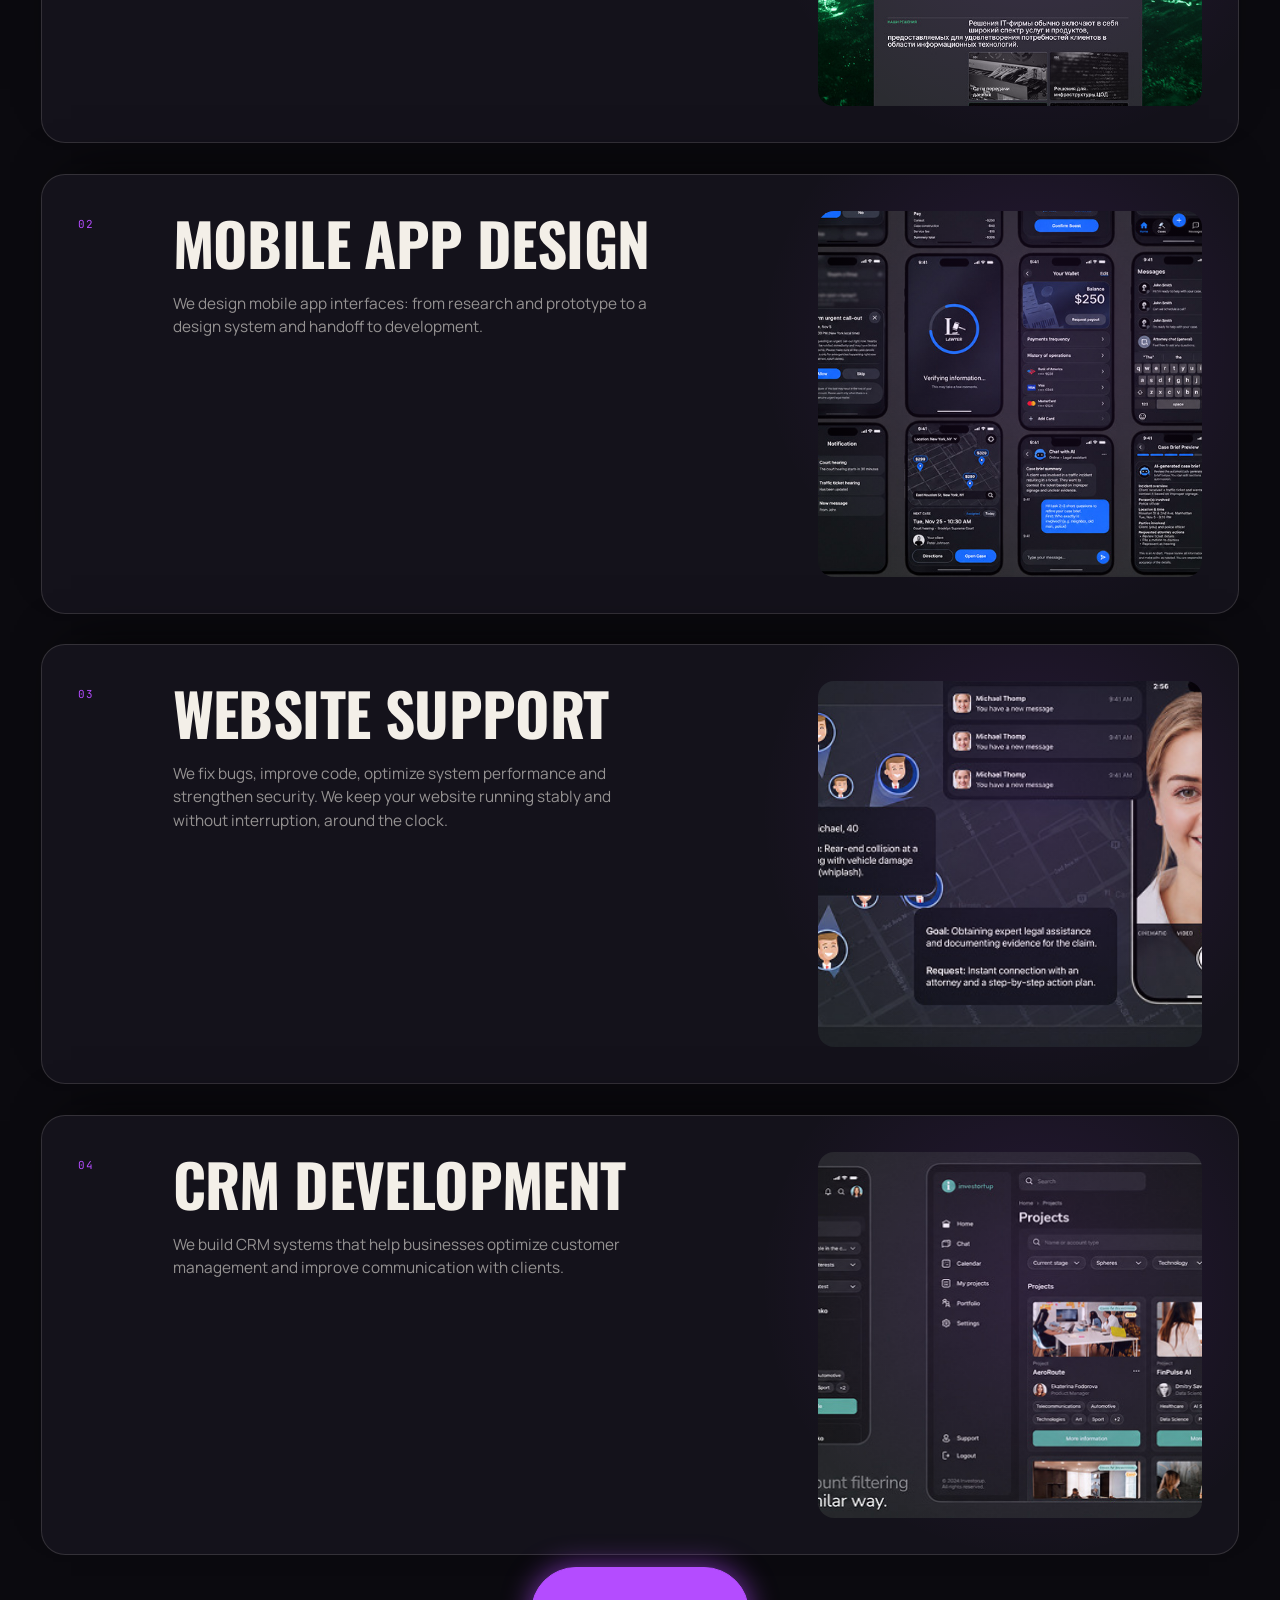
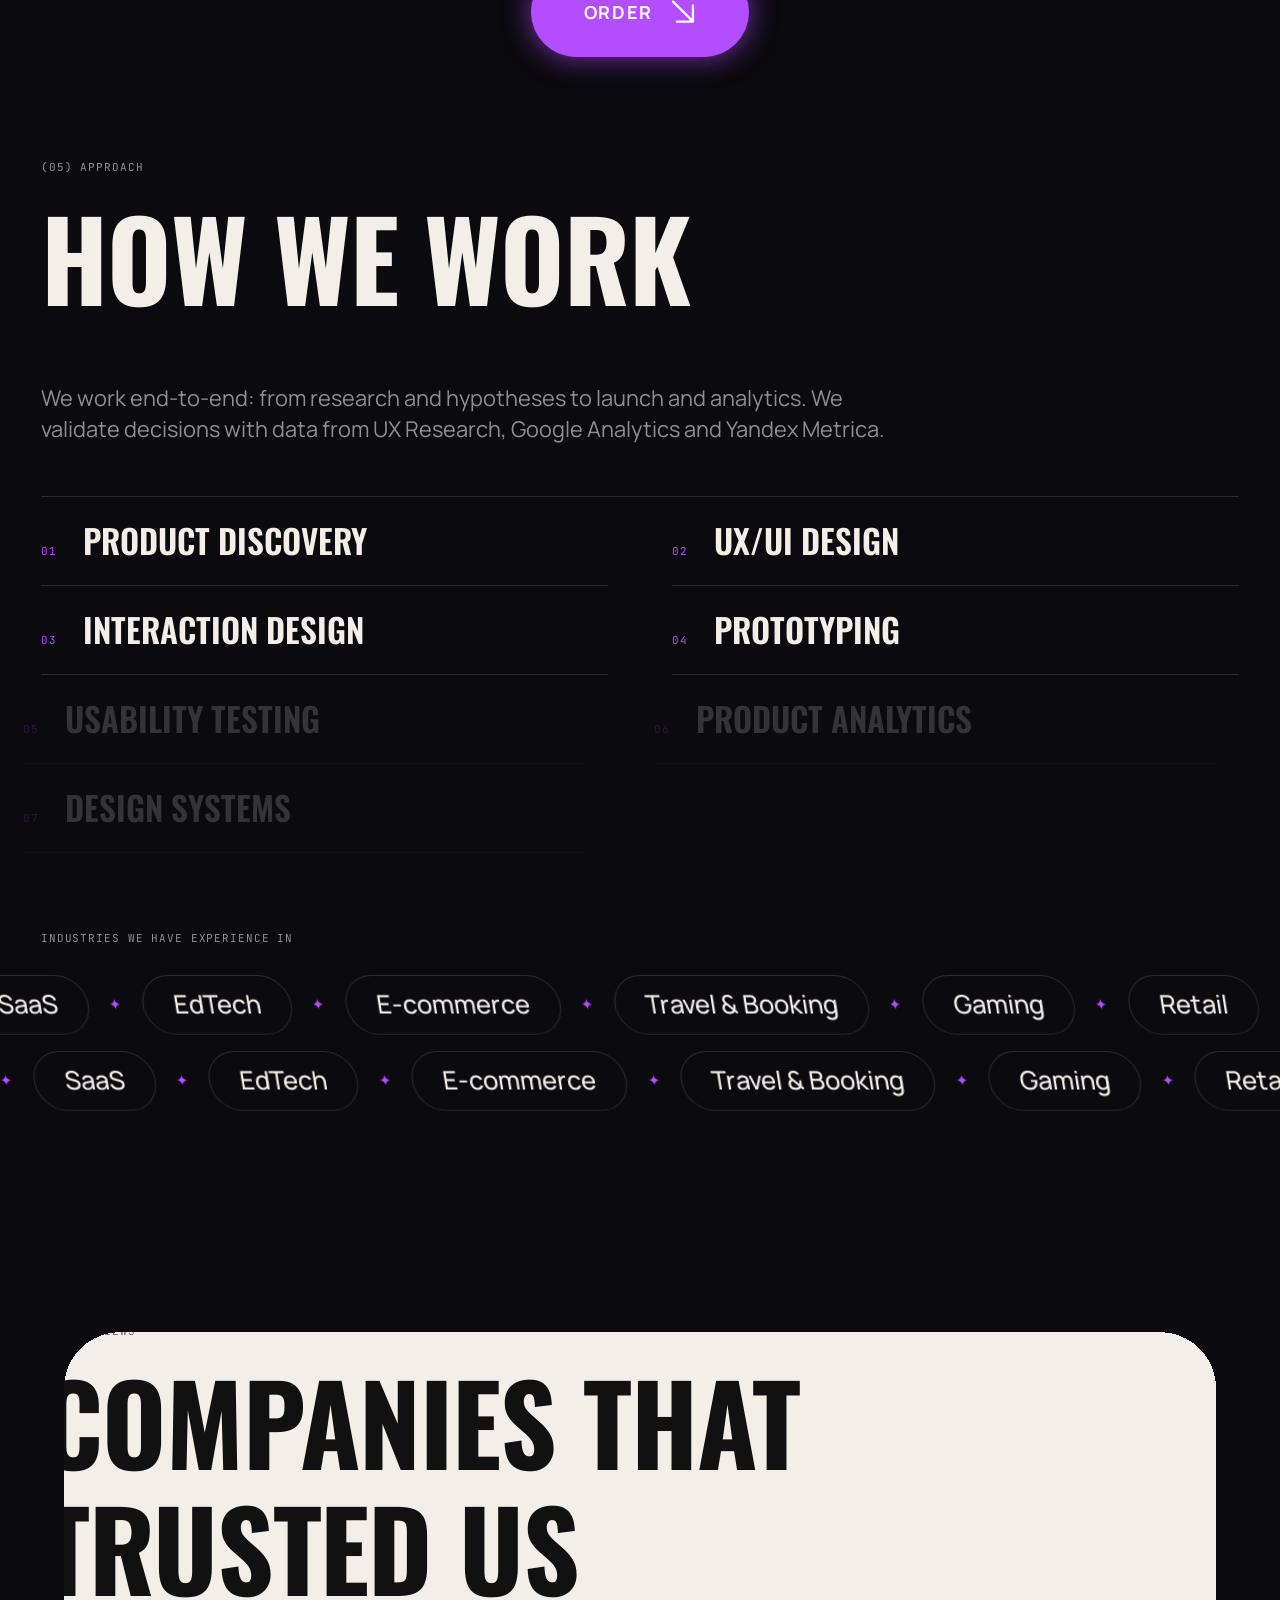
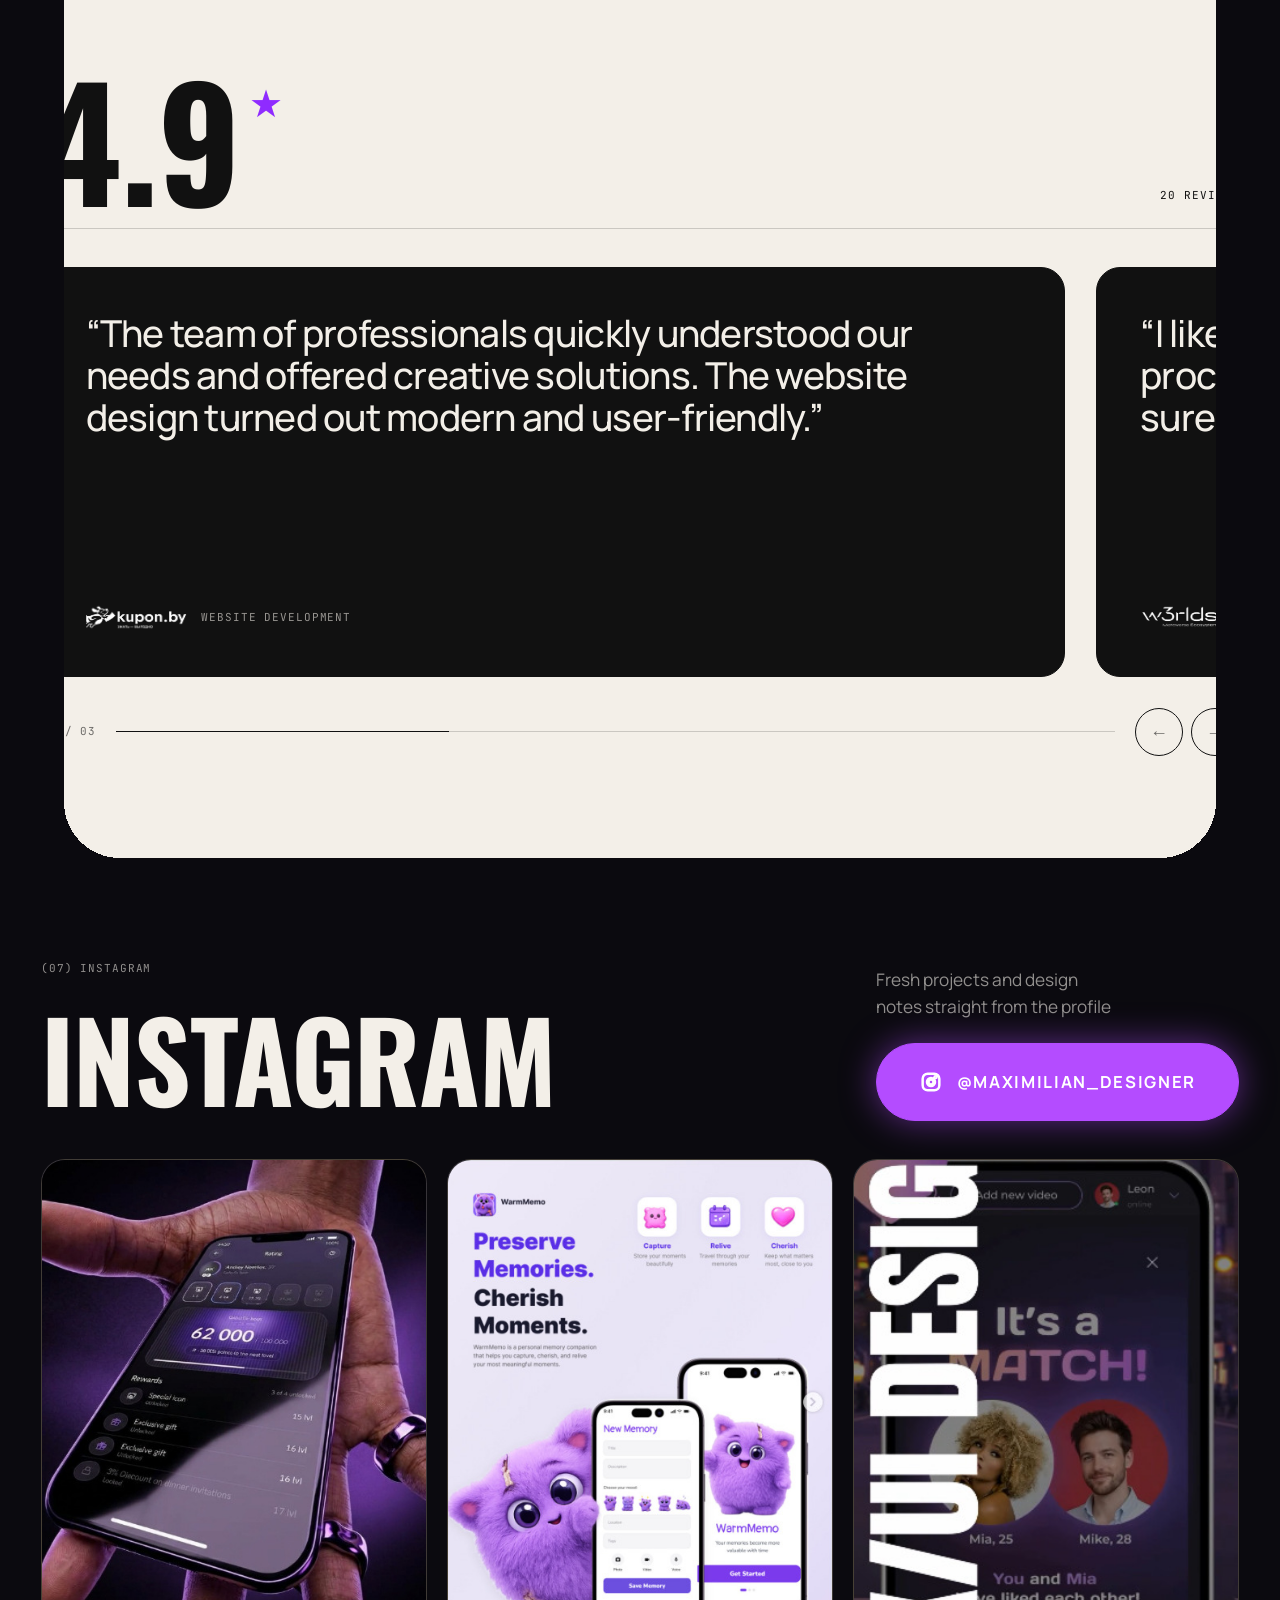
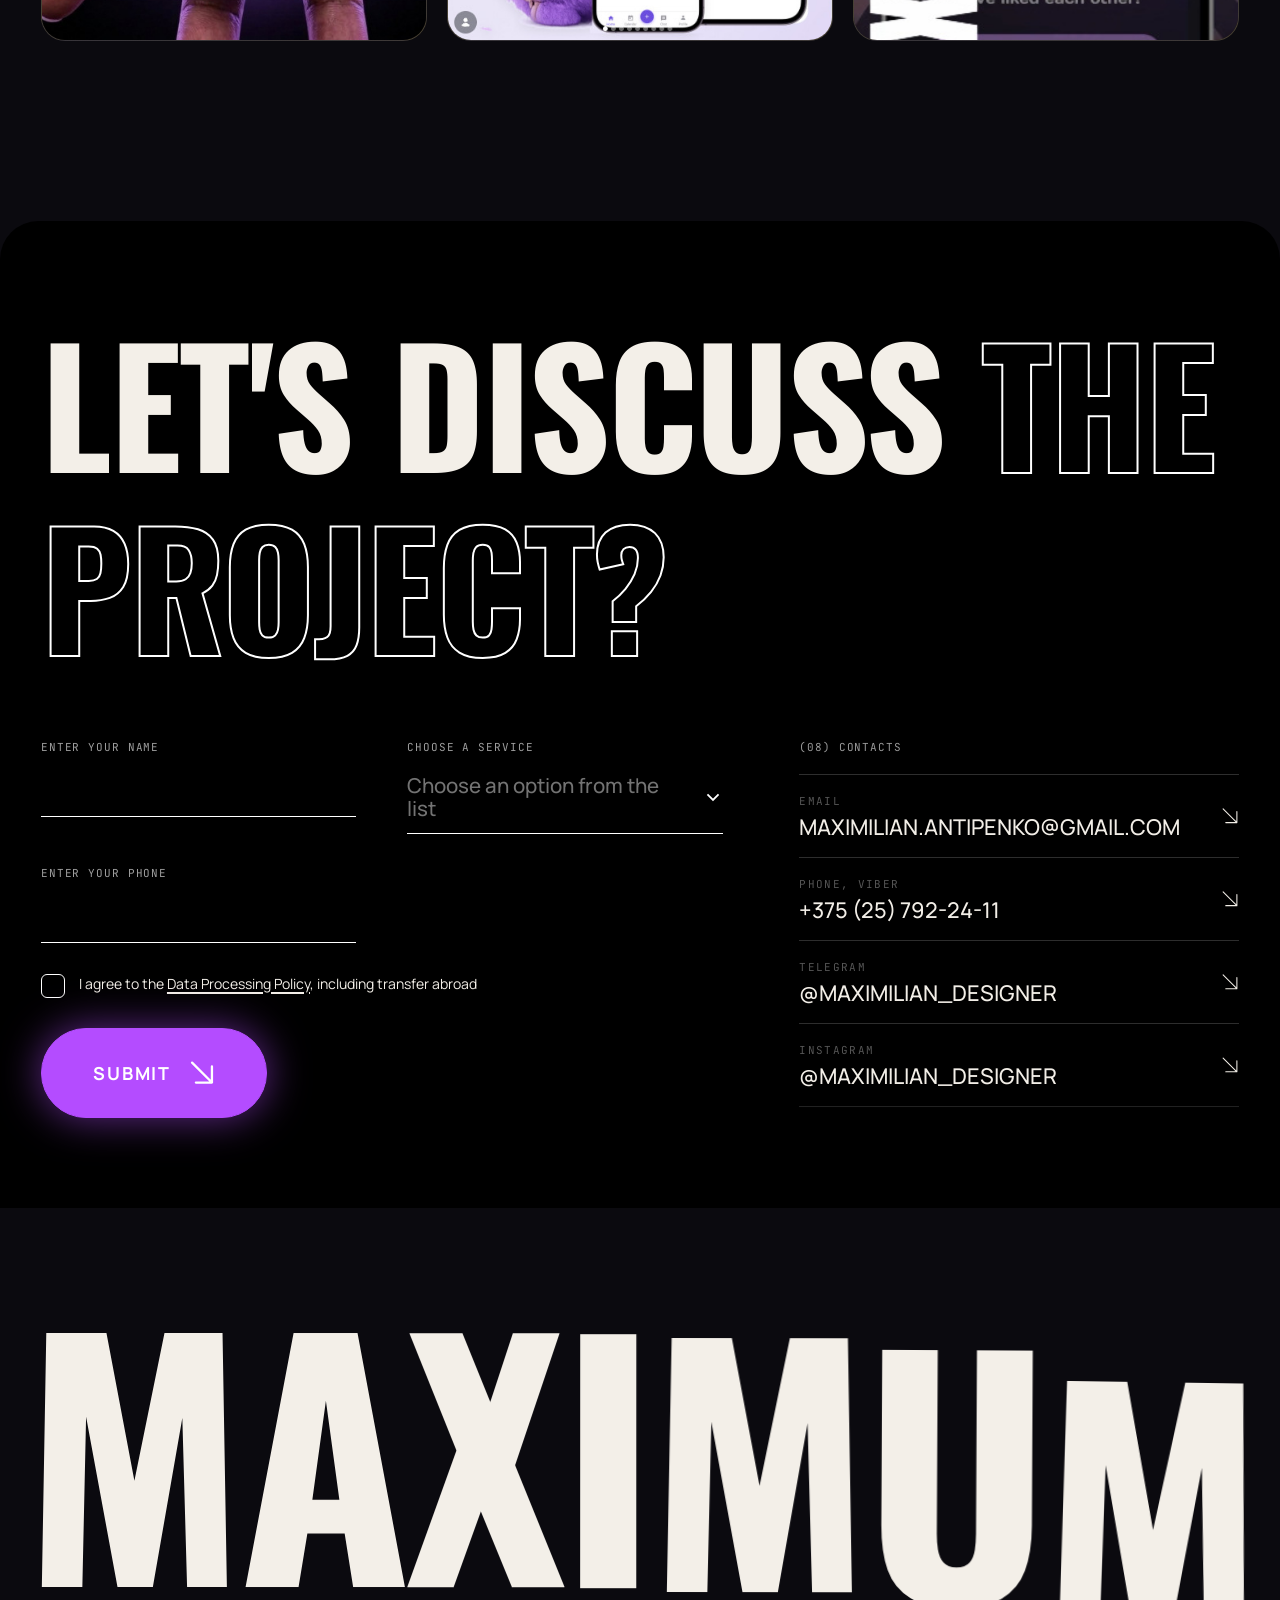
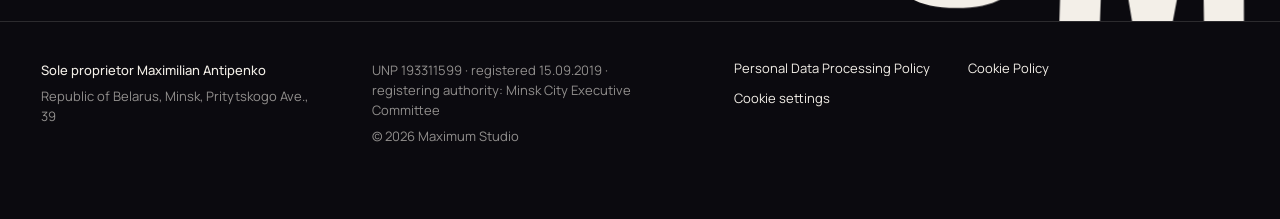
==== commit 9dde79e5: "Projects: MegaVPN as new project, 13 cards with hi-res covers Co-Authored-By: Claude Sonnet 5.5 <nor" ====
--- a/en/index.html
+++ b/en/index.html
@@ -37,7 +37,7 @@
 <meta name="theme-color" content="#0B0A0F">
 <script>document.documentElement.classList.add("js");try{if(sessionStorage.getItem("v2pre")||/[?&]nopre/.test(location.search))document.documentElement.classList.add("nopre")}catch(e){}setTimeout(function(){if(!window.__v2)document.documentElement.classList.remove("js")},3000)</script>
 <link rel="stylesheet" href="../v2/css/fonts.css">
-<link rel="stylesheet" href="../v2/css/v2.css?v=2611181616">
+<link rel="stylesheet" href="../v2/css/v2.css?v=2611191105">
 </head>
 <body id="top">
 <div class="prog" id="prog"></div>
@@ -106,14 +106,21 @@
 <section class="work" id="work">
   <div class="sec-h"><p class="eyebrow mono rv">(02) Selected work</p><h2 class="big-h rv"><span class="out">Maximum Studio</span><br>Presents</h2></div>
   <div class="hs" id="hs"><div class="hs-track" id="hs-track">
-    <a class="pcard" data-cursor="view" href="https://www.behance.net/gallery/245962553/Mobile-lawyer-app-Lawber" target="_blank" rel="noopener"><div class="pcard-im"><img src="../img/p1.jpg" width="560" height="800" alt="Lawber — mobile lawyer app" loading="lazy"></div><span class="pcard-n mono">01</span><span class="pcard-new mono">NEW 2026</span><div class="pcard-b"><h3>Lawber — mobile lawyer app</h3><p class="mono">Mobile · UX/UI</p></div><i class="sheen" aria-hidden="true"></i></a>
-    <a class="pcard" data-cursor="view" style="--d:.1s" href="https://www.behance.net/gallery/247973737/Investartup-Startup-Investor-Platform-UXUI" target="_blank" rel="noopener"><div class="pcard-im"><img src="../img/p2.jpg" width="560" height="800" alt="Investartup — startup and investor platform" loading="lazy"></div><span class="pcard-n mono">02</span><span class="pcard-new mono">Best design</span><div class="pcard-b"><h3>Investartup — startup and investor platform</h3><p class="mono">Platform · UX/UI</p></div><i class="sheen" aria-hidden="true"></i></a>
-    <a class="pcard" data-cursor="view" style="--d:.2s" href="https://www.behance.net/gallery/245962671/DateTechapp-Dating-Platform-UXUI-Design" target="_blank" rel="noopener"><div class="pcard-im"><img src="../img/p3.jpg" width="560" height="800" alt="DateTechapp — dating platform" loading="lazy"></div><span class="pcard-n mono">03</span><div class="pcard-b"><h3>DateTechapp — dating platform</h3><p class="mono">Platform · UX/UI</p></div><i class="sheen" aria-hidden="true"></i></a>
-    <a class="pcard" data-cursor="view" href="https://www.behance.net/gallery/163321897/Flymath-Mobile-App-Kids-App" target="_blank" rel="noopener"><div class="pcard-im"><img src="../img/p4.jpg" width="560" height="800" alt="Flymath — mobile app for kids" loading="lazy"></div><span class="pcard-n mono">04</span><div class="pcard-b"><h3>Flymath — mobile app for kids</h3><p class="mono">Mobile · Kids</p></div><i class="sheen" aria-hidden="true"></i></a>
-    <a class="pcard" data-cursor="view" style="--d:.1s" href="https://www.behance.net/gallery/159916769/GoFanz-Metaverse-Mobile-App" target="_blank" rel="noopener"><div class="pcard-im"><img src="../img/p5.jpg" width="560" height="800" alt="GoFanz — Metaverse mobile app" loading="lazy"></div><span class="pcard-n mono">05</span><div class="pcard-b"><h3>GoFanz — Metaverse mobile app</h3><p class="mono">Mobile · UX/UI</p></div><i class="sheen" aria-hidden="true"></i></a>
-    <a class="pcard" data-cursor="view" style="--d:.2s" href="https://www.behance.net/gallery/217824429/Website-Media-Marketing" target="_blank" rel="noopener"><div class="pcard-im"><img src="../img/p6.jpg" width="560" height="800" alt="Media Marketing — website" loading="lazy"></div><span class="pcard-n mono">06</span><div class="pcard-b"><h3>Media Marketing — website</h3><p class="mono">Website · Marketing</p></div><i class="sheen" aria-hidden="true"></i></a>
+    <a class="pcard" data-cursor="view" href="https://www.behance.net/gallery/257034643/MegaVPN-VPN-App" target="_blank" rel="noopener"><div class="pcard-im"><img src="../img/pr-megavpn.webp" width="1200" height="1500" alt="MegaVPN — VPN app" loading="lazy"></div><span class="pcard-n mono">01</span><span class="pcard-new mono">NEW 2026</span><div class="pcard-b"><h3>MegaVPN — VPN app</h3><p class="mono">Mobile · UX/UI</p></div><i class="sheen" aria-hidden="true"></i></a>
+    <a class="pcard" data-cursor="view" style="--d:.1s" href="https://www.behance.net/gallery/247973737/Investartup-Startup-Investor-Platform-UXUI" target="_blank" rel="noopener"><div class="pcard-im"><img src="../img/pr-investartup.webp" width="1200" height="1500" alt="Investartup — startup and investor platform" loading="lazy"></div><span class="pcard-n mono">02</span><div class="pcard-b"><h3>Investartup — startup and investor platform</h3><p class="mono">Platform · UX/UI</p></div><i class="sheen" aria-hidden="true"></i></a>
+    <a class="pcard" data-cursor="view" style="--d:.2s" href="https://www.behance.net/gallery/245962671/DateTechapp-Dating-Platform-UXUI-Design" target="_blank" rel="noopener"><div class="pcard-im"><img src="../img/pr-datetech.webp" width="1200" height="1500" alt="DateTechapp — dating platform" loading="lazy"></div><span class="pcard-n mono">03</span><div class="pcard-b"><h3>DateTechapp — dating platform</h3><p class="mono">Platform · UX/UI</p></div><i class="sheen" aria-hidden="true"></i></a>
+    <a class="pcard" data-cursor="view" href="https://www.behance.net/gallery/163321897/Flymath-Mobile-App-Kids-App" target="_blank" rel="noopener"><div class="pcard-im"><img src="../img/pr-flymath.webp" width="1200" height="1500" alt="Flymath — mobile app for kids" loading="lazy"></div><span class="pcard-n mono">04</span><div class="pcard-b"><h3>Flymath — mobile app for kids</h3><p class="mono">Mobile · Kids</p></div><i class="sheen" aria-hidden="true"></i></a>
+    <a class="pcard" data-cursor="view" style="--d:.1s" href="https://www.behance.net/gallery/159916769/GoFanz-Metaverse-Mobile-App" target="_blank" rel="noopener"><div class="pcard-im"><img src="../img/pr-gofanz.webp" width="1200" height="1500" alt="GoFanz — Metaverse mobile app" loading="lazy"></div><span class="pcard-n mono">05</span><div class="pcard-b"><h3>GoFanz — Metaverse mobile app</h3><p class="mono">Mobile · UX/UI</p></div><i class="sheen" aria-hidden="true"></i></a>
+    <a class="pcard" data-cursor="view" style="--d:.2s" href="https://www.behance.net/gallery/217824429/Website-Media-Marketing" target="_blank" rel="noopener"><div class="pcard-im"><img src="../img/pr-media.webp" width="1200" height="1500" alt="Media Marketing — website" loading="lazy"></div><span class="pcard-n mono">06</span><div class="pcard-b"><h3>Media Marketing — website</h3><p class="mono">Website · Marketing</p></div><i class="sheen" aria-hidden="true"></i></a>
+    <a class="pcard" data-cursor="view" href="https://www.behance.net/gallery/245962553/Mobile-lawyer-app-Lawber" target="_blank" rel="noopener"><div class="pcard-im"><img src="../img/p1.jpg" width="560" height="800" alt="Lawber — mobile lawyer app" loading="lazy"></div><span class="pcard-n mono">07</span><div class="pcard-b"><h3>Lawber — mobile lawyer app</h3><p class="mono">Mobile · UX/UI</p></div><i class="sheen" aria-hidden="true"></i></a>
+    <a class="pcard" data-cursor="view" style="--d:.1s" href="https://www.behance.net/maximilllian" target="_blank" rel="noopener"><div class="pcard-im"><img src="../img/pr-itacademy.webp" width="1200" height="1500" alt="IT-Academy — website" loading="lazy"></div><span class="pcard-n mono">08</span><div class="pcard-b"><h3>IT-Academy — website</h3><p class="mono">Website · UX/UI</p></div><i class="sheen" aria-hidden="true"></i></a>
+    <a class="pcard" data-cursor="view" style="--d:.2s" href="https://www.behance.net/maximilllian" target="_blank" rel="noopener"><div class="pcard-im"><img src="../img/pr-era.webp" width="1200" height="1500" alt="Era Platform — IT platform" loading="lazy"></div><span class="pcard-n mono">09</span><div class="pcard-b"><h3>Era Platform — IT platform</h3><p class="mono">Platform · UX/UI</p></div><i class="sheen" aria-hidden="true"></i></a>
+    <a class="pcard" data-cursor="view" href="https://www.behance.net/maximilllian" target="_blank" rel="noopener"><div class="pcard-im"><img src="../img/pr-grinnet.webp" width="1200" height="1500" alt="Grinnet — corporate website" loading="lazy"></div><span class="pcard-n mono">10</span><div class="pcard-b"><h3>Grinnet — corporate website</h3><p class="mono">Website · UX/UI</p></div><i class="sheen" aria-hidden="true"></i></a>
+    <a class="pcard" data-cursor="view" style="--d:.1s" href="https://www.behance.net/maximilllian" target="_blank" rel="noopener"><div class="pcard-im"><img src="../img/pr-provocal.webp" width="1200" height="1500" alt="Pro Vocal — website" loading="lazy"></div><span class="pcard-n mono">11</span><div class="pcard-b"><h3>Pro Vocal — website</h3><p class="mono">Website · Design</p></div><i class="sheen" aria-hidden="true"></i></a>
+    <a class="pcard" data-cursor="view" style="--d:.2s" href="https://www.behance.net/maximilllian" target="_blank" rel="noopener"><div class="pcard-im"><img src="../img/pr-recruiting.webp" width="1200" height="1500" alt="Key Competencies — recruiting agency website" loading="lazy"></div><span class="pcard-n mono">12</span><div class="pcard-b"><h3>Key Competencies — recruiting agency website</h3><p class="mono">Website · Recruiting</p></div><i class="sheen" aria-hidden="true"></i></a>
+    <a class="pcard" data-cursor="view" href="https://www.behance.net/maximilllian" target="_blank" rel="noopener"><div class="pcard-im"><img src="../img/pr-a4.webp" width="1200" height="1500" alt="Landing page for A4" loading="lazy"></div><span class="pcard-n mono">13</span><div class="pcard-b"><h3>Landing page for A4</h3><p class="mono">Landing · UI</p></div><i class="sheen" aria-hidden="true"></i></a>
   <div class="hs-end"><p class="big-h"><span class="out">More work</span></p><button type="button" class="btn btn-lg hs-more" id="hs-more"><span>Show more</span></button><a class="btn btn-lg" data-mag href="https://www.behance.net/maximilllian" target="_blank" rel="noopener"><span>All projects on Behance</span><svg><use href="#i-arr"/></svg></a></div></div>
-  <div class="hs-ui mono" aria-hidden="true"><span><b id="hs-n">01</b> / 06</span><i><u id="hs-b"></u></i><span class="hint">Keep scrolling →</span></div></div>
+  <div class="hs-ui mono" aria-hidden="true"><span><b id="hs-n">01</b> / 13</span><i><u id="hs-b"></u></i><span class="hint">Keep scrolling →</span></div></div>
   </section>
 
 <!-- ============ METRIC ============ -->
@@ -127,10 +134,10 @@
 
 <!-- ============ FOUNDER (collectible card) ============ -->
 <section class="founder" id="founder" aria-label="Studio lead">
-  <a class="fo-card" id="fo-card" href="https://www.behance.net/gallery/245962553/Mobile-lawyer-app-Lawber" target="_blank" rel="noopener" data-cursor="view" aria-label="New project: Lawber — mobile lawyer app">
+  <a class="fo-card" id="fo-card" href="https://www.behance.net/gallery/257034643/MegaVPN-VPN-App" target="_blank" rel="noopener" data-cursor="view" aria-label="New project: MegaVPN — VPN app">
     <div class="fo-card-top mono"><span class="newtag"><i></i>New project</span><span class="arr">↗</span></div>
-    <div class="fo-photo"><img src="../img/p1.jpg" width="560" height="800" alt="Lawber — mobile lawyer app" loading="lazy"></div>
-    <div class="fo-card-b"><p class="eyebrow mono">Mobile · UX/UI</p><h2 id="founder-h">Lawber — mobile lawyer app</h2></div>
+    <div class="fo-photo"><img src="../img/pr-megavpn.webp" width="1200" height="1500" alt="MegaVPN — VPN app" loading="lazy"></div>
+    <div class="fo-card-b"><p class="eyebrow mono">Mobile · UX/UI</p><h2 id="founder-h">MegaVPN — VPN app</h2></div>
     <i class="sheen" aria-hidden="true"></i>
   </a>
   <div class="fo-txt">
--- a/v2/css/v2.css
+++ b/v2/css/v2.css
@@ -652,3 +652,8 @@
 .slide footer img,.reviews .slide:nth-child(n) footer img{filter:none}
 /* кнопка Instagram — в общем размере кнопок */
 @media(max-width:700px){.ig-side .ig-btn{width:100%;justify-content:center;padding:15px 22px;font-size:14px;gap:12px;min-height:0}.ig-side .ig-btn .ic{width:18px;height:18px}.ig-side .ig-btn span{overflow:hidden;text-overflow:ellipsis}}
+/* v19: карточки проектов 4:5 (качественные изображения), на десктопе сначала 6, остальные по кнопке «Показать больше» */
+.pcard,.hs-track .pcard{aspect-ratio:4/5}
+.hs-track:not(.all) .pcard:nth-child(n+7){display:none}
+.hs-more{display:inline-flex}.hs-track.all~.hs-end .hs-more{display:none}
+@media(max-width:700px){.hs-track:not(.all) .pcard:nth-child(n+4){display:none}}
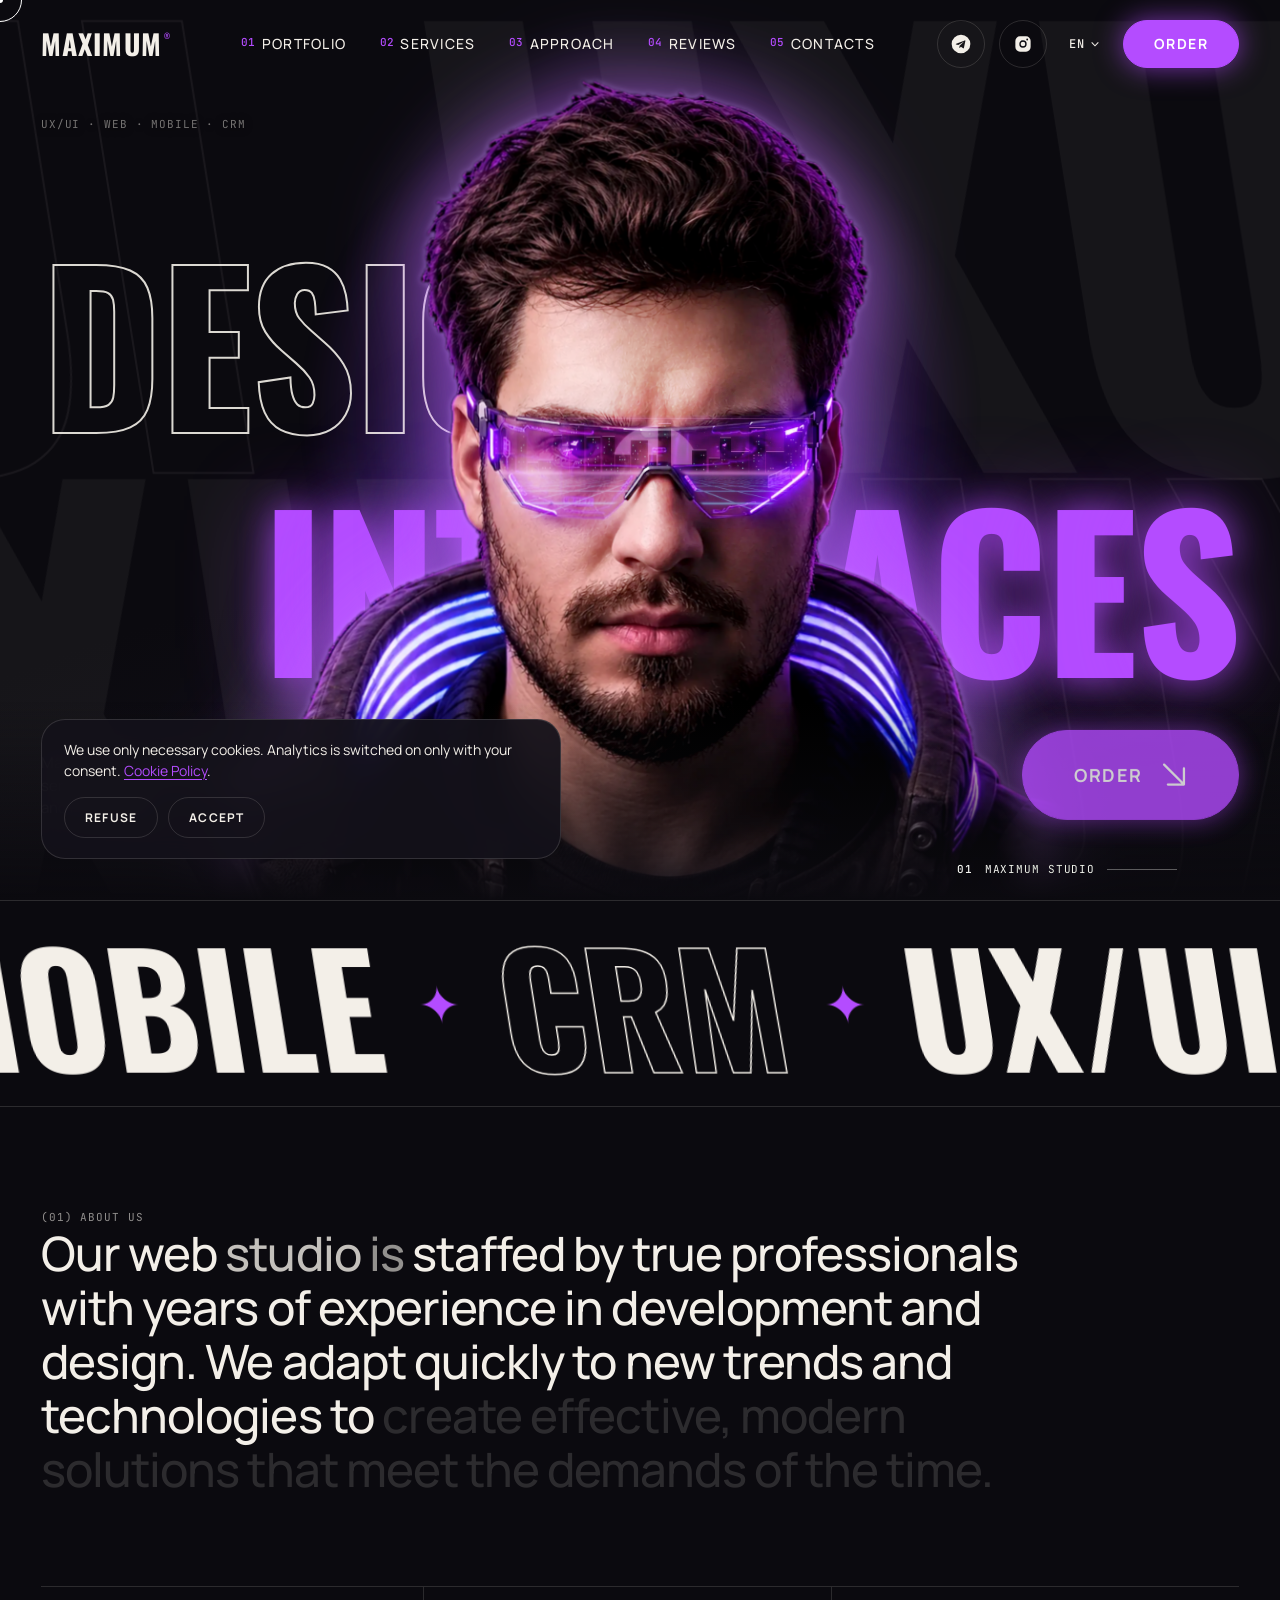
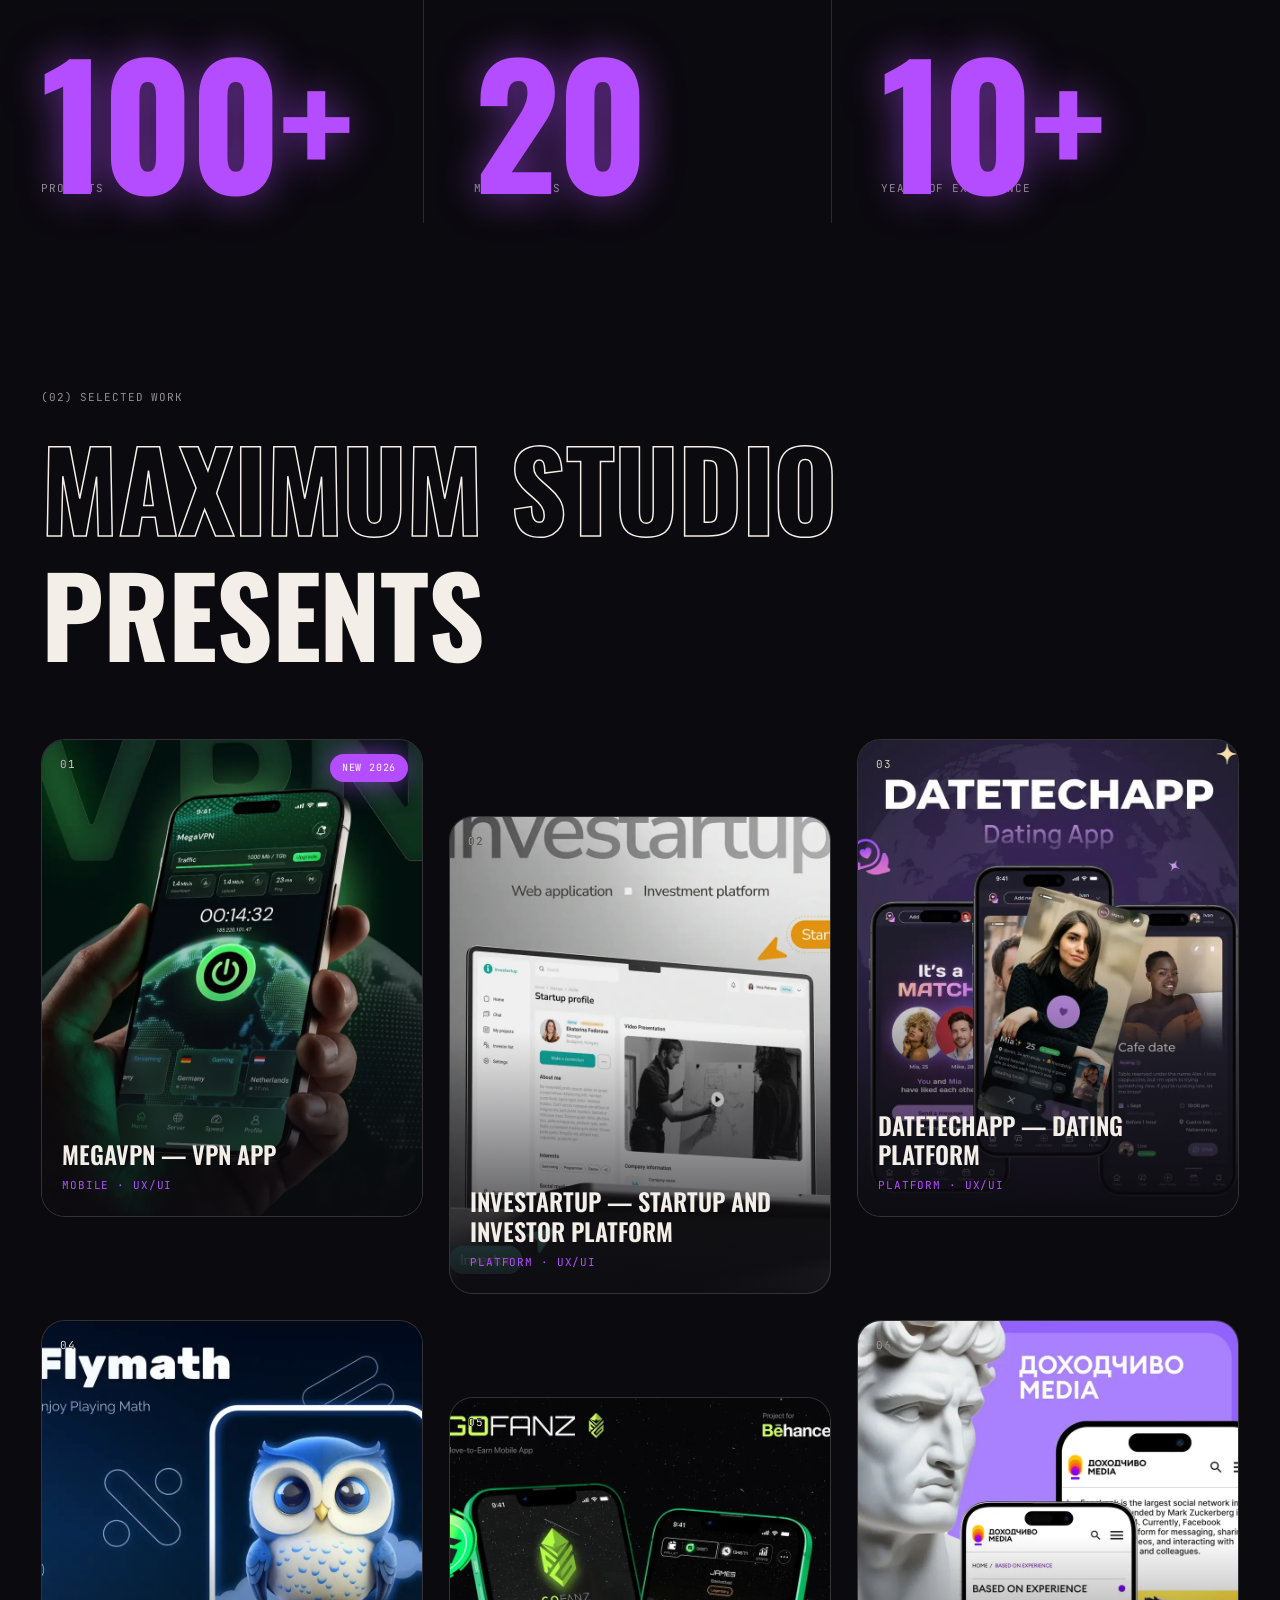
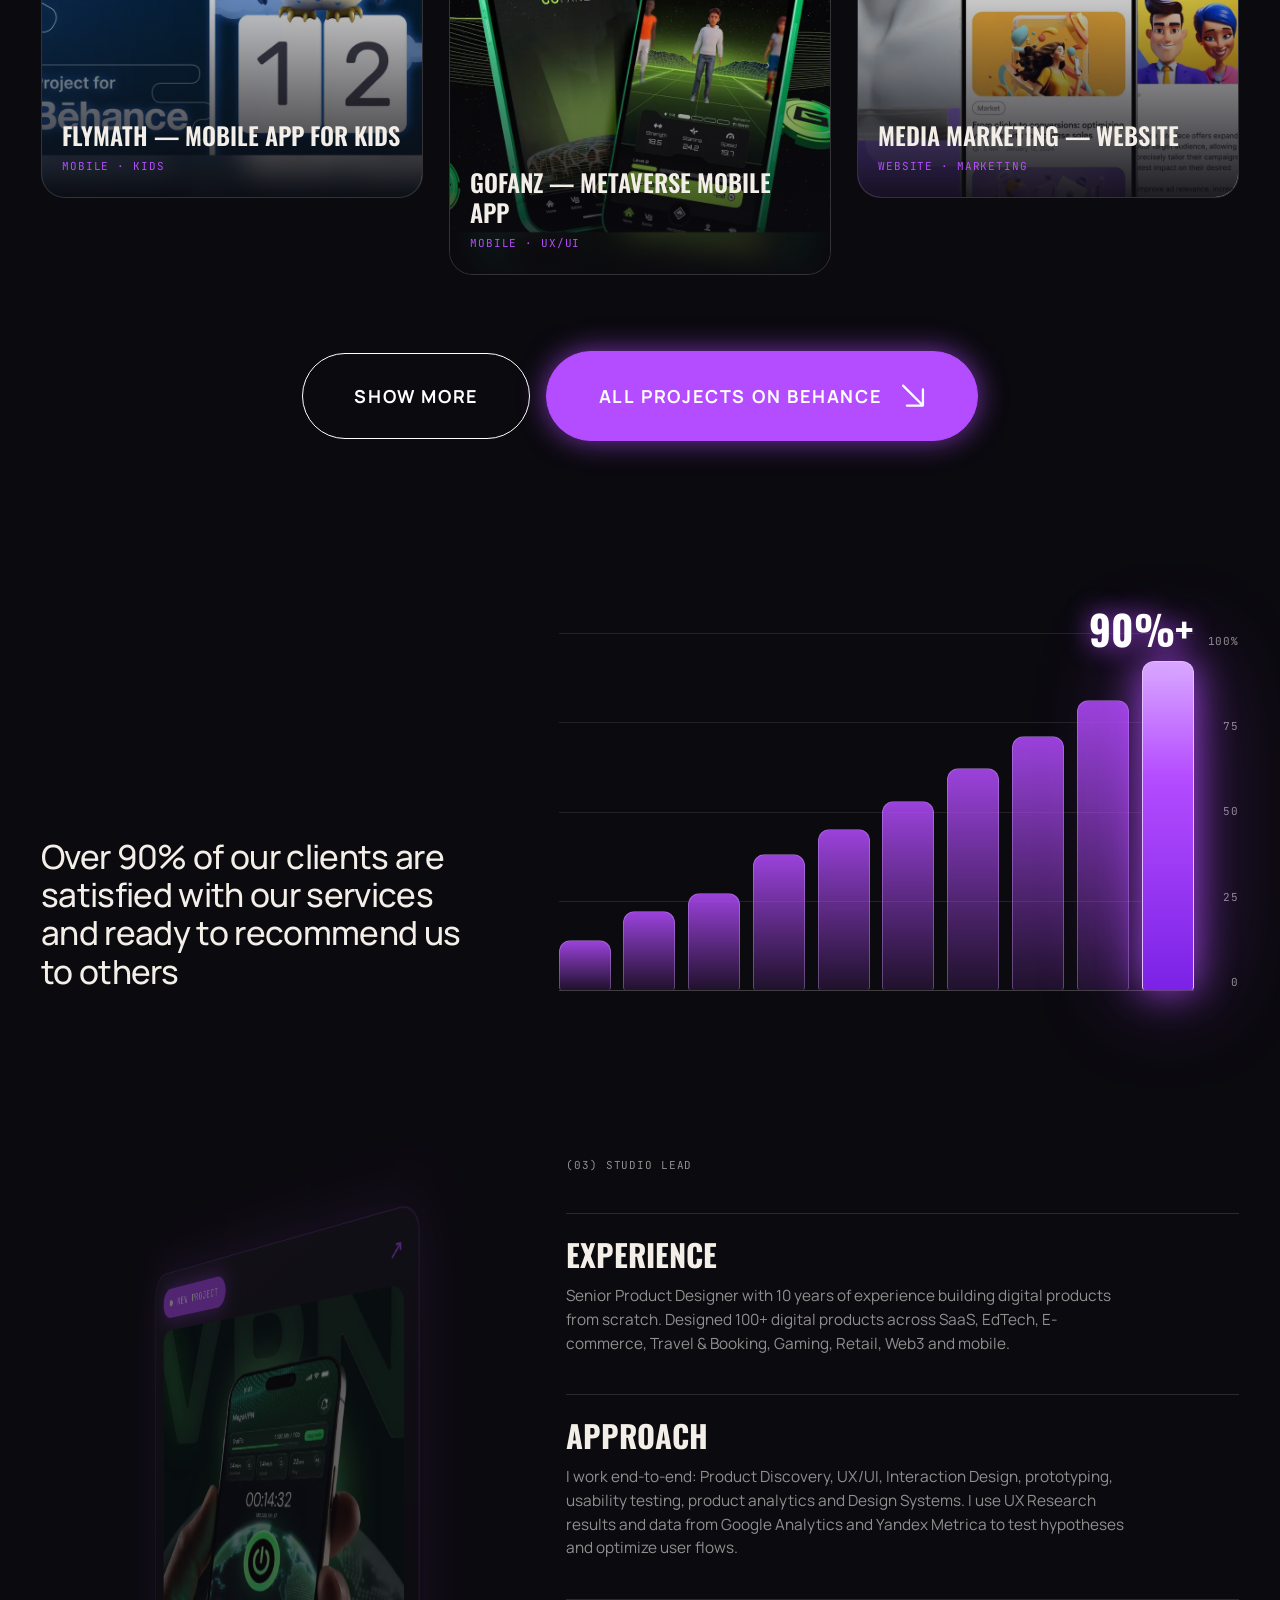
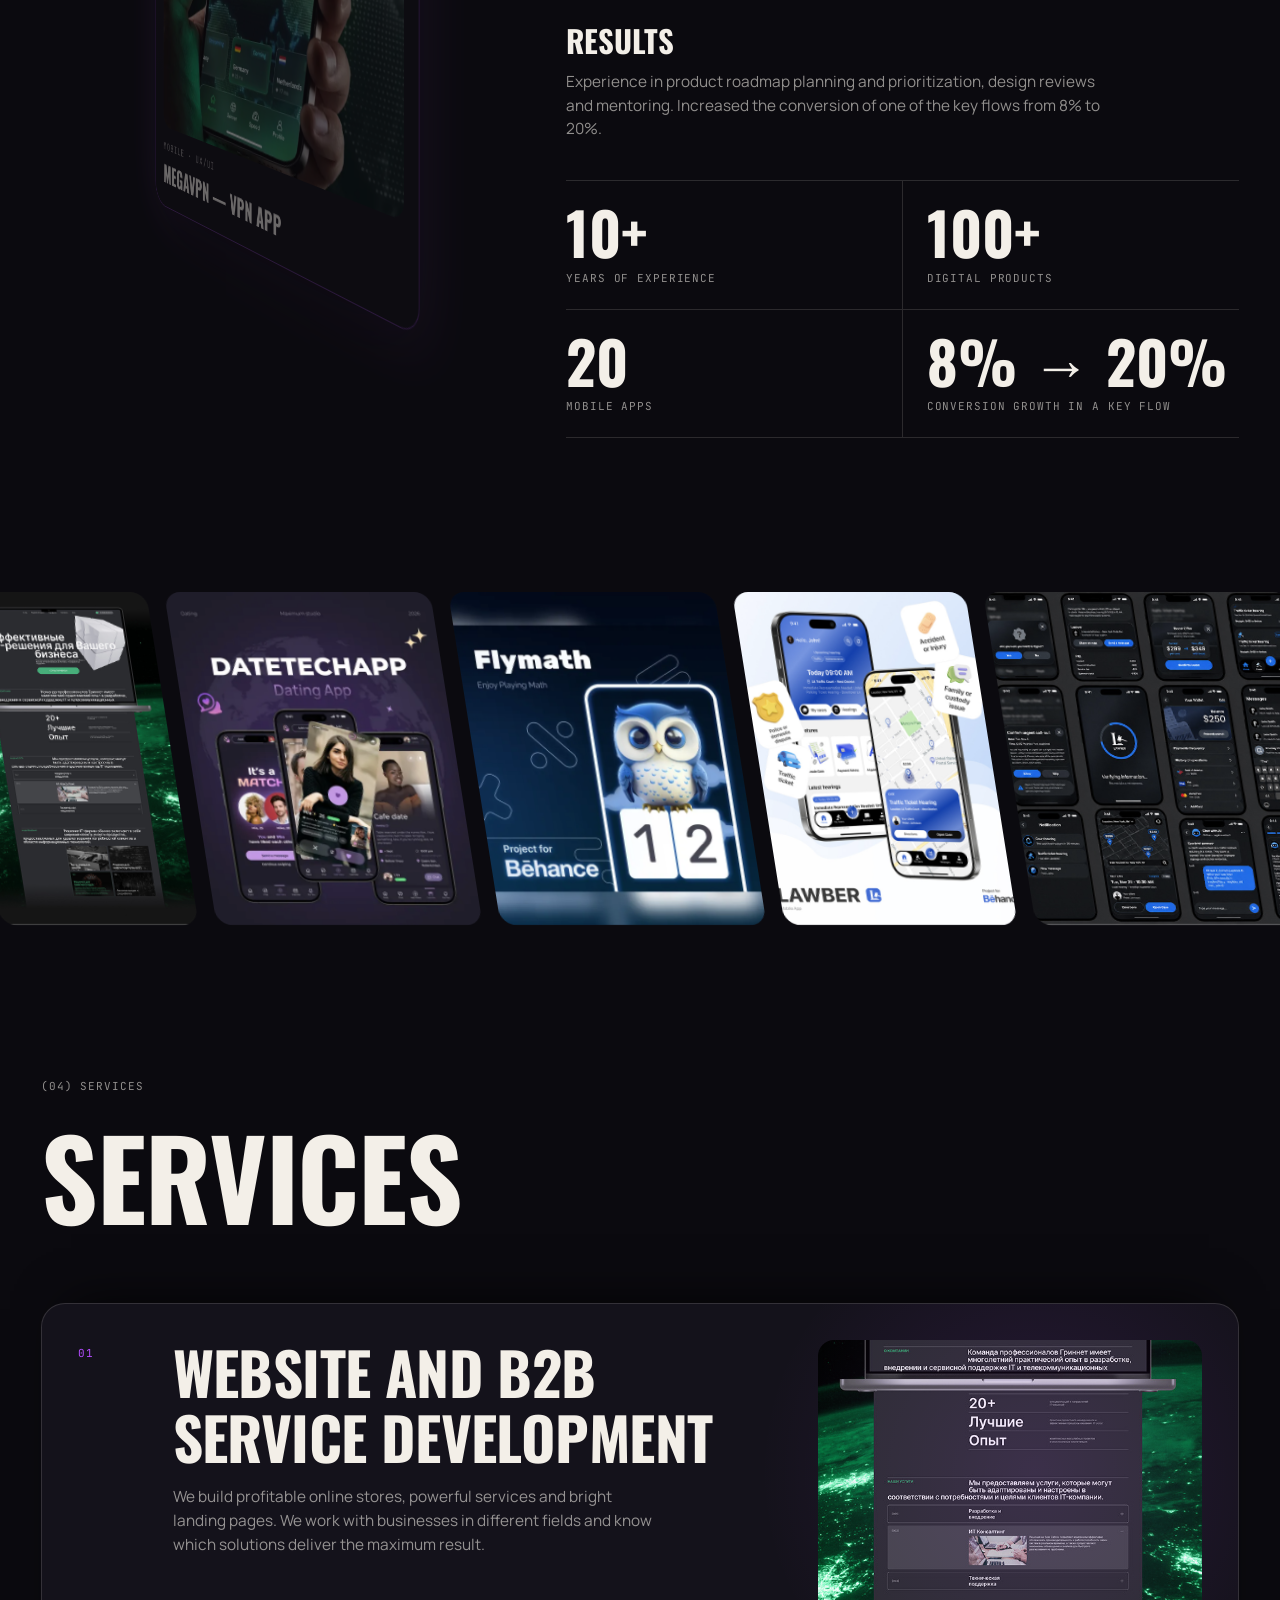
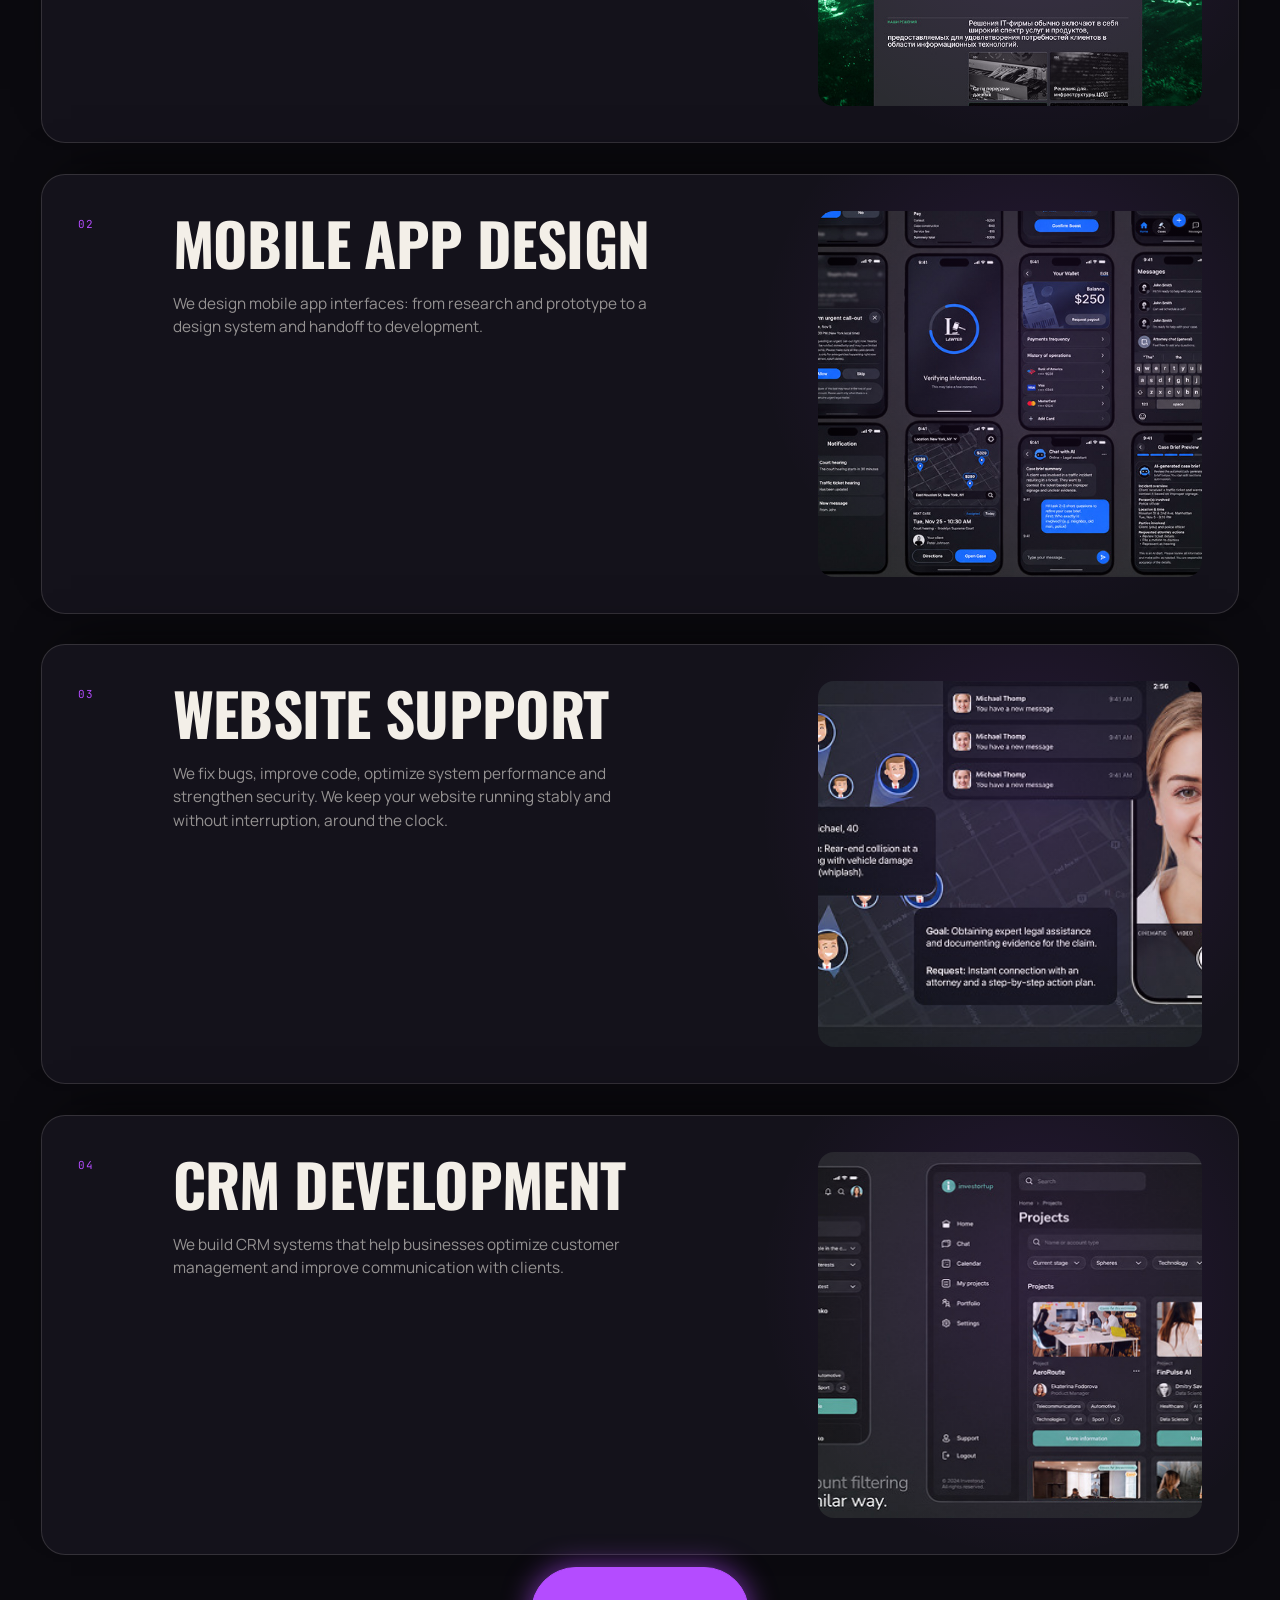
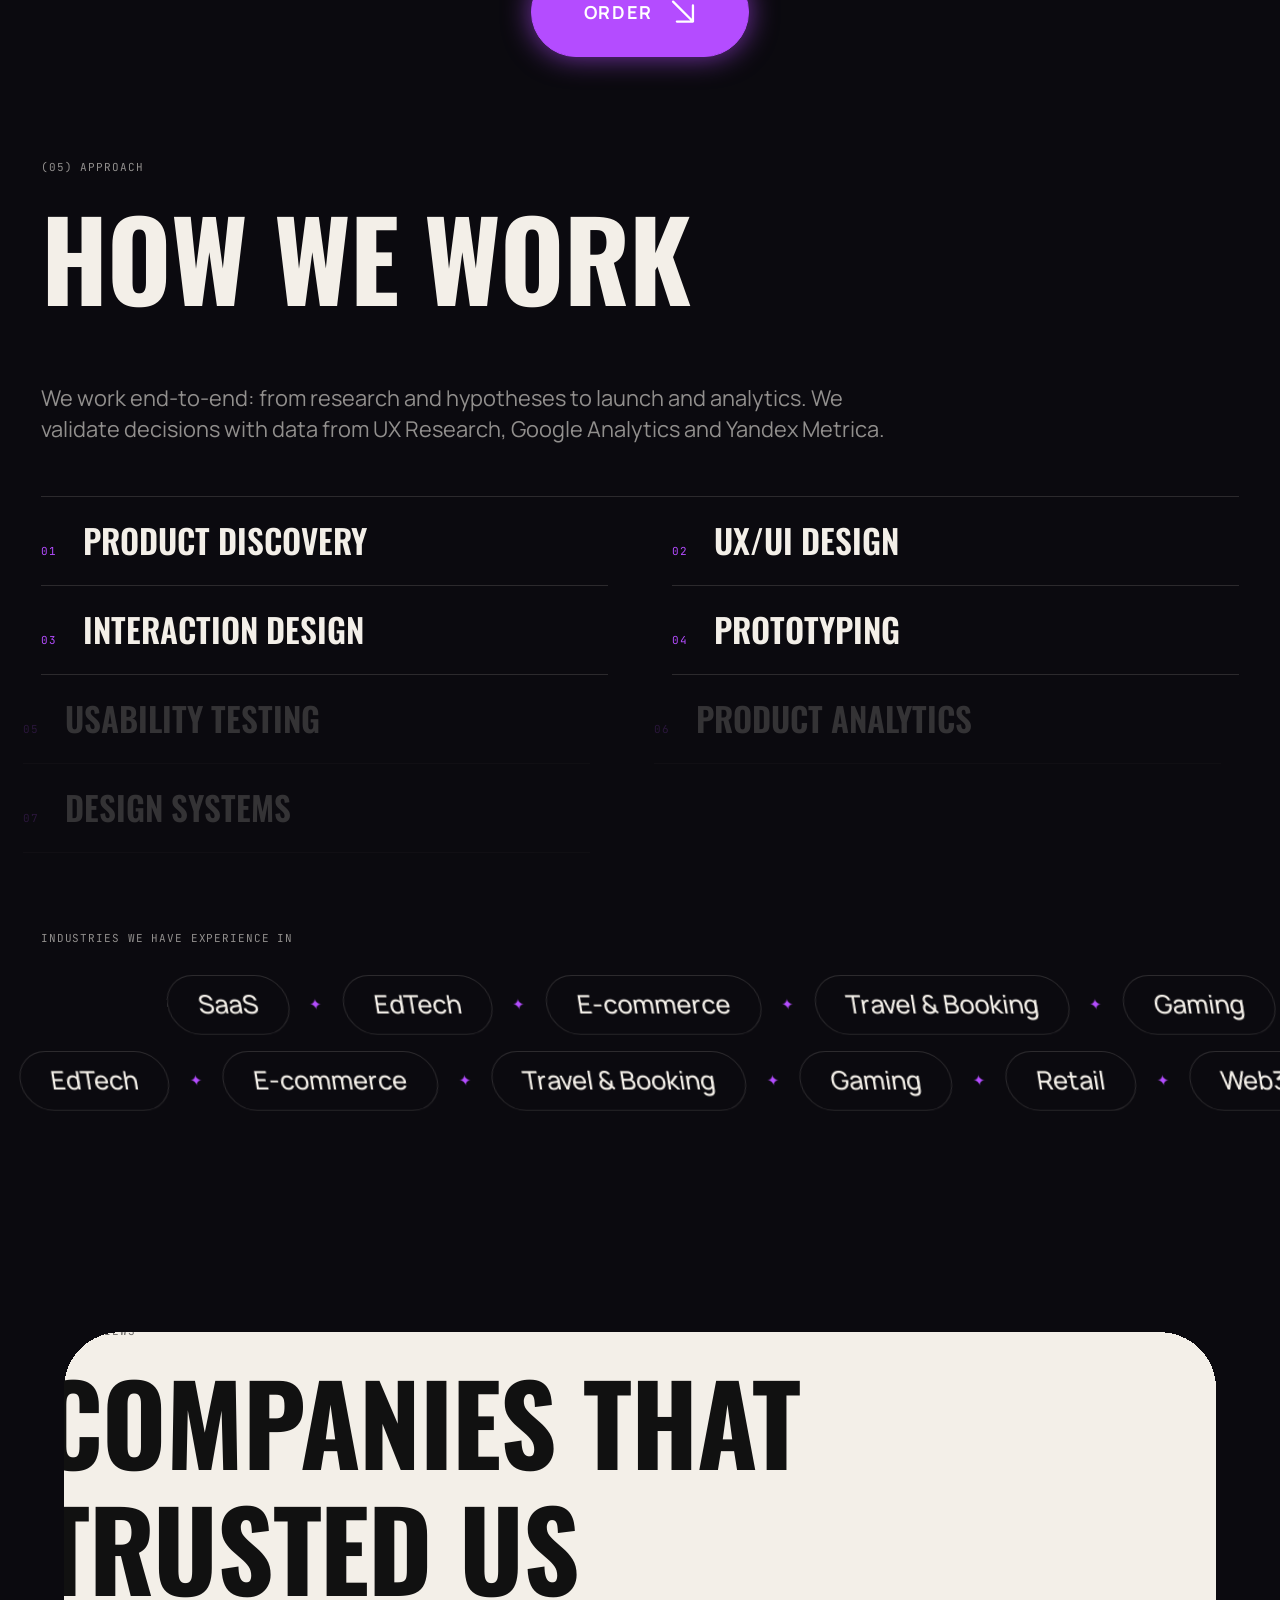
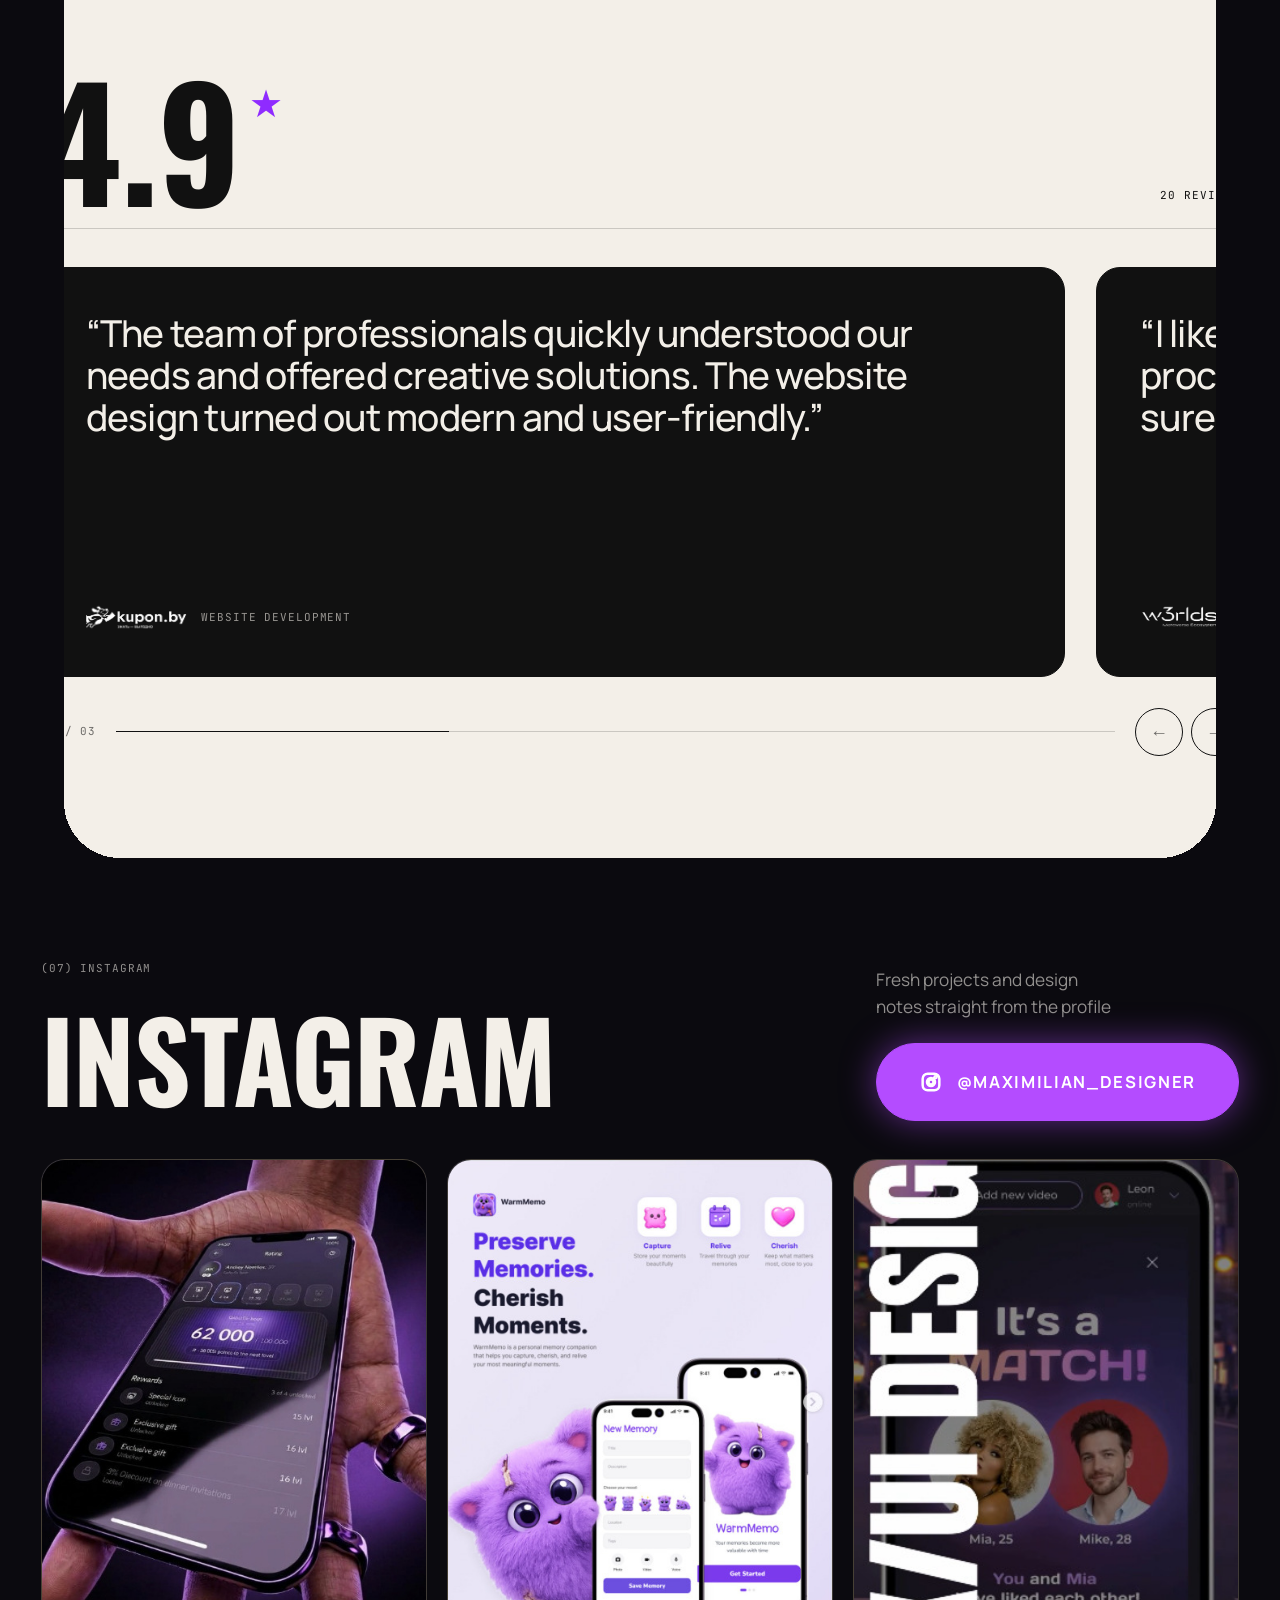
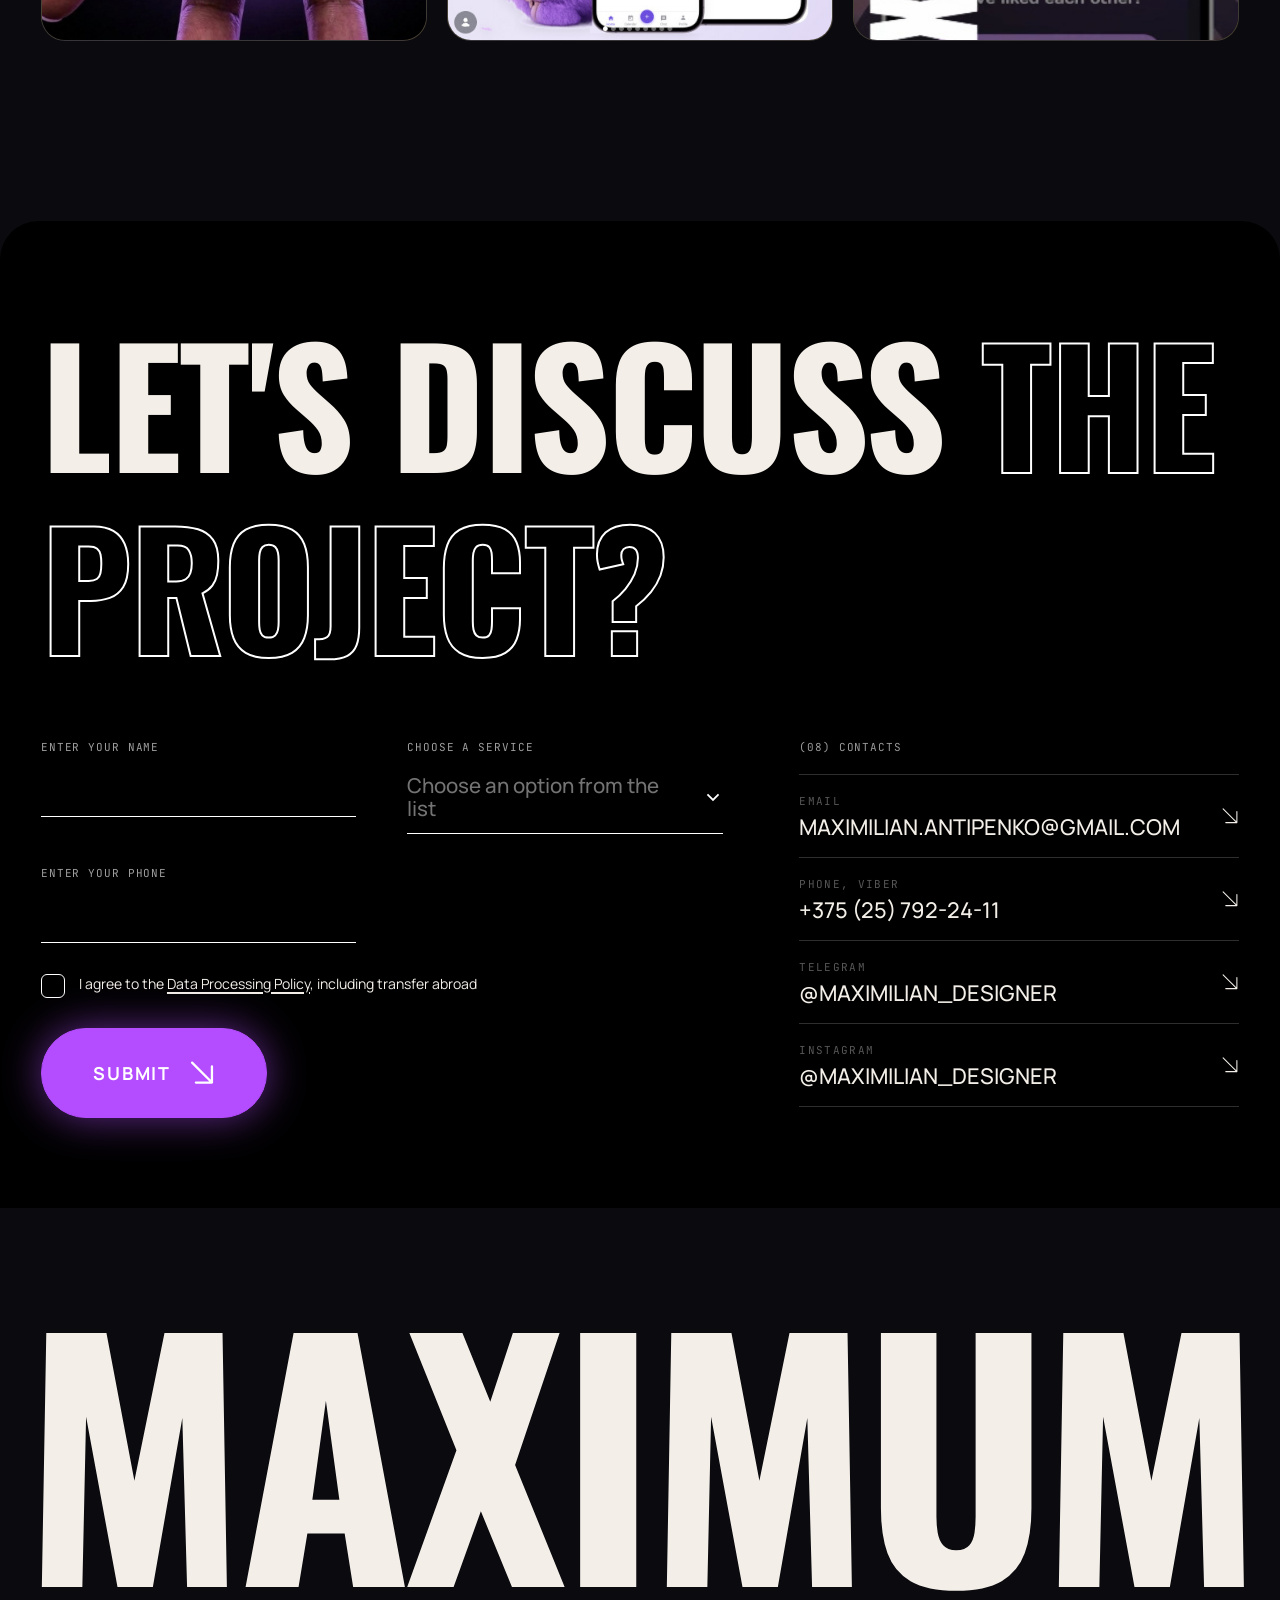
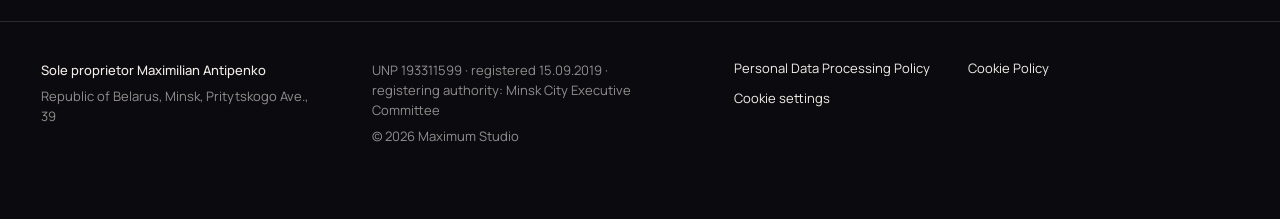
==== commit c5e9619d: "Ribbon with new project photos, A4 moved to ribbon, Behance links, audit fixes - real Behance links " ====
--- a/en/index.html
+++ b/en/index.html
@@ -37,7 +37,7 @@
 <meta name="theme-color" content="#0B0A0F">
 <script>document.documentElement.classList.add("js");try{if(sessionStorage.getItem("v2pre")||/[?&]nopre/.test(location.search))document.documentElement.classList.add("nopre")}catch(e){}setTimeout(function(){if(!window.__v2)document.documentElement.classList.remove("js")},3000)</script>
 <link rel="stylesheet" href="../v2/css/fonts.css">
-<link rel="stylesheet" href="../v2/css/v2.css?v=2611191105">
+<link rel="stylesheet" href="../v2/css/v2.css?v=2611191113">
 </head>
 <body id="top">
 <div class="prog" id="prog"></div>
@@ -106,21 +106,20 @@
 <section class="work" id="work">
   <div class="sec-h"><p class="eyebrow mono rv">(02) Selected work</p><h2 class="big-h rv"><span class="out">Maximum Studio</span><br>Presents</h2></div>
   <div class="hs" id="hs"><div class="hs-track" id="hs-track">
-    <a class="pcard" data-cursor="view" href="https://www.behance.net/gallery/257034643/MegaVPN-VPN-App" target="_blank" rel="noopener"><div class="pcard-im"><img src="../img/pr-megavpn.webp" width="1200" height="1500" alt="MegaVPN — VPN app" loading="lazy"></div><span class="pcard-n mono">01</span><span class="pcard-new mono">NEW 2026</span><div class="pcard-b"><h3>MegaVPN — VPN app</h3><p class="mono">Mobile · UX/UI</p></div><i class="sheen" aria-hidden="true"></i></a>
-    <a class="pcard" data-cursor="view" style="--d:.1s" href="https://www.behance.net/gallery/247973737/Investartup-Startup-Investor-Platform-UXUI" target="_blank" rel="noopener"><div class="pcard-im"><img src="../img/pr-investartup.webp" width="1200" height="1500" alt="Investartup — startup and investor platform" loading="lazy"></div><span class="pcard-n mono">02</span><div class="pcard-b"><h3>Investartup — startup and investor platform</h3><p class="mono">Platform · UX/UI</p></div><i class="sheen" aria-hidden="true"></i></a>
-    <a class="pcard" data-cursor="view" style="--d:.2s" href="https://www.behance.net/gallery/245962671/DateTechapp-Dating-Platform-UXUI-Design" target="_blank" rel="noopener"><div class="pcard-im"><img src="../img/pr-datetech.webp" width="1200" height="1500" alt="DateTechapp — dating platform" loading="lazy"></div><span class="pcard-n mono">03</span><div class="pcard-b"><h3>DateTechapp — dating platform</h3><p class="mono">Platform · UX/UI</p></div><i class="sheen" aria-hidden="true"></i></a>
-    <a class="pcard" data-cursor="view" href="https://www.behance.net/gallery/163321897/Flymath-Mobile-App-Kids-App" target="_blank" rel="noopener"><div class="pcard-im"><img src="../img/pr-flymath.webp" width="1200" height="1500" alt="Flymath — mobile app for kids" loading="lazy"></div><span class="pcard-n mono">04</span><div class="pcard-b"><h3>Flymath — mobile app for kids</h3><p class="mono">Mobile · Kids</p></div><i class="sheen" aria-hidden="true"></i></a>
-    <a class="pcard" data-cursor="view" style="--d:.1s" href="https://www.behance.net/gallery/159916769/GoFanz-Metaverse-Mobile-App" target="_blank" rel="noopener"><div class="pcard-im"><img src="../img/pr-gofanz.webp" width="1200" height="1500" alt="GoFanz — Metaverse mobile app" loading="lazy"></div><span class="pcard-n mono">05</span><div class="pcard-b"><h3>GoFanz — Metaverse mobile app</h3><p class="mono">Mobile · UX/UI</p></div><i class="sheen" aria-hidden="true"></i></a>
-    <a class="pcard" data-cursor="view" style="--d:.2s" href="https://www.behance.net/gallery/217824429/Website-Media-Marketing" target="_blank" rel="noopener"><div class="pcard-im"><img src="../img/pr-media.webp" width="1200" height="1500" alt="Media Marketing — website" loading="lazy"></div><span class="pcard-n mono">06</span><div class="pcard-b"><h3>Media Marketing — website</h3><p class="mono">Website · Marketing</p></div><i class="sheen" aria-hidden="true"></i></a>
+    <a class="pcard" data-cursor="view" href="https://www.behance.net/gallery/257034643/MegaVPN-VPN-App" target="_blank" rel="noopener"><div class="pcard-im"><img src="../img/pr-megavpn.webp" width="1000" height="1250" alt="MegaVPN — VPN app" loading="lazy"></div><span class="pcard-n mono">01</span><span class="pcard-new mono">NEW 2026</span><div class="pcard-b"><h3>MegaVPN — VPN app</h3><p class="mono">Mobile · UX/UI</p></div><i class="sheen" aria-hidden="true"></i></a>
+    <a class="pcard" data-cursor="view" style="--d:.1s" href="https://www.behance.net/gallery/247973737/Investartup-Startup-Investor-Platform-UXUI" target="_blank" rel="noopener"><div class="pcard-im"><img src="../img/pr-investartup.webp" width="1000" height="1250" alt="Investartup — startup and investor platform" loading="lazy"></div><span class="pcard-n mono">02</span><div class="pcard-b"><h3>Investartup — startup and investor platform</h3><p class="mono">Platform · UX/UI</p></div><i class="sheen" aria-hidden="true"></i></a>
+    <a class="pcard" data-cursor="view" style="--d:.2s" href="https://www.behance.net/gallery/245962671/DateTechapp-Dating-Platform-UXUI-Design" target="_blank" rel="noopener"><div class="pcard-im"><img src="../img/pr-datetech.webp" width="1000" height="1250" alt="DateTechapp — dating platform" loading="lazy"></div><span class="pcard-n mono">03</span><div class="pcard-b"><h3>DateTechapp — dating platform</h3><p class="mono">Platform · UX/UI</p></div><i class="sheen" aria-hidden="true"></i></a>
+    <a class="pcard" data-cursor="view" href="https://www.behance.net/gallery/163321897/Flymath-Mobile-App-Kids-App" target="_blank" rel="noopener"><div class="pcard-im"><img src="../img/pr-flymath.webp" width="1000" height="1250" alt="Flymath — mobile app for kids" loading="lazy"></div><span class="pcard-n mono">04</span><div class="pcard-b"><h3>Flymath — mobile app for kids</h3><p class="mono">Mobile · Kids</p></div><i class="sheen" aria-hidden="true"></i></a>
+    <a class="pcard" data-cursor="view" style="--d:.1s" href="https://www.behance.net/gallery/159916769/GoFanz-Metaverse-Mobile-App" target="_blank" rel="noopener"><div class="pcard-im"><img src="../img/pr-gofanz.webp" width="1000" height="1250" alt="GoFanz — Metaverse mobile app" loading="lazy"></div><span class="pcard-n mono">05</span><div class="pcard-b"><h3>GoFanz — Metaverse mobile app</h3><p class="mono">Mobile · UX/UI</p></div><i class="sheen" aria-hidden="true"></i></a>
+    <a class="pcard" data-cursor="view" style="--d:.2s" href="https://www.behance.net/gallery/217824429/Website-Media-Marketing" target="_blank" rel="noopener"><div class="pcard-im"><img src="../img/pr-media.webp" width="1000" height="1250" alt="Media Marketing — website" loading="lazy"></div><span class="pcard-n mono">06</span><div class="pcard-b"><h3>Media Marketing — website</h3><p class="mono">Website · Marketing</p></div><i class="sheen" aria-hidden="true"></i></a>
     <a class="pcard" data-cursor="view" href="https://www.behance.net/gallery/245962553/Mobile-lawyer-app-Lawber" target="_blank" rel="noopener"><div class="pcard-im"><img src="../img/p1.jpg" width="560" height="800" alt="Lawber — mobile lawyer app" loading="lazy"></div><span class="pcard-n mono">07</span><div class="pcard-b"><h3>Lawber — mobile lawyer app</h3><p class="mono">Mobile · UX/UI</p></div><i class="sheen" aria-hidden="true"></i></a>
-    <a class="pcard" data-cursor="view" style="--d:.1s" href="https://www.behance.net/maximilllian" target="_blank" rel="noopener"><div class="pcard-im"><img src="../img/pr-itacademy.webp" width="1200" height="1500" alt="IT-Academy — website" loading="lazy"></div><span class="pcard-n mono">08</span><div class="pcard-b"><h3>IT-Academy — website</h3><p class="mono">Website · UX/UI</p></div><i class="sheen" aria-hidden="true"></i></a>
-    <a class="pcard" data-cursor="view" style="--d:.2s" href="https://www.behance.net/maximilllian" target="_blank" rel="noopener"><div class="pcard-im"><img src="../img/pr-era.webp" width="1200" height="1500" alt="Era Platform — IT platform" loading="lazy"></div><span class="pcard-n mono">09</span><div class="pcard-b"><h3>Era Platform — IT platform</h3><p class="mono">Platform · UX/UI</p></div><i class="sheen" aria-hidden="true"></i></a>
-    <a class="pcard" data-cursor="view" href="https://www.behance.net/maximilllian" target="_blank" rel="noopener"><div class="pcard-im"><img src="../img/pr-grinnet.webp" width="1200" height="1500" alt="Grinnet — corporate website" loading="lazy"></div><span class="pcard-n mono">10</span><div class="pcard-b"><h3>Grinnet — corporate website</h3><p class="mono">Website · UX/UI</p></div><i class="sheen" aria-hidden="true"></i></a>
-    <a class="pcard" data-cursor="view" style="--d:.1s" href="https://www.behance.net/maximilllian" target="_blank" rel="noopener"><div class="pcard-im"><img src="../img/pr-provocal.webp" width="1200" height="1500" alt="Pro Vocal — website" loading="lazy"></div><span class="pcard-n mono">11</span><div class="pcard-b"><h3>Pro Vocal — website</h3><p class="mono">Website · Design</p></div><i class="sheen" aria-hidden="true"></i></a>
-    <a class="pcard" data-cursor="view" style="--d:.2s" href="https://www.behance.net/maximilllian" target="_blank" rel="noopener"><div class="pcard-im"><img src="../img/pr-recruiting.webp" width="1200" height="1500" alt="Key Competencies — recruiting agency website" loading="lazy"></div><span class="pcard-n mono">12</span><div class="pcard-b"><h3>Key Competencies — recruiting agency website</h3><p class="mono">Website · Recruiting</p></div><i class="sheen" aria-hidden="true"></i></a>
-    <a class="pcard" data-cursor="view" href="https://www.behance.net/maximilllian" target="_blank" rel="noopener"><div class="pcard-im"><img src="../img/pr-a4.webp" width="1200" height="1500" alt="Landing page for A4" loading="lazy"></div><span class="pcard-n mono">13</span><div class="pcard-b"><h3>Landing page for A4</h3><p class="mono">Landing · UI</p></div><i class="sheen" aria-hidden="true"></i></a>
+    <a class="pcard" data-cursor="view" style="--d:.1s" href="https://www.behance.net/gallery/246479267/Website-courses-IT-Academy" target="_blank" rel="noopener"><div class="pcard-im"><img src="../img/pr-itacademy.webp" width="1000" height="1250" alt="IT-Academy — website" loading="lazy"></div><span class="pcard-n mono">08</span><div class="pcard-b"><h3>IT-Academy — website</h3><p class="mono">Website · UX/UI</p></div><i class="sheen" aria-hidden="true"></i></a>
+    <a class="pcard" data-cursor="view" style="--d:.2s" href="https://www.behance.net/gallery/221992211/Website-ERA-IT-Platform-UIUX-design" target="_blank" rel="noopener"><div class="pcard-im"><img src="../img/pr-era.webp" width="1000" height="1250" alt="Era Platform — IT platform" loading="lazy"></div><span class="pcard-n mono">09</span><div class="pcard-b"><h3>Era Platform — IT platform</h3><p class="mono">Platform · UX/UI</p></div><i class="sheen" aria-hidden="true"></i></a>
+    <a class="pcard" data-cursor="view" href="https://www.behance.net/gallery/218069183/Landing-page-Greenet" target="_blank" rel="noopener"><div class="pcard-im"><img src="../img/pr-grinnet.webp" width="1000" height="1250" alt="Grinnet — corporate website" loading="lazy"></div><span class="pcard-n mono">10</span><div class="pcard-b"><h3>Grinnet — corporate website</h3><p class="mono">Website · UX/UI</p></div><i class="sheen" aria-hidden="true"></i></a>
+    <a class="pcard" data-cursor="view" style="--d:.1s" href="https://www.behance.net/gallery/199602581/Landing-page-for-online-course-Provocal" target="_blank" rel="noopener"><div class="pcard-im"><img src="../img/pr-provocal.webp" width="1000" height="1250" alt="Pro Vocal — website" loading="lazy"></div><span class="pcard-n mono">11</span><div class="pcard-b"><h3>Pro Vocal — website</h3><p class="mono">Website · Design</p></div><i class="sheen" aria-hidden="true"></i></a>
+    <a class="pcard" data-cursor="view" style="--d:.2s" href="https://www.behance.net/gallery/202547335/Recruitment-Website" target="_blank" rel="noopener"><div class="pcard-im"><img src="../img/pr-recruiting.webp" width="1000" height="1250" alt="Key Competencies — recruiting agency website" loading="lazy"></div><span class="pcard-n mono">12</span><div class="pcard-b"><h3>Key Competencies — recruiting agency website</h3><p class="mono">Website · Recruiting</p></div><i class="sheen" aria-hidden="true"></i></a>
   <div class="hs-end"><p class="big-h"><span class="out">More work</span></p><button type="button" class="btn btn-lg hs-more" id="hs-more"><span>Show more</span></button><a class="btn btn-lg" data-mag href="https://www.behance.net/maximilllian" target="_blank" rel="noopener"><span>All projects on Behance</span><svg><use href="#i-arr"/></svg></a></div></div>
-  <div class="hs-ui mono" aria-hidden="true"><span><b id="hs-n">01</b> / 13</span><i><u id="hs-b"></u></i><span class="hint">Keep scrolling →</span></div></div>
+  <div class="hs-ui mono" aria-hidden="true"><span><b id="hs-n">01</b> / 12</span><i><u id="hs-b"></u></i><span class="hint">Keep scrolling →</span></div></div>
   </section>
 
 <!-- ============ METRIC ============ -->
@@ -136,7 +135,7 @@
 <section class="founder" id="founder" aria-label="Studio lead">
   <a class="fo-card" id="fo-card" href="https://www.behance.net/gallery/257034643/MegaVPN-VPN-App" target="_blank" rel="noopener" data-cursor="view" aria-label="New project: MegaVPN — VPN app">
     <div class="fo-card-top mono"><span class="newtag"><i></i>New project</span><span class="arr">↗</span></div>
-    <div class="fo-photo"><img src="../img/pr-megavpn.webp" width="1200" height="1500" alt="MegaVPN — VPN app" loading="lazy"></div>
+    <div class="fo-photo"><img src="../img/pr-megavpn.webp" width="1000" height="1250" alt="MegaVPN — VPN app" loading="lazy"></div>
     <div class="fo-card-b"><p class="eyebrow mono">Mobile · UX/UI</p><h2 id="founder-h">MegaVPN — VPN app</h2></div>
     <i class="sheen" aria-hidden="true"></i>
   </a>
@@ -156,8 +155,8 @@
 
 <!-- лента фото -->
 <div class="rib" aria-hidden="true"><div class="rib-t">
-  <img src="../img/p1.jpg" alt="" loading="lazy"><img src="../img/web-1.jpg" alt="" loading="lazy"><img src="../img/p3.jpg" alt="" loading="lazy"><img src="../img/mobile.jpg" alt="" loading="lazy"><img src="../img/p5.jpg" alt="" loading="lazy"><img src="../img/crm-1.jpg" alt="" loading="lazy"><img src="../img/p2.jpg" alt="" loading="lazy"><img src="../img/web-2.jpg" alt="" loading="lazy"><img src="../img/p4.jpg" alt="" loading="lazy"><img src="../img/support.jpg" alt="" loading="lazy"><img src="../img/p6.jpg" alt="" loading="lazy"><img src="../img/crm-2.jpg" alt="" loading="lazy">
-  <img src="../img/p1.jpg" alt="" loading="lazy"><img src="../img/web-1.jpg" alt="" loading="lazy"><img src="../img/p3.jpg" alt="" loading="lazy"><img src="../img/mobile.jpg" alt="" loading="lazy"><img src="../img/p5.jpg" alt="" loading="lazy"><img src="../img/crm-1.jpg" alt="" loading="lazy"><img src="../img/p2.jpg" alt="" loading="lazy"><img src="../img/web-2.jpg" alt="" loading="lazy"><img src="../img/p4.jpg" alt="" loading="lazy"><img src="../img/support.jpg" alt="" loading="lazy"><img src="../img/p6.jpg" alt="" loading="lazy"><img src="../img/crm-2.jpg" alt="" loading="lazy">
+  <img src="../img/rib-megavpn.webp" alt="" loading="lazy"><img src="../img/rib-investartup.webp" alt="" loading="lazy"><img src="../img/web-1.jpg" alt="" loading="lazy"><img src="../img/rib-datetech.webp" alt="" loading="lazy"><img src="../img/rib-flymath.webp" alt="" loading="lazy"><img src="../img/p1.jpg" alt="" loading="lazy"><img src="../img/mobile.jpg" alt="" loading="lazy"><img src="../img/rib-gofanz.webp" alt="" loading="lazy"><img src="../img/rib-media.webp" alt="" loading="lazy"><img src="../img/crm-1.jpg" alt="" loading="lazy"><img src="../img/rib-itacademy.webp" alt="" loading="lazy"><img src="../img/rib-era.webp" alt="" loading="lazy"><img src="../img/web-2.jpg" alt="" loading="lazy"><img src="../img/rib-grinnet.webp" alt="" loading="lazy"><img src="../img/rib-provocal.webp" alt="" loading="lazy"><img src="../img/support.jpg" alt="" loading="lazy"><img src="../img/rib-recruiting.webp" alt="" loading="lazy"><img src="../img/rib-a4.webp" alt="" loading="lazy"><img src="../img/crm-2.jpg" alt="" loading="lazy">
+  <img src="../img/rib-megavpn.webp" alt="" loading="lazy"><img src="../img/rib-investartup.webp" alt="" loading="lazy"><img src="../img/web-1.jpg" alt="" loading="lazy"><img src="../img/rib-datetech.webp" alt="" loading="lazy"><img src="../img/rib-flymath.webp" alt="" loading="lazy"><img src="../img/p1.jpg" alt="" loading="lazy"><img src="../img/mobile.jpg" alt="" loading="lazy"><img src="../img/rib-gofanz.webp" alt="" loading="lazy"><img src="../img/rib-media.webp" alt="" loading="lazy"><img src="../img/crm-1.jpg" alt="" loading="lazy"><img src="../img/rib-itacademy.webp" alt="" loading="lazy"><img src="../img/rib-era.webp" alt="" loading="lazy"><img src="../img/web-2.jpg" alt="" loading="lazy"><img src="../img/rib-grinnet.webp" alt="" loading="lazy"><img src="../img/rib-provocal.webp" alt="" loading="lazy"><img src="../img/support.jpg" alt="" loading="lazy"><img src="../img/rib-recruiting.webp" alt="" loading="lazy"><img src="../img/rib-a4.webp" alt="" loading="lazy"><img src="../img/crm-2.jpg" alt="" loading="lazy">
 </div></div>
 
 <!-- ============ SERVICES ============ -->
@@ -218,7 +217,7 @@
       <ul role="listbox"><li role="option">Website and B2B service development</li><li role="option">Mobile app design</li><li role="option">Website support</li><li role="option">CRM development</li></ul><input type="hidden" name="service"></div><span class="msg">Choose a service</span></div>
     <label class="fld"><span class="lb mono">Enter your phone</span><input type="tel" name="phone" autocomplete="tel" inputmode="tel" maxlength="30"><span class="msg">Enter a valid phone number</span></label>
     <input class="hp" type="text" name="website" tabindex="-1" autocomplete="off" aria-hidden="true">
-    <div class="fld"><label class="ck"><input type="checkbox" name="agree"><span>I agree to the <a href="privacy-policy/" target="_blank">Data Processing Policy</a>, including transfer abroad</span></label><span class="msg">Your consent is required</span></div>
+    <div class="fld"><label class="ck"><input type="checkbox" name="agree"><span>I agree to the <a href="privacy-policy/" target="_blank" rel="noopener">Data Processing Policy</a>, including transfer abroad</span></label><span class="msg">Your consent is required</span></div>
     <button class="btn btn-lg btn-send" type="submit"><span>Submit</span><svg><use href="#i-arr"/></svg></button>
     <p class="form-err" id="ferr" role="alert">Could not send your request. Please try again or call us.</p>
   </form>
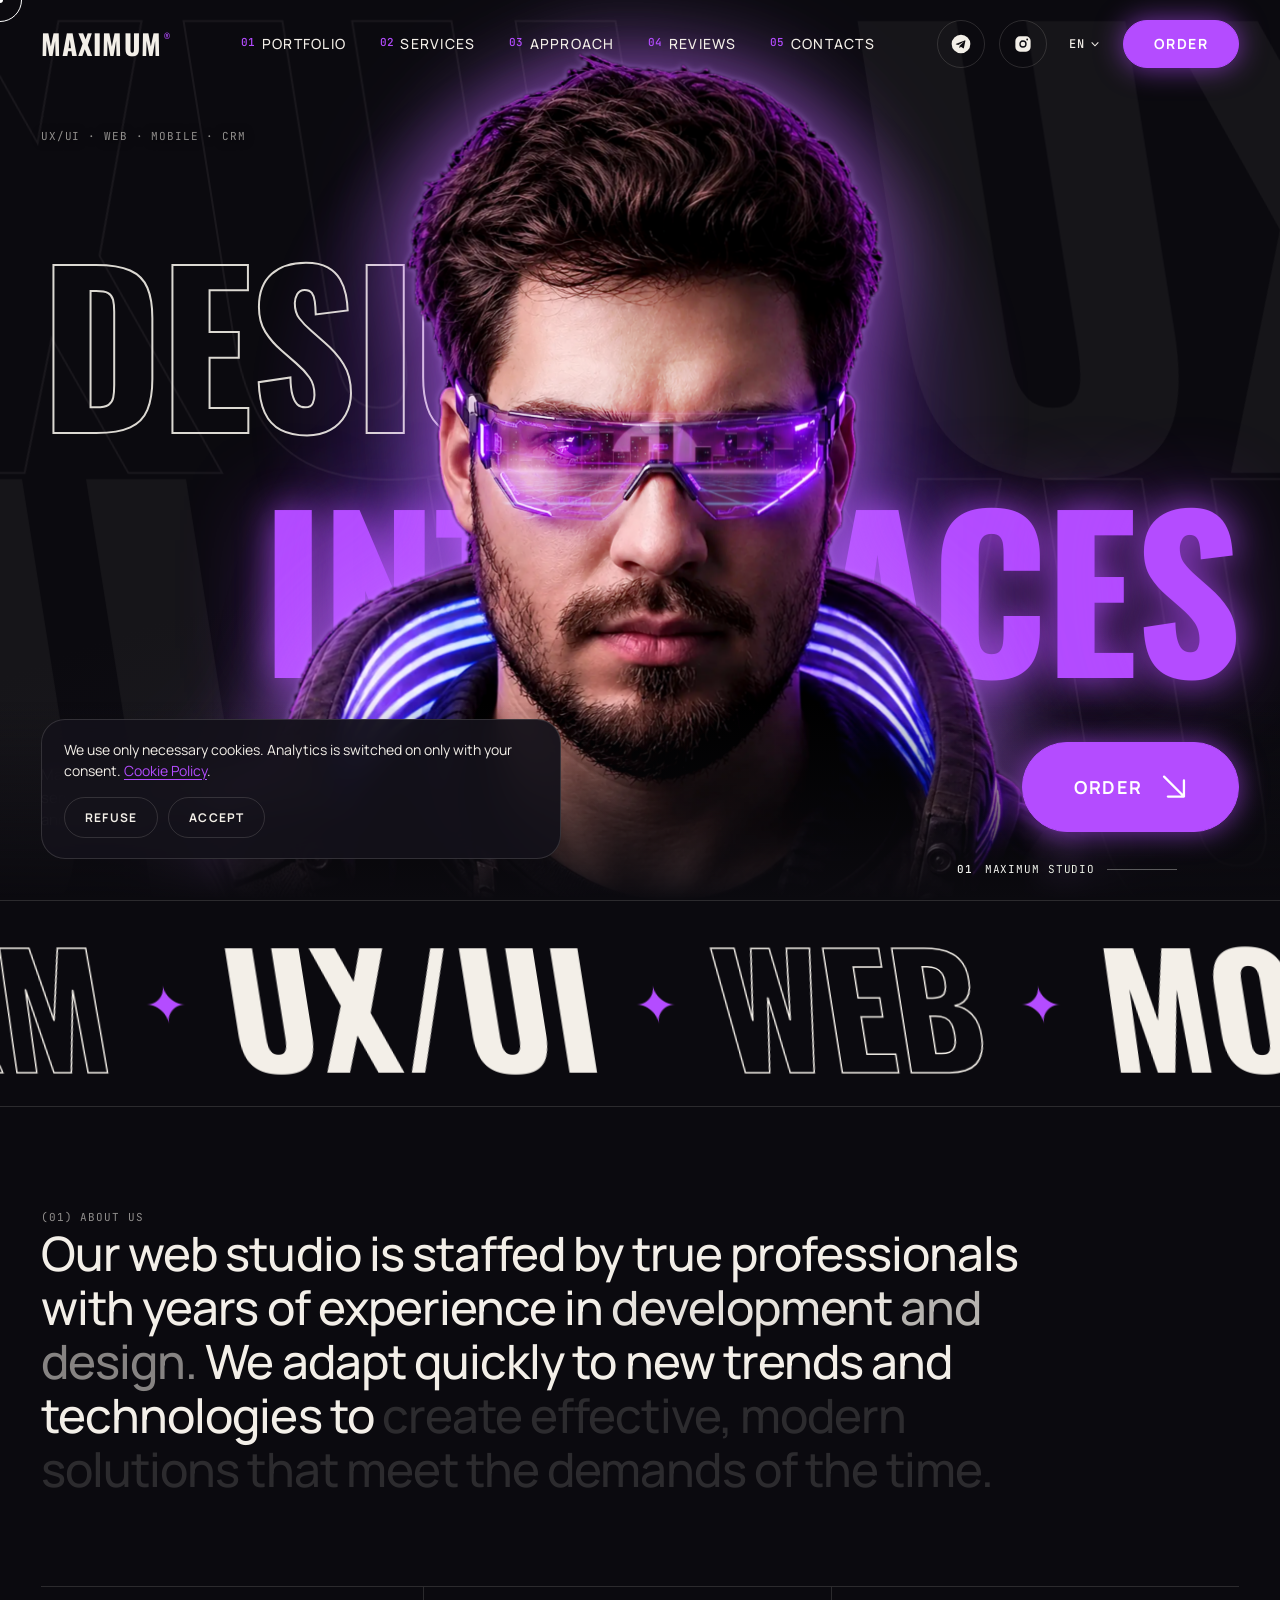
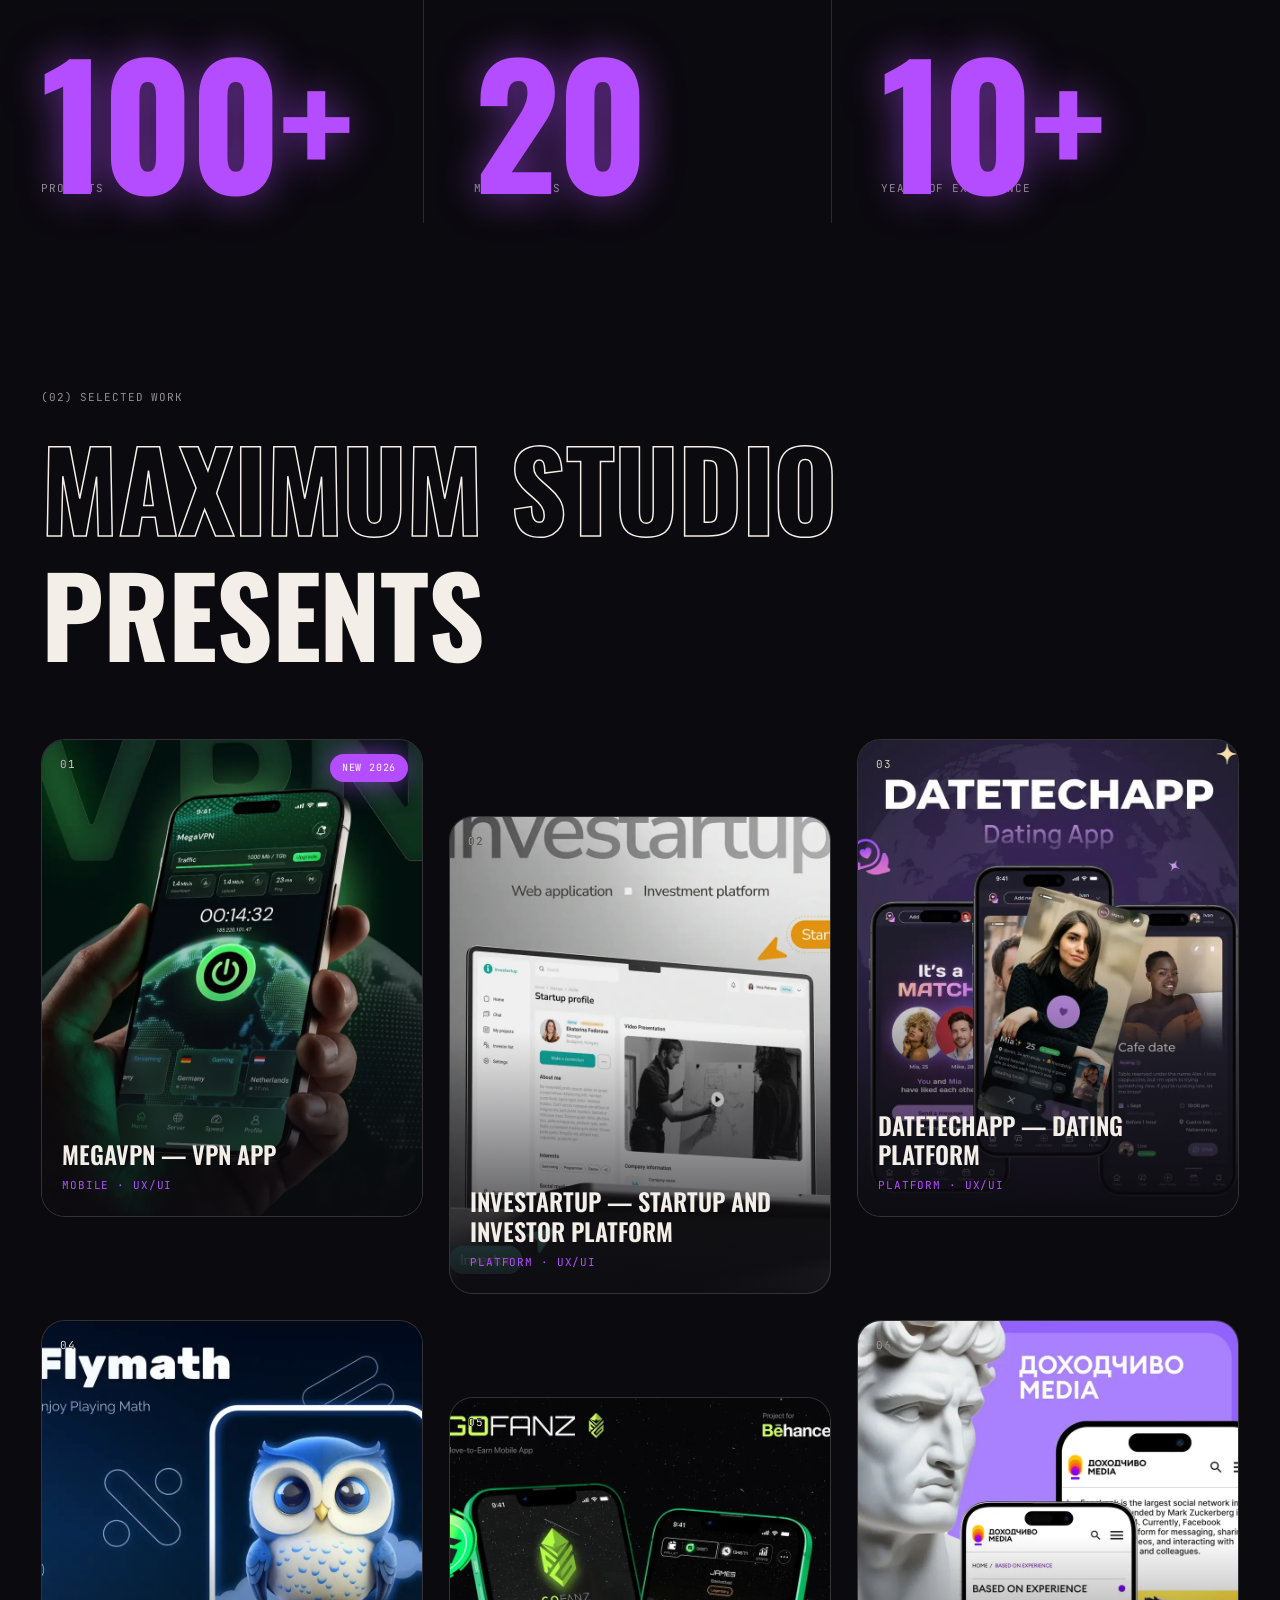
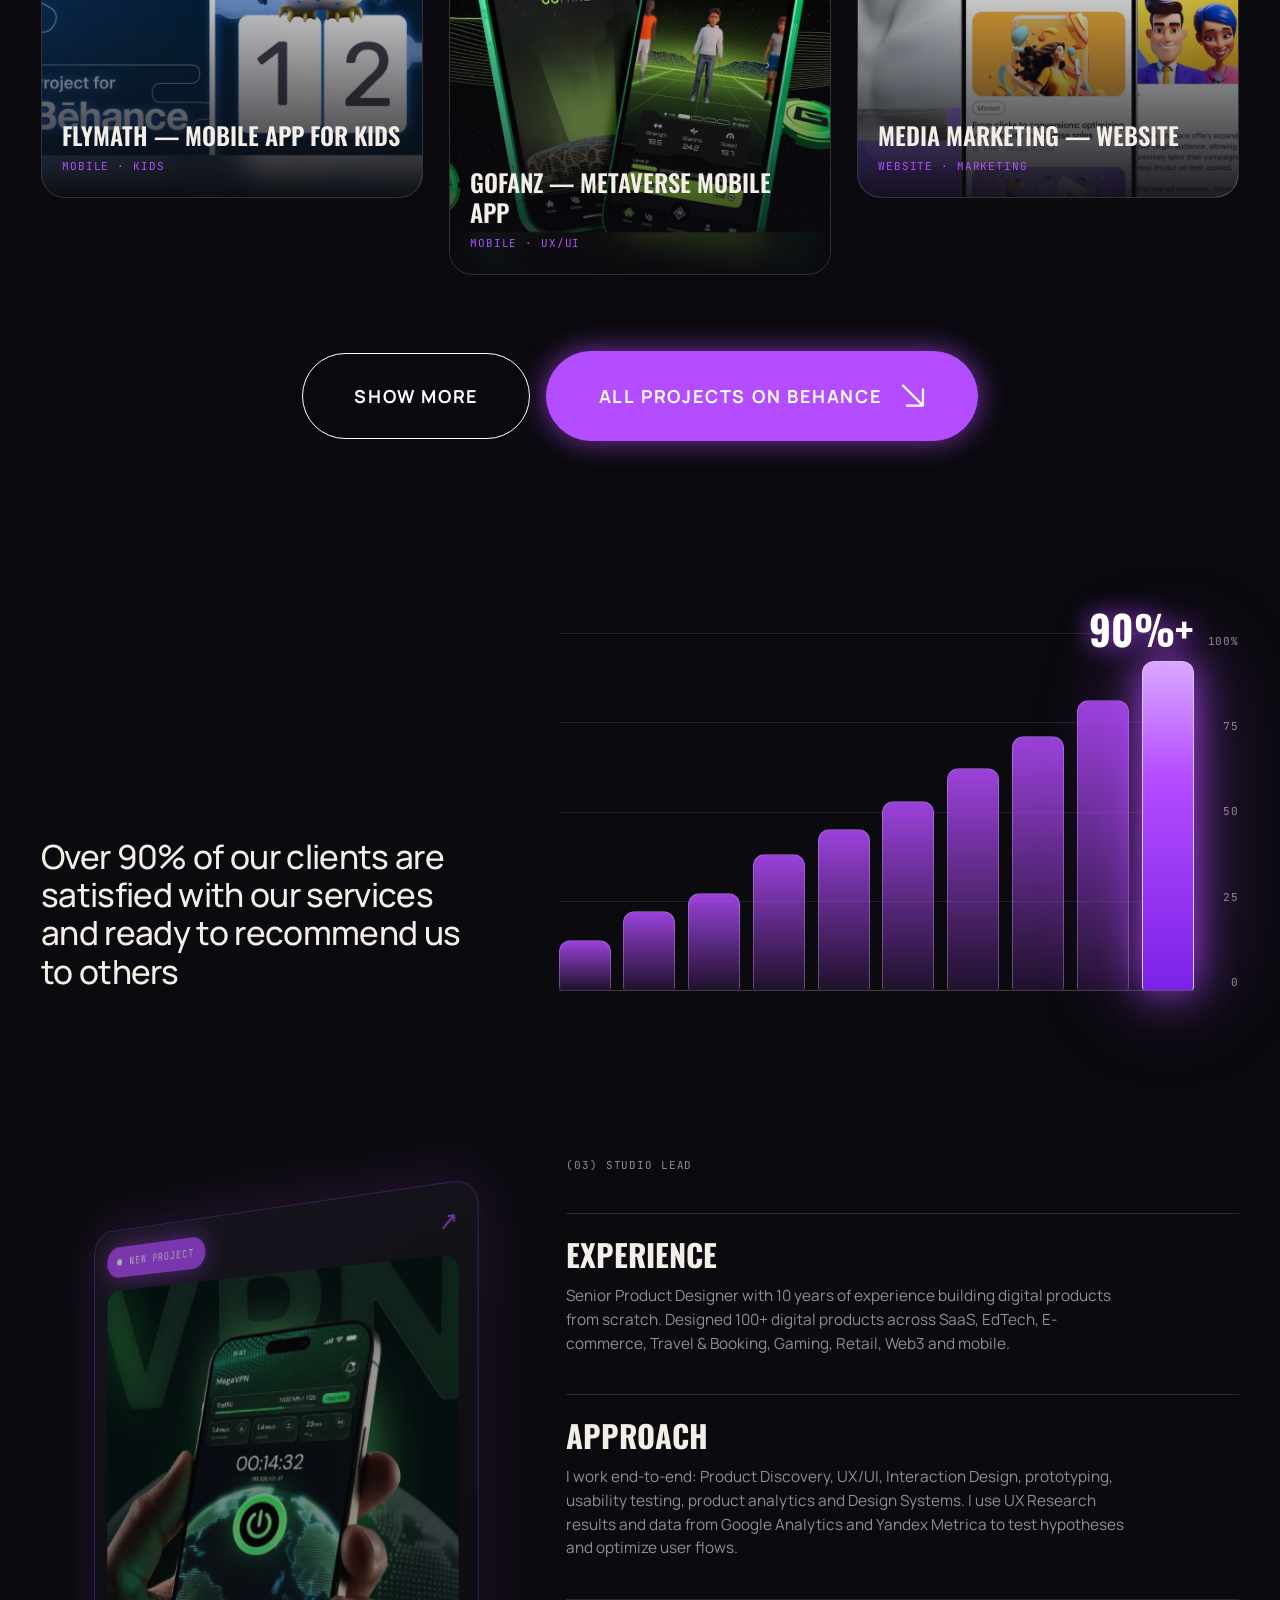
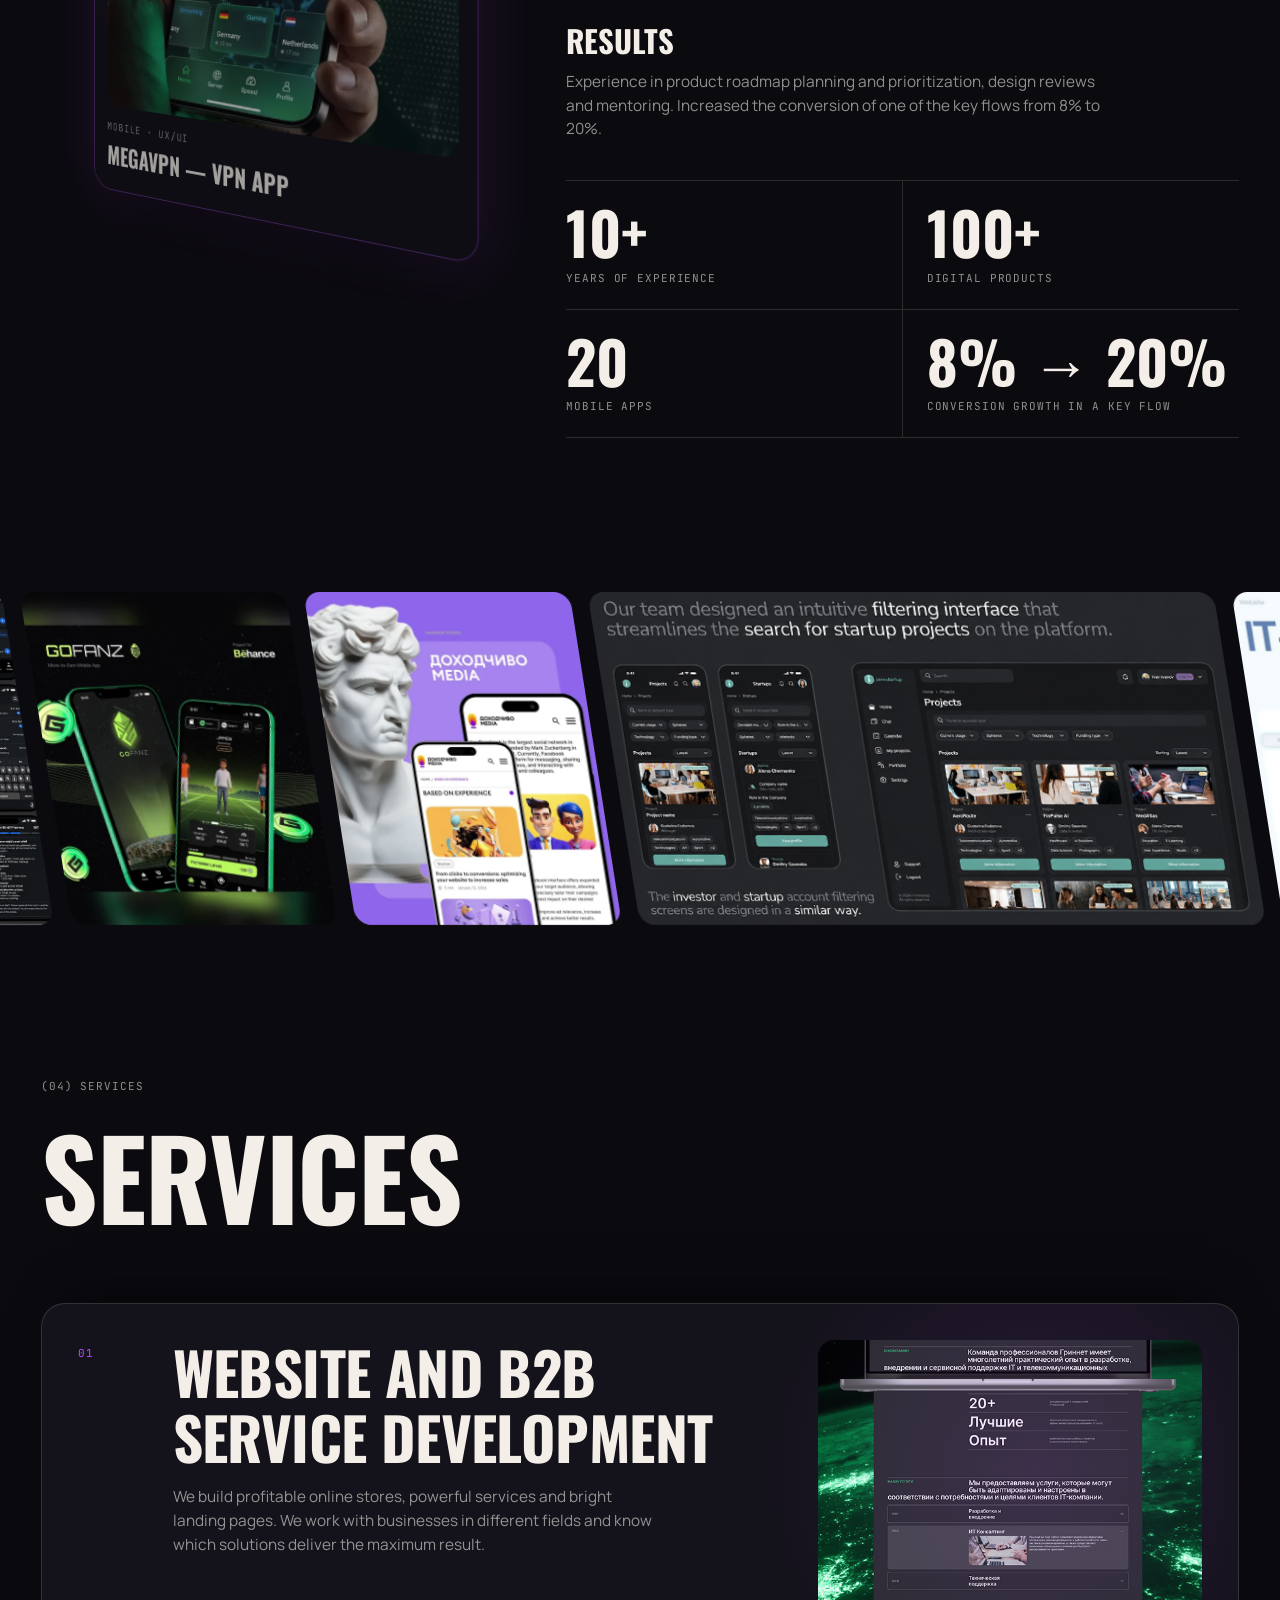
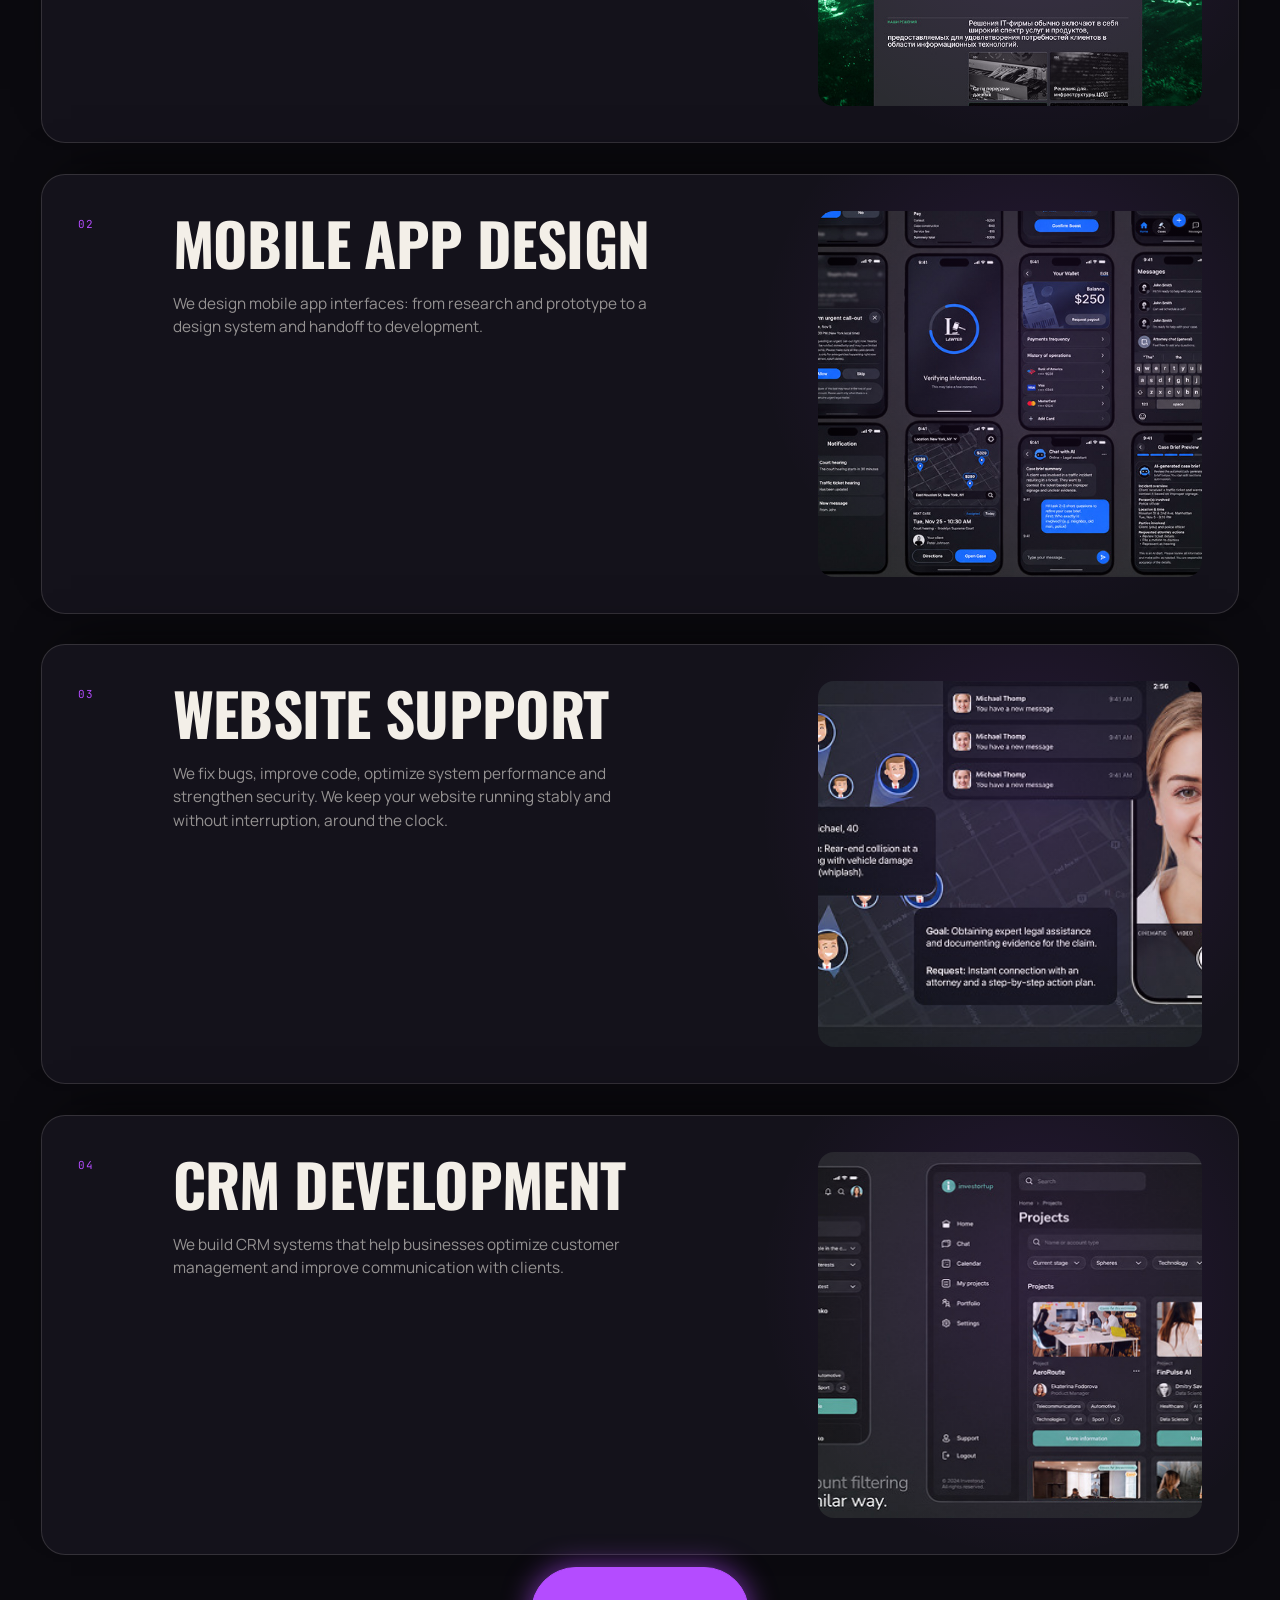
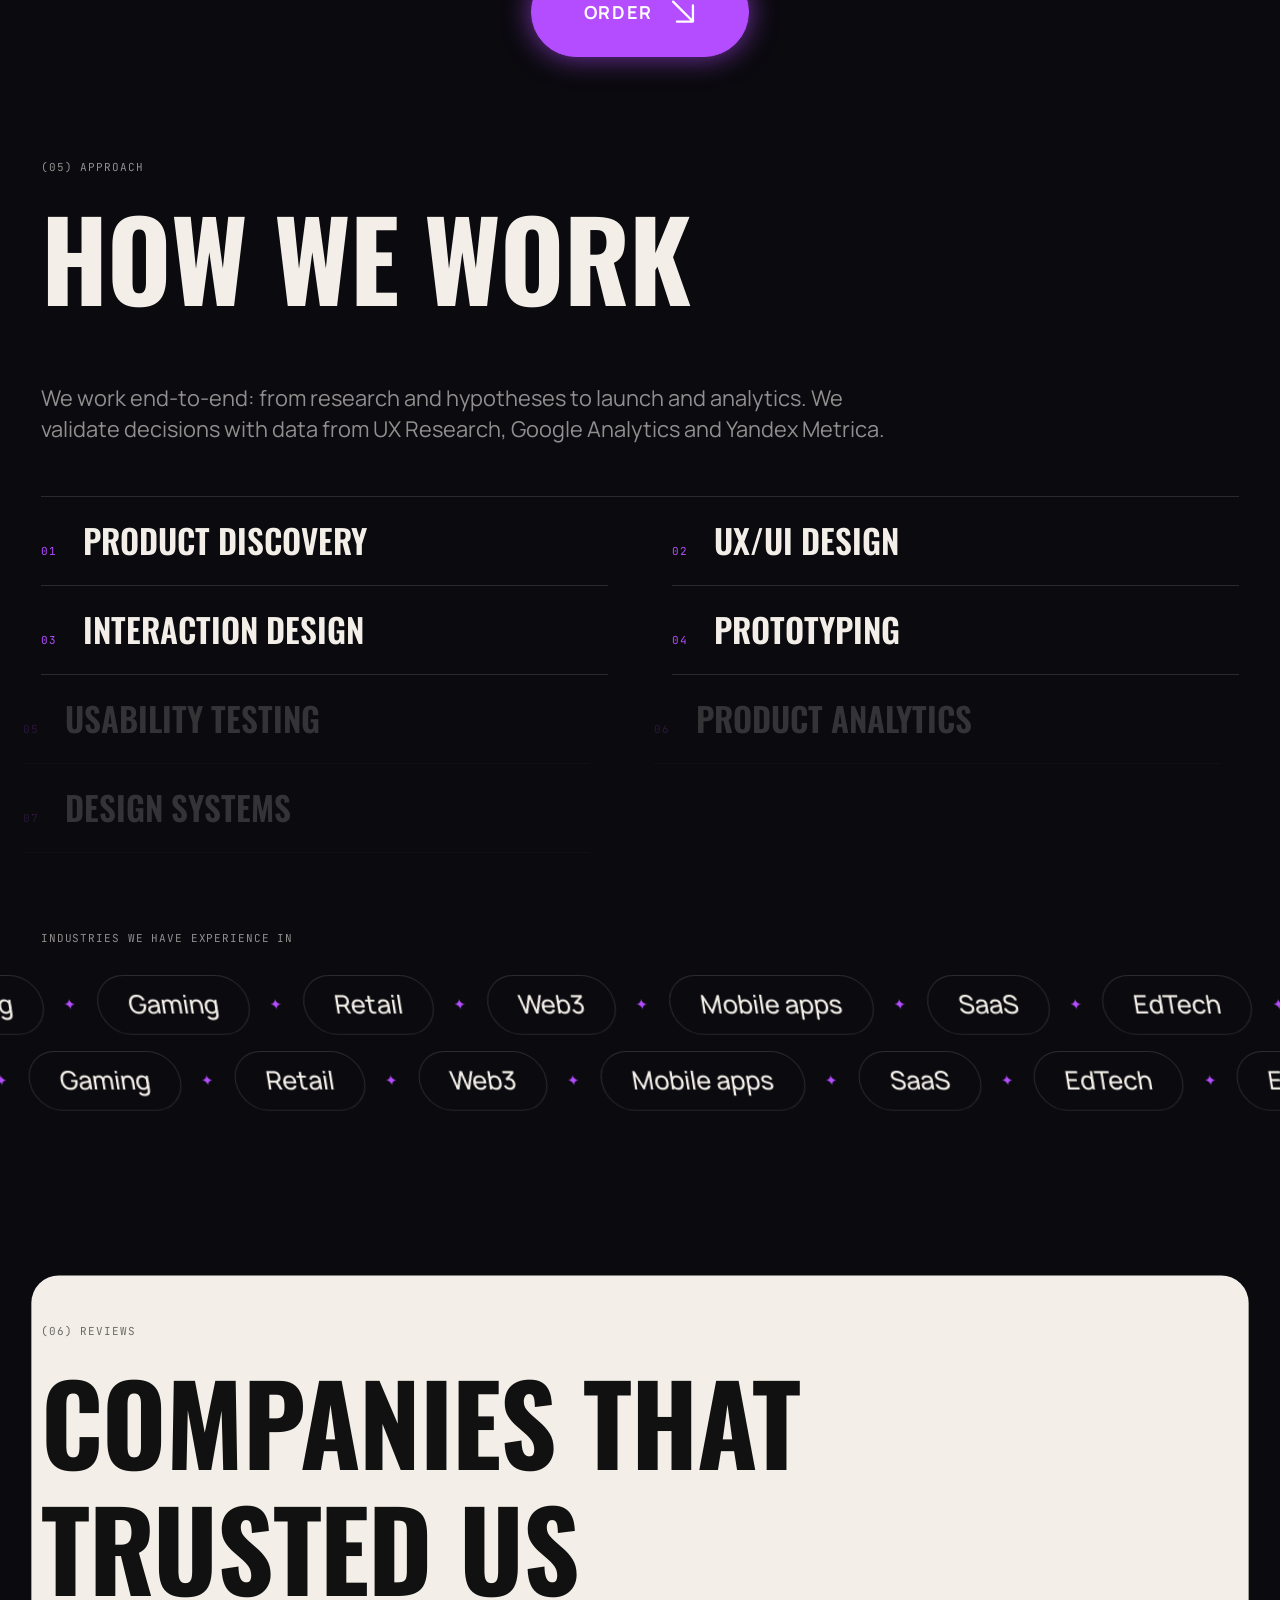
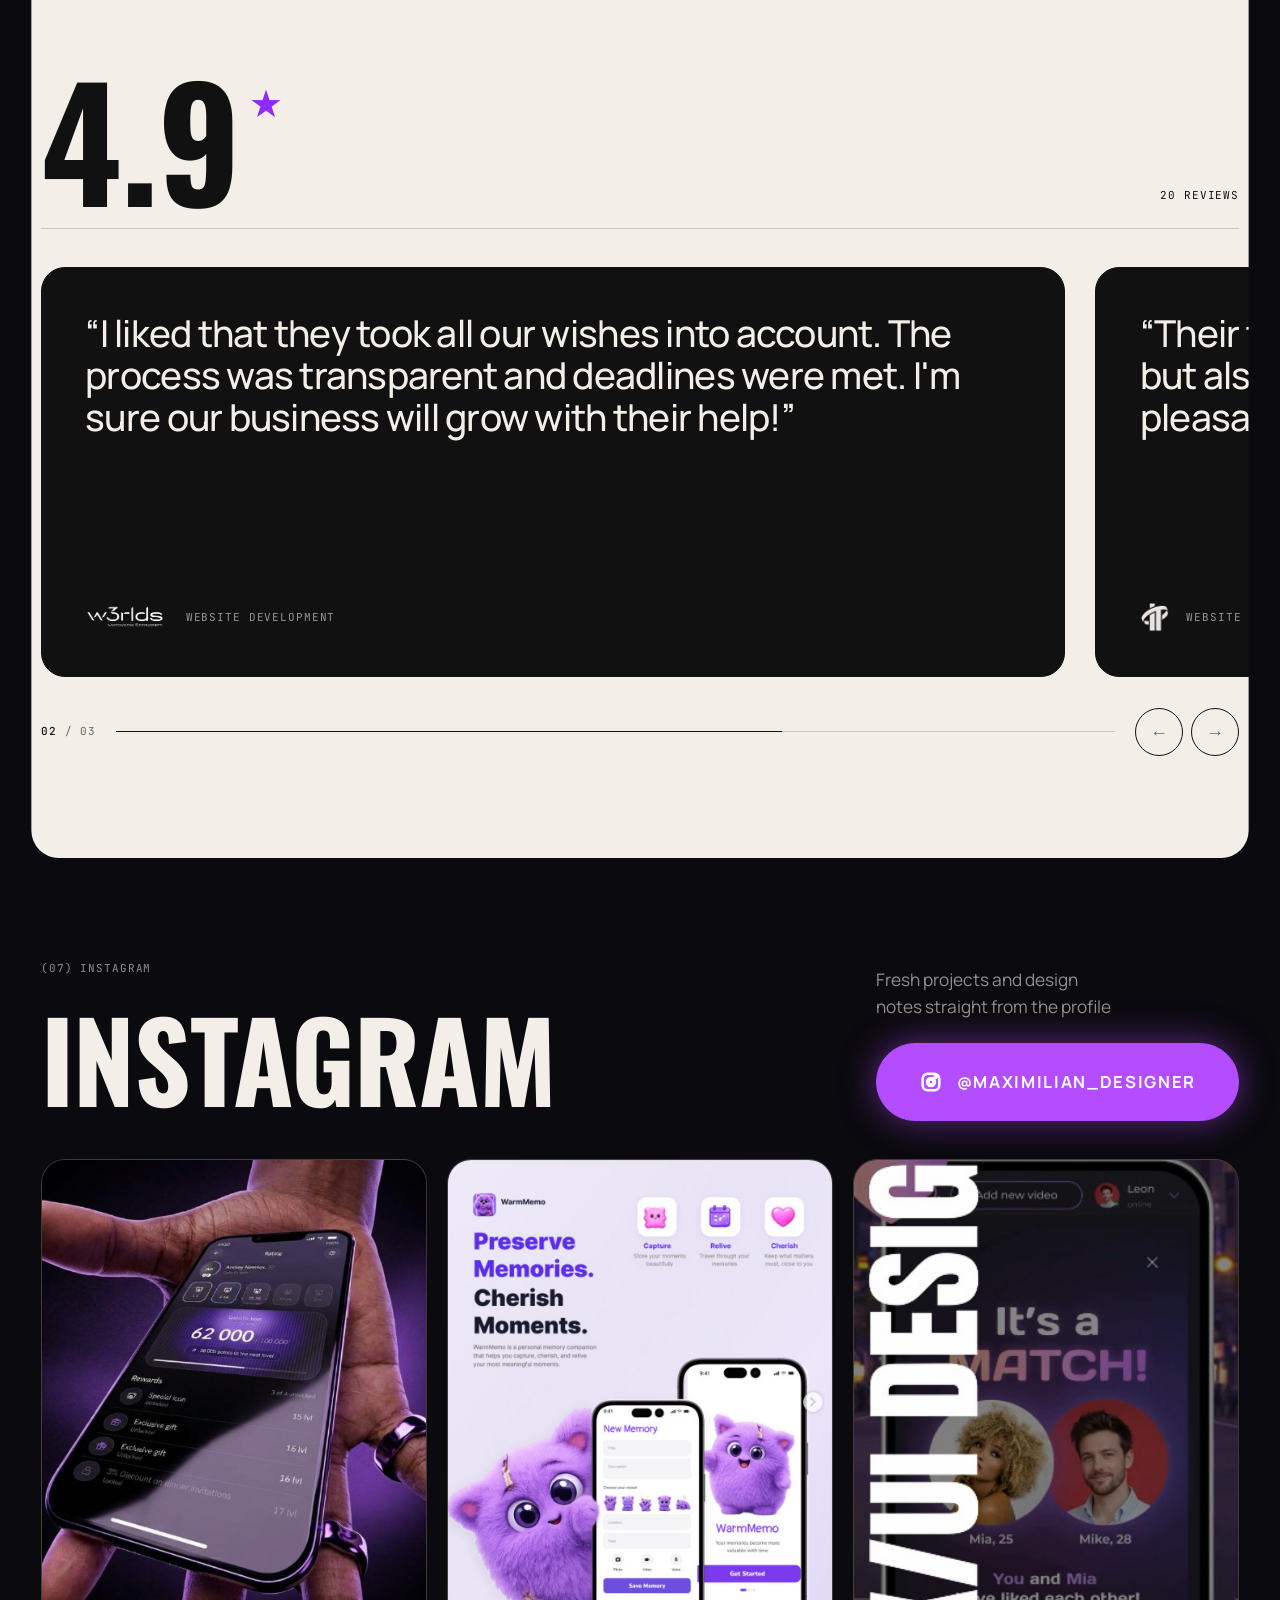
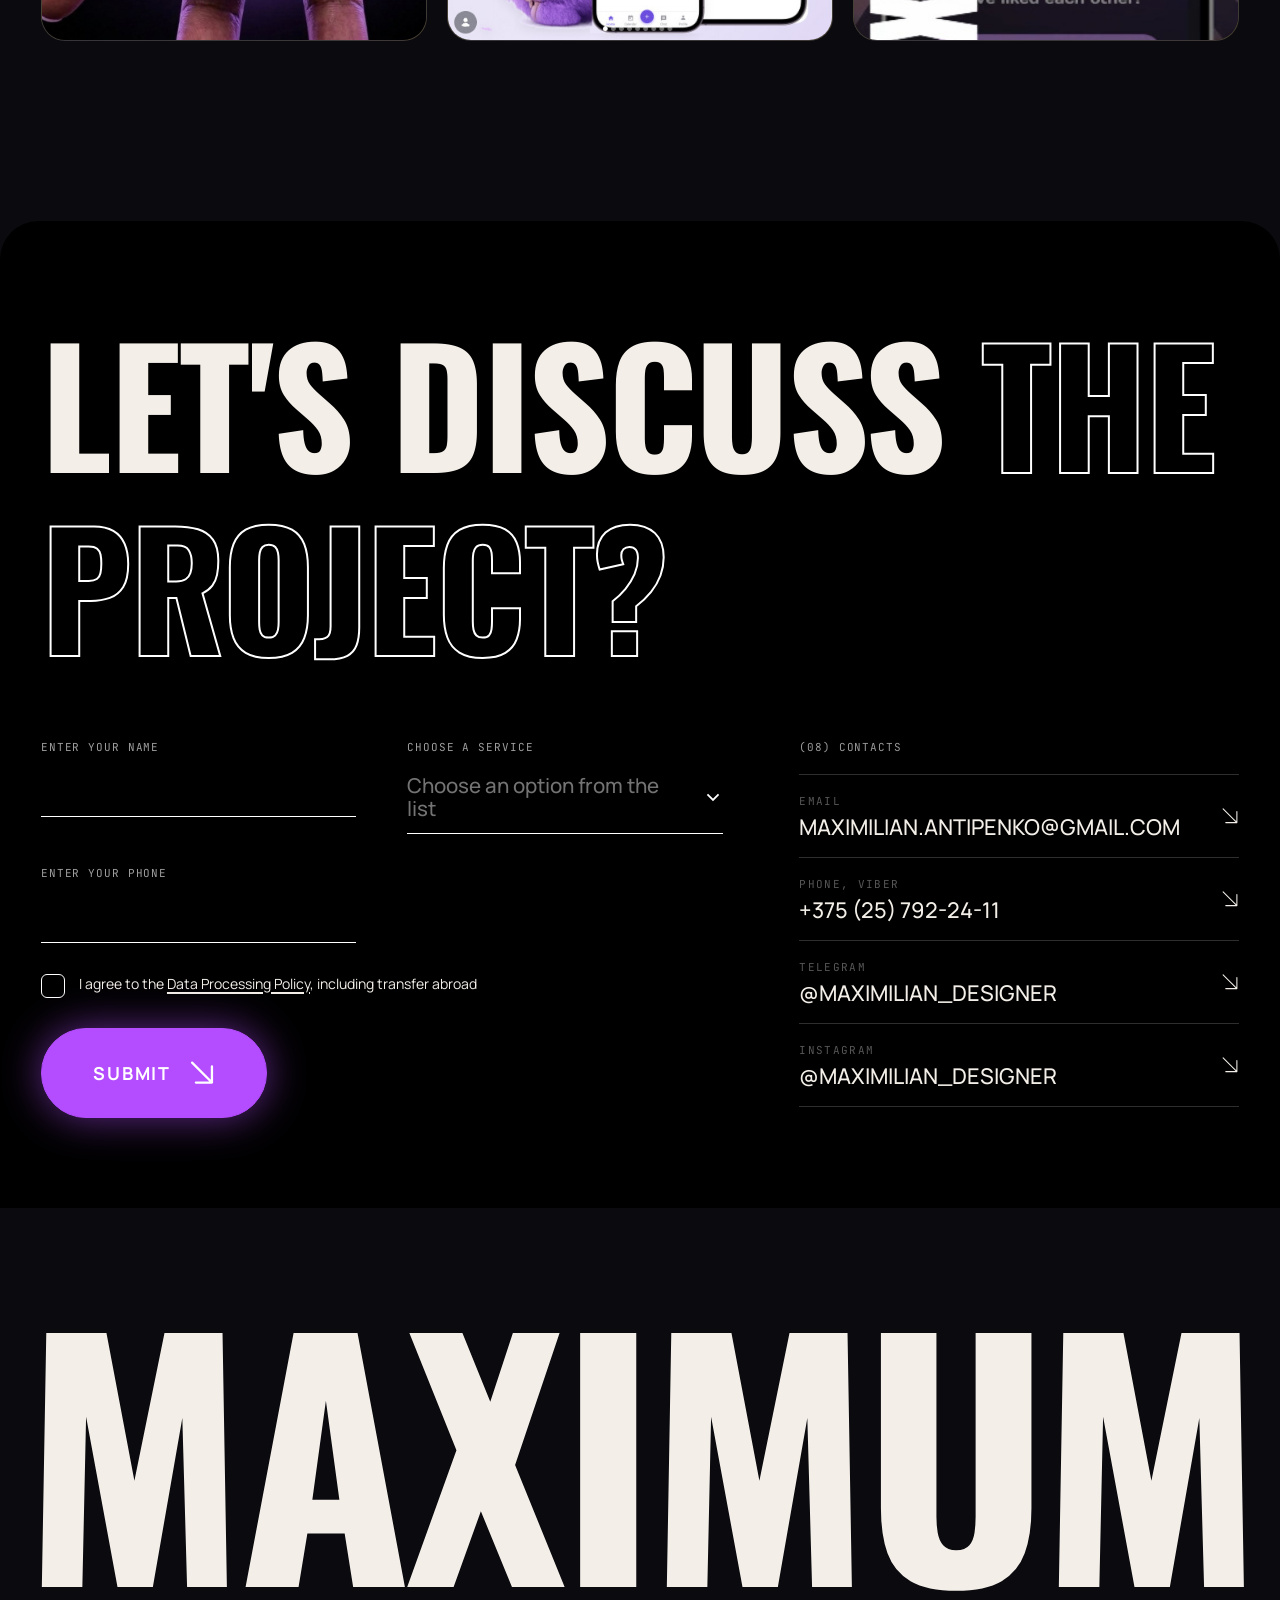
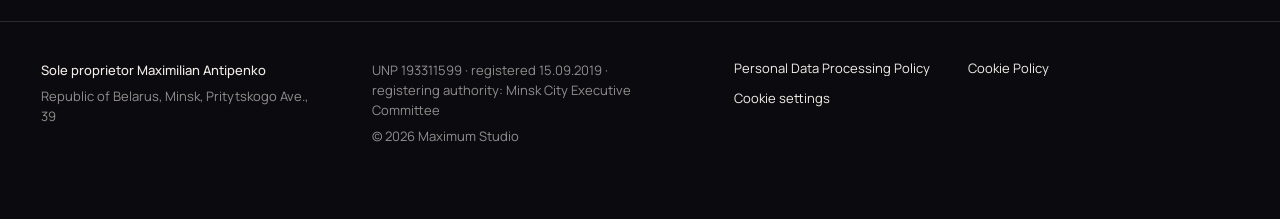
==== commit 4623ab45: "Mobile: full-width Instagram button Co-Authored-By: Claude Sonnet 5.5 <noreply@anthropic.com> Claude" ====
--- a/en/index.html
+++ b/en/index.html
@@ -37,7 +37,7 @@
 <meta name="theme-color" content="#0B0A0F">
 <script>document.documentElement.classList.add("js");try{if(sessionStorage.getItem("v2pre")||/[?&]nopre/.test(location.search))document.documentElement.classList.add("nopre")}catch(e){}setTimeout(function(){if(!window.__v2)document.documentElement.classList.remove("js")},3000)</script>
 <link rel="stylesheet" href="../v2/css/fonts.css">
-<link rel="stylesheet" href="../v2/css/v2.css?v=2611191113">
+<link rel="stylesheet" href="../v2/css/v2.css?v=2611191120">
 </head>
 <body id="top">
 <div class="prog" id="prog"></div>
--- a/v2/css/v2.css
+++ b/v2/css/v2.css
@@ -657,3 +657,5 @@
 .hs-track:not(.all) .pcard:nth-child(n+7){display:none}
 .hs-more{display:inline-flex}.hs-track.all~.hs-end .hs-more{display:none}
 @media(max-width:700px){.hs-track:not(.all) .pcard:nth-child(n+4){display:none}}
+/* v20: mobile — кнопка Instagram на всю ширину */
+@media(max-width:700px){.ig-side{align-items:stretch;width:100%}.ig-side .ig-btn{width:100%;box-sizing:border-box}}
